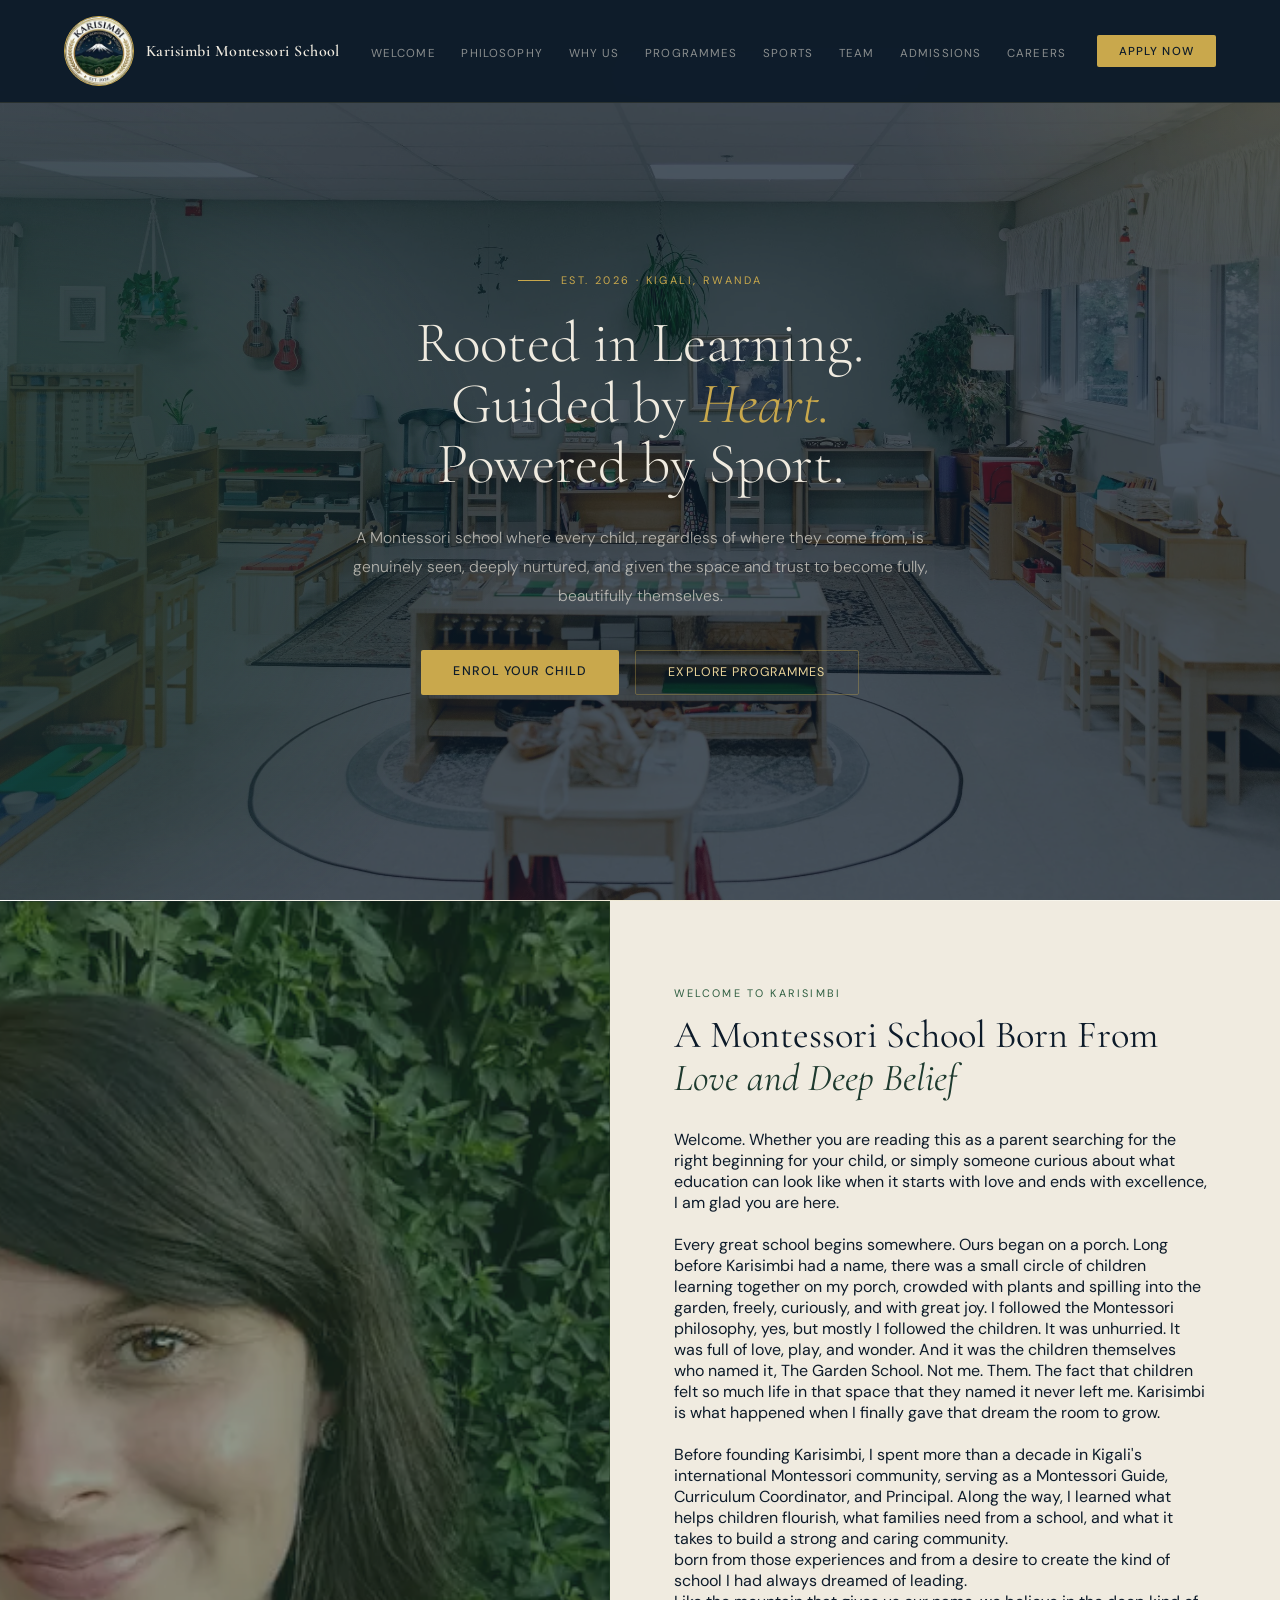
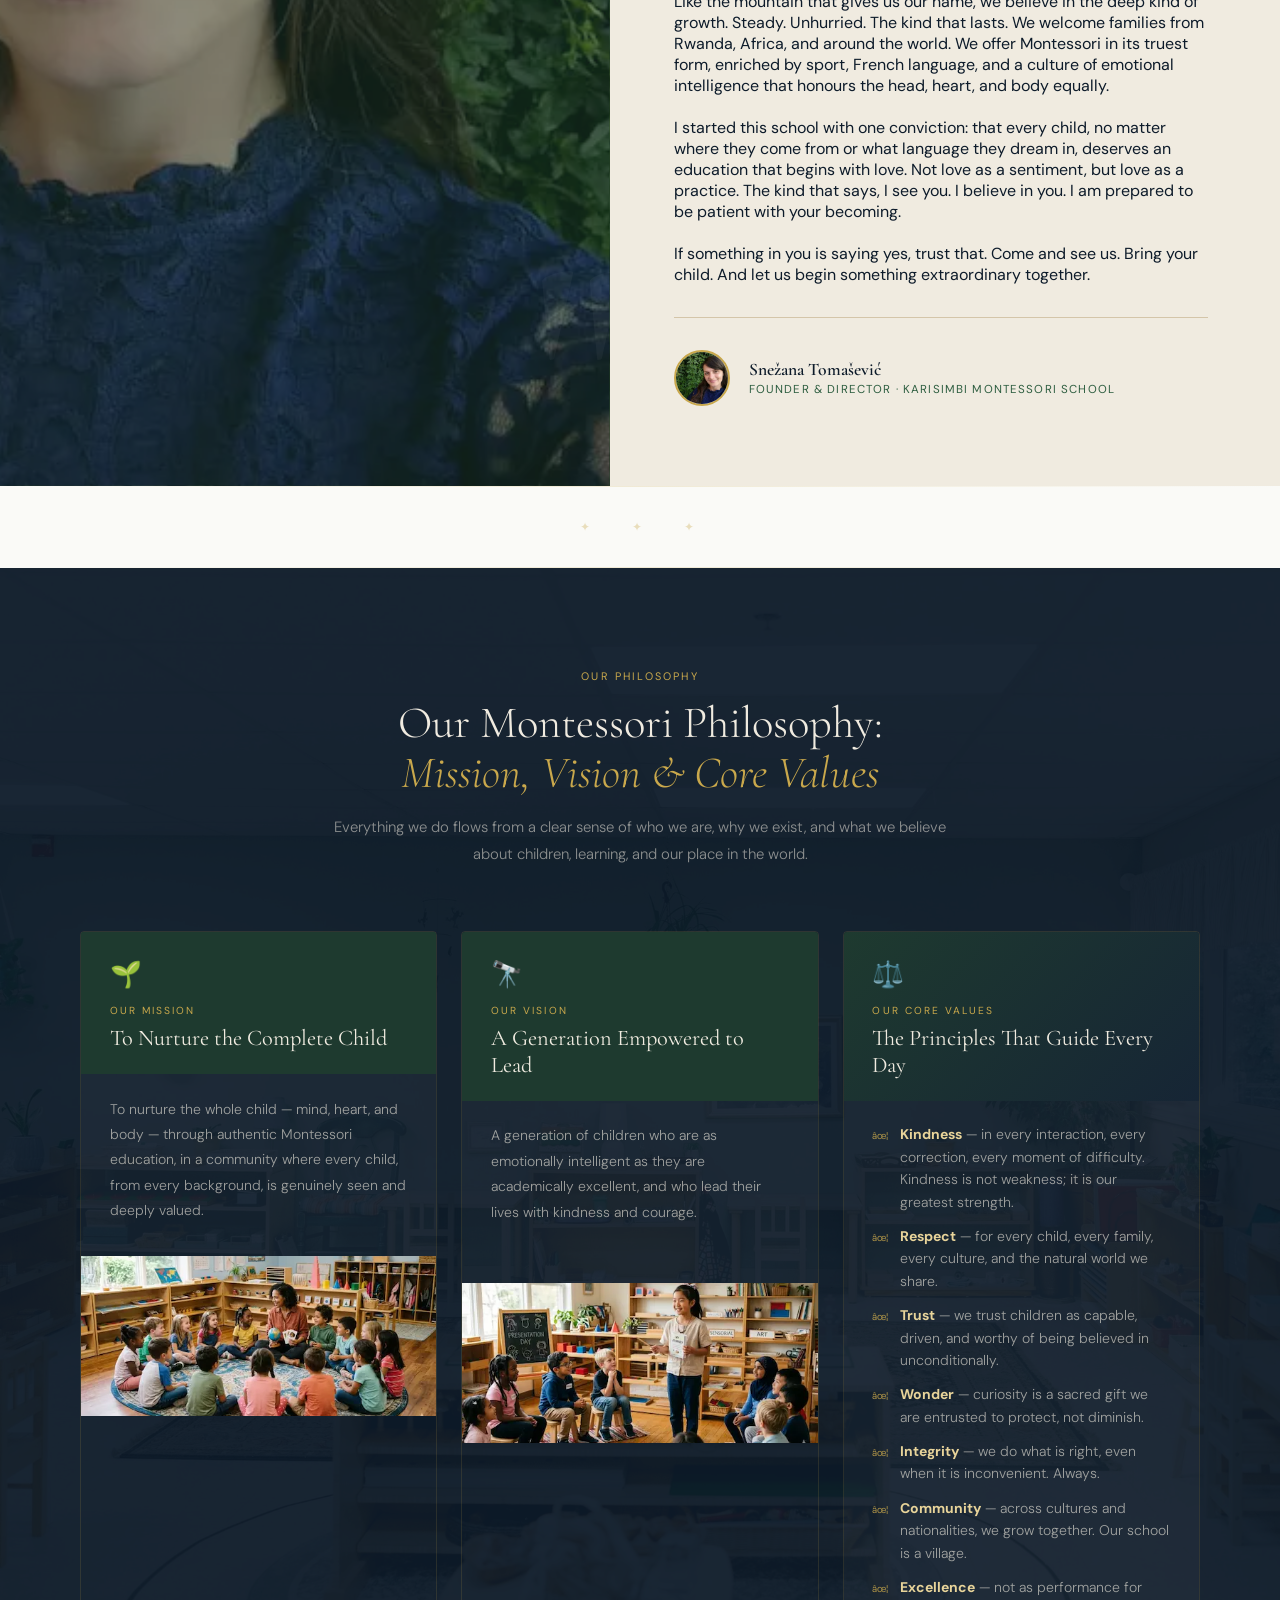
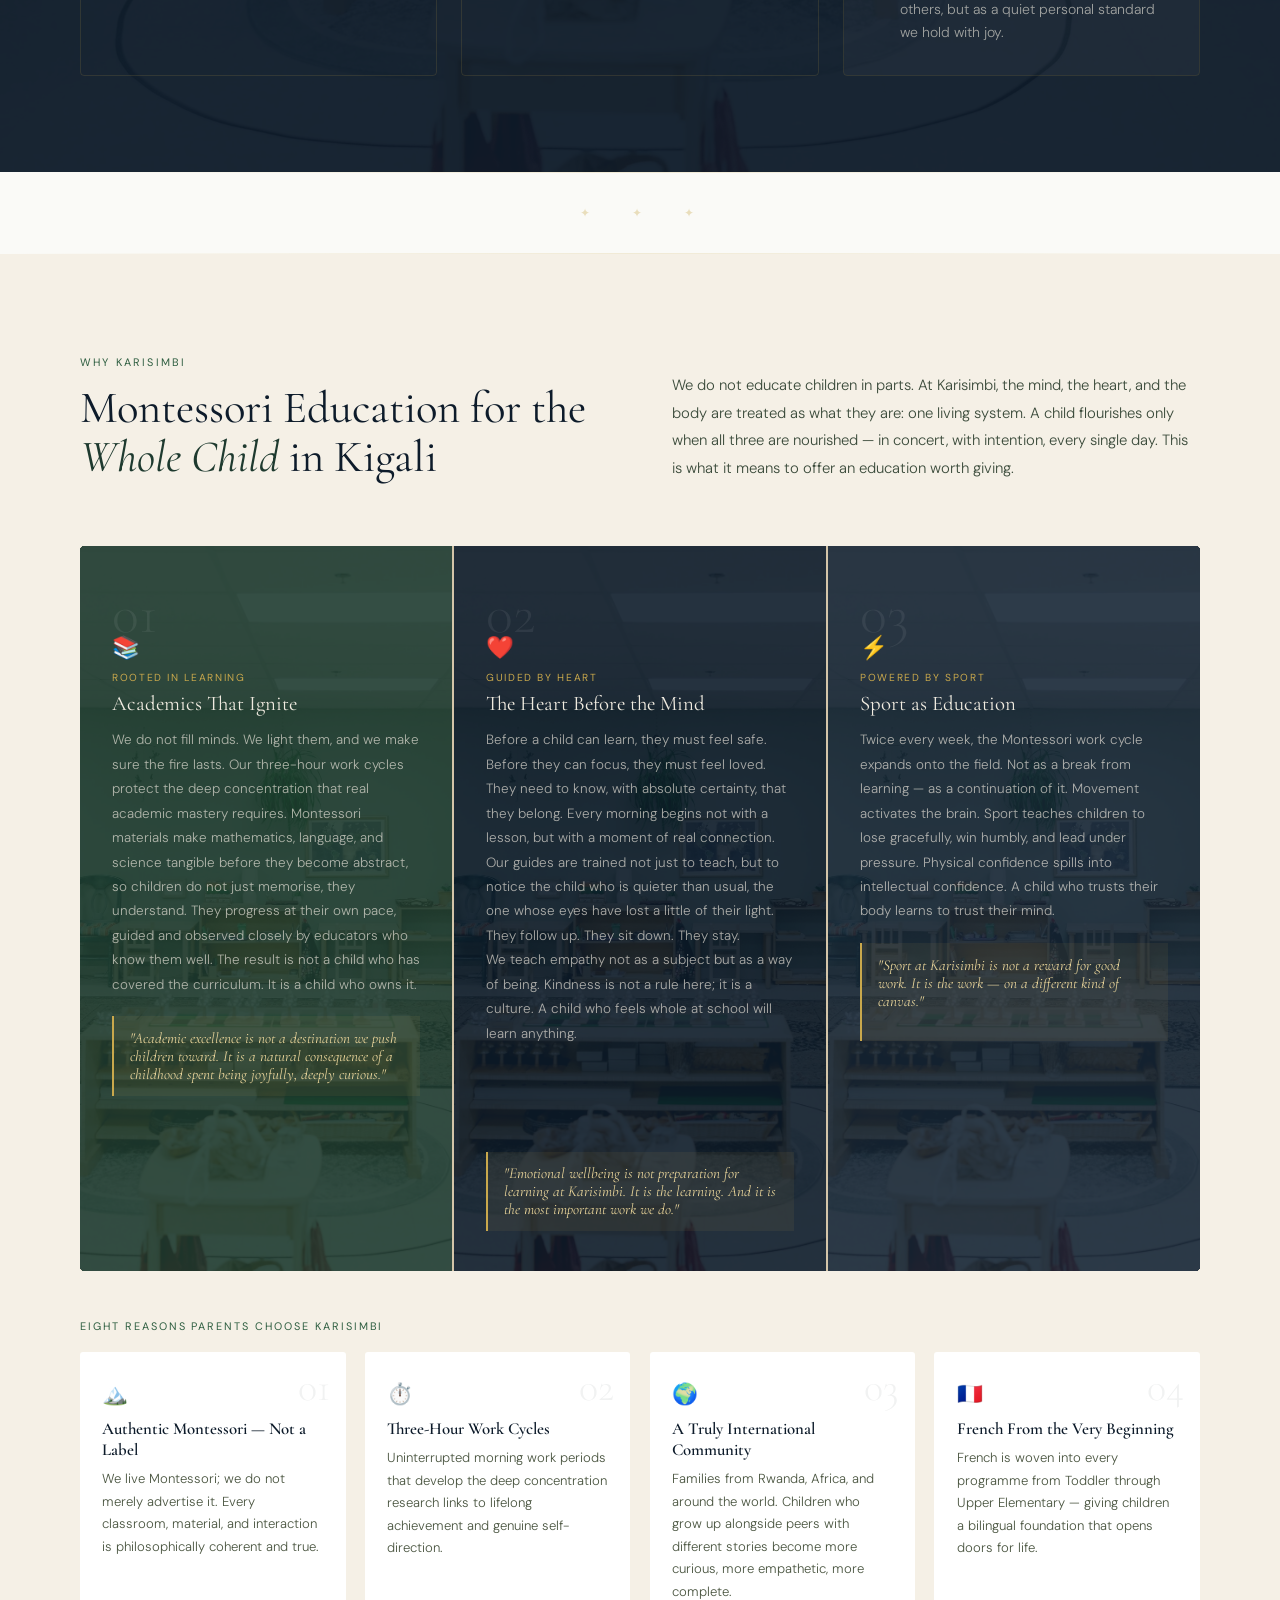
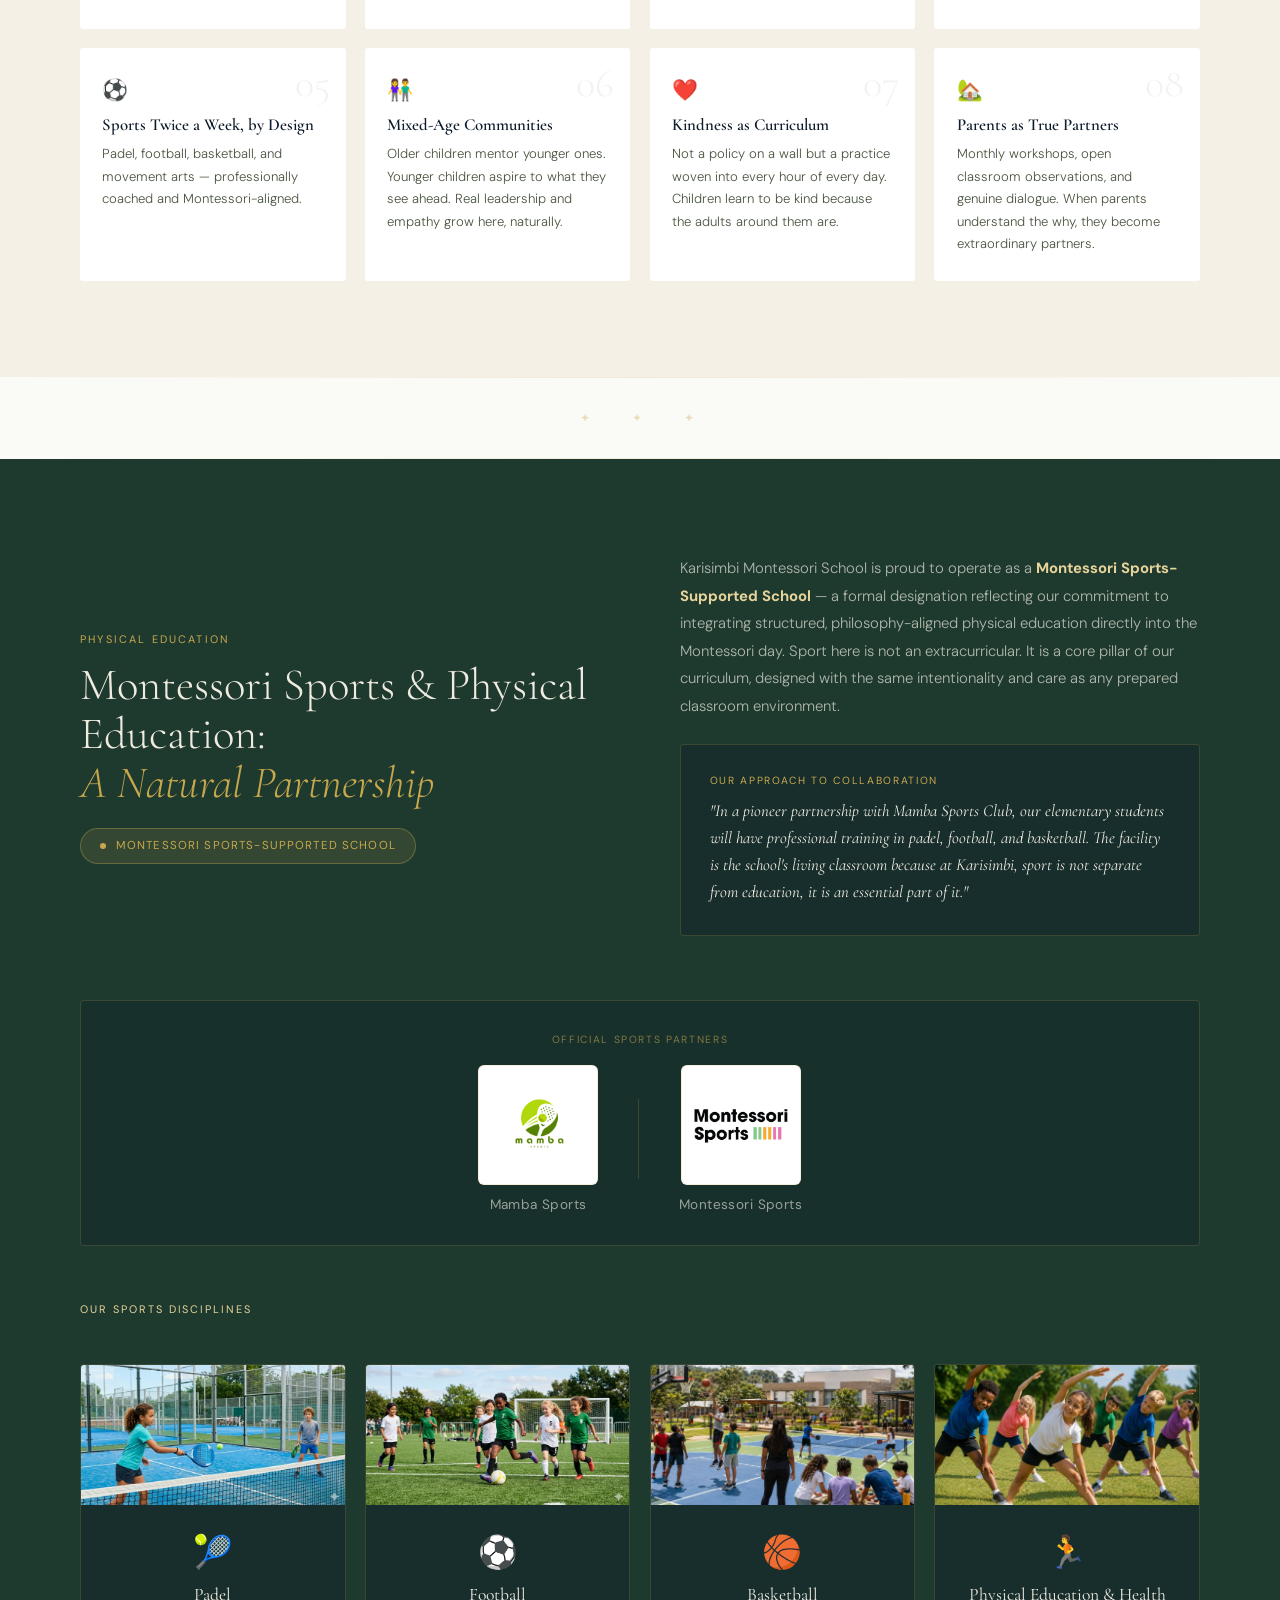
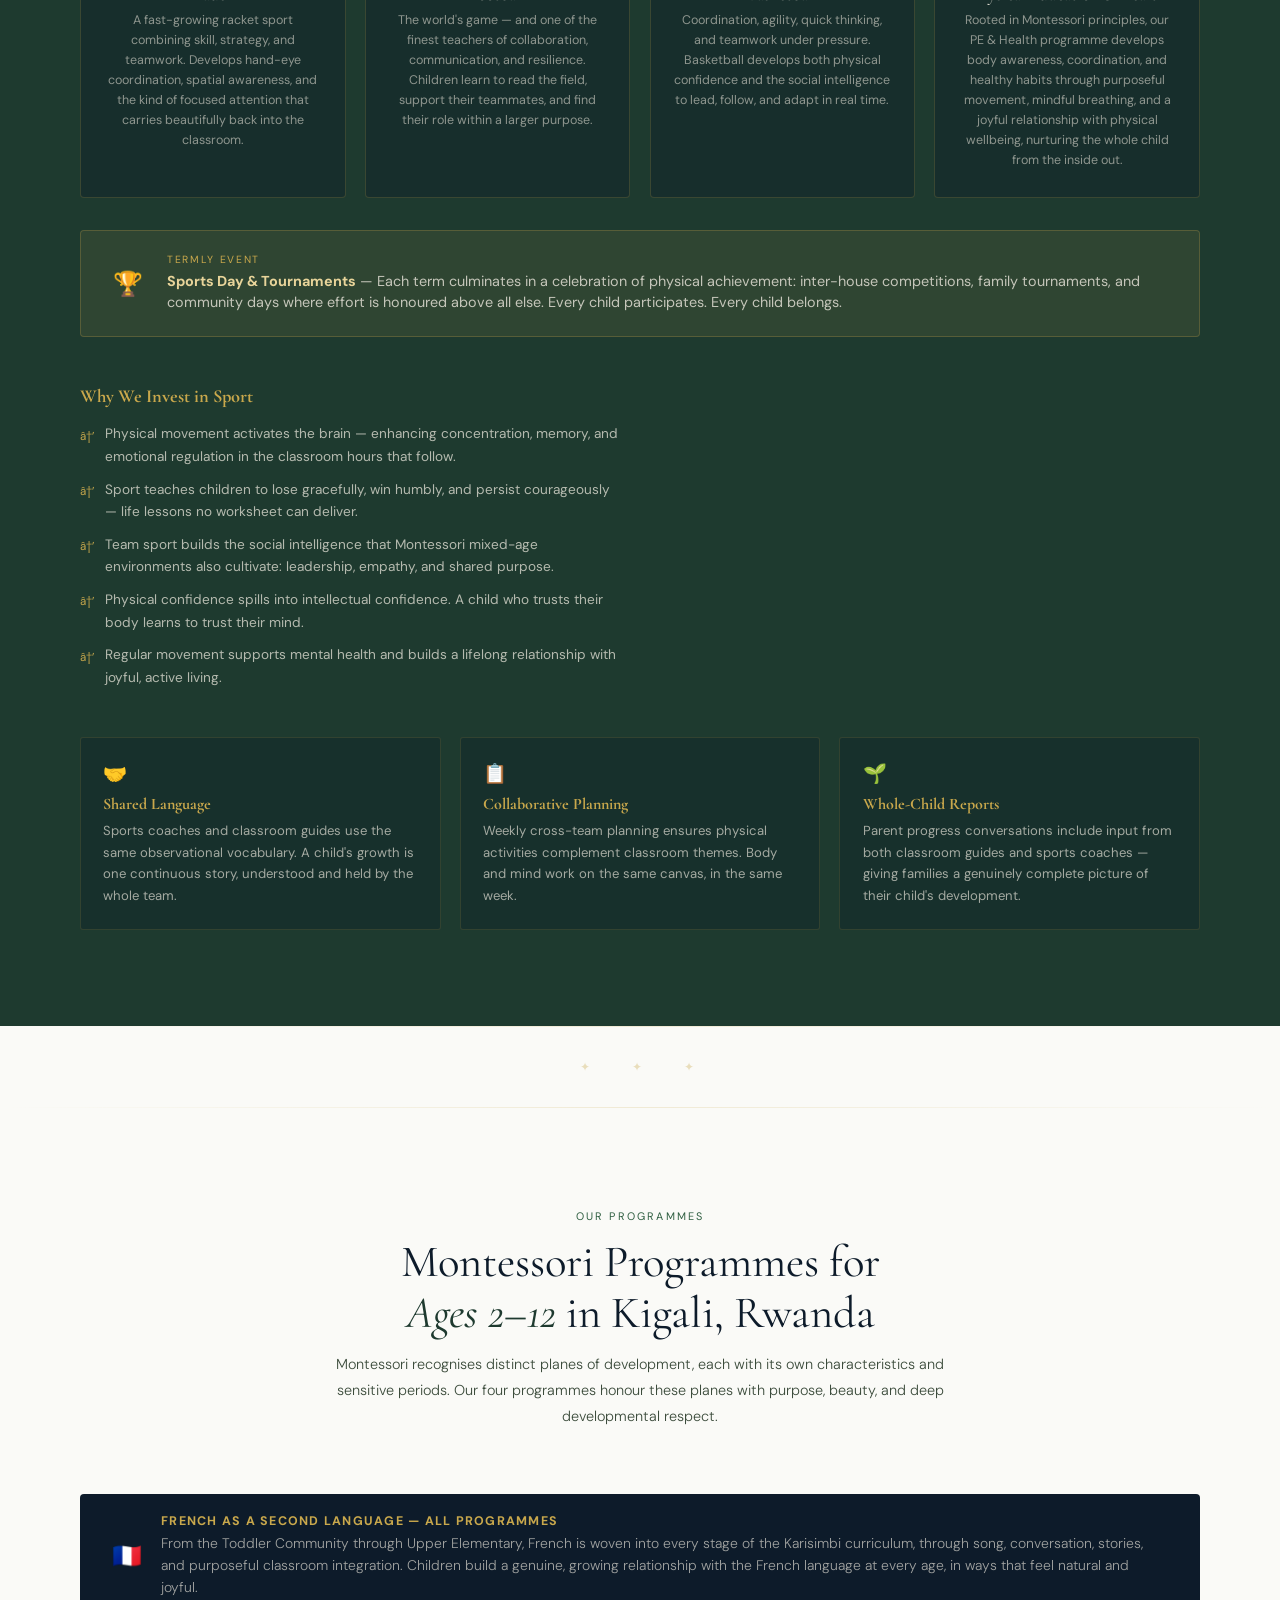
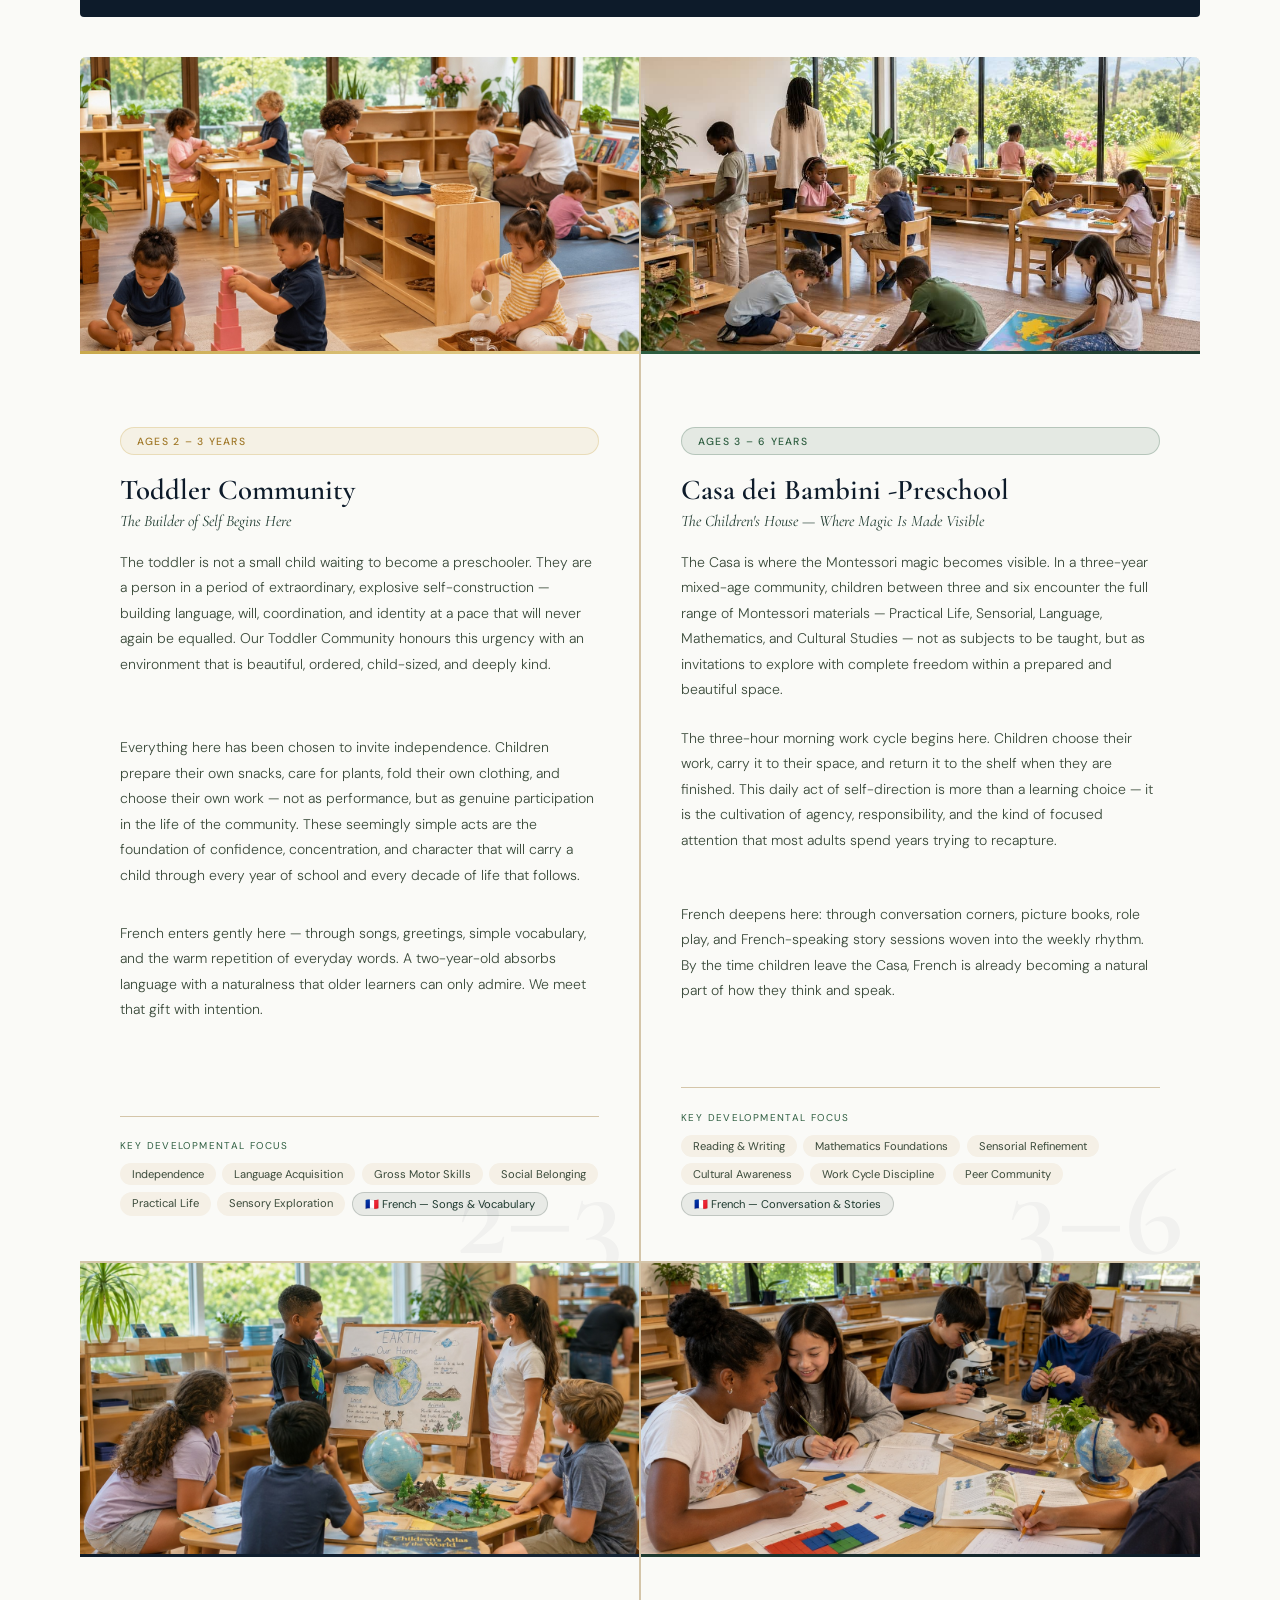
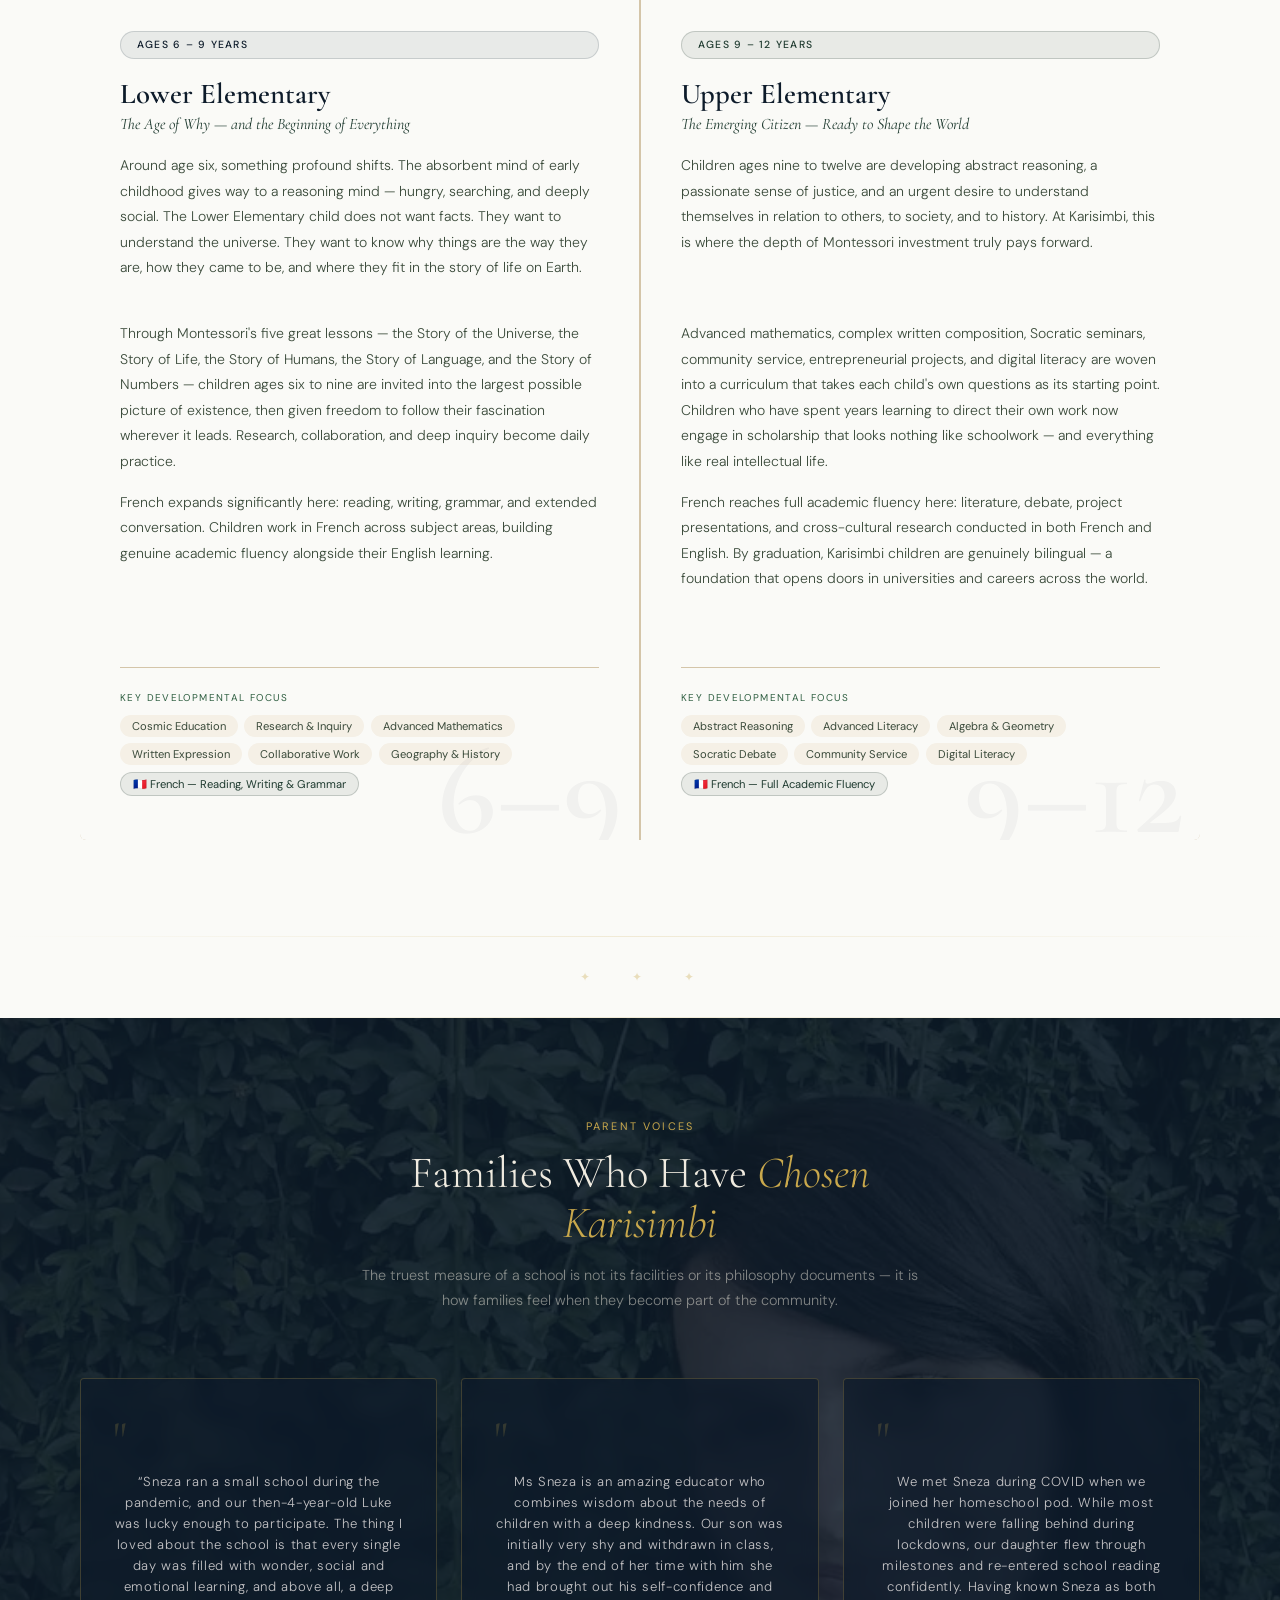
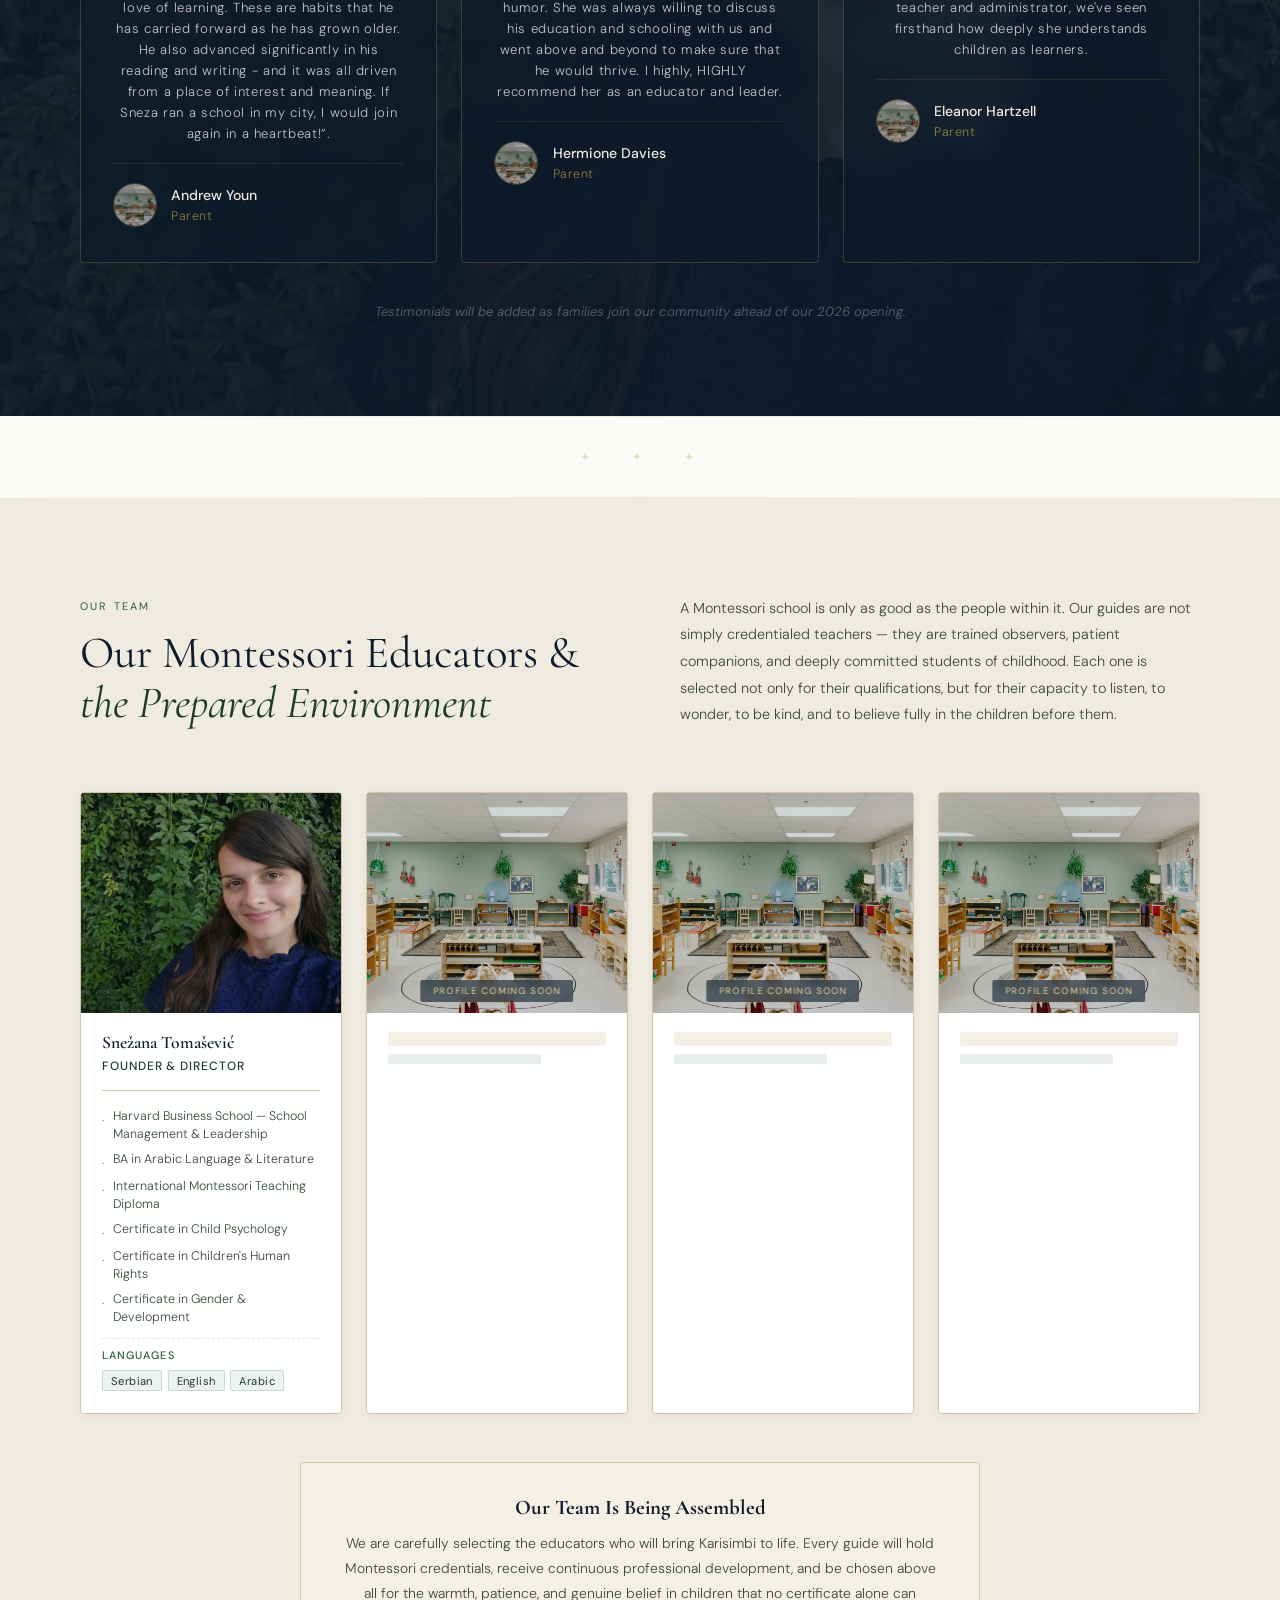
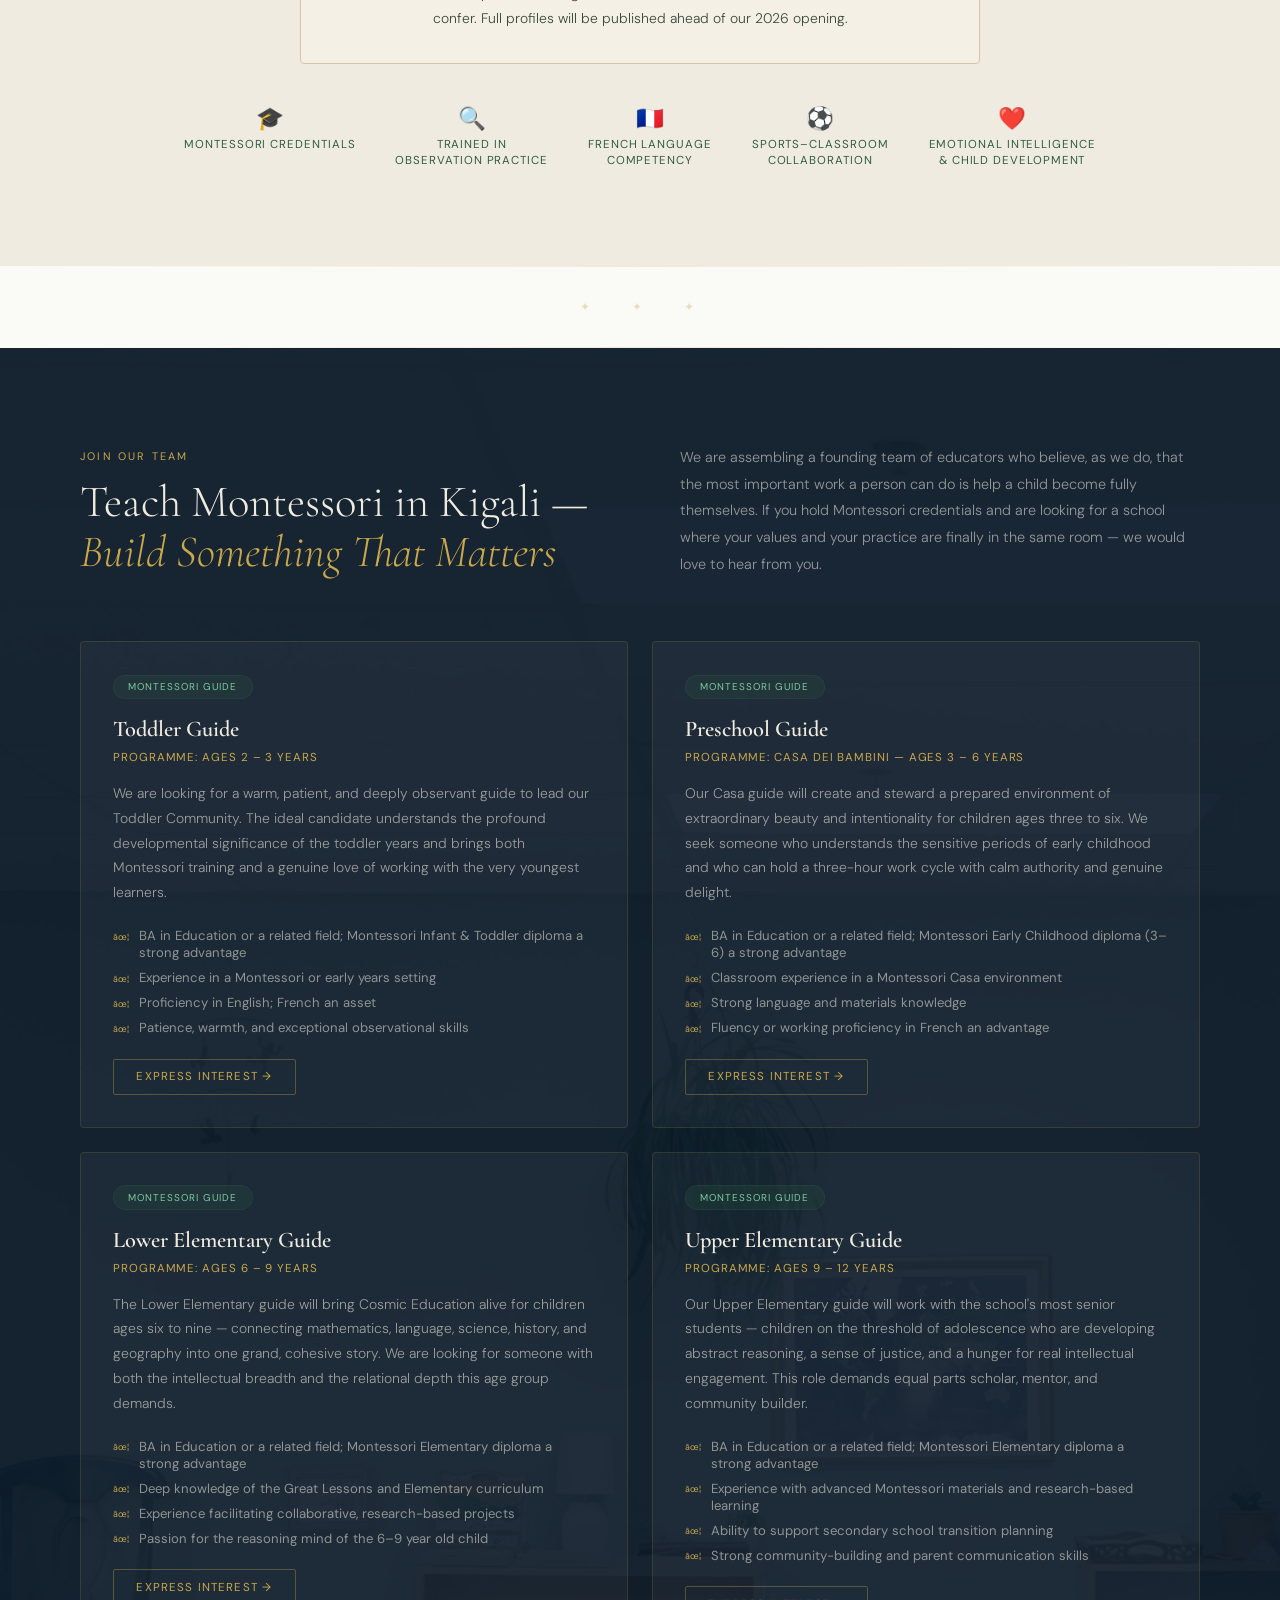
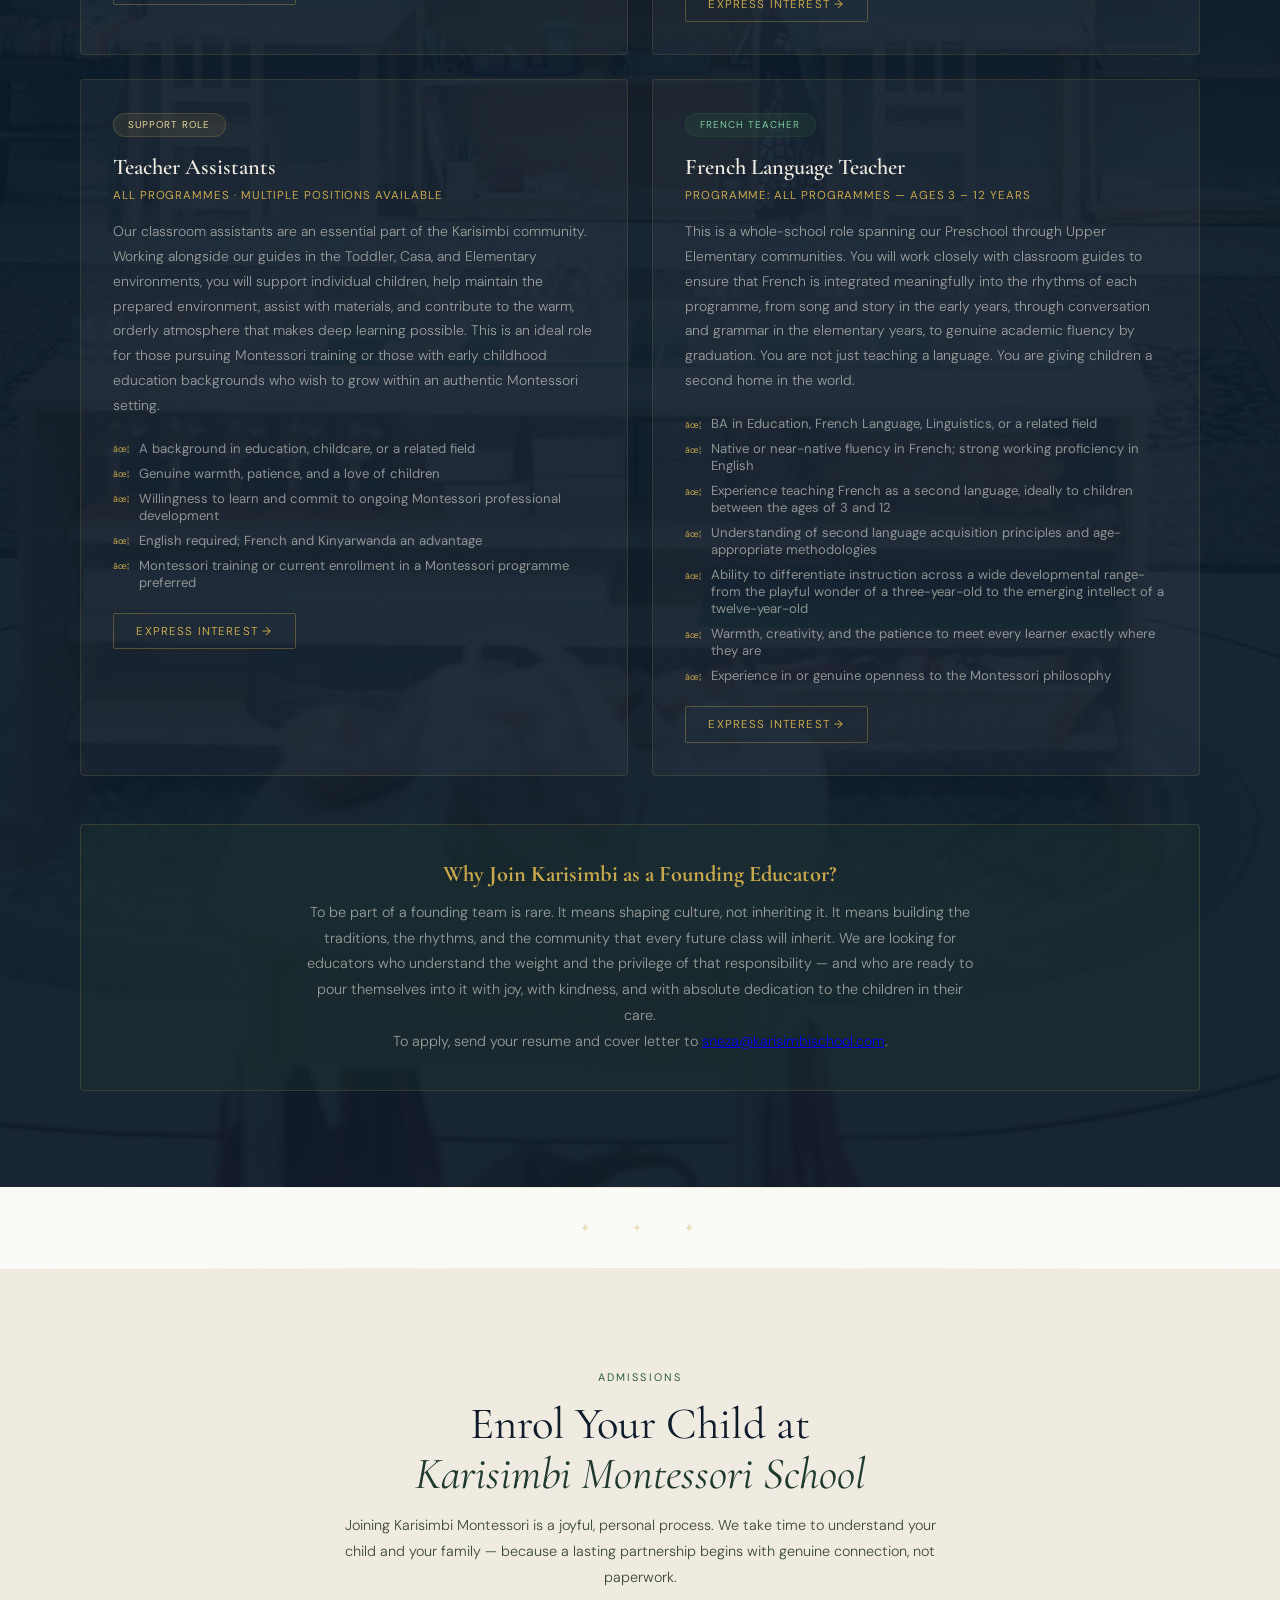
==== index.html @ 05417f42 "adding to about the founder paragraph" ====
<!DOCTYPE html>
<html lang="en">
<head>
  <meta charset="UTF-8"/>
  <meta name="viewport" content="width=device-width, initial-scale=1.0"/>

  <!-- ═══════════════════════════════════════
       PRIMARY SEO META TAGS
  ═══════════════════════════════════════ -->
  <title>Karisimbi Montessori School — Kigali, Rwanda | Ages 2–12</title>
  <meta name="description" content="Karisimbi Montessori School in Kigali, Rwanda offers authentic Montessori education for children ages 2–12. Bilingual English & French, integrated sports, and a nurturing international community. Opening 2026."/>
  <meta name="keywords" content="Montessori school Kigali, international school Rwanda, bilingual school Kigali, Montessori Rwanda, preschool Kigali, elementary school Kigali, French school Rwanda"/>
  <meta name="robots" content="index, follow"/>
  <meta name="author" content="Karisimbi Montessori School"/>
  <link rel="canonical" href="https://www.karisimbischool.com/"/>

  <!-- ═══════════════════════════════════════
       OPEN GRAPH — Social Sharing (Facebook, WhatsApp, LinkedIn)
  ═══════════════════════════════════════ -->
  <meta property="og:type" content="website"/>
  <meta property="og:site_name" content="Karisimbi Montessori School"/>
  <meta property="og:title" content="Karisimbi Montessori School — Kigali, Rwanda"/>
  <meta property="og:description" content="Authentic Montessori education for children ages 2–12 in Kigali, Rwanda. Bilingual English & French, integrated sports programme, and a warm international community. Opening 2026."/>
  <meta property="og:image" content="https://www.karisimbischool.com/assets/images/Logo.webp"/>
  <meta property="og:url" content="https://www.karisimbischool.com/"/>
  <meta property="og:locale" content="en_US"/>

  <!-- ═══════════════════════════════════════
       TWITTER / X CARD
  ═══════════════════════════════════════ -->
  <meta name="twitter:card" content="summary_large_image"/>
  <meta name="twitter:title" content="Karisimbi Montessori School — Kigali, Rwanda"/>
  <meta name="twitter:description" content="Authentic Montessori education for children ages 2–12 in Kigali, Rwanda. Bilingual English & French, integrated sports, international community. Opening 2026."/>
  <meta name="twitter:image" content="assets/images/Logo.webp"/>

  <!-- ═══════════════════════════════════════
       FAVICON
  ═══════════════════════════════════════ -->
  <link rel="icon" type="image/jpeg" href="assets/images/Logo.webp"/>
  <link rel="apple-touch-icon" href="assets/images/Logo.webp"/>

  <!-- ═══════════════════════════════════════
       GOOGLE FONTS — Non-blocking load
       media="print" + onload swap trick prevents
       the font request from blocking first render
  ═══════════════════════════════════════ -->
  <link rel="preconnect" href="https://fonts.googleapis.com"/>
  <link rel="preconnect" href="https://fonts.gstatic.com" crossorigin/>
  <link rel="preload" href="https://fonts.googleapis.com/css2?family=Cormorant+Garamond:ital,wght@0,300;0,400;0,600;1,300;1,400;1,600&family=DM+Sans:ital,wght@0,300;0,400;0,500;1,300&display=swap" as="style" onload="this.onload=null;this.rel='stylesheet'"/>
  <noscript>
    <link href="https://fonts.googleapis.com/css2?family=Cormorant+Garamond:ital,wght@0,300;0,400;0,600;1,300;1,400;1,600&family=DM+Sans:ital,wght@0,300;0,400;0,500;1,300&display=swap" rel="stylesheet"/>
  </noscript>

  <!-- ═══════════════════════════════════════
       CSS — Single bundled file (one request)
  ═══════════════════════════════════════ -->
  <link rel="stylesheet" href="css/style.css"/>

  <!-- ═══════════════════════════════════════
       STRUCTURED DATA — Schema.org JSON-LD
       Helps Google understand what this site is
       and unlocks rich results / Knowledge Panel
  ═══════════════════════════════════════ -->
  <script type="application/ld+json">
  {
    "@context": "https://schema.org",
    "@graph": [

      {
        "@type": "EducationalOrganization",
        "@id": "https://www.karisimbischool.com/#school",
        "name": "Karisimbi Montessori School",
        "alternateName": "Karisimbi Montessori",
        "url": "https://www.karisimbischool.com/",
        "logo": "https://www.karisimbischool.com/assets/images/Logo.webp",
        "image": "https://www.karisimbischool.com/assets/images/Logo.webp",
        "description": "Karisimbi Montessori School is an authentic Montessori school in Kigali, Rwanda, offering bilingual English and French education for children ages 2 to 12. Our curriculum integrates structured sports, emotional intelligence, and Montessori philosophy to nurture the whole child.",
        "foundingDate": "2026",
        "email": "admin@karisimbischool.com",
        "telephone": "+250780005531",
        "address": {
          "@type": "PostalAddress",
          "streetAddress": "KG 5 Ave, Number 45 Kacyiru",
          "addressLocality": "Kigali",
          "addressCountry": "RW"
        },
        "geo": {
          "@type": "GeoCoordinates",
          "latitude": "-1.9455",
          "longitude": "30.0879"
        },
        "areaServed": [
          "Kigali",
          "Rwanda",
          "Africa"
        ],
        "hasOfferCatalog": {
          "@type": "OfferCatalog",
          "name": "Montessori Programmes",
          "itemListElement": [
            {
              "@type": "Course",
              "name": "Toddler Community",
              "description": "Montessori programme for children ages 2 to 3 years, focusing on independence, language acquisition, and practical life skills.",
              "educationalLevel": "Early Childhood"
            },
            {
              "@type": "Course",
              "name": "Casa dei Bambini — Preschool",
              "description": "Montessori Casa programme for children ages 3 to 6 years, covering practical life, sensorial, language, mathematics, and cultural studies.",
              "educationalLevel": "Preschool"
            },
            {
              "@type": "Course",
              "name": "Lower Elementary",
              "description": "Montessori elementary programme for children ages 6 to 9 years, featuring Cosmic Education, research, and collaborative inquiry.",
              "educationalLevel": "Primary"
            },
            {
              "@type": "Course",
              "name": "Upper Elementary",
              "description": "Montessori upper elementary programme for children ages 9 to 12 years, developing abstract reasoning, advanced literacy, and community leadership.",
              "educationalLevel": "Primary"
            }
          ]
        },
        "sameAs": []
      },

      {
        "@type": "LocalBusiness",
        "@id": "https://www.karisimbischool.com/#localbusiness",
        "name": "Karisimbi Montessori School",
        "url": "https://www.karisimbischool.com/",
        "image": "https://www.karisimbischool.com/assets/images/Logo.webp",
        "logo": "https://www.karisimbischool.com/assets/images/Logo.webp",
        "description": "Authentic Montessori school in Kigali, Rwanda for children ages 2–12. Bilingual English and French education with integrated sports. Opening 2026.",
        "telephone": "+250780005531",
        "email": "admin@karisimbischool.com",
        "address": {
          "@type": "PostalAddress",
          "streetAddress": "KG 5 Ave, Number 45 Kacyiru",
          "addressLocality": "Kigali",
          "addressCountry": "RW"
        },
        "geo": {
          "@type": "GeoCoordinates",
          "latitude": "-1.9455",
          "longitude": "30.0879"
        },
        "openingHoursSpecification": [
          {
            "@type": "OpeningHoursSpecification",
            "dayOfWeek": ["Monday","Tuesday","Wednesday","Thursday","Friday"],
            "opens": "08:00",
            "closes": "17:00"
          }
        ],
        "priceRange": "$$",
        "currenciesAccepted": "RWF, USD",
        "paymentAccepted": "Bank Transfer",
        "founder": {
          "@type": "Person",
          "name": "Snežana Tomašević",
          "jobTitle": "Founder & Director",
          "alumniOf": "Harvard Business School"
        }
      },

      {
        "@type": "WebSite",
        "@id": "https://www.karisimbischool.com/#website",
        "url": "https://www.karisimbischool.com/",
        "name": "Karisimbi Montessori School",
        "description": "Official website of Karisimbi Montessori School, Kigali, Rwanda.",
        "publisher": {
          "@id": "https://www.karisimbischool.com/#school"
        },
        "inLanguage": "en"
      }

    ]
  }
  </script>
</head>
<body>

<!-- ══════════════════════════
     NAVIGATION
══════════════════════════ -->
<nav>
  <a href="#welcome" class="nav-logo">
   <div class="nav-emblem">
  <img src="assets/images/Logo.webp" alt="Karisimbi Montessori School logo — Kigali, Rwanda" fetchpriority="high">
</div>
    <span class="nav-name">Karisimbi Montessori School</span>
  </a>  <button class="nav-hamburger" aria-label="Toggle menu">
    <span></span>
    <span></span>
    <span></span>
  </button>
  <ul class="nav-links">
    <li><a href="#welcome">Welcome</a></li>
    <li><a href="#philosophy">Philosophy</a></li>
    <li><a href="#why">Why Us</a></li>
     <li><a href="#programmes">Programmes</a></li>
    <li><a href="#sports">Sports</a></li>
    <li><a href="#team">Team</a></li>
    <li><a href="#admissions">Admissions</a></li>
    <li><a href="#careers">Careers</a></li>
  </ul>
  <a href="mailto:admin@karisimbischool.com"class="nav-apply">Apply Now</a>
</nav>


<!-- ══════════════════════════
     SECTION 1 — HERO
══════════════════════════ -->
<section id="welcome">
  <div class="hero-bg-img"></div>
  <div class="hero-left">
    <div class="hero-eyebrow">Est. 2026 · Kigali, Rwanda</div>
    <h1 class="hero-title">
      Rooted in Learning.<br/>
      Guided by <em>Heart.</em><br/>
      Powered by Sport.
      <span class="seo-hidden">— Montessori School in Kigali, Rwanda</span>
    </h1>
    <p class="hero-intro">
      A Montessori school where every child, regardless of where they come from, is genuinely seen, deeply nurtured, and given the space and trust to become fully, beautifully themselves.
    </p>
    <div class="hero-ctas">
      <a href="#admissions" class="btn-primary">Enrol Your Child</a>
      <a href="#programmes" class="btn-ghost">Explore Programmes</a>
    </div>
  </div>
  <!-- <div class="hero-right">
    <div class="founder-card">
      <div class="founder-label">A Message from Our Founder & Director</div>
      <p class="founder-message">
        "I have sat with this dream for a long time. Not just a school — but a sanctuary. A place where a child walks through the door and, before a single lesson begins, already feels that they matter. That is where it all starts. Not with curricula or credentials, but with the simple, radical act of being seen. Karisimbi is my answer to every child who deserves more than ordinary."
      </p>
      <div class="founder-sig">
        <div class="sig-circle">
         <img src="assets/images/sample.webp" alt="Founder Photo"/>
        </div>
        <div>
          <div class="sig-name">[Your Name]</div>
          <div class="sig-role">Founder & Director · Karisimbi Montessori School</div>
        </div>
      </div>
    </div>
    <div class="hero-stats">
      <div class="stat-block">
        <span class="stat-num">2–12</span>
        <span class="stat-lbl">Ages Served</span>
      </div>
      <div class="stat-block">
        <span class="stat-num">2×</span>
        <span class="stat-lbl">Weekly Sports</span>
      </div>
      <div class="stat-block">
        <span class="stat-num">8:1</span>
        <span class="stat-lbl">Child–Teacher</span>
      </div>
    </div>
  </div> -->
</section>

<div class="gold-line"></div>

<!-- ══════════════════════════
     FOUNDER FULL MESSAGE
══════════════════════════ -->
<section id="founder-full">
  <div class="ff-aside">
    <div class="ff-aside-bg"></div>
    <!-- <blockquote>
      "A child is not a problem to be solved or a vessel to be filled. They are a <em>whole person</em> — already magnificent — asking only to be trusted with the space to grow."
    </blockquote>
    <cite>— Founder, Karisimbi Montessori School</cite> -->
  </div>
  <div class="ff-main">
    <span class="section-tag">Welcome to Karisimbi</span>
    <h2 class="ff-title">A Montessori School Born From<br/><em>Love and Deep Belief</em></h2>
    <div class="ff-body">
    Welcome. Whether you are reading this as a parent searching for the right beginning for your child, or simply someone curious about what education can look like when it starts with love and ends with excellence, I am glad you are here.<br>
    <br>

Every great school begins somewhere. Ours began on a porch. Long before Karisimbi had a name, there was a small circle of children learning together on my porch, crowded with plants and spilling into the garden, freely, curiously, and with great joy. I followed the Montessori philosophy, yes, but mostly I followed the children. It was unhurried. It was full of love, play, and wonder. And it was the children themselves who named it,  The Garden School. Not me. Them. The fact that children felt so much life in that space that they named it never left me. Karisimbi is what happened when I finally gave that dream the room to grow.<br>
<br>
Before founding Karisimbi, I spent more than a decade in Kigali's international Montessori community, serving as a Montessori Guide, Curriculum Coordinator, and Principal. Along the way, I learned what helps children flourish, what families need from a school, and what it takes to build a strong and caring community.<br>
born from those experiences and from a desire to create the kind of school I had always dreamed of leading.<br>
Like the mountain that gives us our name, we believe in the deep kind of growth. Steady. Unhurried. The kind that lasts. We welcome families from Rwanda, Africa, and around the world. We offer Montessori in its truest form, enriched by sport, French language, and a culture of emotional intelligence that honours the head, heart, and body equally.<br>
<br>
I started this school with one conviction: that every child, no matter where they come from or what language they dream in, deserves an education that begins with love. Not love as a sentiment, but love as a practice. The kind that says, I see you. I believe in you. I am prepared to be patient with your becoming.<br>
<br>


If something in you is saying yes, trust that. Come and see us. Bring your child. And let us begin something extraordinary together.
    </div>
    <div class="ff-signature">
      <div class="ff-sig-avatar">
        <img src="assets/images/founder.webp" alt="Snežana Tomašević, Founder and Director of Karisimbi Montessori School, Kigali" loading="lazy"/>
      </div>
      <div>
        <div class="ff-sig-name">Snežana Tomašević</div>
        <div class="ff-sig-title">Founder & Director · Karisimbi Montessori School</div>
      </div>
    </div>
  </div>
</section>

<div class="gold-line"></div>
<div class="divider-ornament">✦ &nbsp;&nbsp; ✦ &nbsp;&nbsp; ✦</div>
<div class="gold-line"></div>


<!-- ══════════════════════════
     SECTION 2 — PHILOSOPHY
══════════════════════════ -->
<section id="philosophy">
  <div class="phil-bg-img"></div>
  <div class="phil-header">
    <span class="section-tag" style="color:var(--gold)">Our Philosophy</span>
    <h2>Our Montessori Philosophy:<br/><em>Mission, Vision &amp; Core Values</em></h2>
    <p>Everything we do flows from a clear sense of who we are, why we exist, and what we believe about children, learning, and our place in the world.</p>
  </div>
  <div class="phil-grid">

    <div class="phil-card mission">
      <!-- <div class="phil-card-img">
        <img src="assets/images/sample.webp" alt="Mission Image"/>
      </div> -->
      <div class="phil-card-header">
        <div class="pc-icon">🌱</div>
        <div class="pc-label">Our Mission</div>
        <h3 class="pc-title">To Nurture the Complete Child</h3>
      </div>
      <div class="phil-card-body">
        <p>To nurture the whole child — mind, heart, and body — through authentic Montessori education, in a community where every child, from every background, is genuinely seen and deeply valued.</p>
      </div>
        <div class="phil-card-img">
        <img src="assets/images/ourmission.webp" alt="Karisimbi Montessori School mission — nurturing the whole child in Kigali, Rwanda" loading="lazy"/>
      </div>
    </div>

    <div class="phil-card vision">
      <!-- <div class="phil-card-img">
        <img src="assets/images/sample.webp" alt="Vision Image"/>
      </div> -->
      <div class="phil-card-header">
        <div class="pc-icon">🔭</div>
        <div class="pc-label">Our Vision</div>
        <h3 class="pc-title">A Generation Empowered to Lead</h3>
      </div>
      <div class="phil-card-body">
        <p>A generation of children who are as emotionally intelligent as they are academically excellent, and who lead their lives with kindness and courage.<br> <br> </p>
      </div>
        <div class="phil-card-img">
        <img src="assets/images/ourvision.webp" alt="Karisimbi Montessori School vision — a generation of emotionally intelligent, academically excellent children" loading="lazy"/>
      </div>
    </div>

    <div class="phil-card values">
      <!-- <div class="phil-card-img">
        <img src="assets/images/sample.webp" alt="Values Image"/>
      </div> -->
      <div class="phil-card-header">
        <div class="pc-icon">⚖️</div>
        <div class="pc-label">Our Core Values</div>
        <h3 class="pc-title">The Principles That Guide Every Day</h3>
      </div>
      <div class="phil-card-body">
        <ul class="values-list">
          <li><div><strong>Kindness</strong> — in every interaction, every correction, every moment of difficulty. Kindness is not weakness; it is our greatest strength.</div></li>
          <li><div><strong>Respect</strong> — for every child, every family, every culture, and the natural world we share.</div></li>
          <li><div><strong>Trust</strong> — we trust children as capable, driven, and worthy of being believed in unconditionally.</div></li>
          <li><div><strong>Wonder</strong> — curiosity is a sacred gift we are entrusted to protect, not diminish.</div></li>
          <li><div><strong>Integrity</strong> — we do what is right, even when it is inconvenient. Always.</div></li>
          <li><div><strong>Community</strong> — across cultures and nationalities, we grow together. Our school is a village.</div></li>
          <li><div><strong>Excellence</strong> — not as performance for others, but as a quiet personal standard we hold with joy.</div></li>
        </ul>
      </div>
    </div>

  </div>
</section>

<div class="gold-line"></div>
<div class="divider-ornament">✦ &nbsp;&nbsp; ✦ &nbsp;&nbsp; ✦</div>
<div class="gold-line"></div>


<!-- ══════════════════════════
     SECTION 3 — WHY KARISIMBI
     ORDER: Rooted in Learning →
     Guided by Heart → Powered by Sport
══════════════════════════ -->
<section id="why">
  <div class="why-header">
    <div>
      <span class="section-tag" style="color:var(--forest2)">Why Karisimbi</span>
      <h2 class="why-title">Montessori Education for the<br/><em>Whole Child</em> in Kigali</h2>
    </div>
    <p style="font-size:.93rem; line-height:1.85; color:var(--text-md); font-weight:300">We do not educate children in parts. At Karisimbi, the mind, the heart, and the body are treated as what they are: one living system. A child flourishes only when all three are nourished — in concert, with intention, every single day. This is what it means to offer an education worth giving.</p>
  </div>

  <div class="why-pillars">

    <!-- PILLAR 1: ROOTED IN LEARNING (Mind) -->
    <div class="pillar-panel mind">
      <div class="pillar-bg-img"></div>
      <div class="pp-num">01</div>
      <div class="pp-icon">📚</div>
      <div class="pp-label">Rooted in Learning</div>
      <h3 class="pp-title">Academics That Ignite</h3>
      <p class="pp-body">We do not fill minds. We light them, and we make sure the fire lasts. Our three-hour work cycles protect the deep concentration that real academic mastery requires. Montessori materials make mathematics, language, and science tangible before they become abstract, so children do not just memorise, they understand. They progress at their own pace, guided and observed closely by educators who know them well. The result is not a child who has covered the curriculum. It is a child who owns it.</p>
      <div class="pp-statement">"Academic excellence is not a destination we push children toward. It is a natural consequence of a childhood spent being joyfully, deeply curious."</div>
    </div>

    <!-- PILLAR 2: GUIDED BY HEART (Emotional) -->
    <div class="pillar-panel heart">
      <div class="pillar-bg-img"></div>
      <div class="pp-num">02</div>
      <div class="pp-icon">❤️</div>
      <div class="pp-label">Guided by Heart</div>
      <h3 class="pp-title">The Heart Before the Mind</h3>
      <p class="pp-body"Before a child can learn, they must feel safe. Before they can focus, they must feel loved. They need to know, with absolute certainty, that they belong. Every morning begins not with a lesson, but with a moment of real connection. Our guides are trained not just to teach, but to notice the child who is quieter than usual, the one whose eyes have lost a little of their light. They follow up. They sit down. They stay.</p>
      <p class="pp-body" style="margin-top:.8rem">Before a child can learn, they must feel safe. Before they can focus, they must feel loved. They need to know, with absolute certainty, that they belong. Every morning begins not with a lesson, but with a moment of real connection. Our guides are trained not just to teach, but to notice the child who is quieter than usual, the one whose eyes have lost a little of their light. They follow up. They sit down. They stay.<br>We teach empathy not as a subject but as a way of being. Kindness is not a rule here; it is a culture. A child who feels whole at school will learn anything.</p>
      <p class="pp-body" style="margin-top:.8rem"><br><br><br></p>
      <div class="pp-statement">"Emotional wellbeing is not preparation for learning at Karisimbi. It is the learning. And it is the most important work we do."</div>
    </div>

    <!-- PILLAR 3: POWERED BY SPORT (Body) -->
    <div class="pillar-panel body-p">
      <div class="pillar-bg-img"></div>
      <div class="pp-num">03</div>
      <div class="pp-icon">⚡</div>
      <div class="pp-label">Powered by Sport</div>
      <h3 class="pp-title">Sport as Education</h3>
      <p class="pp-body">Twice every week, the Montessori work cycle expands onto the field. Not as a break from learning — as a continuation of it. Movement activates the brain. Sport teaches children to lose gracefully, win humbly, and lead under pressure. Physical confidence spills into intellectual confidence. A child who trusts their body learns to trust their mind.</p>
      <div class="pp-statement">"Sport at Karisimbi is not a reward for good work. It is the work — on a different kind of canvas."<br> <br></div>
    </div>
  </div>

  <div style="margin-top:3rem">
    <div class="reasons-label">Eight Reasons Parents Choose Karisimbi</div>
    <div class="reasons-grid">
      <div class="reason-tile"><div class="rt-n">01</div><div class="rt-icon">🏔️</div><h4 class="rt-title">Authentic Montessori — Not a Label</h4><p class="rt-body">We live Montessori; we do not merely advertise it. Every classroom, material, and interaction is philosophically coherent and true.</p></div>
      <div class="reason-tile"><div class="rt-n">02</div><div class="rt-icon">⏱️</div><h4 class="rt-title">Three-Hour Work Cycles</h4><p class="rt-body">Uninterrupted morning work periods that develop the deep concentration research links to lifelong achievement and genuine self-direction.</p></div>
      <div class="reason-tile"><div class="rt-n">03</div><div class="rt-icon">🌍</div><h4 class="rt-title">A Truly International Community</h4><p class="rt-body">Families from Rwanda, Africa, and around the world. Children who grow up alongside peers with different stories become more curious, more empathetic, more complete.</p></div>
      <div class="reason-tile"><div class="rt-n">04</div><div class="rt-icon">🇫🇷</div><h4 class="rt-title">French From the Very Beginning</h4><p class="rt-body">French is woven into every programme from Toddler through Upper Elementary — giving children a bilingual foundation that opens doors for life.</p></div>
      <div class="reason-tile"><div class="rt-n">05</div><div class="rt-icon">⚽</div><h4 class="rt-title">Sports Twice a Week, by Design</h4><p class="rt-body">Padel, football, basketball, and movement arts — professionally coached and Montessori-aligned. </p></div>
      <div class="reason-tile"><div class="rt-n">06</div><div class="rt-icon">👫</div><h4 class="rt-title">Mixed-Age Communities</h4><p class="rt-body">Older children mentor younger ones. Younger children aspire to what they see ahead. Real leadership and empathy grow here, naturally.</p></div>
      <div class="reason-tile"><div class="rt-n">07</div><div class="rt-icon">❤️</div><h4 class="rt-title">Kindness as Curriculum</h4><p class="rt-body">Not a policy on a wall but a practice woven into every hour of every day. Children learn to be kind because the adults around them are.</p></div>
      <div class="reason-tile"><div class="rt-n">08</div><div class="rt-icon">🏡</div><h4 class="rt-title">Parents as True Partners</h4><p class="rt-body">Monthly workshops, open classroom observations, and genuine dialogue. When parents understand the why, they become extraordinary partners.</p></div>
    </div>
  </div>
</section>

<div class="gold-line"></div>
<div class="divider-ornament">✦ &nbsp;&nbsp; ✦ &nbsp;&nbsp; ✦</div>
<div class="gold-line"></div>


<!-- ══════════════════════════
     SECTION 4 — MONTESSORI SPORTS
══════════════════════════ -->
<section id="sports">
  <div class="sports-header">
    <div>
      <span class="section-tag" style="color:var(--gold)">Physical Education</span>
      <h2 class="sports-title">Montessori Sports &amp; Physical Education:<br/><em>A Natural Partnership</em></h2>
      <div class="sports-badge">
        <div class="sb-dot"></div>
        <span class="sb-text">Montessori Sports-Supported School</span>
      </div>
    </div>
    <div>
      <p class="sports-intro">Karisimbi Montessori School is proud to operate as a <strong style="color:var(--gold-lt)">Montessori Sports-Supported School</strong> — a formal designation reflecting our commitment to integrating structured, philosophy-aligned physical education directly into the Montessori day. Sport here is not an extracurricular. It is a core pillar of our curriculum, designed with the same intentionality and care as any prepared classroom environment.</p>
      <div class="sports-collab-box">
        <div class="scb-label">Our Approach to Collaboration</div>
        <p class="scb-text">"In a pioneer partnership with Mamba Sports Club, our elementary students will have professional training in padel, football, and basketball. The facility is the school's living classroom because at Karisimbi, sport is not separate from education, it is an essential part of it."</p>
      </div>
    </div>
  </div>

  <!-- Sports Partners -->
  <div class="sports-partners">
    <div class="sp-label">Official Sports Partners</div>
    <div class="sp-logos">
      <div class="sp-logo-card">
        <div class="sp-logo-img">
          <img src="assets/icons/mambalogo.png" alt="Mamba Sports Club logo — official sports partner of Karisimbi Montessori School"/>
        </div>
        <div class="sp-logo-name">Mamba Sports</div>
      </div>
      <div class="sp-divider"></div>
      <div class="sp-logo-card">
        <div class="sp-logo-img">
          <img src="assets/icons/sportlogo.png" alt="Montessori Sports logo — official sports partner of Karisimbi Montessori School"/>
        </div>
        <div class="sp-logo-name">Montessori Sports</div>
      </div>
    </div>
  </div>

  <!-- Sports disciplines -->
  <div style="margin-bottom:1rem">
    <div class="reasons-label" style="color:var(--gold-lt)">Our Sports Disciplines</div>
  </div>
  <div class="sports-disciplines">
    <div class="sport-card">
      <div class="sport-card-img">
        <img src="assets/images/padel.jpeg" alt="Children playing padel at Karisimbi Montessori School, Kigali — part of the integrated sports programme"/>
      </div>
      <div class="sport-card-content">
        <div class="sport-icon">🎾</div>
        <div class="sport-name">Padel</div>
        <p class="sport-desc">A fast-growing racket sport combining skill, strategy, and teamwork. Develops hand-eye coordination, spatial awareness, and the kind of focused attention that carries beautifully back into the classroom.</p>
      </div>
    </div>
    <div class="sport-card">
      <div class="sport-card-img">
        <img src="assets/images/football.jpeg" alt="Children playing football at Karisimbi Montessori School — building teamwork, resilience, and physical confidence"/>
      </div>
      <div class="sport-card-content">
        <div class="sport-icon">⚽</div>
        <div class="sport-name">Football</div>
        <p class="sport-desc">The world's game — and one of the finest teachers of collaboration, communication, and resilience. Children learn to read the field, support their teammates, and find their role within a larger purpose.</p>
      </div>
    </div>
    <div class="sport-card">
      <div class="sport-card-img">
        <img src="assets/images/Basketball.jpeg" alt="Children playing basketball at Karisimbi Montessori School — developing coordination, agility, and social intelligence"/>
      </div>
      <div class="sport-card-content">
        <div class="sport-icon">🏀</div>
        <div class="sport-name">Basketball</div>
        <p class="sport-desc">Coordination, agility, quick thinking, and teamwork under pressure. Basketball develops both physical confidence and the social intelligence to lead, follow, and adapt in real time.</p>
      </div>
    </div>
    <div class="sport-card">
      <div class="sport-card-img">
        <img src="assets/images/physicaleducation.jpeg" alt="Montessori physical education and health class at Karisimbi School — purposeful movement and body awareness for children"/>
      </div>
      <div class="sport-card-content">
        <div class="sport-icon">🏃</div>
        <div class="sport-name">Physical Education & Health</div>
        <p class="sport-desc">Rooted in Montessori principles, our PE & Health programme develops body awareness, coordination, and healthy habits through purposeful movement, mindful breathing, and a joyful relationship with physical wellbeing, nurturing the whole child from the inside out.</p>
      </div>
    </div>
  </div>

  <!-- Termly event -->
  <div class="sports-event-bar">
    <div class="seb-icon">🏆</div>
    <div>
      <div class="seb-label">Termly Event</div>
      <p class="seb-text"><strong style="color:var(--gold-lt)">Sports Day & Tournaments</strong> — Each term culminates in a celebration of physical achievement: inter-house competitions, family tournaments, and community days where effort is honoured above all else. Every child participates. Every child belongs.</p>
    </div>
  </div>

  <!-- Content columns -->
  <div class="sports-content-cols" style="margin-top:3rem">
    <div class="sports-col">
      <h4>Why We Invest in Sport</h4>
      <ul class="sports-list">
        <li>Physical movement activates the brain — enhancing concentration, memory, and emotional regulation in the classroom hours that follow.</li>
        <li>Sport teaches children to lose gracefully, win humbly, and persist courageously — life lessons no worksheet can deliver.</li>
        <li>Team sport builds the social intelligence that Montessori mixed-age environments also cultivate: leadership, empathy, and shared purpose.</li>
        <li>Physical confidence spills into intellectual confidence. A child who trusts their body learns to trust their mind.</li>
        <li>Regular movement supports mental health and builds a lifelong relationship with joyful, active living.</li>
      </ul>
    </div>
    <!-- <div class="sports-col">
      <h4>The Montessori–Sport Alignment</h4>
      <ul class="sports-list">
        <li><strong style="color:var(--gold-lt)">Effort over outcome</strong> — We celebrate growth and perseverance, mirroring Montessori's emphasis on process over product.</li>
        <li><strong style="color:var(--gold-lt)">Intrinsic motivation</strong> — Children set personal athletic goals and track their own progress, just as they do in the classroom.</li>
        <li><strong style="color:var(--gold-lt)">Mixed-age teams</strong> — Older children lead and mentor. Younger children aspire. The field becomes an extension of the classroom community.</li>
        <li><strong style="color:var(--gold-lt)">Freedom within structure</strong> — Coaches give children room to discover and problem-solve within clear, safe frameworks.</li>
        <li><strong style="color:var(--gold-lt)">Whole-child lens</strong> — Coaches observe emotional and social development alongside physical progress, sharing insights with classroom guides weekly.</li>
      </ul>
    </div> -->
  </div>

  <div class="msc-row">
    <div class="msc-card"><div class="msc-icon">🤝</div><h5 class="msc-title">Shared Language</h5><p class="msc-text">Sports coaches and classroom guides use the same observational vocabulary. A child's growth is one continuous story, understood and held by the whole team.</p></div>
    <div class="msc-card"><div class="msc-icon">📋</div><h5 class="msc-title">Collaborative Planning</h5><p class="msc-text">Weekly cross-team planning ensures physical activities complement classroom themes. Body and mind work on the same canvas, in the same week.</p></div>
    <div class="msc-card"><div class="msc-icon">🌱</div><h5 class="msc-title">Whole-Child Reports</h5><p class="msc-text">Parent progress conversations include input from both classroom guides and sports coaches — giving families a genuinely complete picture of their child's development.</p></div>
  </div>
</section>

<div class="gold-line"></div>
<div class="divider-ornament">✦ &nbsp;&nbsp; ✦ &nbsp;&nbsp; ✦</div>
<div class="gold-line"></div>


<!-- ══════════════════════════
     SECTION 5 — PROGRAMMES
══════════════════════════ -->
<section id="programmes">
  <div class="prog-header">
    <span class="section-tag" style="color:var(--forest2)">Our Programmes</span>
    <h2>Montessori Programmes for<br/><em>Ages 2–12</em> in Kigali, Rwanda</h2>
    <p>Montessori recognises distinct planes of development, each with its own characteristics and sensitive periods. Our four programmes honour these planes with purpose, beauty, and deep developmental respect.</p>
  </div>

  <!-- French language banner -->
  <div class="french-banner">
    <div class="fb-flag">🇫🇷</div>
    <div class="fb-text">
      <strong>French as a Second Language — All Programmes</strong>
      <span>From the Toddler Community through Upper Elementary, French is woven into every stage of the Karisimbi curriculum,  through song, conversation, stories, and purposeful classroom integration. Children build a genuine, growing relationship with the French language at every age, in ways that feel natural and joyful.</span>
    </div>
  </div>

  <div class="programme-grid">

    <!-- TODDLER -->
    <div class="prog-card">
      <div class="prog-card-header-img">
        <img src="assets/images/Todllers.jpeg" alt="Toddler Community programme at Karisimbi Montessori School — children ages 2 to 3 in Kigali, Rwanda"/>
      </div>
      <div class="prog-accent-bar"></div>
      <div class="prog-card-inner">
        <div class="prog-age-badge">Ages 2 – 3 Years</div>
        <h3 class="prog-name">Toddler Community</h3>
        <p class="prog-tagline">The Builder of Self Begins Here</p>
        <p class="prog-desc">The toddler is not a small child waiting to become a preschooler. They are a person in a period of extraordinary, explosive self-construction — building language, will, coordination, and identity at a pace that will never again be equalled. Our Toddler Community honours this urgency with an environment that is beautiful, ordered, child-sized, and deeply kind.</p>
        <p class="prog-desc" style="margin-top:.8rem">Everything here has been chosen to invite independence. Children prepare their own snacks, care for plants, fold their own clothing, and choose their own work — not as performance, but as genuine participation in the life of the community. These seemingly simple acts are the foundation of confidence, concentration, and character that will carry a child through every year of school and every decade of life that follows.</p>
        <p class="prog-desc" style="margin-top:.8rem">French enters gently here — through songs, greetings, simple vocabulary, and the warm repetition of everyday words. A two-year-old absorbs language with a naturalness that older learners can only admire. We meet that gift with intention.</p>
        <div class="prog-focus">
          <div class="prog-focus-label">Key Developmental Focus</div>
          <div class="prog-tags">
            <span class="prog-tag">Independence</span>
            <span class="prog-tag">Language Acquisition</span>
            <span class="prog-tag">Gross Motor Skills</span>
            <span class="prog-tag">Social Belonging</span>
            <span class="prog-tag">Practical Life</span>
            <span class="prog-tag">Sensory Exploration</span>
            <span class="prog-tag french">🇫🇷 French — Songs & Vocabulary</span>
          </div>
        </div>
      </div>
      <div class="prog-bg-num">2–3</div>
    </div>

    <!-- PRESCHOOL / CASA -->
    <div class="prog-card">
      <div class="prog-card-header-img">
        <img src="assets/images/preschool.jpeg" alt="Casa dei Bambini preschool programme at Karisimbi Montessori School — children ages 3 to 6 in Kigali, Rwanda"/>
      </div>
      <div class="prog-accent-bar"></div>
      <div class="prog-card-inner">
        <div class="prog-age-badge">Ages 3 – 6 Years</div>
        <h3 class="prog-name">Casa dei Bambini -Preschool</h3>
        <p class="prog-tagline">The Children's House — Where Magic Is Made Visible</p>
        <p class="prog-desc">The Casa is where the Montessori magic becomes visible. In a three-year mixed-age community, children between three and six encounter the full range of Montessori materials — Practical Life, Sensorial, Language, Mathematics, and Cultural Studies — not as subjects to be taught, but as invitations to explore with complete freedom within a prepared and beautiful space.</p>
        <p class="prog-desc" style="margin-top:.8rem">The three-hour morning work cycle begins here. Children choose their work, carry it to their space, and return it to the shelf when they are finished. This daily act of self-direction is more than a learning choice — it is the cultivation of agency, responsibility, and the kind of focused attention that most adults spend years trying to recapture.</p>
        <p class="prog-desc" style="margin-top:.8rem">French deepens here: through conversation corners, picture books, role play, and French-speaking story sessions woven into the weekly rhythm. By the time children leave the Casa, French is already becoming a natural part of how they think and speak.</p>
        <div class="prog-focus">
          <div class="prog-focus-label">Key Developmental Focus</div>
          <div class="prog-tags">
            <span class="prog-tag">Reading & Writing</span>
            <span class="prog-tag">Mathematics Foundations</span>
            <span class="prog-tag">Sensorial Refinement</span>
            <span class="prog-tag">Cultural Awareness</span>
            <span class="prog-tag">Work Cycle Discipline</span>
            <span class="prog-tag">Peer Community</span>
            <span class="prog-tag french">🇫🇷 French — Conversation & Stories</span>
          </div>
        </div>
      </div>
      <div class="prog-bg-num">3–6</div>
    </div>

    <!-- LOWER ELEMENTARY -->
    <div class="prog-card">
      <div class="prog-card-header-img">
        <img src="assets/images/lowerelementry.jpeg" alt="Lower Elementary Montessori programme at Karisimbi School — children ages 6 to 9 engaged in Cosmic Education, Kigali"/>
      </div>
      <div class="prog-accent-bar"></div>
      <div class="prog-card-inner">
        <div class="prog-age-badge">Ages 6 – 9 Years</div>
        <h3 class="prog-name">Lower Elementary</h3>
        <p class="prog-tagline">The Age of Why — and the Beginning of Everything</p>
        <p class="prog-desc">Around age six, something profound shifts. The absorbent mind of early childhood gives way to a reasoning mind — hungry, searching, and deeply social. The Lower Elementary child does not want facts. They want to understand the universe. They want to know why things are the way they are, how they came to be, and where they fit in the story of life on Earth.</p>
        <p class="prog-desc" style="margin-top:.8rem">Through Montessori's five great lessons — the Story of the Universe, the Story of Life, the Story of Humans, the Story of Language, and the Story of Numbers — children ages six to nine are invited into the largest possible picture of existence, then given freedom to follow their fascination wherever it leads. Research, collaboration, and deep inquiry become daily practice.</p>
        <p class="prog-desc" style="margin-top:.8rem">French expands significantly here: reading, writing, grammar, and extended conversation. Children work in French across subject areas, building genuine academic fluency alongside their English learning.</p>
        <div class="prog-focus">
          <div class="prog-focus-label">Key Developmental Focus</div>
          <div class="prog-tags">
            <span class="prog-tag">Cosmic Education</span>
            <span class="prog-tag">Research & Inquiry</span>
            <span class="prog-tag">Advanced Mathematics</span>
            <span class="prog-tag">Written Expression</span>
            <span class="prog-tag">Collaborative Work</span>
            <span class="prog-tag">Geography & History</span>
            <span class="prog-tag french">🇫🇷 French — Reading, Writing & Grammar</span>
          </div>
        </div>
      </div>
      <div class="prog-bg-num">6–9</div>
    </div>

    <!-- UPPER ELEMENTARY -->
    <div class="prog-card">
      <div class="prog-card-header-img">
        <img src="assets/images/uperelmentry.jpeg" alt="Upper Elementary Montessori programme at Karisimbi School — children ages 9 to 12 developing advanced reasoning, Kigali"/>
      </div>
      <div class="prog-accent-bar"></div>
      <div class="prog-card-inner">
        <div class="prog-age-badge">Ages 9 – 12 Years</div>
        <h3 class="prog-name">Upper Elementary</h3>
        <p class="prog-tagline">The Emerging Citizen — Ready to Shape the World</p>
        <p class="prog-desc">Children ages nine to twelve are developing abstract reasoning, a passionate sense of justice, and an urgent desire to understand themselves in relation to others, to society, and to history. At Karisimbi, this is where the depth of Montessori investment truly pays forward.</p>
        <p class="prog-desc" style="margin-top:.8rem">Advanced mathematics, complex written composition, Socratic seminars, community service, entrepreneurial projects, and digital literacy are woven into a curriculum that takes each child's own questions as its starting point. Children who have spent years learning to direct their own work now engage in scholarship that looks nothing like schoolwork — and everything like real intellectual life.</p>
        <p class="prog-desc" style="margin-top:.8rem">French reaches full academic fluency here: literature, debate, project presentations, and cross-cultural research conducted in both French and English. By graduation, Karisimbi children are genuinely bilingual — a foundation that opens doors in universities and careers across the world.</p>
        <div class="prog-focus">
          <div class="prog-focus-label">Key Developmental Focus</div>
          <div class="prog-tags">
            <span class="prog-tag">Abstract Reasoning</span>
            <span class="prog-tag">Advanced Literacy</span>
            <span class="prog-tag">Algebra & Geometry</span>
            <span class="prog-tag">Socratic Debate</span>
            <span class="prog-tag">Community Service</span>
            <span class="prog-tag">Digital Literacy</span>
            <span class="prog-tag french">🇫🇷 French — Full Academic Fluency</span>
          </div>
        </div>
      </div>
      <div class="prog-bg-num">9–12</div>
    </div>

  </div>
</section>

<div class="gold-line"></div>
<div class="divider-ornament">✦ &nbsp;&nbsp; ✦ &nbsp;&nbsp; ✦</div>
<div class="gold-line"></div>


<!-- ══════════════════════════
     SECTION 6 — TESTIMONIALS
══════════════════════════ -->
<section id="testimonials">
  <div class="test-bg-img"></div>
  <div class="test-header">
    <span class="section-tag" style="color:var(--gold)">Parent Voices</span>
    <h2>Families Who Have <em>Chosen Karisimbi</em></h2>
    <p>The truest measure of a school is not its facilities or its philosophy documents — it is how families feel when they become part of the community.</p>
  </div>
  <div class="test-grid">

    <div class="test-card">
      <div class="test-quote-icon">"</div>
      <div class="test-body"><p class="test-placeholder">“Sneza ran a small school during the pandemic, and our then-4-year-old Luke was lucky enough to participate. The thing I loved about the school is that every single day was filled with wonder, social and emotional learning, and above all, a deep love of learning. These are habits that he has carried forward as he has grown older. He also advanced significantly in his reading and writing - and it was all driven from a place of interest and meaning. If Sneza ran a school in my city, I would join again in a heartbeat!”.</p></div>
      <div class="test-divider"></div>
      <div class="test-author">
        <div class="test-avatar"><img src="assets/images/sample.webp" alt="Andrew Youn, Karisimbi Montessori School parent"/></div>
        <div>
          <div class="test-name-placeholder">Andrew Youn</div>
          <div class="test-role-placeholder">Parent</div>
        </div>
      </div>
    </div>

    <div class="test-card">
      <div class="test-quote-icon">"</div>
      <div class="test-body"><p class="test-placeholder">Ms Sneza is an amazing educator who combines wisdom about the needs of children with a deep kindness. Our son was initially very shy and withdrawn in class, and by the end of her time with him she had brought out his self-confidence and humor. She was always willing to discuss his education and schooling with us and went above and beyond to make sure that he would thrive. I highly, HIGHLY recommend her as an educator and leader.</p></div>
      <div class="test-divider"></div>
      <div class="test-author">
        <div class="test-avatar"><img src="assets/images/sample.webp" alt="Hermione Davies, Karisimbi Montessori School parent"/></div>
        <div>
          <div class="test-name-placeholder">Hermione Davies</div>
          <div class="test-role-placeholder">Parent</div>
        </div>
      </div>
    </div>

    <div class="test-card">
      <div class="test-quote-icon">"</div>
      <div class="test-body"><p class="test-placeholder">We met Sneza during COVID when we joined her homeschool pod. While most children were falling behind during lockdowns, our daughter flew through milestones and re-entered school reading confidently. Having known Sneza as both teacher and administrator, we've seen firsthand how deeply she understands children as learners.</p></div>
      <div class="test-divider"></div>
      <div class="test-author">
        <div class="test-avatar"><img src="assets/images/sample.webp" alt="Eleanor Hartzell, Karisimbi Montessori School parent"/></div>
        <div>
          <div class="test-name-placeholder">Eleanor Hartzell</div>
          <div class="test-role-placeholder">Parent</div>
        </div>
      </div>
    </div>

  </div>
  <p class="test-note">Testimonials will be added as families join our community ahead of our 2026 opening.</p>
</section>

<div class="gold-line"></div>
<div class="divider-ornament">✦ &nbsp;&nbsp; ✦ &nbsp;&nbsp; ✦</div>
<div class="gold-line"></div>


<!-- ══════════════════════════
     SECTION 7 — OUR TEAM
══════════════════════════ -->
<section id="team">
  <div class="team-header">
    <div>
      <span class="section-tag" style="color:var(--forest2)">Our Team</span>
      <h2 class="team-title">Our Montessori Educators &amp;<br/><em>the Prepared Environment</em></h2>
    </div>
    <p class="team-intro">A Montessori school is only as good as the people within it. Our guides are not simply credentialed teachers — they are trained observers, patient companions, and deeply committed students of childhood. Each one is selected not only for their qualifications, but for their capacity to listen, to wonder, to be kind, and to believe fully in the children before them.</p>
  </div>

  <div class="team-placeholder-grid">

    <!-- Founder card -->
    <div class="team-card">
      <div class="team-avatar">
        <img src="assets/images/founder.webp" alt="Snežana Tomašević — Founder and Director, Karisimbi Montessori School, Kigali, Rwanda"/>
      </div>
      <div class="team-info">
        <div class="team-name-ph">Snežana Tomašević</div>
        <div class="team-role-ph">Founder &amp; Director</div>
        <div class="team-quals">
          <div class="tq-item"><span class="tq-icon">.</span><span>Harvard Business School — School Management &amp; Leadership</span></div>
          <div class="tq-item"><span class="tq-icon">.</span><span>BA in Arabic Language &amp; Literature</span></div>
          <div class="tq-item"><span class="tq-icon">.</span><span>International Montessori Teaching Diploma</span></div>
          <div class="tq-item"><span class="tq-icon">.</span><span>Certificate in Child Psychology</span></div>
          <div class="tq-item"><span class="tq-icon">.</span><span>Certificate in Children's Human Rights</span></div>
          <div class="tq-item"><span class="tq-icon">.</span><span>Certificate in Gender &amp; Development</span></div>
          <div class="tq-langs"><span class="tq-lang-label">Languages</span><span class="tq-lang-tags"><span>Serbian</span><span>English</span><span>Arabic</span></span></div>
        </div>
      </div>
    </div>

    <!-- Placeholder cards -->
    <div class="team-card">
      <div class="team-avatar">
        <img src="assets/images/sample.webp" alt="Team Member"/>
        <span class="team-avatar-icon">👤</span>
        <span class="team-coming-soon">Profile Coming Soon</span>
      </div>
      <div class="team-info">
        <div class="team-name-ph"></div>
        <div class="team-role-ph"></div>
      </div>
    </div>
    <div class="team-card">
      <div class="team-avatar">
        <img src="assets/images/sample.webp" alt="Team Member"/>
        <span class="team-avatar-icon">👤</span>
        <span class="team-coming-soon">Profile Coming Soon</span>
      </div>
      <div class="team-info">
        <div class="team-name-ph"></div>
        <div class="team-role-ph"></div>
      </div>
    </div>
    <div class="team-card">
      <div class="team-avatar">
        <img src="assets/images/sample.webp" alt="Team Member"/>
        <span class="team-avatar-icon">👤</span>
        <span class="team-coming-soon">Profile Coming Soon</span>
      </div>
      <div class="team-info">
        <div class="team-name-ph"></div>
        <div class="team-role-ph"></div>
      </div>
    </div>

  </div>

  <div class="team-note">
    <h4>Our Team Is Being Assembled</h4>
    <p>We are carefully selecting the educators who will bring Karisimbi to life. Every guide will hold Montessori credentials, receive continuous professional development, and be chosen above all for the warmth, patience, and genuine belief in children that no certificate alone can confer. Full profiles will be published ahead of our 2026 opening.</p>
  </div>

  <div class="team-credentials">
    <div class="cred-item"><div class="cred-icon">🎓</div><div class="cred-text">Montessori Credentials</div></div>
    <div class="cred-item"><div class="cred-icon">🔍</div><div class="cred-text">Trained in<br/>Observation Practice</div></div>
    <div class="cred-item"><div class="cred-icon">🇫🇷</div><div class="cred-text">French Language<br/>Competency</div></div>
    <div class="cred-item"><div class="cred-icon">⚽</div><div class="cred-text">Sports–Classroom<br/>Collaboration</div></div>
    <div class="cred-item"><div class="cred-icon">❤️</div><div class="cred-text">Emotional Intelligence<br/>& Child Development</div></div>
  </div>
</section>

<div class="gold-line"></div>
<div class="divider-ornament">✦ &nbsp;&nbsp; ✦ &nbsp;&nbsp; ✦</div>
<div class="gold-line"></div>


<!-- ══════════════════════════
     SECTION 8 — CAREERS
══════════════════════════ -->
<section id="careers">
  <div class="careers-bg-img"></div>
  <div class="careers-header">
    <div>
      <span class="section-tag" style="color:var(--gold)">Join Our Team</span>
      <h2 class="careers-title">Teach Montessori in Kigali —<br/><em>Build Something That Matters</em></h2>
    </div>
    <p class="careers-intro">We are assembling a founding team of educators who believe, as we do, that the most important work a person can do is help a child become fully themselves. If you hold Montessori credentials and are looking for a school where your values and your practice are finally in the same room — we would love to hear from you.</p>
  </div>

  <div class="jobs-grid">

    <div class="job-card">
      <div class="job-badge guide">Montessori Guide</div>
      <h3 class="job-title">Toddler Guide</h3>
      <div class="job-age">Programme: Ages 2 – 3 Years</div>
      <p class="job-desc">We are looking for a warm, patient, and deeply observant guide to lead our Toddler Community. The ideal candidate understands the profound developmental significance of the toddler years and brings both Montessori training and a genuine love of working with the very youngest learners.</p>
      <ul class="job-requirements">
        <li>BA in Education or a related field; Montessori Infant & Toddler diploma a strong advantage</li>
        <li>Experience in a Montessori or early years setting</li>
        <li>Proficiency in English; French an asset</li>
        <li>Patience, warmth, and exceptional observational skills</li>
      </ul>
      <a href="mailto:sneza@karisimbischool.com" class="job-apply-btn">Express Interest →</a>
    </div>
    
    <div class="job-card">
      <div class="job-badge guide">Montessori Guide</div>
      <h3 class="job-title">Preschool Guide</h3>
      <div class="job-age">Programme: Casa dei Bambini — Ages 3 – 6 Years</div>
      <p class="job-desc">Our Casa guide will create and steward a prepared environment of extraordinary beauty and intentionality for children ages three to six. We seek someone who understands the sensitive periods of early childhood and who can hold a three-hour work cycle with calm authority and genuine delight.</p>
      <ul class="job-requirements">
        <li>BA in Education or a related field; Montessori Early Childhood diploma (3–6) a strong advantage</li>
        <li>Classroom experience in a Montessori Casa environment</li>
        <li>Strong language and materials knowledge</li>
        <li>Fluency or working proficiency in French an advantage</li>
      </ul>
     <a href="mailto:sneza@karisimbischool.com" class="job-apply-btn">Express Interest →</a>
    </div>

    <div class="job-card">
      <div class="job-badge guide">Montessori Guide</div>
      <h3 class="job-title">Lower Elementary Guide</h3>
      <div class="job-age">Programme: Ages 6 – 9 Years</div>
      <p class="job-desc">The Lower Elementary guide will bring Cosmic Education alive for children ages six to nine — connecting mathematics, language, science, history, and geography into one grand, cohesive story. We are looking for someone with both the intellectual breadth and the relational depth this age group demands.</p>
      <ul class="job-requirements">
        <li>BA in Education or a related field; Montessori Elementary diploma a strong advantage</li>
        <li>Deep knowledge of the Great Lessons and Elementary curriculum</li>
        <li>Experience facilitating collaborative, research-based projects</li>
        <li>Passion for the reasoning mind of the 6–9 year old child</li>
      </ul>
      <a href="mailto:sneza@karisimbischool.com" class="job-apply-btn">Express Interest →</a>
    </div>

    <div class="job-card">
      <div class="job-badge guide">Montessori Guide</div>
      <h3 class="job-title">Upper Elementary Guide</h3>
      <div class="job-age">Programme: Ages 9 – 12 Years</div>
      <p class="job-desc">Our Upper Elementary guide will work with the school's most senior students — children on the threshold of adolescence who are developing abstract reasoning, a sense of justice, and a hunger for real intellectual engagement. This role demands equal parts scholar, mentor, and community builder.</p>
      <ul class="job-requirements">
        <li>BA in Education or a related field; Montessori Elementary diploma a strong advantage</li>
        <li>Experience with advanced Montessori materials and research-based learning</li>
        <li>Ability to support secondary school transition planning</li>
        <li>Strong community-building and parent communication skills</li>
      </ul>
      <a href="mailto:sneza@karisimbischool.com" class="job-apply-btn">Express Interest →</a>
    </div>

    <div class="job-card">
      <div class="job-badge assist">Support Role</div>
      <h3 class="job-title">Teacher Assistants</h3>
      <div class="job-age">All Programmes · Multiple Positions Available</div>
      <p class="job-desc">Our classroom assistants are an essential part of the Karisimbi community. Working alongside our guides in the Toddler, Casa, and Elementary environments, you will support individual children, help maintain the prepared environment, assist with materials, and contribute to the warm, orderly atmosphere that makes deep learning possible. This is an ideal role for those pursuing Montessori training or those with early childhood education backgrounds who wish to grow within an authentic Montessori setting.</p>
      <ul class="job-requirements">
        <li>A background in education, childcare, or a related field</li>
        <li>Genuine warmth, patience, and a love of children</li>
        <li>Willingness to learn and commit to ongoing Montessori professional development</li>
        <li>English required; French and Kinyarwanda an advantage</li>
        <li>Montessori training or current enrollment in a Montessori programme preferred</li>
      </ul>
      <a href="mailto:sneza@karisimbischool.com" class="job-apply-btn">Express Interest →</a>
    </div>
    
     <div class="job-card">
      <div class="job-badge guide">French Teacher</div>
      <h3 class="job-title">French Language Teacher</h3>
      <div class="job-age">Programme: All Programmes — Ages 3 – 12 Years</div>
      <p class="job-desc">This is a whole-school role spanning our Preschool through Upper Elementary communities. You will work closely with classroom guides to ensure that French is integrated meaningfully into the rhythms of each programme, from song and story in the early years, through conversation and grammar in the elementary years, to genuine academic fluency by graduation. You are not just teaching a language. You are giving children a second home in the world.</p>
      <ul class="job-requirements">
        <li>BA in Education, French Language, Linguistics, or a related field</li>
        <li>Native or near-native fluency in French; strong working proficiency in English</li>
        <li>Experience teaching French as a second language, ideally to children between the ages of 3 and 12</li>
        <li>Understanding of second language acquisition principles and age-appropriate methodologies</li>
         <li>Ability to differentiate instruction across a wide developmental range- from the playful wonder of a three-year-old to the emerging intellect of a twelve-year-old</li>
        <li>Warmth, creativity, and the patience to meet every learner exactly where they are</li>
        <li>Experience in or genuine openness to the Montessori philosophy</li>
     
      </ul>
      <a href="mailto:sneza@karisimbischool.com" class="job-apply-btn">Express Interest →</a>
    </div>

  </div>

  <div class="careers-ethos">
    <h4>Why Join Karisimbi as a Founding Educator?</h4>
    <p>To be part of a founding team is rare. It means shaping culture, not inheriting it. It means building the traditions, the rhythms, and the community that every future class will inherit. We are looking for educators who understand the weight and the privilege of that responsibility — and who are ready to pour themselves into it with joy, with kindness, and with absolute dedication to the children in their care.<br/>
    To apply, send your resume and cover letter to <a href="mailto:sneza@karisimbischool.com">sneza@karisimbischool.com</a>.
    </p>
  </div>
</section>

<div class="gold-line"></div>
<div class="divider-ornament">✦ &nbsp;&nbsp; ✦ &nbsp;&nbsp; ✦</div>
<div class="gold-line"></div>


<!-- ══════════════════════════
     SECTION 9 — ADMISSIONS
══════════════════════════ -->
<section id="admissions">
  <div class="adm-header">
    <span class="section-tag" style="color:var(--forest2)">Admissions</span>
    <h2>Enrol Your Child at<br/><em>Karisimbi Montessori School</em></h2>
    <p>Joining Karisimbi Montessori is a joyful, personal process. We take time to understand your child and your family — because a lasting partnership begins with genuine connection, not paperwork.</p>
  </div>

  <div class="adm-layout">
    <div class="adm-steps">
      <div class="adm-step">
        <div class="step-dot">1</div>
        <div class="step-body">
          <h4>Enquire & Connect</h4>
          <p>Submit an enquiry or call us. We will reach out within 48 hours for an initial conversation — to answer your questions and begin understanding your child and your family's values.</p>
        </div>
      </div>
      <div class="adm-step">
        <div class="step-dot">2</div>
        <div class="step-body">
          <h4>School Tour & Parent Meeting</h4>
          <p>Visit our campus, experience our prepared environments, and meet your child's prospective guide. This is your space to ask everything. There are no wrong questions here.</p>
        </div>
      </div>
      <div class="adm-step">
        <div class="step-dot">3</div>
        <div class="step-body">
          <h4>Child Visit Day</h4>
          <p>Your child spends a morning in the classroom while you wait in our parent lounge. Our educators observe and interact gently — learning what no form can tell them about how your child comes alive in a Montessori environment.</p>
        </div>
      </div>
      <div class="adm-step">
        <div class="step-dot">4</div>
        <div class="step-body">
          <h4>Enrolment Offer</h4>
          <p>Where a good fit is confirmed, we extend a formal offer. Enrolment is completed simply and clearly. We guide you through every next step with warmth — this is supposed to feel exciting.</p>
        </div>
      </div>
      <div class="adm-step">
        <div class="step-dot">5</div>
        <div class="step-body">
          <h4>Family Orientation</h4>
          <p>Before the first day, new families attend our Orientation covering Montessori philosophy, school rhythms, and time to connect with other incoming families. Your child's first day is celebrated, not rushed.</p>
        </div>
      </div>
      <div class="adm-step">
        <div class="step-dot">6</div>
        <div class="step-body">
          <h4>First Day & Ongoing Partnership</h4>
          <p>Welcome to the Karisimbi community. From this day forward you are not a parent on the outside of your child's education — you are an essential part of it, always.</p>
        </div>
      </div>
    </div>

    <div class="adm-info">
      <div class="adm-info-header"><h3>Admissions at a Glance</h3></div>
      <div class="adm-info-body">
        <div class="info-row"><span class="info-lbl">Programmes</span><span class="info-val">Ages 2 – 12 Years</span></div>
        <div class="info-row"><span class="info-lbl">School Hours</span><span class="info-val">7:30 AM – 3:30 PM</span></div>
        <div class="info-row"><span class="info-lbl">Extended Care</span><span class="info-val">Until 5:00 PM Available</span></div>
        <!-- <div class="info-row"><span class="info-lbl">Sports Days</span><span class="info-val">Tuesday & Thursday</span></div> -->
        <!-- <div class="info-row"><span class="info-lbl">Sports Offered</span><span class="info-val">Padel · Football · Basketball</span></div> -->
        <div class="info-row"><span class="info-lbl">Languages</span><span class="info-val">English + French</span></div>
        <div class="info-row"><span class="info-lbl">Class Size</span><span class="info-val">Maximum 24 Children</span></div>
        <!-- <div class="info-row"><span class="info-lbl">Child : Teacher</span><span class="info-val">8 : 1 Ratio</span></div> -->
        <div class="info-row"><span class="info-lbl">Academic Year</span><span class="info-val">3 Terms · 38 Weeks</span></div>
        <div class="info-row"><span class="info-lbl">Intake</span><span class="info-val">Rolling — Subject to Availability</span></div>
        <div class="info-row"><span class="info-lbl">Opening Year</span><span class="info-val">2026</span></div>
      </div>
      <div class="adm-cta-block">
       <a href="mailto:admin@karisimbischool.com" style="text-decoration: none;">
  <button class="btn-full">Apply for Enrolment →</button>
</a>
<a href="assets/images/tuitionfees.pdf" target="_blank" style="text-decoration: none;">
  <button class="btn-full outline">Tuition Fee</button>
</a>
        
        <div class="adm-image-box">
          <img src="assets/images/Logo.webp" alt="Karisimbi Montessori School — admissions open for 2026, Kigali, Rwanda"/>
        </div>
        <address class="adm-contact">
          <a href="mailto:admin@karisimbischool.com">admin@karisimbischool.com</a><br/>
          <a href="tel:+250780005531">+250 78 000 5531</a><br/>
          KG 5 Ave, Number 45 Kacyiru, Kigali, Rwanda<br/>
        </address>
      </div>
    </div>
  </div>
</section>


<!-- ══════════════════════════
     FOOTER
══════════════════════════ -->
<footer>
  <div class="footer-bg-img"></div>
  <div class="footer-top">
    <div>
      <div class="footer-logo-row">
        <div class="footer-emblem">K</div>
        <span class="footer-name">Karisimbi Montessori School</span>
      </div>
      <p class="footer-tagline">
        Named for Africa's enduring peak. Built for every child's highest potential.<br/>
        Rooted in Learning. Guided by Heart. Powered by Sport.<br/><br/>
        Est. 2026 · Kigali, Rwanda · International Community
      </p>
    </div>
    <div class="footer-col">
      <h5>Our School</h5>
      <ul>
        <li><a href="#welcome">Welcome</a></li>
        <li><a href="#philosophy">Mission & Values</a></li>
        <li><a href="#why">Why Karisimbi</a></li>
        <li><a href="#sports">Montessori Sports</a></li>
        <li><a href="#testimonials">Parent Voices</a></li>
      </ul>
    </div>
    <div class="footer-col">
      <h5>Programmes</h5>
      <ul>
        <li><a href="#programmes">Toddler Community (2–3)</a></li>
        <li><a href="#programmes">Casa dei Bambini (3–6)</a></li>
        <li><a href="#programmes">Lower Elementary (6–9)</a></li>
        <li><a href="#programmes">Upper Elementary (9–12)</a></li>
      </ul>
    </div>
    <div class="footer-col">
      <h5>Join Us</h5>
      <ul>
        <li><a href="#admissions">Apply for Enrolment</a></li>
        <li><a href="#careers">Careers</a></li>
        <li><a href="#team">Our Team</a></li>
      </ul>
      <br/>   
      <h5>Contact</h5>
      <address class="footer-contact">
        KG 5 Ave, Number 45 Kacyiru, Kigali, Rwanda<br/>
        <a href="mailto:admin@karisimbischool.com">admin@karisimbischool.com</a><br/>
        <a href="tel:+250780005531">+250 78 000 5531</a>
      </address>
    </div>
  </div>
  <div class="footer-bottom">
    <p>© 2026 Karisimbi Montessori School. All rights reserved.</p>
    <span class="footer-mark">✦ Rooted in Learning · Guided by Heart · Powered by Sport ✦</span>
  </div>
</footer>

  <script src="js/main.js" defer></script>
</body>
</html>
---- css/style.css ----
﻿/* â•â• BASE STYLES â•â• */
*, *::before, *::after { box-sizing: border-box; margin: 0; padding: 0; }

html { scroll-behavior: smooth; }

body { font-family: 'DM Sans', sans-serif; background: var(--cream); color: var(--navy); overflow-x: hidden; }

/* â•â• ANIMATIONS â•â• */
@keyframes fadeUp { from { opacity: 0; transform: translateY(20px); } to { opacity: 1; transform: translateY(0); } }

.hero-left > * { animation: fadeUp .75s ease both; }

.hero-eyebrow { animation-delay: .1s; }

.hero-title   { animation-delay: .22s; }

.hero-intro   { animation-delay: .34s; }

.hero-ctas    { animation-delay: .46s; }

/* â•â• SEO UTILITY â•â•
   Visually hidden but readable by search engines and screen readers.
   Used for keyword-enriched text that doesn't disrupt visual design. */
.seo-hidden {
  position: absolute;
  width: 1px;
  height: 1px;
  padding: 0;
  margin: -1px;
  overflow: hidden;
  clip: rect(0, 0, 0, 0);
  white-space: nowrap;
  border: 0;
}


/* bundel.css*/
/* â•â•â•â•â•â•â•â•â•â•â•â•â•â•â•â•â•â•â•â•â•â•â•â•â•â•â•â•â•â•â•â•â•â•â•â•â•â•â•â•â•â•
   KARISIMBI MONTESSORI SCHOOL â€” CSS BUNDLE
   Single file replaces 16 separate requests.
   Order: variables â†’ base â†’ layout â†’ components â†’ responsive
â•â•â•â•â•â•â•â•â•â•â•â•â•â•â•â•â•â•â•â•â•â•â•â•â•â•â•â•â•â•â•â•â•â•â•â•â•â•â•â•â•â• */

/* â•â• GLOBAL VARIABLES â•â• */
:root {
  --navy:    #0D1B2A;
  --navy2:   #162535;
  --forest:  #1E3A2F;
  --forest2: #2E5E40;
  --gold:    #C9A84C;
  --gold-lt: #E8D49A;
  --parch:   #F0EBE0;
  --cream:   #FAFAF7;
  --mist:    #F5F0E6;
  --sand:    #D4C5A9;
  --ink:     #0a1520;
  --moon:    #8AADCC;
  --text-md: #3a4a3a;
}

/* â•â• BASE STYLES â•â• */
*, *::before, *::after { box-sizing: border-box; margin: 0; padding: 0; }

html { scroll-behavior: smooth; }

body { font-family: 'DM Sans', sans-serif; background: var(--cream); color: var(--navy); overflow-x: hidden; }

/* â•â• ANIMATIONS â•â• */
@keyframes fadeUp { from { opacity: 0; transform: translateY(20px); } to { opacity: 1; transform: translateY(0); } }

.hero-left > * { animation: fadeUp .75s ease both; }
.hero-eyebrow { animation-delay: .1s; }
.hero-title   { animation-delay: .22s; }
.hero-intro   { animation-delay: .34s; }
.hero-ctas    { animation-delay: .46s; }

/* â•â• SEO UTILITY â•â• */
.seo-hidden {
  position: absolute; width: 1px; height: 1px; padding: 0;
  margin: -1px; overflow: hidden; clip: rect(0, 0, 0, 0);
  white-space: nowrap; border: 0;
}

/* â•â• NAVIGATION â•â• */
nav {
  position: fixed; top: 0; left: 0; right: 0; z-index: 200;
  display: flex; align-items: center; justify-content: space-between;
  padding: 1rem 4rem;
  background: rgba(13,27,42,0.97);
  backdrop-filter: blur(16px);
  border-bottom: 1px solid rgba(201,168,76,0.15);
}

.nav-logo { display: flex; align-items: center; gap: .75rem; text-decoration: none; }

.nav-emblem {
  width: 70px; height: 70px; border-radius: 50%;
  border: 1.5px solid var(--gold);
  display: flex; align-items: center; justify-content: center;
  overflow: hidden;
}

.nav-emblem img { width: 100%; height: 100%; object-fit: cover; }

.nav-name { font-family: 'Cormorant Garamond', serif; font-size: 1rem; font-weight: 600; color: var(--parch); letter-spacing: .03em; }

.nav-hamburger {
  display: none; flex-direction: column; justify-content: center;
  align-items: center; gap: 5px; width: 38px; height: 38px;
  border-radius: 50%; border: 1.5px solid var(--gold);
  background: transparent; cursor: pointer; transition: all .25s; z-index: 201;
}
.nav-hamburger:hover { background: rgba(201,168,76,0.1); }
.nav-hamburger span { display: block; width: 18px; height: 1.5px; background: var(--gold); transition: all .3s; }
.nav-hamburger.active span:nth-child(1) { transform: translateY(6.5px) rotate(45deg); }
.nav-hamburger.active span:nth-child(2) { opacity: 0; }
.nav-hamburger.active span:nth-child(3) { transform: translateY(-6.5px) rotate(-45deg); }

.nav-links { display: flex; gap: 1.6rem; list-style: none; }
.nav-links a { font-size: .72rem; letter-spacing: .1em; text-transform: uppercase; color: rgba(240,235,224,0.55); text-decoration: none; transition: color .25s; }
.nav-links a:hover { color: var(--gold); }

.nav-apply { background: var(--gold); color: var(--navy); padding: .55rem 1.4rem; border: none; border-radius: 2px; font-family: 'DM Sans', sans-serif; font-size: .72rem; letter-spacing: .09em; text-transform: uppercase; font-weight: 500; cursor: pointer; transition: opacity .2s; text-decoration: none; }
.nav-apply:hover { opacity: .85; }

@media (max-width: 1100px) {
  nav { padding: 1rem 2rem; }
  .nav-hamburger { display: flex; }
  .nav-links {
    position: fixed; top: 68px; left: 0; right: 0;
    flex-direction: column; background: rgba(13,27,42,0.98);
    backdrop-filter: blur(16px); padding: 2rem; gap: 1.5rem;
    transform: translateX(-100%); transition: transform .35s ease;
    border-bottom: 1px solid rgba(201,168,76,0.15); z-index: 199;
  }
  .nav-links.active { transform: translateX(0) !important; display: flex !important; }
  .nav-links li { padding: .5rem 0; border-bottom: 1px solid rgba(201,168,76,0.1); }
  .nav-links li:last-child { border-bottom: none; }
  .nav-links a { font-size: .9rem; }
  .nav-apply { display: none; }
}

/* â•â• FOOTER â•â• */
footer { background: var(--ink); padding: 4.5rem 5rem 2.5rem; position: relative; overflow: hidden; }
.footer-bg-img { position: absolute; inset: 0; background-image: url('../assets/images/sample.webp'); background-size: cover; background-position: center; opacity: 0.03; z-index: 0; }
.footer-top, .footer-bottom { position: relative; z-index: 1; }
.footer-top { display: grid; grid-template-columns: 1.5fr 1fr 1fr 1fr; gap: 3rem; margin-bottom: 3rem; }
.footer-logo-row { display: flex; align-items: center; gap: .75rem; margin-bottom: .8rem; }
.footer-emblem { width: 36px; height: 36px; border-radius: 50%; border: 1.5px solid var(--gold); display: flex; align-items: center; justify-content: center; font-family: 'Cormorant Garamond', serif; font-size: .9rem; color: var(--gold); }
.footer-name { font-family: 'Cormorant Garamond', serif; font-size: 1rem; color: var(--parch); }
.footer-tagline { font-size: .82rem; line-height: 1.75; color: rgba(240,235,224,0.38); font-weight: 300; }
.footer-col h5 { font-size: .64rem; letter-spacing: .18em; text-transform: uppercase; color: var(--gold); margin-bottom: .9rem; }
.footer-col ul { list-style: none; display: flex; flex-direction: column; gap: .5rem; }
.footer-col ul a { font-size: .84rem; color: rgba(240,235,224,0.45); text-decoration: none; transition: color .2s; }
.footer-col ul a:hover { color: var(--parch); }
.footer-contact { font-size: .83rem; line-height: 1.85; color: rgba(240,235,224,0.4); font-weight: 300; font-style: normal; }
.footer-contact a { color: rgba(240,235,224,0.4); text-decoration: none; transition: color .2s; }
.footer-contact a:hover { color: var(--parch); }
.footer-bottom { border-top: 1px solid rgba(255,255,255,0.06); padding-top: 1.5rem; display: flex; justify-content: space-between; align-items: center; }
.footer-bottom p { font-size: .74rem; color: rgba(240,235,224,0.22); }
.footer-mark { font-family: 'Cormorant Garamond', serif; font-size: .82rem; color: rgba(201,168,76,0.4); letter-spacing: .06em; }

/* â•â• SHARED â•â• */
.section-tag { display: inline-block; font-size: .68rem; letter-spacing: .2em; text-transform: uppercase; margin-bottom: .9rem; }
/* .section-tag::before { content: 'âœ¦ '; } */
.divider-ornament { text-align: center; padding: 2rem 0; font-size: .75rem; letter-spacing: .5em; color: rgba(201,168,76,0.35); }
.gold-line { height: 1px; background: linear-gradient(to right, transparent, var(--gold), transparent); opacity: .2; }

/* â•â• HERO â•â• */
#welcome { min-height: 100vh; background: var(--navy); display: grid; grid-template-columns: 1fr; padding-top: 68px; position: relative; overflow: hidden; place-items: center; }
.hero-bg-img { position: absolute; inset: 0; background-image: url('../assets/images/sample.webp'); background-size: cover; background-position: center; opacity: 0.25; z-index: 0; }
#welcome::before { content: ''; position: absolute; inset: 0; background: radial-gradient(ellipse 60% 80% at 0% 60%, rgba(30,58,47,0.7) 0%, transparent 65%), radial-gradient(ellipse 50% 50% at 100% 10%, rgba(201,168,76,0.15) 0%, transparent 60%); z-index: 1; }
.hero-left { display: flex; flex-direction: column; justify-content: center; align-items: center; text-align: center; padding: 5rem 2rem; position: relative; z-index: 1; }
.hero-eyebrow { font-size: .68rem; letter-spacing: .22em; text-transform: uppercase; color: var(--gold); margin-bottom: 1.6rem; display: flex; align-items: center; justify-content: center; gap: .7rem; }
.hero-eyebrow::before { content: ''; width: 32px; height: 1px; background: var(--gold); }
.hero-title { font-family: 'Cormorant Garamond', serif; font-size: clamp(2.8rem, 4.5vw, 4.5rem); font-weight: 300; line-height: 1.05; color: var(--parch); margin-bottom: 1.8rem; }
.hero-title em { font-style: italic; color: var(--gold); }
.hero-intro { font-size: .98rem; line-height: 1.85; font-weight: 300; color: rgba(240,235,224,0.68); max-width: 600px; margin-bottom: 2.5rem; }
.hero-ctas { display: flex; gap: 1rem; justify-content: center; }
.btn-primary { background: var(--gold); color: var(--navy); padding: .82rem 2rem; border: none; border-radius: 2px; font-family: 'DM Sans', sans-serif; font-size: .78rem; letter-spacing: .09em; text-transform: uppercase; font-weight: 500; cursor: pointer; transition: opacity .2s; text-decoration: none; display: inline-block; }
.btn-primary:hover { opacity: .85; }
.btn-ghost { background: transparent; color: var(--gold-lt); padding: .82rem 2rem; border: 1px solid rgba(201,168,76,.35); border-radius: 2px; font-family: 'DM Sans', sans-serif; font-size: .78rem; letter-spacing: .09em; text-transform: uppercase; cursor: pointer; transition: border-color .2s; text-decoration: none; display: inline-block; }
.btn-ghost:hover { border-color: var(--gold); }
.hero-right { position: relative; z-index: 1; display: none; flex-direction: column; justify-content: flex-end; padding: 3rem; }
.founder-card { background: rgba(255,255,255,0.04); border: 1px solid rgba(201,168,76,0.2); border-radius: 4px; padding: 2.2rem 2rem; backdrop-filter: blur(8px); margin-bottom: 1.5rem; }
.founder-label { font-size: .65rem; letter-spacing: .2em; text-transform: uppercase; color: var(--gold); margin-bottom: 1rem; }
.founder-message { font-family: 'Cormorant Garamond', serif; font-size: 1.15rem; font-style: italic; font-weight: 300; color: var(--parch); line-height: 1.7; }
.founder-sig { margin-top: 1.4rem; display: flex; align-items: center; gap: .9rem; }
.sig-circle { width: 46px; height: 46px; border-radius: 50%; background: var(--forest); border: 2px solid var(--gold); display: flex; align-items: center; justify-content: center; font-family: 'Cormorant Garamond', serif; font-size: 1rem; font-weight: 600; color: var(--gold); flex-shrink: 0; overflow: hidden; }
.sig-circle img { width: 100%; height: 100%; object-fit: cover; }
.sig-name { font-family: 'Cormorant Garamond', serif; font-size: .95rem; font-weight: 600; color: var(--parch); }
.sig-role { font-size: .68rem; letter-spacing: .1em; text-transform: uppercase; color: rgba(201,168,76,0.7); }
.hero-stats { display: grid; grid-template-columns: repeat(3, 1fr); gap: 1px; background: rgba(201,168,76,0.15); border-radius: 3px; overflow: hidden; }
.stat-block { background: rgba(13,27,42,0.7); padding: 1.2rem 1rem; text-align: center; backdrop-filter: blur(8px); }
.stat-num { font-family: 'Cormorant Garamond', serif; font-size: 1.8rem; font-weight: 600; color: var(--gold); display: block; }
.stat-lbl { font-size: .62rem; letter-spacing: .1em; text-transform: uppercase; color: rgba(240,235,224,0.5); }

/* â•â• FOUNDER FULL â•â• */
#founder-full { background: var(--parch); display: grid; grid-template-columns: 1fr 1.1fr; }
.ff-aside { background: var(--forest); padding: 5rem 3.5rem; display: flex; flex-direction: column; justify-content: center; position: relative; overflow: hidden; }
.ff-aside-bg { position: absolute; inset: 0; background-image: url('../assets/images/founder.webp'); background-size: cover; background-position: right; opacity: 0.50; z-index: 0; }
.ff-aside::after { content: '"'; position: absolute; right: -1rem; bottom: -3rem; font-family: 'Cormorant Garamond', serif; font-size: 20rem; font-weight: 600; color: rgba(255,255,255,0.04); line-height: 1; z-index: 1; }
.ff-aside blockquote { font-family: 'Cormorant Garamond', serif; font-size: 1.5rem; font-style: italic; font-weight: 300; color: var(--parch); line-height: 1.55; position: relative; z-index: 2; margin-bottom: 1.5rem; }
.ff-aside blockquote em { color: var(--gold); font-style: normal; }
.ff-aside cite { font-size: .72rem; letter-spacing: .12em; text-transform: uppercase; color: rgba(201,168,76,0.7); position: relative; z-index: 2; }
.ff-main { padding: 5rem 4.5rem 5rem 4rem; }
.ff-main .section-tag { color: var(--forest2); }
.ff-title { font-family: 'Cormorant Garamond', serif; font-size: clamp(2rem, 3vw, 2.8rem); font-weight: 400; line-height: 1.12; color: var(--navy); margin-bottom: 1.8rem; }
.ff-title em { font-style: italic; color: var(--forest); }
.ff-body p { font-size: .95rem; line-height: 1.9; font-weight: 300; color: var(--text-md); margin-bottom: 1.1rem; }
.ff-body p:last-child { margin-bottom: 0; }
.ff-signature { margin-top: 2rem; padding-top: 2rem; border-top: 1px solid var(--sand); display: flex; align-items: center; gap: 1.2rem; }
.ff-sig-avatar { width: 56px; height: 56px; border-radius: 50%; background: var(--navy); border: 2px solid var(--gold); display: flex; align-items: center; justify-content: center; font-family: 'Cormorant Garamond', serif; font-size: 1.1rem; font-weight: 600; color: var(--gold); flex-shrink: 0; overflow: hidden; }
.ff-sig-avatar img { width: 100%; height: 100%; object-fit: cover; }
.ff-sig-name { font-family: 'Cormorant Garamond', serif; font-size: 1.1rem; font-weight: 600; color: var(--navy); }
.ff-sig-title { font-size: .72rem; letter-spacing: .1em; text-transform: uppercase; color: var(--forest2); margin-top: .1rem; }

/* â•â• PHILOSOPHY â•â• */
#philosophy { background: var(--navy); padding: 6rem 5rem; position: relative; overflow: hidden; }
.phil-bg-img { position: absolute; inset: 0; background-image: url('../assets/images/sample.webp'); background-size: cover; background-position: center; opacity: 0.05; z-index: 0; }
.phil-header, .phil-grid { position: relative; z-index: 1; }
.phil-header { text-align: center; max-width: 640px; margin: 0 auto 4rem; }
.phil-header h2 { font-family: 'Cormorant Garamond', serif; font-size: clamp(2rem, 3.5vw, 3rem); font-weight: 300; color: var(--parch); line-height: 1.12; }
.phil-header h2 em { font-style: italic; color: var(--gold); }
.phil-header p { font-size: .93rem; line-height: 1.8; color: rgba(240,235,224,0.55); margin-top: 1rem; font-weight: 300; }
.phil-grid { display: grid; grid-template-columns: 1fr 1fr 1fr; gap: 1.5rem; }
.phil-card { border-radius: 4px; overflow: hidden; border: 1px solid rgba(201,168,76,0.15); transition: border-color .3s; display: flex; flex-direction: column; }
.phil-card:hover { border-color: rgba(201,168,76,0.4); }
.phil-card-img { height: 160px; overflow: hidden; position: relative; }
.phil-card-img img { width: 100%; height: 100%; object-fit: cover; transition: transform .6s cubic-bezier(0.165, 0.84, 0.44, 1); }
.phil-card:hover .phil-card-img img { transform: scale(1.08); }
.phil-card-header { padding: 1.6rem 1.8rem 1.4rem; position: relative; }
.pc-icon { font-size: 1.6rem; margin-bottom: .8rem; }
.pc-label { font-size: .64rem; letter-spacing: .2em; text-transform: uppercase; color: var(--gold); margin-bottom: .5rem; }
.pc-title { font-family: 'Cormorant Garamond', serif; font-size: 1.4rem; font-weight: 400; color: var(--parch); line-height: 1.2; }
.phil-card-body { padding: 1.4rem 1.8rem 2rem; background: rgba(255,255,255,0.03); }
.phil-card-body p { font-size: .875rem; line-height: 1.82; color: rgba(240,235,224,0.62); font-weight: 300; }
.phil-card.mission .phil-card-header { background: var(--forest); }
.phil-card.vision  .phil-card-header { background: var(--forest); }
.phil-card.values  .phil-card-header { background: linear-gradient(135deg, var(--forest) 0%, var(--navy2) 100%); }
.values-list { list-style: none; display: flex; flex-direction: column; gap: .75rem; }
.values-list li { display: flex; gap: .75rem; align-items: flex-start; font-size: .875rem; line-height: 1.6; color: rgba(240,235,224,0.62); font-weight: 300; }
.values-list li::before { content: 'âœ¦'; color: var(--gold); flex-shrink: 0; font-size: .6rem; margin-top: .3rem; }
.values-list li strong { color: var(--gold-lt); }

/* â•â• WHY â•â• */
#why { background: var(--mist); padding: 6rem 5rem; }
.why-header { display: grid; grid-template-columns: 1fr 1fr; gap: 4rem; align-items: end; margin-bottom: 4rem; }
.why-title { font-family: 'Cormorant Garamond', serif; font-size: clamp(2rem, 3.5vw, 3.2rem); font-weight: 400; color: var(--navy); line-height: 1.1; }
.why-title em { font-style: italic; color: var(--forest); }
.why-pillars { display: grid; grid-template-columns: 1fr 1fr 1fr; gap: 2px; margin-bottom: 3rem; background: var(--sand); border-radius: 4px; overflow: hidden; }
.pillar-panel { padding: 2.5rem 2rem; position: relative; overflow: hidden; z-index: 1; }
.pillar-bg-img { position: absolute; inset: 0; background-image: url('../assets/images/sample.webp'); background-size: cover; background-position: center; opacity: 0.1; z-index: -1; transition: opacity .4s, transform .6s cubic-bezier(0.165, 0.84, 0.44, 1); }
.pillar-panel:hover .pillar-bg-img { opacity: 0.18; transform: scale(1.08); }
.pillar-panel.heart  { background: var(--navy); }
.pillar-panel.mind   { background: var(--forest); }
.pillar-panel.body-p { background: var(--navy2); }
.pp-num { font-family: 'Cormorant Garamond', serif; font-size: 3.5rem; font-weight: 300; line-height: 1; color: rgba(255,255,255,0.07); margin-bottom: -.6rem; }
.pp-icon { font-size: 1.4rem; margin-bottom: .6rem; }
.pp-label { font-size: .64rem; letter-spacing: .16em; text-transform: uppercase; color: var(--gold); margin-bottom: .4rem; }
.pp-title { font-family: 'Cormorant Garamond', serif; font-size: 1.3rem; color: var(--parch); font-weight: 400; margin-bottom: .8rem; }
.pp-body { font-size: .84rem; line-height: 1.82; color: rgba(240,235,224,0.68); font-weight: 300; }
.pp-statement { margin-top: 1.2rem; padding: .8rem 1rem; background: rgba(201,168,76,0.08); border-left: 2px solid var(--gold); font-family: 'Cormorant Garamond', serif; font-size: .95rem; font-style: italic; color: var(--gold-lt); }
.reasons-label { font-size: .68rem; letter-spacing: .18em; text-transform: uppercase; color: var(--forest2); margin-bottom: 1.2rem; }
.reasons-grid { display: grid; grid-template-columns: repeat(4, 1fr); gap: 1.2rem; }
.reason-tile { background: white; border-radius: 3px; padding: 1.6rem 1.4rem; border-top: 2px solid transparent; transition: border-color .3s, transform .25s, box-shadow .25s; position: relative; }
.reason-tile:hover { transform: translateY(-3px); box-shadow: 0 10px 28px rgba(13,27,42,0.08); }
.reason-tile:nth-child(odd):hover  { border-color: var(--gold); }
.reason-tile:nth-child(even):hover { border-color: var(--forest2); }
.rt-n { font-family: 'Cormorant Garamond', serif; font-size: 2.5rem; font-weight: 300; line-height: 1; color: rgba(13,27,42,0.06); position: absolute; top: .8rem; right: 1rem; }
.rt-icon { font-size: 1.3rem; margin-bottom: .7rem; }
.rt-title { font-family: 'Cormorant Garamond', serif; font-size: 1.05rem; font-weight: 600; color: var(--navy); margin-bottom: .5rem; line-height: 1.25; }
.rt-body { font-size: .82rem; line-height: 1.72; color: #4a5540; font-weight: 300; }

/* â•â• SPORTS â•â• */
#sports { background: var(--forest); padding: 6rem 5rem; }
.sports-header { display: grid; grid-template-columns: 1fr 1fr; gap: 5rem; margin-bottom: 4rem; align-items: center; }
.sports-title { font-family: 'Cormorant Garamond', serif; font-size: clamp(2rem, 3.5vw, 3.2rem); font-weight: 300; color: var(--parch); line-height: 1.1; }
.sports-title em { font-style: italic; color: var(--gold); }
.sports-badge { display: inline-flex; align-items: center; gap: .6rem; background: rgba(201,168,76,0.12); border: 1px solid rgba(201,168,76,0.35); padding: .6rem 1.2rem; border-radius: 100px; margin-top: 1.2rem; }
.sb-dot { width: 6px; height: 6px; border-radius: 50%; background: var(--gold); }
.sb-text { font-size: .72rem; letter-spacing: .1em; text-transform: uppercase; color: var(--gold); }
.sports-intro { font-size: .93rem; line-height: 1.85; color: rgba(240,235,224,0.7); font-weight: 300; }
.sports-collab-box { background: rgba(13,27,42,0.35); border: 1px solid rgba(201,168,76,0.2); border-radius: 4px; padding: 1.8rem; margin-top: 1.5rem; }
.scb-label { font-size: .65rem; letter-spacing: .16em; text-transform: uppercase; color: var(--gold); margin-bottom: .7rem; }
.scb-text { font-family: 'Cormorant Garamond', serif; font-size: 1.05rem; font-style: italic; color: var(--parch); line-height: 1.6; }
.sports-content-cols { display: grid; grid-template-columns: 1fr 1fr; gap: 2rem; }
.sports-col h4 { font-family: 'Cormorant Garamond', serif; font-size: 1.15rem; color: var(--gold); margin-bottom: 1rem; }
.sports-list { list-style: none; display: flex; flex-direction: column; gap: .65rem; }
.sports-list li { font-size: .85rem; line-height: 1.65; color: rgba(240,235,224,0.72); display: flex; gap: .7rem; align-items: flex-start; }
.sports-list li::before { content: 'â†’'; color: var(--gold); flex-shrink: 0; font-size: .72rem; margin-top: .2rem; }
.sports-disciplines { display: grid; grid-template-columns: repeat(4, 1fr); gap: 1.2rem; margin-top: 3rem; }
.sport-card { background: rgba(13,27,42,0.35); border: 1px solid rgba(201,168,76,0.2); border-radius: 4px; padding: 0; text-align: center; transition: background .3s, border-color .3s; overflow: hidden; display: flex; flex-direction: column; }
.sport-card:hover { background: rgba(201,168,76,0.1); border-color: rgba(201,168,76,0.4); }
.sport-card-img { height: 140px; overflow: hidden; }
.sport-card-img img { width: 100%; height: 100%; object-fit: cover; transition: transform .6s cubic-bezier(0.165, 0.84, 0.44, 1); }
.sport-card:hover .sport-card-img img { transform: scale(1.1); }
.sport-card-content { padding: 1.6rem 1.4rem; }
.sport-icon { font-size: 2rem; margin-bottom: .7rem; }
.sport-name { font-family: 'Cormorant Garamond', serif; font-size: 1.1rem; color: var(--parch); margin-bottom: .4rem; }
.sport-desc { font-size: .78rem; line-height: 1.6; color: rgba(240,235,224,0.55); }
.sports-event-bar { margin-top: 2rem; background: rgba(201,168,76,0.1); border: 1px solid rgba(201,168,76,0.25); border-radius: 4px; padding: 1.4rem 2rem; display: flex; align-items: center; gap: 1.5rem; }
.seb-icon { font-size: 1.5rem; flex-shrink: 0; }
.seb-label { font-size: .65rem; letter-spacing: .16em; text-transform: uppercase; color: var(--gold); margin-bottom: .3rem; }
.seb-text { font-size: .9rem; color: rgba(240,235,224,0.78); line-height: 1.5; }
.msc-row { display: grid; grid-template-columns: 1fr 1fr 1fr; gap: 1.2rem; margin-top: 3rem; }
.msc-card { background: rgba(13,27,42,0.3); border: 1px solid rgba(201,168,76,0.15); border-radius: 3px; padding: 1.4rem; }
.msc-icon { font-size: 1.2rem; margin-bottom: .5rem; }
.msc-title { font-family: 'Cormorant Garamond', serif; font-size: 1rem; color: var(--gold); margin-bottom: .4rem; }
.msc-text { font-size: .82rem; line-height: 1.65; color: rgba(240,235,224,0.65); }
.sports-partners { display: flex; flex-direction: column; align-items: center; justify-content: center; gap: 1.2rem; margin-bottom: 3.5rem; padding: 2rem; background: rgba(13,27,42,0.3); border: 1px solid rgba(201,168,76,0.2); border-radius: 4px; }
.sp-label { font-size: .65rem; letter-spacing: .16em; text-transform: uppercase; color: rgba(201,168,76,0.6); white-space: nowrap; text-align: center; }
.sp-logos { display: flex; flex-direction: row; align-items: center; justify-content: center; gap: 2.5rem; }
.sp-logo-card { display: flex; flex-direction: column; align-items: center; justify-content: center; gap: .7rem; transition: opacity .3s; }
.sp-logo-card:hover { opacity: .85; }
.sp-logo-img { width: 120px; height: 120px; border-radius: 6px; background: #ffffff; border: 1px solid rgba(201,168,76,0.2); display: flex; align-items: center; justify-content: center; overflow: hidden; flex-shrink: 0; }
.sp-logo-img img { width: 100%; height: 100%; object-fit: contain; padding: 12px; filter: none; opacity: 1; transition: opacity .3s; }
.sp-logo-name { font-family: 'DM Sans', sans-serif; font-size: .85rem; font-weight: 400; color: rgba(240,235,224,0.6); letter-spacing: .03em; text-align: center; }
.sp-divider { width: 1px; height: 80px; background: rgba(201,168,76,0.2); flex-shrink: 0; align-self: center; }

/* -- PROGRAMMES -- */
#programmes { background: var(--cream); padding: 6rem 5rem; }
.prog-header { text-align: center; max-width: 640px; margin: 0 auto 4rem; }
.prog-header h2 { font-family: 'Cormorant Garamond', serif; font-size: clamp(2rem, 3.5vw, 3rem); font-weight: 400; color: var(--navy); line-height: 1.12; }
.prog-header h2 em { font-style: italic; color: var(--forest); }
.prog-header p { font-size: .9rem; line-height: 1.8; color: var(--text-md); margin-top: .9rem; font-weight: 300; }
.french-banner { display: flex; align-items: center; gap: 1.2rem; background: var(--navy); border-radius: 4px; padding: 1.2rem 2rem; margin-bottom: 2.5rem; }
.fb-flag { font-size: 1.5rem; flex-shrink: 0; }
.fb-text strong { font-size: .78rem; letter-spacing: .1em; text-transform: uppercase; color: var(--gold); display: block; margin-bottom: .2rem; }
.fb-text span { font-size: .87rem; color: rgba(240,235,224,0.65); font-weight: 300; line-height: 1.5; }
.programme-grid { display: grid; grid-template-columns: 1fr 1fr; gap: 2px; background: var(--sand); border-radius: 6px; overflow: hidden; }
.prog-card { background: var(--cream); position: relative; overflow: hidden; display: flex; flex-direction: column; }
.prog-card-header-img { height: 400px; overflow: hidden; position: relative; }
.prog-card-header-img img { width: 100%; height: 100%; object-fit: cover; transition: transform .8s cubic-bezier(0.165, 0.84, 0.44, 1); }
.prog-card:hover .prog-card-header-img img { transform: scale(1.08); }
.prog-card-inner { padding: 2.8rem 2.5rem; height: 100%; display: flex; flex-direction: column; }
.prog-accent-bar { height: 4px; width: 100%; }
.prog-card:nth-child(1) .prog-accent-bar { background: linear-gradient(to right, var(--gold), var(--gold-lt)); }
.prog-card:nth-child(2) .prog-accent-bar { background: linear-gradient(to right, var(--forest2), var(--forest)); }
.prog-card:nth-child(3) .prog-accent-bar { background: linear-gradient(to right, var(--navy), var(--navy2)); }
.prog-card:nth-child(4) .prog-accent-bar { background: linear-gradient(to right, var(--forest), var(--navy)); }
.prog-age-badge { display: inline-flex; align-items: center; gap: .5rem; padding: .4rem 1rem; border-radius: 100px; font-size: .65rem; letter-spacing: .12em; text-transform: uppercase; font-weight: 500; margin-bottom: 1.2rem; margin-top: 1.8rem; }
.prog-card:nth-child(1) .prog-age-badge { background: rgba(201,168,76,0.1); color: #a07828; border: 1px solid rgba(201,168,76,0.3); }
.prog-card:nth-child(2) .prog-age-badge { background: rgba(46,94,64,0.1); color: var(--forest2); border: 1px solid rgba(46,94,64,0.25); }
.prog-card:nth-child(3) .prog-age-badge { background: rgba(13,27,42,0.07); color: var(--navy); border: 1px solid rgba(13,27,42,0.15); }
.prog-card:nth-child(4) .prog-age-badge { background: rgba(30,58,47,0.08); color: var(--forest); border: 1px solid rgba(30,58,47,0.2); }
.prog-name { font-family: 'Cormorant Garamond', serif; font-size: 1.8rem; font-weight: 600; color: var(--navy); line-height: 1.1; margin-bottom: .3rem; }
.prog-tagline { font-family: 'Cormorant Garamond', serif; font-size: 1rem; font-style: italic; color: var(--forest); margin-bottom: 1.2rem; }
.prog-desc { font-size: .875rem; line-height: 1.82; color: var(--text-md); font-weight: 300; flex: 1; }
.prog-focus { margin-top: 1.4rem; padding-top: 1.4rem; border-top: 1px solid var(--sand); }
.prog-focus-label { font-size: .62rem; letter-spacing: .14em; text-transform: uppercase; color: var(--forest2); margin-bottom: .7rem; }
.prog-tags { display: flex; flex-wrap: wrap; gap: .4rem; }
.prog-tag { padding: .25rem .75rem; background: var(--mist); border-radius: 100px; font-size: .7rem; color: var(--text-md); }
.prog-tag.french { background: rgba(30,58,47,0.08); color: var(--forest); border: 1px solid rgba(30,58,47,0.2); }
.prog-bg-num { position: absolute; bottom: -1rem; right: 1rem; font-family: 'Cormorant Garamond', serif; font-size: 8rem; font-weight: 600; line-height: 1; color: rgba(13,27,42,0.04); pointer-events: none; }

/* â•â• PROGRAMMES â•â• */
#programmes { background: var(--cream); padding: 6rem 5rem; }
.prog-header { text-align: center; max-width: 640px; margin: 0 auto 4rem; }
.prog-header h2 { font-family: 'Cormorant Garamond', serif; font-size: clamp(2rem, 3.5vw, 3rem); font-weight: 400; color: var(--navy); line-height: 1.12; }
.prog-header h2 em { font-style: italic; color: var(--forest); }
.prog-header p { font-size: .9rem; line-height: 1.8; color: var(--text-md); margin-top: .9rem; font-weight: 300; }
.french-banner { display: flex; align-items: center; gap: 1.2rem; background: var(--navy); border-radius: 4px; padding: 1.2rem 2rem; margin-bottom: 2.5rem; }
.fb-flag { font-size: 1.5rem; flex-shrink: 0; }
.fb-text strong { font-size: .78rem; letter-spacing: .1em; text-transform: uppercase; color: var(--gold); display: block; margin-bottom: .2rem; }
.fb-text span { font-size: .87rem; color: rgba(240,235,224,0.65); font-weight: 300; line-height: 1.5; }
.programme-grid { display: grid; grid-template-columns: 1fr 1fr; gap: 2px; background: var(--sand); border-radius: 6px; overflow: hidden; }
.prog-card { background: var(--cream); position: relative; overflow: hidden; display: flex; flex-direction: column; }
.prog-card-header-img { height: 400px; overflow: hidden; position: relative; }
.prog-card-header-img img { width: 100%; height: 100%; object-fit: cover; transition: transform .8s cubic-bezier(0.165, 0.84, 0.44, 1); }
.prog-card:hover .prog-card-header-img img { transform: scale(1.08); }
.prog-card-inner { padding: 2.8rem 2.5rem; height: 100%; display: flex; flex-direction: column; }
.prog-accent-bar { height: 4px; width: 100%; }
.prog-card:nth-child(1) .prog-accent-bar { background: linear-gradient(to right, var(--gold), var(--gold-lt)); }
.prog-card:nth-child(2) .prog-accent-bar { background: linear-gradient(to right, var(--forest2), var(--forest)); }
.prog-card:nth-child(3) .prog-accent-bar { background: linear-gradient(to right, var(--navy), var(--navy2)); }
.prog-card:nth-child(4) .prog-accent-bar { background: linear-gradient(to right, var(--forest), var(--navy)); }
.prog-age-badge { display: inline-flex; align-items: center; gap: .5rem; padding: .4rem 1rem; border-radius: 100px; font-size: .65rem; letter-spacing: .12em; text-transform: uppercase; font-weight: 500; margin-bottom: 1.2rem; margin-top: 1.8rem; }
.prog-card:nth-child(1) .prog-age-badge { background: rgba(201,168,76,0.1); color: #a07828; border: 1px solid rgba(201,168,76,0.3); }
.prog-card:nth-child(2) .prog-age-badge { background: rgba(46,94,64,0.1); color: var(--forest2); border: 1px solid rgba(46,94,64,0.25); }
.prog-card:nth-child(3) .prog-age-badge { background: rgba(13,27,42,0.07); color: var(--navy); border: 1px solid rgba(13,27,42,0.15); }
.prog-card:nth-child(4) .prog-age-badge { background: rgba(30,58,47,0.08); color: var(--forest); border: 1px solid rgba(30,58,47,0.2); }
.prog-name { font-family: 'Cormorant Garamond', serif; font-size: 1.8rem; font-weight: 600; color: var(--navy); line-height: 1.1; margin-bottom: .3rem; }
.prog-tagline { font-family: 'Cormorant Garamond', serif; font-size: 1rem; font-style: italic; color: var(--forest); margin-bottom: 1.2rem; }
.prog-desc { font-size: .875rem; line-height: 1.82; color: var(--text-md); font-weight: 300; flex: 1; }
.prog-focus { margin-top: 1.4rem; padding-top: 1.4rem; border-top: 1px solid var(--sand); }
.prog-focus-label { font-size: .62rem; letter-spacing: .14em; text-transform: uppercase; color: var(--forest2); margin-bottom: .7rem; }
.prog-tags { display: flex; flex-wrap: wrap; gap: .4rem; }
.prog-tag { padding: .25rem .75rem; background: var(--mist); border-radius: 100px; font-size: .7rem; color: var(--text-md); }
.prog-tag.french { background: rgba(30,58,47,0.08); color: var(--forest); border: 1px solid rgba(30,58,47,0.2); }
.prog-bg-num { position: absolute; bottom: -1rem; right: 1rem; font-family: 'Cormorant Garamond', serif; font-size: 8rem; font-weight: 600; line-height: 1; color: rgba(13,27,42,0.04); pointer-events: none; }

/* main.css*/
@import 'variables.css';
@import 'base.css';
@import 'layout/nav.css';
@import 'layout/footer.css';
@import 'components/shared.css';
@import 'components/hero.css';
@import 'components/founder.css';
@import 'components/philosophy.css';
@import 'components/why.css';
@import 'components/sports.css';
@import 'components/programmes.css';
@import 'components/testimonials.css';
@import 'components/team.css';
@import 'components/careers.css';
@import 'components/admissions.css';
@import 'responsive.css';

/* responsive.css*/
/* â•â•â•â•â•â•â•â•â•â•â•â•â•â•â•â•â•â•â•â•â•â•â•â•â•â•â•â•â•â•â•â•â•â•â•â•â•â•â•â•â•â•
   RESPONSIVE â€” Mobile-first breakpoints
   1100px â†’ tablet landscape / small desktop
    768px â†’ tablet portrait
    480px â†’ phone
â•â•â•â•â•â•â•â•â•â•â•â•â•â•â•â•â•â•â•â•â•â•â•â•â•â•â•â•â•â•â•â•â•â•â•â•â•â•â•â•â•â• */

/* â”€â”€â”€â”€â”€â”€â”€â”€â”€â”€â”€â”€â”€â”€â”€â”€â”€â”€â”€â”€â”€â”€â”€â”€â”€â”€â”€â”€â”€â”€â”€â”€â”€â”€â”€â”€â”€â”€â”€â”€â”€
   1100px â€” Tablet landscape
â”€â”€â”€â”€â”€â”€â”€â”€â”€â”€â”€â”€â”€â”€â”€â”€â”€â”€â”€â”€â”€â”€â”€â”€â”€â”€â”€â”€â”€â”€â”€â”€â”€â”€â”€â”€â”€â”€â”€â”€â”€ */
@media (max-width: 1100px) {

  /* â”€â”€ Sections: reduce side padding â”€â”€ */
  #philosophy, #why, #sports, #programmes,
  #testimonials, #team, #careers, #admissions,
  footer { padding-left: 2.5rem; padding-right: 2.5rem; }

  /* â”€â”€ Founder â”€â”€ */
  #founder-full { grid-template-columns: 1fr; }
  .ff-aside { min-height: 340px; padding: 3.5rem 2.5rem; }
  .ff-main  { padding: 3.5rem 2.5rem; }

  /* â”€â”€ Hero â”€â”€ */
  #welcome { padding-left: 1.5rem; padding-right: 1.5rem; }

  /* â”€â”€ Philosophy â”€â”€ */
  .phil-grid { grid-template-columns: 1fr 1fr; }

  /* â”€â”€ Why â”€â”€ */
  .why-header { grid-template-columns: 1fr; gap: 1.5rem; }
  .why-pillars { grid-template-columns: 1fr; gap: 0; }
  .reasons-grid { grid-template-columns: 1fr 1fr; }

  /* â”€â”€ Sports â”€â”€ */
  .sports-header { grid-template-columns: 1fr; gap: 2rem; }
  .sports-disciplines { grid-template-columns: 1fr 1fr; }
  .sports-content-cols { grid-template-columns: 1fr; }
  .msc-row { grid-template-columns: 1fr 1fr; }

  /* â”€â”€ Programmes â”€â”€ */
  .programme-grid { grid-template-columns: 1fr; }

  /* â”€â”€ Testimonials â”€â”€ */
  .test-grid { grid-template-columns: 1fr 1fr; }

  /* â”€â”€ Team â”€â”€ */
  .team-header { grid-template-columns: 1fr; gap: 1.5rem; }
  .team-placeholder-grid { grid-template-columns: 1fr 1fr; }

  /* â”€â”€ Admissions â”€â”€ */
  .adm-layout { grid-template-columns: 1fr; }
  .adm-info { position: static; }

  /* â”€â”€ Careers â”€â”€ */
  .careers-header { grid-template-columns: 1fr; gap: 1.5rem; }
  .jobs-grid { grid-template-columns: 1fr; }

  /* â”€â”€ Footer â”€â”€ */
  footer { padding-left: 2.5rem; padding-right: 2.5rem; }
  .footer-top { grid-template-columns: 1fr 1fr; gap: 2rem; }
}


/* â”€â”€â”€â”€â”€â”€â”€â”€â”€â”€â”€â”€â”€â”€â”€â”€â”€â”€â”€â”€â”€â”€â”€â”€â”€â”€â”€â”€â”€â”€â”€â”€â”€â”€â”€â”€â”€â”€â”€â”€â”€
   768px â€” Tablet portrait
â”€â”€â”€â”€â”€â”€â”€â”€â”€â”€â”€â”€â”€â”€â”€â”€â”€â”€â”€â”€â”€â”€â”€â”€â”€â”€â”€â”€â”€â”€â”€â”€â”€â”€â”€â”€â”€â”€â”€â”€â”€ */
@media (max-width: 768px) {

  /* â”€â”€ Sections: tighter padding â”€â”€ */
  #philosophy, #why, #sports, #programmes,
  #testimonials, #team, #careers, #admissions,
  footer { padding-left: 1.5rem; padding-right: 1.5rem; }

  #philosophy, #why, #sports, #programmes,
  #testimonials, #team, #careers, #admissions { padding-top: 4rem; padding-bottom: 4rem; }

  /* â”€â”€ Founder â”€â”€ */
  .ff-aside { min-height: 260px; padding: 2.5rem 1.5rem; }
  .ff-main  { padding: 2.5rem 1.5rem; }

  /* â”€â”€ Philosophy â”€â”€ */
  .phil-grid { grid-template-columns: 1fr; }

  /* â”€â”€ Why â”€â”€ */
  .reasons-grid { grid-template-columns: 1fr 1fr; }

  /* â”€â”€ Sports â”€â”€ */
  .sports-disciplines { grid-template-columns: 1fr 1fr; }
  .msc-row { grid-template-columns: 1fr; }
  .sports-partners { padding: 1.5rem; gap: 1rem; }
  .sp-logos { flex-direction: row; justify-content: center; flex-wrap: wrap; gap: 1.5rem; }
  .sp-divider { width: 1px; height: 60px; }

  /* â”€â”€ Testimonials â”€â”€ */
  .test-grid { grid-template-columns: 1fr; }

  /* â”€â”€ Team â”€â”€ */
  .team-placeholder-grid { grid-template-columns: 1fr 1fr; }

  /* â”€â”€ Admissions â”€â”€ */

  /* â”€â”€ Footer â”€â”€ */
  footer { padding: 3rem 1.5rem 2rem; }
  .footer-top { grid-template-columns: 1fr 1fr; gap: 2rem; }
  .footer-bottom { flex-direction: column; gap: .8rem; text-align: center; }
}


/* â”€â”€â”€â”€â”€â”€â”€â”€â”€â”€â”€â”€â”€â”€â”€â”€â”€â”€â”€â”€â”€â”€â”€â”€â”€â”€â”€â”€â”€â”€â”€â”€â”€â”€â”€â”€â”€â”€â”€â”€â”€
   480px â€” Phone
â”€â”€â”€â”€â”€â”€â”€â”€â”€â”€â”€â”€â”€â”€â”€â”€â”€â”€â”€â”€â”€â”€â”€â”€â”€â”€â”€â”€â”€â”€â”€â”€â”€â”€â”€â”€â”€â”€â”€â”€â”€ */
@media (max-width: 480px) {

  /* â”€â”€ Sections â”€â”€ */
  #philosophy, #why, #sports, #programmes,
  #testimonials, #team, #careers, #admissions { padding-left: 1.2rem; padding-right: 1.2rem; padding-top: 3.5rem; padding-bottom: 3.5rem; }

  /* â”€â”€ Nav â”€â”€ */
  nav { padding: .75rem 1.2rem; }
  .nav-emblem { width: 48px; height: 48px; }
  .nav-name { font-size: .82rem; }

  /* â”€â”€ Hero â”€â”€ */
  #welcome { padding-left: 1.2rem; padding-right: 1.2rem; }
  .hero-left { padding: 4rem 0 3rem; }
  .hero-title { font-size: clamp(2.2rem, 9vw, 3rem); }
  .hero-intro { font-size: .88rem; }
  .hero-ctas { flex-direction: column; align-items: center; gap: .75rem; }
  .btn-primary, .btn-ghost { width: 100%; text-align: center; }

  /* â”€â”€ Founder â”€â”€ */
  .ff-aside { min-height: 220px; }
  .ff-title { font-size: clamp(1.7rem, 7vw, 2.2rem); }
  .ff-body { font-size: .88rem; }

  /* â”€â”€ Philosophy â”€â”€ */
  #philosophy { padding-left: 1.2rem; padding-right: 1.2rem; }
  .phil-grid { grid-template-columns: 1fr; }
  .phil-header h2 { font-size: clamp(1.8rem, 7vw, 2.5rem); }

  /* â”€â”€ Why â”€â”€ */
  #why { padding-left: 1.2rem; padding-right: 1.2rem; }
  .why-title { font-size: clamp(1.8rem, 7vw, 2.5rem); }
  .reasons-grid { grid-template-columns: 1fr; }
  .pillar-panel { padding: 2rem 1.4rem; }

  /* â”€â”€ Sports â”€â”€ */
  #sports { padding-left: 1.2rem; padding-right: 1.2rem; }
  .sports-title { font-size: clamp(1.8rem, 7vw, 2.5rem); }
  .sports-disciplines { grid-template-columns: 1fr; }
  .sports-partners { padding: 1.2rem; gap: .8rem; }
  .sp-logos { flex-direction: row; justify-content: center; gap: 1.5rem; flex-wrap: wrap; }
  .sp-logo-img { width: 90px; height: 90px; }
  .sp-logo-card { flex-direction: column; align-items: center; text-align: center; }
  .sp-divider { width: 40px; height: 1px; align-self: center; }
  .sports-event-bar { flex-direction: column; gap: .8rem; text-align: center; }
  .msc-row { grid-template-columns: 1fr; }

  /* â”€â”€ Programmes â”€â”€ */
  #programmes { padding-left: 1.2rem; padding-right: 1.2rem; }
  .programme-grid { grid-template-columns: 1fr; }
  .french-banner { flex-direction: column; gap: .8rem; text-align: center; }
  .prog-tags { justify-content: center; }

  /* â”€â”€ Testimonials â”€â”€ */
  #testimonials { padding-left: 1.2rem; padding-right: 1.2rem; }
  .test-grid { grid-template-columns: 1fr; }

  /* â”€â”€ Team â”€â”€ */
  #team { padding-left: 1.2rem; padding-right: 1.2rem; }
  .team-placeholder-grid { grid-template-columns: 1fr; }
  .team-credentials { gap: 1.2rem; }

  /* â”€â”€ Admissions â”€â”€ */
  #admissions { padding-left: 1.2rem; padding-right: 1.2rem; }
  .adm-layout { grid-template-columns: 1fr; }
  .adm-info-body { padding: 1rem 1.2rem; }
  .adm-cta-block { padding: 1rem 1.2rem 1.5rem; }
  .info-row { flex-direction: column; align-items: flex-start; gap: .2rem; }

  /* â”€â”€ Careers â”€â”€ */
  #careers { padding-left: 1.2rem; padding-right: 1.2rem; }
  .jobs-grid { grid-template-columns: 1fr; }

  /* â”€â”€ Footer â”€â”€ */
  footer { padding: 3rem 1.2rem 2rem; }
  .footer-top { grid-template-columns: 1fr; gap: 2rem; }
  .footer-bottom { flex-direction: column; gap: .8rem; text-align: center; }
}

/* variables.css */
/* â•â• GLOBAL VARIABLES â•â• */
:root {
  --navy:    #0D1B2A;
  --navy2:   #162535;
  --forest:  #1E3A2F;
  --forest2: #2E5E40;
  --gold:    #C9A84C;
  --gold-lt: #E8D49A;
  --parch:   #F0EBE0;
  --cream:   #FAFAF7;
  --mist:    #F5F0E6;
  --sand:    #D4C5A9;
  --ink:     #0a1520;
  --moon:    #8AADCC;
  --text-md: #3a4a3a;
}

/*footer.css*/
/* â•â• FOOTER â•â• */
footer { background: var(--ink); padding: 4.5rem 5rem 2.5rem; position: relative; overflow: hidden; }

.footer-bg-img { position: absolute; inset: 0; background-image: url('../assets/images/sample.webp'); background-size: cover; background-position: center; opacity: 0.03; z-index: 0; }

.footer-top, .footer-bottom { position: relative; z-index: 1; }

.footer-top { display: grid; grid-template-columns: 1.5fr 1fr 1fr 1fr; gap: 3rem; margin-bottom: 3rem; }

.footer-logo-row { display: flex; align-items: center; gap: .75rem; margin-bottom: .8rem; }

.footer-emblem { width: 36px; height: 36px; border-radius: 50%; border: 1.5px solid var(--gold); display: flex; align-items: center; justify-content: center; font-family: 'Cormorant Garamond', serif; font-size: .9rem; color: var(--gold); }

.footer-name { font-family: 'Cormorant Garamond', serif; font-size: 1rem; color: var(--parch); }

.footer-tagline { font-size: .82rem; line-height: 1.75; color: rgba(240,235,224,0.38); font-weight: 300; }

.footer-col h5 { font-size: .64rem; letter-spacing: .18em; text-transform: uppercase; color: var(--gold); margin-bottom: .9rem; }

.footer-col ul { list-style: none; display: flex; flex-direction: column; gap: .5rem; }

.footer-col ul a { font-size: .84rem; color: rgba(240,235,224,0.45); text-decoration: none; transition: color .2s; }

.footer-col ul a:hover { color: var(--parch); }

.footer-contact { font-size: .83rem; line-height: 1.85; color: rgba(240,235,224,0.4); font-weight: 300; font-style: normal; }

.footer-contact a { color: rgba(240,235,224,0.4); text-decoration: none; transition: color .2s; }

.footer-contact a:hover { color: var(--parch); }

.footer-bottom { border-top: 1px solid rgba(255,255,255,0.06); padding-top: 1.5rem; display: flex; justify-content: space-between; align-items: center; }

.footer-bottom p { font-size: .74rem; color: rgba(240,235,224,0.22); }

.footer-mark { font-family: 'Cormorant Garamond', serif; font-size: .82rem; color: rgba(201,168,76,0.4); letter-spacing: .06em; }

/* nav.css/
/* â•â• NAVIGATION â•â• */
nav {
  position: fixed; top: 0; left: 0; right: 0; z-index: 200;
  display: flex; align-items: center; justify-content: space-between;
  padding: 1rem 4rem;
  background: rgba(13,27,42,0.97);
  backdrop-filter: blur(16px);
  border-bottom: 1px solid rgba(201,168,76,0.15);
}

.nav-logo { display: flex; align-items: center; gap: .75rem; text-decoration: none; }

.nav-emblem {
  width: 70px;
  height: 70px;
  border-radius: 50%;
  border: 1.5px solid var(--gold);
  display: flex;
  align-items: center;
  justify-content: center;
  overflow: hidden; /* This ensures the image stays inside the circle */
}

.nav-emblem img {
  width: 100%;
  height: 100%;
  object-fit: cover; /* This scales the logo to fill the circle without stretching */
}

.nav-name { font-family: 'Cormorant Garamond', serif; font-size: 1rem; font-weight: 600; color: var(--parch); letter-spacing: .03em; }

.nav-hamburger {
  display: none;
  flex-direction: column;
  justify-content: center;
  align-items: center;
  gap: 5px;
  width: 38px;
  height: 38px;
  border-radius: 50%;
  border: 1.5px solid var(--gold);
  background: transparent;
  cursor: pointer;
  transition: all .25s;
  z-index: 201;
}

.nav-hamburger:hover {
  background: rgba(201,168,76,0.1);
}

.nav-hamburger span {
  display: block;
  width: 18px;
  height: 1.5px;
  background: var(--gold);
  transition: all .3s;
}

.nav-hamburger.active span:nth-child(1) {
  transform: translateY(6.5px) rotate(45deg);
}

.nav-hamburger.active span:nth-child(2) {
  opacity: 0;
}

.nav-hamburger.active span:nth-child(3) {
  transform: translateY(-6.5px) rotate(-45deg);
}

.nav-links { display: flex; gap: 1.6rem; list-style: none; }

.nav-links a { font-size: .72rem; letter-spacing: .1em; text-transform: uppercase; color: rgba(240,235,224,0.55); text-decoration: none; transition: color .25s; }

.nav-links a:hover { color: var(--gold); }

.nav-apply { background: var(--gold); color: var(--navy); padding: .55rem 1.4rem; border: none; border-radius: 2px; font-family: 'DM Sans', sans-serif; font-size: .72rem; letter-spacing: .09em; text-transform: uppercase; font-weight: 500; cursor: pointer; transition: opacity .2s; text-decoration: none; }

.nav-apply:hover { opacity: .85; }

/* â•â• RESPONSIVE NAVIGATION â•â• */
@media (max-width: 1100px) {
  nav { padding: 1rem 2rem; }
  
  .nav-hamburger { display: flex; }
  
  .nav-links {
    position: fixed;
    top: 68px;
    left: 0;
    right: 0;
    flex-direction: column;
    background: rgba(13,27,42,0.98);
    backdrop-filter: blur(16px);
    padding: 2rem;
    gap: 1.5rem;
    transform: translateX(-100%);
    transition: transform .35s ease;
    border-bottom: 1px solid rgba(201,168,76,0.15);
    z-index: 199;
  }
  
  .nav-links.active {
    transform: translateX(0) !important;
    display: flex !important;
  }
  
  .nav-links li {
    padding: .5rem 0;
    border-bottom: 1px solid rgba(201,168,76,0.1);
  }
  
  .nav-links li:last-child {
    border-bottom: none;
  }
  
  .nav-links a {
    font-size: .9rem;
  }
  
  .nav-apply {
    display: none;
  }
}

/* admission.css*/
/* â•â• ADMISSIONS â•â• */
#admissions { background: var(--parch); padding: 6rem 5rem; }

.adm-header { text-align: center; max-width: 600px; margin: 0 auto 4rem; }

.adm-header h2 { font-family: 'Cormorant Garamond', serif; font-size: clamp(2rem, 3.5vw, 3rem); font-weight: 400; color: var(--navy); line-height: 1.12; }

.adm-header h2 em { font-style: italic; color: var(--forest); }

.adm-header p { font-size: .9rem; line-height: 1.8; color: var(--text-md); margin-top: .9rem; font-weight: 300; }

.adm-layout { display: grid; grid-template-columns: 1.1fr 1fr; gap: 3.5rem; }

.adm-steps { display: flex; flex-direction: column; gap: 0; }

.adm-step { display: grid; grid-template-columns: 52px 1fr; gap: 1.4rem; position: relative; }

.adm-step:not(:last-child)::before { content: ''; position: absolute; left: 25px; top: 54px; bottom: -20px; width: 1px; background: linear-gradient(to bottom, var(--gold), transparent); opacity: .25; }

.step-dot { width: 52px; height: 52px; border-radius: 50%; border: 1.5px solid rgba(201,168,76,0.3); background: var(--cream); display: flex; align-items: center; justify-content: center; font-family: 'Cormorant Garamond', serif; font-size: 1.1rem; font-weight: 600; color: var(--gold); flex-shrink: 0; transition: background .3s, border-color .3s; }

.adm-step:hover .step-dot { background: var(--gold); color: var(--navy); border-color: var(--gold); }

.step-body { padding-bottom: 2.2rem; }

.step-body h4 { font-family: 'Cormorant Garamond', serif; font-size: 1.1rem; font-weight: 600; color: var(--navy); margin-bottom: .35rem; }

.step-body p { font-size: .87rem; line-height: 1.75; color: var(--text-md); font-weight: 300; }

.adm-info { background: var(--navy); border-radius: 4px; overflow: hidden; position: sticky; top: 88px; align-self: start; }

.adm-info-header { background: var(--forest); padding: 1.6rem 2rem; }

.adm-info-header h3 { font-family: 'Cormorant Garamond', serif; font-size: 1.3rem; color: var(--parch); font-weight: 400; }

.adm-info-body { padding: 1.4rem 2rem; }

.info-row { display: flex; justify-content: space-between; align-items: center; padding: .82rem 0; border-bottom: 1px solid rgba(255,255,255,0.06); }

.info-row:last-of-type { border-bottom: none; }

.info-lbl { font-size: .68rem; letter-spacing: .1em; text-transform: uppercase; color: rgba(240,235,224,0.4); }

.info-val { font-size: .87rem; color: var(--parch); }

.adm-cta-block { padding: 1.4rem 2rem 2rem; border-top: 1px solid rgba(201,168,76,0.15); }

.adm-image-box { margin-top: 2rem; border-radius: 4px; overflow: hidden; border: 1px solid rgba(201,168,76,0.2); display: flex; align-items: center; justify-content: center; background: white; padding: .8rem; max-width: 160px; margin-left: auto; margin-right: auto; }

.adm-image-box img { width: 100%; height: auto; object-fit: contain; display: block; }

.btn-full { width: 100%; background: var(--gold); color: var(--navy); padding: .95rem; border: none; border-radius: 2px; font-family: 'DM Sans', sans-serif; font-size: .8rem; letter-spacing: .1em; text-transform: uppercase; font-weight: 500; cursor: pointer; transition: opacity .2s; margin-bottom: .9rem; }

.btn-full:hover { opacity: .85; }

.btn-full.outline { background: transparent; color: rgba(240,235,224,0.7); border: 1px solid rgba(255,255,255,0.12); }

.btn-full.outline:hover { border-color: var(--gold); color: var(--gold); }

.adm-contact { text-align: center; margin-top: 1rem; font-size: .76rem; color: rgb(240, 235, 224); line-height: 1.7; font-style: normal; }

.adm-contact a { color: rgb(240, 235, 224); text-decoration: none; transition: opacity .2s; }

.adm-contact a:hover { opacity: .7; }

/* careers.css*/
/* â•â• CAREERS â•â• */
#careers { background: var(--navy); padding: 6rem 5rem; position: relative; overflow: hidden; }

.careers-bg-img { position: absolute; inset: 0; background-image: url('../assets/images/sample.webp'); background-size: cover; background-position: center; opacity: 0.05; z-index: 0; }

.careers-header, .jobs-grid, .careers-ethos { position: relative; z-index: 1; }

.careers-header { display: grid; grid-template-columns: 1fr 1fr; gap: 5rem; align-items: end; margin-bottom: 4rem; }

.careers-title { font-family: 'Cormorant Garamond', serif; font-size: clamp(2rem, 3.5vw, 3rem); font-weight: 300; color: var(--parch); line-height: 1.12; }

.careers-title em { font-style: italic; color: var(--gold); }

.careers-intro { font-size: .9rem; line-height: 1.85; color: rgba(240,235,224,0.58); font-weight: 300; }

.jobs-grid { display: grid; grid-template-columns: 1fr 1fr; gap: 1.5rem; }

.job-card { background: rgba(255,255,255,0.04); border: 1px solid rgba(201,168,76,0.15); border-radius: 4px; padding: 2rem; transition: background .3s, border-color .3s; }

.job-card:hover { background: rgba(201,168,76,0.06); border-color: rgba(201,168,76,0.35); }

.job-badge { display: inline-flex; align-items: center; gap: .5rem; padding: .3rem .9rem; border-radius: 100px; font-size: .62rem; letter-spacing: .1em; text-transform: uppercase; margin-bottom: 1rem; }

.job-badge.guide   { background: rgba(46,94,64,0.2); color: #7ecba0; border: 1px solid rgba(46,94,64,0.3); }

.job-badge.assist  { background: rgba(201,168,76,0.1); color: var(--gold-lt); border: 1px solid rgba(201,168,76,0.2); }

.job-title { font-family: 'Cormorant Garamond', serif; font-size: 1.4rem; font-weight: 600; color: var(--parch); margin-bottom: .5rem; }

.job-age  { font-size: .72rem; letter-spacing: .08em; text-transform: uppercase; color: var(--gold); margin-bottom: 1rem; }

.job-desc { font-size: .87rem; line-height: 1.78; color: rgba(240,235,224,0.6); font-weight: 300; margin-bottom: 1.4rem; }

.job-requirements { list-style: none; display: flex; flex-direction: column; gap: .5rem; margin-bottom: 1.4rem; }

.job-requirements li { font-size: .82rem; color: rgba(240,235,224,0.55); display: flex; gap: .6rem; align-items: flex-start; }

.job-requirements li::before { content: 'âœ¦'; color: var(--gold); flex-shrink: 0; font-size: .55rem; margin-top: .22rem; }

.job-apply-btn { display: inline-block; padding: .6rem 1.4rem; background: transparent; border: 1px solid rgba(201,168,76,0.35); border-radius: 2px; font-size: .72rem; letter-spacing: .1em; text-transform: uppercase; color: var(--gold); cursor: pointer; transition: all .25s; text-decoration: none; }

.job-apply-btn:hover { background: var(--gold); color: var(--navy); }

.careers-ethos { margin-top: 3rem; background: rgba(30,58,47,0.3); border: 1px solid rgba(201,168,76,0.18); border-radius: 4px; padding: 2.2rem 2.5rem; text-align: center; }

.careers-ethos h4 { font-family: 'Cormorant Garamond', serif; font-size: 1.4rem; color: var(--gold); margin-bottom: .8rem; }

.careers-ethos p { font-size: .9rem; line-height: 1.8; color: rgba(240,235,224,0.6); font-weight: 300; max-width: 680px; margin: 0 auto; }

/* founder.css*/

/* â•â• FOUNDER FULL â•â• */
#founder-full { background: var(--parch); display: grid; grid-template-columns: 1fr 1.1fr; }

.ff-aside { background: var(--forest); padding: 5rem 3.5rem; display: flex; flex-direction: column; justify-content: center; position: relative; overflow: hidden; }

.ff-aside-bg { position: absolute; inset: 0; background-image: url('../assets/images/founder.webp'); background-size: cover; background-position: right; opacity: 0.50; z-index: 0; }

.ff-aside::after { content: '"'; position: absolute; right: -1rem; bottom: -3rem; font-family: 'Cormorant Garamond', serif; font-size: 20rem; font-weight: 600; color: rgba(255,255,255,0.04); line-height: 1; z-index: 1; }

.ff-aside blockquote { font-family: 'Cormorant Garamond', serif; font-size: 1.5rem; font-style: italic; font-weight: 300; color: var(--parch); line-height: 1.55; position: relative; z-index: 2; margin-bottom: 1.5rem; }

.ff-aside blockquote em { color: var(--gold); font-style: normal; }

.ff-aside cite { font-size: .72rem; letter-spacing: .12em; text-transform: uppercase; color: rgba(201,168,76,0.7); position: relative; z-index: 2; }

.ff-main { padding: 5rem 4.5rem 5rem 4rem; }

.ff-main .section-tag { color: var(--forest2); }

.ff-title { font-family: 'Cormorant Garamond', serif; font-size: clamp(2rem, 3vw, 2.8rem); font-weight: 400; line-height: 1.12; color: var(--navy); margin-bottom: 1.8rem; }

.ff-title em { font-style: italic; color: var(--forest); }

.ff-body p { font-size: .95rem; line-height: 1.9; font-weight: 300; color: var(--text-md); margin-bottom: 1.1rem; }

.ff-body p:last-child { margin-bottom: 0; }

.ff-signature { margin-top: 2rem; padding-top: 2rem; border-top: 1px solid var(--sand); display: flex; align-items: center; gap: 1.2rem; }

.ff-sig-avatar { width: 56px; height: 56px; border-radius: 50%; background: var(--navy); border: 2px solid var(--gold); display: flex; align-items: center; justify-content: center; font-family: 'Cormorant Garamond', serif; font-size: 1.1rem; font-weight: 600; color: var(--gold); flex-shrink: 0; overflow: hidden; }

.ff-sig-avatar img { width: 100%; height: 100%; object-fit: cover; }

.ff-sig-name { font-family: 'Cormorant Garamond', serif; font-size: 1.1rem; font-weight: 600; color: var(--navy); }

.ff-sig-title { font-size: .72rem; letter-spacing: .1em; text-transform: uppercase; color: var(--forest2); margin-top: .1rem; }

/*hero.css*/

/* â•â• HERO â•â• */
#welcome {
  min-height: 100vh; background: var(--navy);
  display: grid; grid-template-columns: 1fr;
  padding-top: 68px; position: relative; overflow: hidden;
  place-items: center;
}

.hero-bg-img {
  position: absolute; inset: 0;
  background-image: url('../assets/images/sample.webp');
  background-size: cover;
  background-position: center;
  opacity: 0.25;
  z-index: 0;
}

#welcome::before {
  content: ''; position: absolute; inset: 0;
  background: radial-gradient(ellipse 60% 80% at 0% 60%, rgba(30,58,47,0.7) 0%, transparent 65%),
              radial-gradient(ellipse 50% 50% at 100% 10%, rgba(201,168,76,0.15) 0%, transparent 60%);
  z-index: 1;
}

.hero-left { display: flex; flex-direction: column; justify-content: center; align-items: center; text-align: center; padding: 5rem 2rem; position: relative; z-index: 1; }

.hero-eyebrow { font-size: .68rem; letter-spacing: .22em; text-transform: uppercase; color: var(--gold); margin-bottom: 1.6rem; display: flex; align-items: center; justify-content: center; gap: .7rem; }

.hero-eyebrow::before { content: ''; width: 32px; height: 1px; background: var(--gold); }

.hero-title { font-family: 'Cormorant Garamond', serif; font-size: clamp(2.8rem, 4.5vw, 4.5rem); font-weight: 300; line-height: 1.05; color: var(--parch); margin-bottom: 1.8rem; }

.hero-title em { font-style: italic; color: var(--gold); }

.hero-intro { font-size: .98rem; line-height: 1.85; font-weight: 300; color: rgba(240,235,224,0.68); max-width: 600px; margin-bottom: 2.5rem; }

.hero-ctas { display: flex; gap: 1rem; justify-content: center; }

.btn-primary { background: var(--gold); color: var(--navy); padding: .82rem 2rem; border: none; border-radius: 2px; font-family: 'DM Sans', sans-serif; font-size: .78rem; letter-spacing: .09em; text-transform: uppercase; font-weight: 500; cursor: pointer; transition: opacity .2s; text-decoration: none; display: inline-block; }

.btn-primary:hover { opacity: .85; }

.btn-ghost { background: transparent; color: var(--gold-lt); padding: .82rem 2rem; border: 1px solid rgba(201,168,76,.35); border-radius: 2px; font-family: 'DM Sans', sans-serif; font-size: .78rem; letter-spacing: .09em; text-transform: uppercase; cursor: pointer; transition: border-color .2s; text-decoration: none; display: inline-block; }

.btn-ghost:hover { border-color: var(--gold); }

.hero-right { position: relative; z-index: 1; display: none; flex-direction: column; justify-content: flex-end; padding: 3rem; }

.founder-card { background: rgba(255,255,255,0.04); border: 1px solid rgba(201,168,76,0.2); border-radius: 4px; padding: 2.2rem 2rem; backdrop-filter: blur(8px); margin-bottom: 1.5rem; }

.founder-label { font-size: .65rem; letter-spacing: .2em; text-transform: uppercase; color: var(--gold); margin-bottom: 1rem; }

.founder-message { font-family: 'Cormorant Garamond', serif; font-size: 1.15rem; font-style: italic; font-weight: 300; color: var(--parch); line-height: 1.7; }

.founder-sig { margin-top: 1.4rem; display: flex; align-items: center; gap: .9rem; }

.sig-circle { width: 46px; height: 46px; border-radius: 50%; background: var(--forest); border: 2px solid var(--gold); display: flex; align-items: center; justify-content: center; font-family: 'Cormorant Garamond', serif; font-size: 1rem; font-weight: 600; color: var(--gold); flex-shrink: 0; overflow: hidden; }

.sig-circle img { width: 100%; height: 100%; object-fit: cover; }

.sig-name { font-family: 'Cormorant Garamond', serif; font-size: .95rem; font-weight: 600; color: var(--parch); }

.sig-role { font-size: .68rem; letter-spacing: .1em; text-transform: uppercase; color: rgba(201,168,76,0.7); }

.hero-stats { display: grid; grid-template-columns: repeat(3, 1fr); gap: 1px; background: rgba(201,168,76,0.15); border-radius: 3px; overflow: hidden; }

.stat-block { background: rgba(13,27,42,0.7); padding: 1.2rem 1rem; text-align: center; backdrop-filter: blur(8px); }

.stat-num { font-family: 'Cormorant Garamond', serif; font-size: 1.8rem; font-weight: 600; color: var(--gold); display: block; }

.stat-lbl { font-size: .62rem; letter-spacing: .1em; text-transform: uppercase; color: rgba(240,235,224,0.5); }

/* philosophy.css*/

/* â•â• PHILOSOPHY â•â• */
#philosophy { background: var(--navy); padding: 6rem 5rem; position: relative; overflow: hidden; }

.phil-bg-img { position: absolute; inset: 0; background-image: url('../assets/images/sample.webp'); background-size: cover; background-position: center; opacity: 0.05; z-index: 0; }

.phil-header, .phil-grid { position: relative; z-index: 1; }

.phil-header { text-align: center; max-width: 640px; margin: 0 auto 4rem; }

.phil-header h2 { font-family: 'Cormorant Garamond', serif; font-size: clamp(2rem, 3.5vw, 3rem); font-weight: 300; color: var(--parch); line-height: 1.12; }

.phil-header h2 em { font-style: italic; color: var(--gold); }

.phil-header p { font-size: .93rem; line-height: 1.8; color: rgba(240,235,224,0.55); margin-top: 1rem; font-weight: 300; }

.phil-grid { display: grid; grid-template-columns: 1fr 1fr 1fr; gap: 1.5rem; }

.phil-card { border-radius: 4px; overflow: hidden; border: 1px solid rgba(201,168,76,0.15); transition: border-color .3s; display: flex; flex-direction: column; }

.phil-card:hover { border-color: rgba(201,168,76,0.4); }

.phil-card-img { height: 160px; overflow: hidden; position: relative; }

.phil-card-img img { width: 100%; height: 100%; object-fit: cover; transition: transform .6s cubic-bezier(0.165, 0.84, 0.44, 1); }

.phil-card:hover .phil-card-img img { transform: scale(1.08); }

.phil-card-header { padding: 1.6rem 1.8rem 1.4rem; position: relative; }

.pc-icon { font-size: 1.6rem; margin-bottom: .8rem; }

.pc-label { font-size: .64rem; letter-spacing: .2em; text-transform: uppercase; color: var(--gold); margin-bottom: .5rem; }

.pc-title { font-family: 'Cormorant Garamond', serif; font-size: 1.4rem; font-weight: 400; color: var(--parch); line-height: 1.2; }

.phil-card-body { padding: 1.4rem 1.8rem 2rem; background: rgba(255,255,255,0.03); }

.phil-card-body p { font-size: .875rem; line-height: 1.82; color: rgba(240,235,224,0.62); font-weight: 300; }

.phil-card.mission .phil-card-header { background: var(--forest); }

.phil-card.vision  .phil-card-header { background: var(--forest); }

.phil-card.values  .phil-card-header { background: linear-gradient(135deg, var(--forest) 0%, var(--navy2) 100%); }

.values-list { list-style: none; display: flex; flex-direction: column; gap: .75rem; }

.values-list li { display: flex; gap: .75rem; align-items: flex-start; font-size: .875rem; line-height: 1.6; color: rgba(240,235,224,0.62); font-weight: 300; }

.values-list li::before { content: 'âœ¦'; color: var(--gold); flex-shrink: 0; font-size: .6rem; margin-top: .3rem; }

.values-list li strong { color: var(--gold-lt); }

/* programmes.css*/
/* â•â• PROGRAMMES â•â• */
#programmes { background: var(--cream); padding: 6rem 5rem; }

.prog-header { text-align: center; max-width: 640px; margin: 0 auto 4rem; }

.prog-header h2 { font-family: 'Cormorant Garamond', serif; font-size: clamp(2rem, 3.5vw, 3rem); font-weight: 400; color: var(--navy); line-height: 1.12; }

.prog-header h2 em { font-style: italic; color: var(--forest); }

.prog-header p { font-size: .9rem; line-height: 1.8; color: var(--text-md); margin-top: .9rem; font-weight: 300; }

.french-banner { display: flex; align-items: center; gap: 1.2rem; background: var(--navy); border-radius: 4px; padding: 1.2rem 2rem; margin-bottom: 2.5rem; }

.fb-flag { font-size: 1.5rem; flex-shrink: 0; }

.fb-text strong { font-size: .78rem; letter-spacing: .1em; text-transform: uppercase; color: var(--gold); display: block; margin-bottom: .2rem; }

.fb-text span { font-size: .87rem; color: rgba(240,235,224,0.65); font-weight: 300; line-height: 1.5; }

.programme-grid { display: grid; grid-template-columns: 1fr 1fr; gap: 2px; background: var(--sand); border-radius: 6px; overflow: hidden; }

.prog-card { background: var(--cream); position: relative; overflow: hidden; display: flex; flex-direction: column; }

.prog-card-header-img { height: 400px; overflow: hidden; position: relative; }

.prog-card-header-img img { width: 100%; height: 100%; object-fit: cover; transition: transform .8s cubic-bezier(0.165, 0.84, 0.44, 1); }

.prog-card:hover .prog-card-header-img img { transform: scale(1.08); }

.prog-card-inner { padding: 2.8rem 2.5rem; height: 100%; display: flex; flex-direction: column; }

.prog-accent-bar { height: 4px; width: 100%; }

.prog-card:nth-child(1) .prog-accent-bar { background: linear-gradient(to right, var(--gold), var(--gold-lt)); }

.prog-card:nth-child(2) .prog-accent-bar { background: linear-gradient(to right, var(--forest2), var(--forest)); }

.prog-card:nth-child(3) .prog-accent-bar { background: linear-gradient(to right, var(--navy), var(--navy2)); }

.prog-card:nth-child(4) .prog-accent-bar { background: linear-gradient(to right, var(--forest), var(--navy)); }

.prog-age-badge { display: inline-flex; align-items: center; gap: .5rem; padding: .4rem 1rem; border-radius: 100px; font-size: .65rem; letter-spacing: .12em; text-transform: uppercase; font-weight: 500; margin-bottom: 1.2rem; margin-top: 1.8rem; }

.prog-card:nth-child(1) .prog-age-badge { background: rgba(201,168,76,0.1); color: #a07828; border: 1px solid rgba(201,168,76,0.3); }

.prog-card:nth-child(2) .prog-age-badge { background: rgba(46,94,64,0.1); color: var(--forest2); border: 1px solid rgba(46,94,64,0.25); }

.prog-card:nth-child(3) .prog-age-badge { background: rgba(13,27,42,0.07); color: var(--navy); border: 1px solid rgba(13,27,42,0.15); }

.prog-card:nth-child(4) .prog-age-badge { background: rgba(30,58,47,0.08); color: var(--forest); border: 1px solid rgba(30,58,47,0.2); }

.prog-name { font-family: 'Cormorant Garamond', serif; font-size: 1.8rem; font-weight: 600; color: var(--navy); line-height: 1.1; margin-bottom: .3rem; }

.prog-tagline { font-family: 'Cormorant Garamond', serif; font-size: 1rem; font-style: italic; color: var(--forest); margin-bottom: 1.2rem; }

.prog-desc { font-size: .875rem; line-height: 1.82; color: var(--text-md); font-weight: 300; flex: 1; }

.prog-focus { margin-top: 1.4rem; padding-top: 1.4rem; border-top: 1px solid var(--sand); }

.prog-focus-label { font-size: .62rem; letter-spacing: .14em; text-transform: uppercase; color: var(--forest2); margin-bottom: .7rem; }

.prog-tags { display: flex; flex-wrap: wrap; gap: .4rem; }

.prog-tag { padding: .25rem .75rem; background: var(--mist); border-radius: 100px; font-size: .7rem; color: var(--text-md); }

.prog-tag.french { background: rgba(30,58,47,0.08); color: var(--forest); border: 1px solid rgba(30,58,47,0.2); }

.prog-bg-num { position: absolute; bottom: -1rem; right: 1rem; font-family: 'Cormorant Garamond', serif; font-size: 8rem; font-weight: 600; line-height: 1; color: rgba(13,27,42,0.04); pointer-events: none; }

/* shared.css*/

/* â•â• SHARED â•â• */
.section-tag { display: inline-block; font-size: .68rem; letter-spacing: .2em; text-transform: uppercase; margin-bottom: .9rem; }

/* .section-tag::before { content: 'âœ¦ '; } */

.divider-ornament { text-align: center; padding: 2rem 0; font-size: .75rem; letter-spacing: .5em; color: rgba(201,168,76,0.35); }

.gold-line { height: 1px; background: linear-gradient(to right, transparent, var(--gold), transparent); opacity: .2; }

/* sports.css8/
/* â•â• SPORTS â•â• */
#sports { background: var(--forest); padding: 6rem 5rem; }

.sports-header { display: grid; grid-template-columns: 1fr 1fr; gap: 5rem; margin-bottom: 4rem; align-items: center; }

.sports-title { font-family: 'Cormorant Garamond', serif; font-size: clamp(2rem, 3.5vw, 3.2rem); font-weight: 300; color: var(--parch); line-height: 1.1; }

.sports-title em { font-style: italic; color: var(--gold); }

.sports-badge { display: inline-flex; align-items: center; gap: .6rem; background: rgba(201,168,76,0.12); border: 1px solid rgba(201,168,76,0.35); padding: .6rem 1.2rem; border-radius: 100px; margin-top: 1.2rem; }

.sb-dot { width: 6px; height: 6px; border-radius: 50%; background: var(--gold); }

.sb-text { font-size: .72rem; letter-spacing: .1em; text-transform: uppercase; color: var(--gold); }

.sports-intro { font-size: .93rem; line-height: 1.85; color: rgba(240,235,224,0.7); font-weight: 300; }

.sports-collab-box { background: rgba(13,27,42,0.35); border: 1px solid rgba(201,168,76,0.2); border-radius: 4px; padding: 1.8rem; margin-top: 1.5rem; }

.scb-label { font-size: .65rem; letter-spacing: .16em; text-transform: uppercase; color: var(--gold); margin-bottom: .7rem; }

.scb-text { font-family: 'Cormorant Garamond', serif; font-size: 1.05rem; font-style: italic; color: var(--parch); line-height: 1.6; }

.sports-content-cols { display: grid; grid-template-columns: 1fr 1fr; gap: 2rem; }

.sports-col h4 { font-family: 'Cormorant Garamond', serif; font-size: 1.15rem; color: var(--gold); margin-bottom: 1rem; }

.sports-list { list-style: none; display: flex; flex-direction: column; gap: .65rem; }

.sports-list li { font-size: .85rem; line-height: 1.65; color: rgba(240,235,224,0.72); display: flex; gap: .7rem; align-items: flex-start; }

.sports-list li::before { content: 'â†’'; color: var(--gold); flex-shrink: 0; font-size: .72rem; margin-top: .2rem; }

.sports-disciplines { display: grid; grid-template-columns: repeat(4, 1fr); gap: 1.2rem; margin-top: 3rem; }

.sport-card { background: rgba(13,27,42,0.35); border: 1px solid rgba(201,168,76,0.2); border-radius: 4px; padding: 0; text-align: center; transition: background .3s, border-color .3s; overflow: hidden; display: flex; flex-direction: column; }

.sport-card:hover { background: rgba(201,168,76,0.1); border-color: rgba(201,168,76,0.4); }

.sport-card-img { height: 140px; overflow: hidden; }

.sport-card-img img { width: 100%; height: 100%; object-fit: cover; transition: transform .6s cubic-bezier(0.165, 0.84, 0.44, 1); }

.sport-card:hover .sport-card-img img { transform: scale(1.1); }

.sport-card-content { padding: 1.6rem 1.4rem; }

.sport-icon { font-size: 2rem; margin-bottom: .7rem; }

.sport-name { font-family: 'Cormorant Garamond', serif; font-size: 1.1rem; color: var(--parch); margin-bottom: .4rem; }

.sport-desc { font-size: .78rem; line-height: 1.6; color: rgba(240,235,224,0.55); }

.sports-event-bar { margin-top: 2rem; background: rgba(201,168,76,0.1); border: 1px solid rgba(201,168,76,0.25); border-radius: 4px; padding: 1.4rem 2rem; display: flex; align-items: center; gap: 1.5rem; }

.seb-icon { font-size: 1.5rem; flex-shrink: 0; }

.seb-label { font-size: .65rem; letter-spacing: .16em; text-transform: uppercase; color: var(--gold); margin-bottom: .3rem; }

.seb-text { font-size: .9rem; color: rgba(240,235,224,0.78); line-height: 1.5; }

.msc-row { display: grid; grid-template-columns: 1fr 1fr 1fr; gap: 1.2rem; margin-top: 3rem; }

.msc-card { background: rgba(13,27,42,0.3); border: 1px solid rgba(201,168,76,0.15); border-radius: 3px; padding: 1.4rem; }

.msc-icon { font-size: 1.2rem; margin-bottom: .5rem; }

.msc-title { font-family: 'Cormorant Garamond', serif; font-size: 1rem; color: var(--gold); margin-bottom: .4rem; }

.msc-text { font-size: .82rem; line-height: 1.65; color: rgba(240,235,224,0.65); }

/* â”€â”€ Sports Partners â”€â”€ */
.sports-partners {
  display: flex;
  flex-direction: column;
  align-items: center;
  justify-content: center;
  gap: 1.2rem;
  margin-bottom: 3.5rem;
  padding: 2rem;
  background: rgba(13,27,42,0.3);
  border: 1px solid rgba(201,168,76,0.2);
  border-radius: 4px;
}

.sp-label {
  font-size: .65rem;
  letter-spacing: .16em;
  text-transform: uppercase;
  color: rgba(201,168,76,0.6);
  white-space: nowrap;
  text-align: center;
}

.sp-logos {
  display: flex;
  flex-direction: row;
  align-items: center;
  justify-content: center;
  gap: 2.5rem;
}

.sp-logo-card {
  display: flex;
  flex-direction: column;
  align-items: center;
  justify-content: center;
  gap: .7rem;
  transition: opacity .3s;
}

.sp-logo-card:hover { opacity: .85; }

.sp-logo-img {
  width: 120px;
  height: 120px;
  border-radius: 6px;
  background: #ffffff;
  border: 1px solid rgba(201,168,76,0.2);
  display: flex;
  align-items: center;
  justify-content: center;
  overflow: hidden;
  flex-shrink: 0;
}

.sp-logo-img img {
  width: 100%;
  height: 100%;
  object-fit: contain;
  padding: 12px;
  filter: none;
  opacity: 1;
  transition: opacity .3s;
}

.sp-logo-card:hover .sp-logo-img img { opacity: 1; }

.sp-logo-name {
  font-family: 'DM Sans', sans-serif;
  font-size: .85rem;
  font-weight: 400;
  color: rgba(240,235,224,0.6);
  letter-spacing: .03em;
  text-align: center;
}

.sp-divider {
  width: 1px;
  height: 80px;
  background: rgba(201,168,76,0.2);
  flex-shrink: 0;
  align-self: center;
}


/* teams.css*/

/* â•â• TEAM â•â• */
#team { background: var(--parch); padding: 6rem 5rem; }

.team-header { display: grid; grid-template-columns: 1fr 1fr; gap: 5rem; margin-bottom: 4rem; align-items: end; }

.team-title { font-family: 'Cormorant Garamond', serif; font-size: clamp(2rem, 3.5vw, 3rem); font-weight: 400; color: var(--navy); line-height: 1.12; }

.team-title em { font-style: italic; color: var(--forest); }

.team-intro { font-size: .9rem; line-height: 1.85; color: var(--text-md); font-weight: 300; }

.team-placeholder-grid { display: grid; grid-template-columns: repeat(4, 1fr); gap: 1.5rem; }

.team-card { background: white; border-radius: 4px; overflow: hidden; border: 1px solid var(--sand); transition: border-color .3s; box-shadow: 0 2px 12px rgba(13,27,42,0.05); }

.team-card:hover { border-color: var(--gold); }

.team-avatar { height: 220px; background: linear-gradient(135deg, var(--forest) 0%, var(--navy2) 100%); display: flex; align-items: center; justify-content: center; position: relative; overflow: hidden; }

.team-avatar img { width: 100%; height: 100%; object-fit: cover; opacity: 0.8; transition: transform .6s cubic-bezier(0.165, 0.84, 0.44, 1), opacity .4s; }

.team-card:hover .team-avatar img { transform: scale(1.08); opacity: 1; }

.team-avatar-icon { font-size: 2.5rem; opacity: .2; position: absolute; z-index: 1; }

.team-coming-soon { position: absolute; bottom: .7rem; left: 50%; transform: translateX(-50%); font-size: .58rem; letter-spacing: .14em; text-transform: uppercase; color: var(--gold-lt); white-space: nowrap; z-index: 2; background: rgba(13,27,42,0.6); padding: .3rem .8rem; border-radius: 2px; backdrop-filter: blur(4px); }

.team-info { padding: 1.2rem 1.3rem 1.4rem; }

.team-name-ph {
  font-family: 'Cormorant Garamond', serif;
  font-size: 1.1rem;
  font-weight: 600;
  color: var(--navy);
  line-height: 1.2;
  margin-bottom: .3rem;
}

.team-name-ph:empty {
  height: 14px;
  background: var(--mist);
  border-radius: 2px;
  margin-bottom: .5rem;
  font-size: 0;
}

.team-role-ph {
  font-family: 'DM Sans', sans-serif;
  font-size: .75rem;
  font-weight: 500;
  letter-spacing: .08em;
  text-transform: uppercase;
  color: var(--forest);
  margin-bottom: 0;
}

.team-role-ph:empty {
  height: 10px;
  width: 70%;
  background: rgba(46,94,64,0.1);
  border-radius: 2px;
  font-size: 0;
}

/* â”€â”€ Qualifications â”€â”€ */
.team-quals {
  margin-top: 1rem;
  padding-top: 1rem;
  border-top: 1px solid var(--sand);
  display: flex;
  flex-direction: column;
  gap: .45rem;
}

.tq-item {
  display: flex;
  align-items: flex-start;
  gap: .55rem;
  font-family: 'DM Sans', sans-serif;
  font-size: .78rem;
  font-weight: 300;
  color: var(--text-md);
  line-height: 1.45;
}

.tq-icon {
  font-size: .8rem;
  flex-shrink: 0;
  margin-top: .05rem;
  opacity: .75;
}

.tq-langs {
  display: flex;
  align-items: center;
  gap: .5rem;
  margin-top: .3rem;
  padding-top: .55rem;
  border-top: 1px dashed rgba(46,94,64,0.15);
  flex-wrap: wrap;
}

.tq-lang-label {
  font-family: 'DM Sans', sans-serif;
  font-size: .68rem;
  letter-spacing: .1em;
  text-transform: uppercase;
  color: var(--forest2);
  font-weight: 500;
}

.tq-lang-tags {
  display: flex;
  gap: .35rem;
  flex-wrap: wrap;
}

.tq-lang-tags span {
  font-family: 'DM Sans', sans-serif;
  font-size: .7rem;
  font-weight: 400;
  color: var(--forest);
  background: rgba(46,94,64,0.08);
  border: 1px solid rgba(46,94,64,0.18);
  border-radius: 2px;
  padding: .15rem .5rem;
  letter-spacing: .04em;
}

.team-note { margin-top: 3rem; text-align: center; padding: 2rem 2.5rem; background: var(--mist); border: 1px solid var(--sand); border-radius: 4px; max-width: 680px; margin-left: auto; margin-right: auto; }

.team-note h4 { font-family: 'Cormorant Garamond', serif; font-size: 1.3rem; color: var(--navy); margin-bottom: .7rem; }

.team-note p { font-size: .87rem; line-height: 1.78; color: var(--text-md); font-weight: 300; }

.team-credentials { display: flex; justify-content: center; gap: 2.5rem; margin-top: 2.5rem; flex-wrap: wrap; }

.cred-item { text-align: center; }

.cred-icon { font-size: 1.4rem; margin-bottom: .3rem; }

.cred-text { font-size: .72rem; letter-spacing: .08em; text-transform: uppercase; color: var(--forest2); line-height: 1.4; }

/* testimonials.css*/
/* â•â• TESTIMONIALS â•â• */
#testimonials { background: var(--navy); padding: 6rem 5rem; position: relative; overflow: hidden; }

.test-bg-img { position: absolute; inset: 0; background-image: url('../assets/images/founder.webp'); background-size: cover; background-position: center; opacity: 0.15; z-index: 0; filter: grayscale(40%); }

.test-header, .test-grid, .test-note { position: relative; z-index: 1; }

.test-header { text-align: center; max-width: 580px; margin: 0 auto 4rem; }

.test-header h2 { font-family: 'Cormorant Garamond', serif; font-size: clamp(2rem, 3.5vw, 3rem); font-weight: 300; color: var(--parch); line-height: 1.12; }

.test-header h2 em { font-style: italic; color: var(--gold); }

.test-header p { font-size: .9rem; line-height: 1.8; color: rgba(240,235,224,0.5); margin-top: .9rem; font-weight: 300; }

.test-grid { display: grid; grid-template-columns: repeat(3, 1fr); gap: 1.5rem; }

.test-card { background: rgba(13, 27, 42, 0.7); border: 1px solid rgba(201,168,76,0.25); border-radius: 4px; padding: 2.2rem 2rem; position: relative; transition: border-color .3s, transform .3s; backdrop-filter: blur(8px); }

.test-card:hover { border-color: rgba(201,168,76,0.45); transform: translateY(-5px); }

.test-quote-icon { font-family: 'Cormorant Garamond', serif; font-size: 3rem; color: rgba(201,168,76,0.2); line-height: 1; margin-bottom: .5rem; }

.test-body { font-family: 'Cormorant Garamond', serif; font-size: 1.05rem; font-style: italic; font-weight: 300; color: rgba(240,235,224,0.75); line-height: 1.7; min-height: 100px; display: flex; align-items: center; justify-content: center; }

.test-placeholder { text-align: center; color: rgba(231, 227, 227, 0.838); font-size: .82rem; letter-spacing: .05em; line-height: 1.6; font-style: normal; font-family: 'DM Sans', sans-serif; }

.test-divider { height: 1px; background: rgba(201,168,76,0.12); margin: 1.2rem 0; }

.test-author { display: flex; align-items: center; gap: .9rem; }

.test-avatar { width: 44px; height: 44px; border-radius: 50%; background: rgba(201,168,76,0.08); border: 1px solid rgba(201,168,76,0.2); display: flex; align-items: center; justify-content: center; font-size: 1rem; color: rgba(201,168,76,0.4); flex-shrink: 0; overflow: hidden; }

.test-avatar img { width: 100%; height: 100%; object-fit: cover; opacity: 0.6; }

.test-card:hover .test-avatar img { opacity: 0.9; }

.test-name-placeholder {
  font-family: 'DM Sans', sans-serif;
  font-size: .88rem;
  font-weight: 500;
  color: var(--parch);
  line-height: 1.3;
  margin-bottom: .25rem;
}

.test-name-placeholder:empty {
  height: 11px;
  width: 100px;
  background: rgba(121, 57, 8, 0.07);
  border-radius: 2px;
  margin-bottom: .35rem;
}

.test-role-placeholder {
  font-family: 'DM Sans', sans-serif;
  font-size: .78rem;
  font-weight: 300;
  color: rgba(201,168,76,0.7);
  letter-spacing: .04em;
  line-height: 1.3;
}

.test-role-placeholder:empty {
  height: 9px;
  width: 70px;
  background: rgba(201,168,76,0.08);
  border-radius: 2px;
}

.test-note { text-align: center; margin-top: 2.5rem; font-size: .82rem; color: rgba(240,235,224,0.3); font-style: italic; }

/*why.css*/
/* â•â• WHY â•â• */
#why { background: var(--mist); padding: 6rem 5rem; }

.why-header { display: grid; grid-template-columns: 1fr 1fr; gap: 4rem; align-items: end; margin-bottom: 4rem; }

.why-title { font-family: 'Cormorant Garamond', serif; font-size: clamp(2rem, 3.5vw, 3.2rem); font-weight: 400; color: var(--navy); line-height: 1.1; }

.why-title em { font-style: italic; color: var(--forest); }

.why-pillars { display: grid; grid-template-columns: 1fr 1fr 1fr; gap: 2px; margin-bottom: 3rem; background: var(--sand); border-radius: 4px; overflow: hidden; }

.pillar-panel { padding: 2.5rem 2rem; position: relative; overflow: hidden; z-index: 1; }

.pillar-bg-img { position: absolute; inset: 0; background-image: url('../assets/images/sample.webp'); background-size: cover; background-position: center; opacity: 0.1; z-index: -1; transition: opacity .4s, transform .6s cubic-bezier(0.165, 0.84, 0.44, 1); }

.pillar-panel:hover .pillar-bg-img { opacity: 0.18; transform: scale(1.08); }

.pillar-panel.heart  { background: var(--navy); }

.pillar-panel.mind   { background: var(--forest); }

.pillar-panel.body-p { background: var(--navy2); }

.pp-num { font-family: 'Cormorant Garamond', serif; font-size: 3.5rem; font-weight: 300; line-height: 1; color: rgba(255,255,255,0.07); margin-bottom: -.6rem; }

.pp-icon { font-size: 1.4rem; margin-bottom: .6rem; }

.pp-label { font-size: .64rem; letter-spacing: .16em; text-transform: uppercase; color: var(--gold); margin-bottom: .4rem; }

.pp-title { font-family: 'Cormorant Garamond', serif; font-size: 1.3rem; color: var(--parch); font-weight: 400; margin-bottom: .8rem; }

.pp-body { font-size: .84rem; line-height: 1.82; color: rgba(240,235,224,0.68); font-weight: 300; }

.pp-statement { margin-top: 1.2rem; padding: .8rem 1rem; background: rgba(201,168,76,0.08); border-left: 2px solid var(--gold); font-family: 'Cormorant Garamond', serif; font-size: .95rem; font-style: italic; color: var(--gold-lt); }

.reasons-label { font-size: .68rem; letter-spacing: .18em; text-transform: uppercase; color: var(--forest2); margin-bottom: 1.2rem; }

.reasons-grid { display: grid; grid-template-columns: repeat(4, 1fr); gap: 1.2rem; }

.reason-tile { background: white; border-radius: 3px; padding: 1.6rem 1.4rem; border-top: 2px solid transparent; transition: border-color .3s, transform .25s, box-shadow .25s; position: relative; }

.reason-tile:hover { transform: translateY(-3px); box-shadow: 0 10px 28px rgba(13,27,42,0.08); }

.reason-tile:nth-child(odd):hover  { border-color: var(--gold); }

.reason-tile:nth-child(even):hover { border-color: var(--forest2); }

.rt-n { font-family: 'Cormorant Garamond', serif; font-size: 2.5rem; font-weight: 300; line-height: 1; color: rgba(13,27,42,0.06); position: absolute; top: .8rem; right: 1rem; }

.rt-icon { font-size: 1.3rem; margin-bottom: .7rem; }

.rt-title { font-family: 'Cormorant Garamond', serif; font-size: 1.05rem; font-weight: 600; color: var(--navy); margin-bottom: .5rem; line-height: 1.25; }

.rt-body { font-size: .82rem; line-height: 1.72; color: #4a5540; font-weight: 300; }



/* ══════════════════════════════════════════
   RESPONSIVE — Mobile-first breakpoints
   1100px → tablet landscape / small desktop
    768px → tablet portrait
    480px → phone
══════════════════════════════════════════ */

/* ─────────────────────────────────────────
   1100px — Tablet landscape
───────────────────────────────────────── */
@media (max-width: 1100px) {

  #philosophy, #why, #sports, #programmes,
  #testimonials, #team, #careers, #admissions,
  footer { padding-left: 2.5rem; padding-right: 2.5rem; }

  #founder-full { grid-template-columns: 1fr; }
  .ff-aside { min-height: 340px; padding: 3.5rem 2.5rem; }
  .ff-main  { padding: 3.5rem 2.5rem; }

  #welcome { padding-left: 1.5rem; padding-right: 1.5rem; }

  .phil-grid { grid-template-columns: 1fr 1fr; }

  .why-header { grid-template-columns: 1fr; gap: 1.5rem; }
  .why-pillars { grid-template-columns: 1fr; gap: 0; }
  .reasons-grid { grid-template-columns: 1fr 1fr; }

  .sports-header { grid-template-columns: 1fr; gap: 2rem; }
  .sports-disciplines { grid-template-columns: 1fr 1fr; }
  .sports-content-cols { grid-template-columns: 1fr; }
  .msc-row { grid-template-columns: 1fr 1fr; }

  .programme-grid { grid-template-columns: 1fr; }

  .test-grid { grid-template-columns: 1fr 1fr; }

  .team-header { grid-template-columns: 1fr; gap: 1.5rem; }
  .team-placeholder-grid { grid-template-columns: 1fr 1fr; }

  .adm-layout { grid-template-columns: 1fr; }
  .adm-info { position: static; }

  .careers-header { grid-template-columns: 1fr; gap: 1.5rem; }
  .jobs-grid { grid-template-columns: 1fr; }

  footer { padding-left: 2.5rem; padding-right: 2.5rem; }
  .footer-top { grid-template-columns: 1fr 1fr; gap: 2rem; }
}


/* ─────────────────────────────────────────
   768px — Tablet portrait
───────────────────────────────────────── */
@media (max-width: 768px) {

  #philosophy, #why, #sports, #programmes,
  #testimonials, #team, #careers, #admissions,
  footer { padding-left: 1.5rem; padding-right: 1.5rem; }

  #philosophy, #why, #sports, #programmes,
  #testimonials, #team, #careers, #admissions { padding-top: 4rem; padding-bottom: 4rem; }

  .ff-aside { min-height: 260px; padding: 2.5rem 1.5rem; }
  .ff-main  { padding: 2.5rem 1.5rem; }

  .phil-grid { grid-template-columns: 1fr; }

  .reasons-grid { grid-template-columns: 1fr 1fr; }

  .sports-disciplines { grid-template-columns: 1fr 1fr; }
  .msc-row { grid-template-columns: 1fr; }
  .sports-partners { padding: 1.5rem; gap: 1rem; }
  .sp-logos { flex-direction: row; justify-content: center; flex-wrap: wrap; gap: 1.5rem; }
  .sp-divider { width: 1px; height: 60px; }

  .test-grid { grid-template-columns: 1fr; }

  .team-placeholder-grid { grid-template-columns: 1fr 1fr; }

  footer { padding: 3rem 1.5rem 2rem; }
  .footer-top { grid-template-columns: 1fr 1fr; gap: 2rem; }
  .footer-bottom { flex-direction: column; gap: .8rem; text-align: center; }
}


/* ─────────────────────────────────────────
   480px — Phone
───────────────────────────────────────── */
@media (max-width: 480px) {

  #philosophy, #why, #sports, #programmes,
  #testimonials, #team, #careers, #admissions { padding-left: 1.2rem; padding-right: 1.2rem; padding-top: 3.5rem; padding-bottom: 3.5rem; }

  nav { padding: .75rem 1.2rem; }
  .nav-emblem { width: 48px; height: 48px; }
  .nav-name { font-size: .82rem; }

  #welcome { padding-left: 1.2rem; padding-right: 1.2rem; }
  .hero-left { padding: 4rem 0 3rem; }
  .hero-title { font-size: clamp(2.2rem, 9vw, 3rem); }
  .hero-intro { font-size: .88rem; }
  .hero-ctas { flex-direction: column; align-items: center; gap: .75rem; }
  .btn-primary, .btn-ghost { width: 100%; text-align: center; }

  .ff-aside { min-height: 220px; }
  .ff-title { font-size: clamp(1.7rem, 7vw, 2.2rem); }
  .ff-body { font-size: .88rem; }

  #philosophy { padding-left: 1.2rem; padding-right: 1.2rem; }
  .phil-grid { grid-template-columns: 1fr; }
  .phil-header h2 { font-size: clamp(1.8rem, 7vw, 2.5rem); }

  #why { padding-left: 1.2rem; padding-right: 1.2rem; }
  .why-title { font-size: clamp(1.8rem, 7vw, 2.5rem); }
  .reasons-grid { grid-template-columns: 1fr; }
  .pillar-panel { padding: 2rem 1.4rem; }

  #sports { padding-left: 1.2rem; padding-right: 1.2rem; }
  .sports-title { font-size: clamp(1.8rem, 7vw, 2.5rem); }
  .sports-disciplines { grid-template-columns: 1fr; }
  .sports-partners { padding: 1.2rem; gap: .8rem; }
  .sp-logos { flex-direction: row; justify-content: center; gap: 1.5rem; flex-wrap: wrap; }
  .sp-logo-img { width: 90px; height: 90px; }
  .sp-logo-card { flex-direction: column; align-items: center; text-align: center; }
  .sp-divider { width: 40px; height: 1px; align-self: center; }
  .sports-event-bar { flex-direction: column; gap: .8rem; text-align: center; }
  .msc-row { grid-template-columns: 1fr; }

  #programmes { padding-left: 1.2rem; padding-right: 1.2rem; }
  .programme-grid { grid-template-columns: 1fr; }
  .french-banner { flex-direction: column; gap: .8rem; text-align: center; }
  .prog-tags { justify-content: center; }

  #testimonials { padding-left: 1.2rem; padding-right: 1.2rem; }
  .test-grid { grid-template-columns: 1fr; }

  #team { padding-left: 1.2rem; padding-right: 1.2rem; }
  .team-placeholder-grid { grid-template-columns: 1fr; }
  .team-credentials { gap: 1.2rem; }

  #admissions { padding-left: 1.2rem; padding-right: 1.2rem; }
  .adm-layout { grid-template-columns: 1fr; }
  .adm-info-body { padding: 1rem 1.2rem; }
  .adm-cta-block { padding: 1rem 1.2rem 1.5rem; }
  .info-row { flex-direction: column; align-items: flex-start; gap: .2rem; }

  #careers { padding-left: 1.2rem; padding-right: 1.2rem; }
  .jobs-grid { grid-template-columns: 1fr; }

  footer { padding: 3rem 1.2rem 2rem; }
  .footer-top { grid-template-columns: 1fr; gap: 2rem; }
  .footer-bottom { flex-direction: column; gap: .8rem; text-align: center; }
}
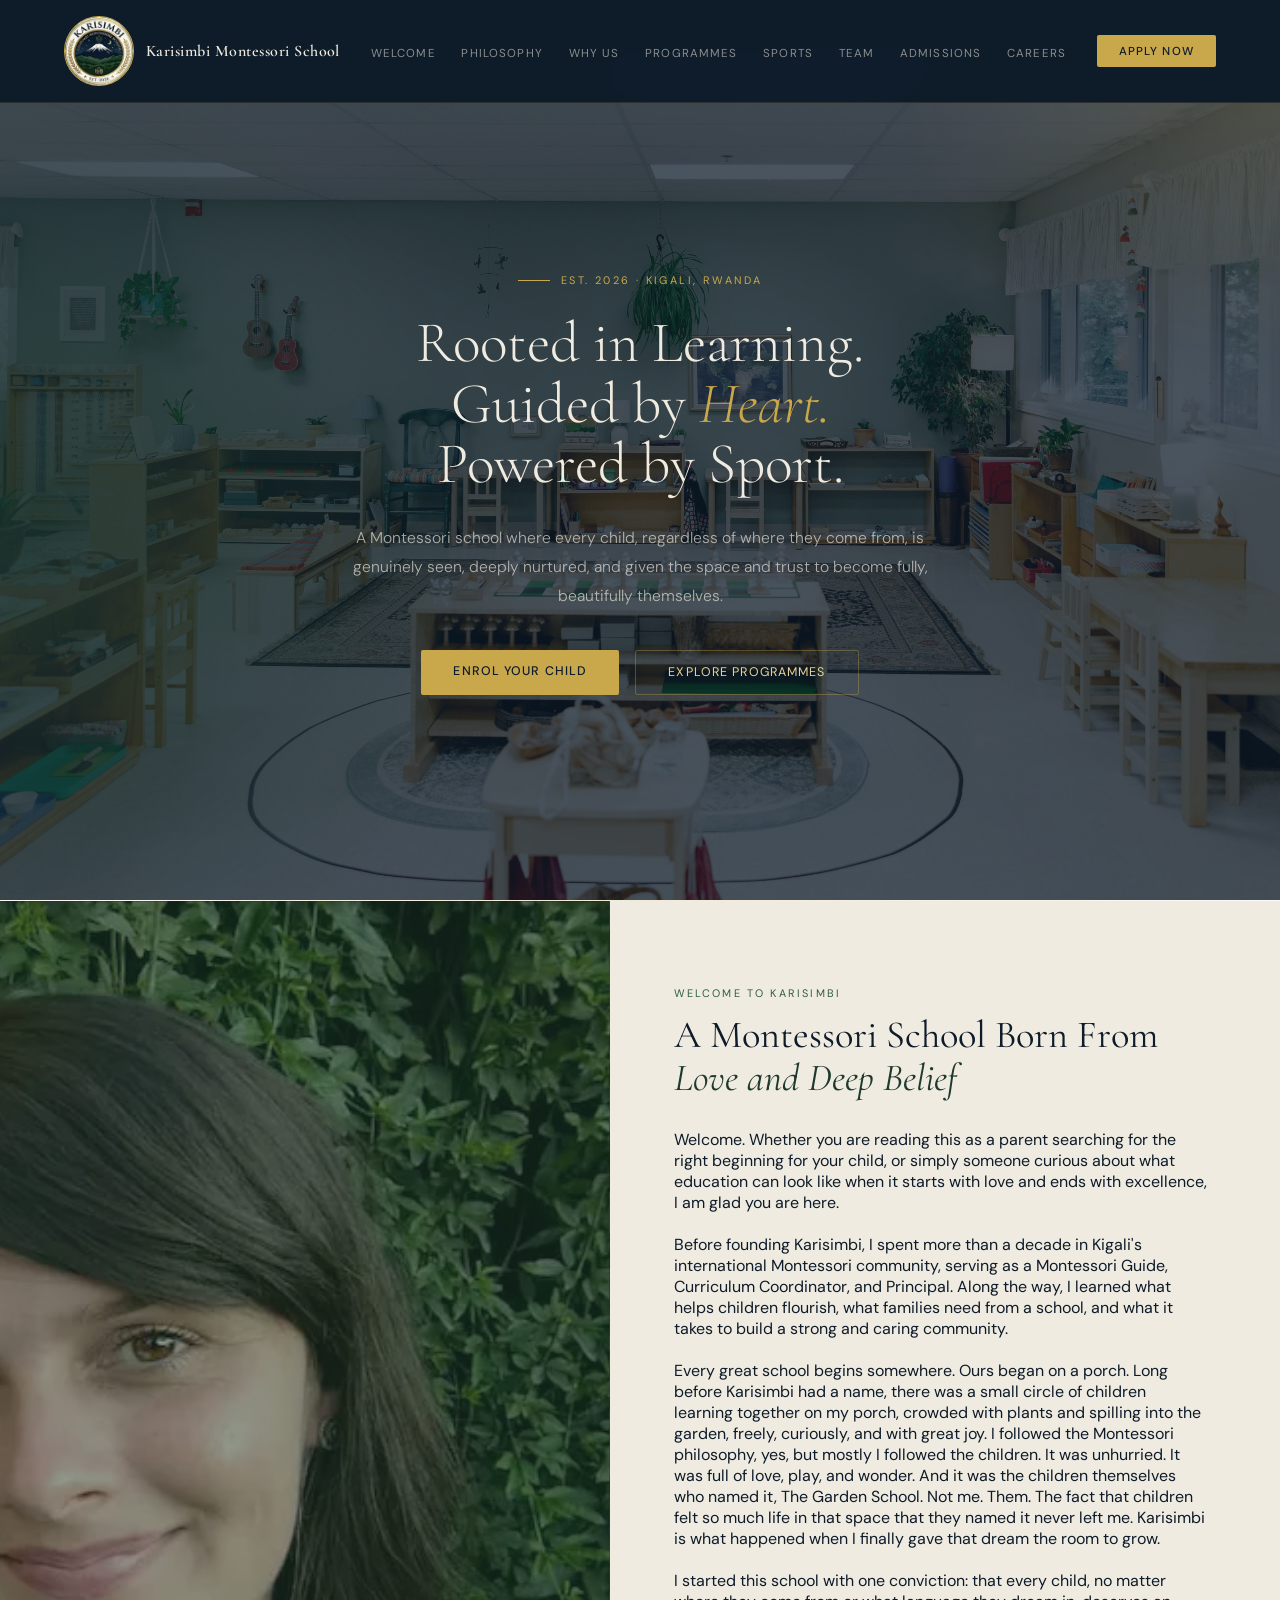
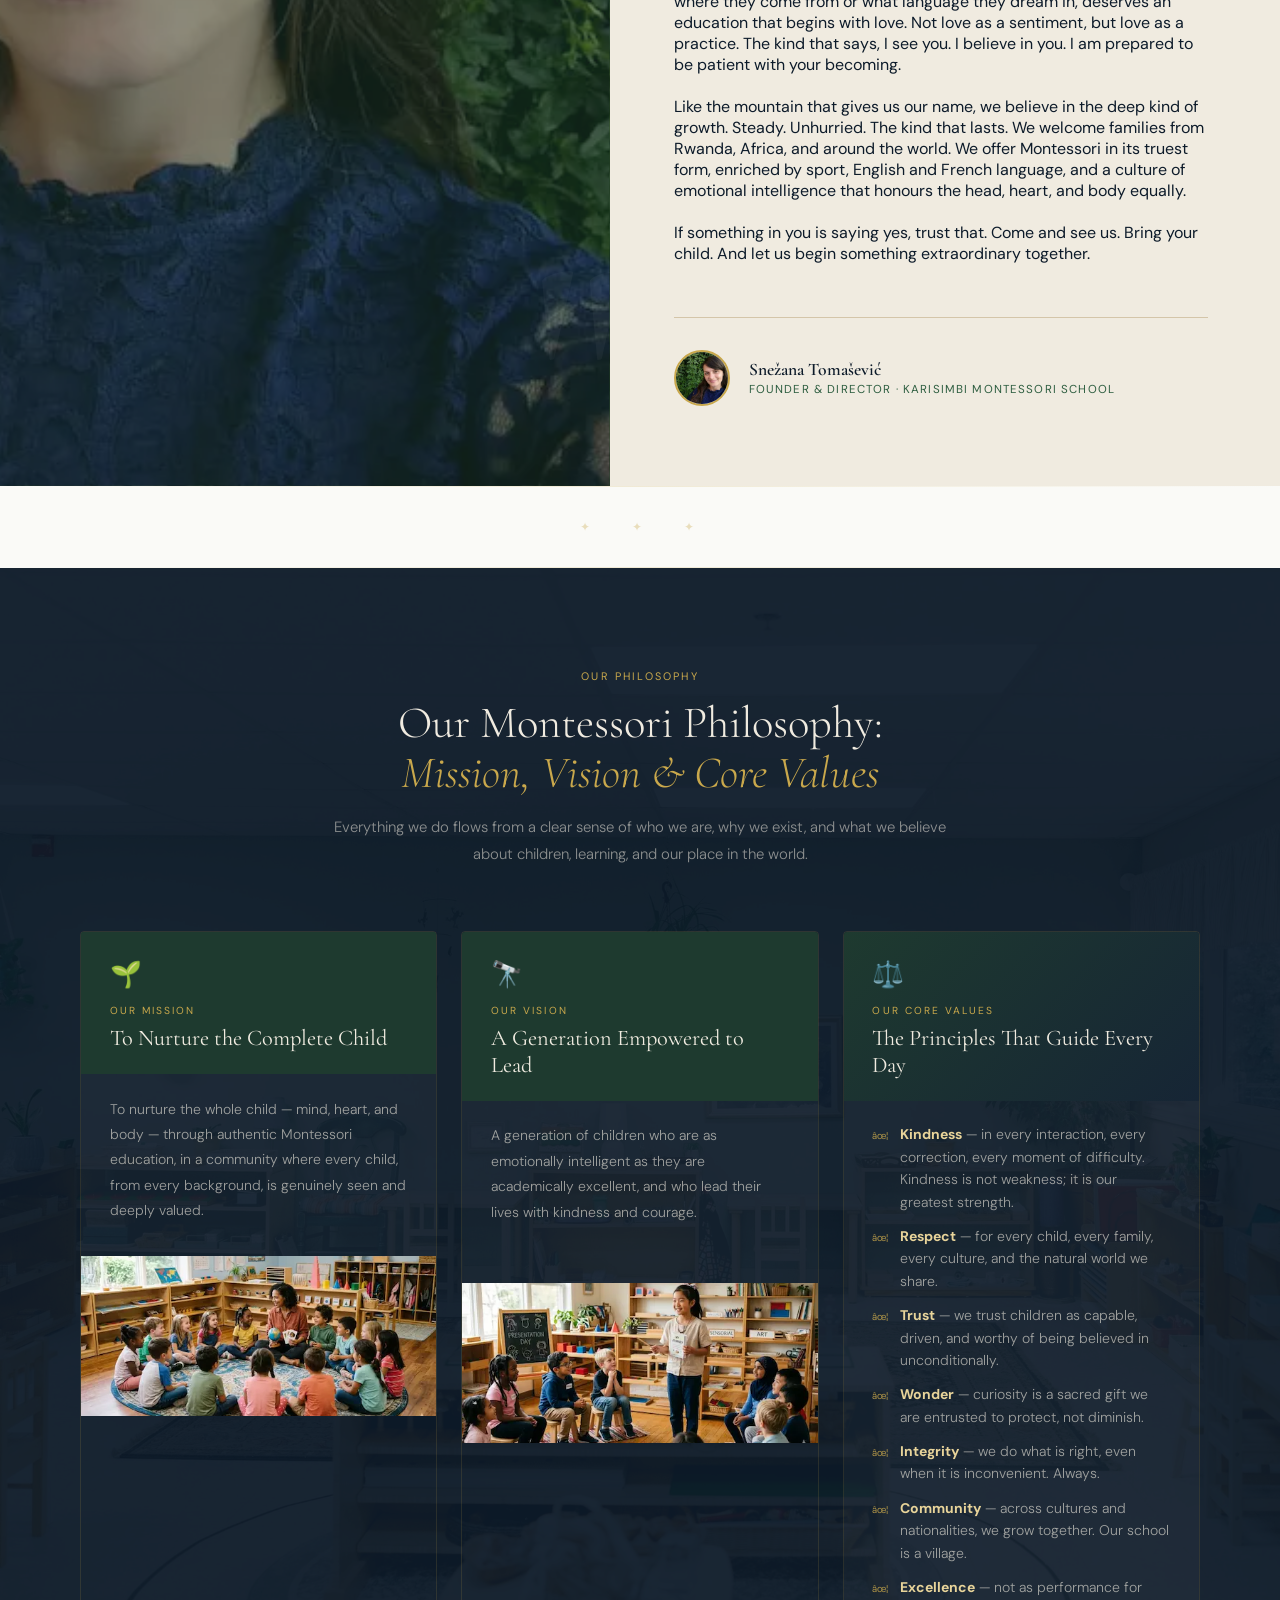
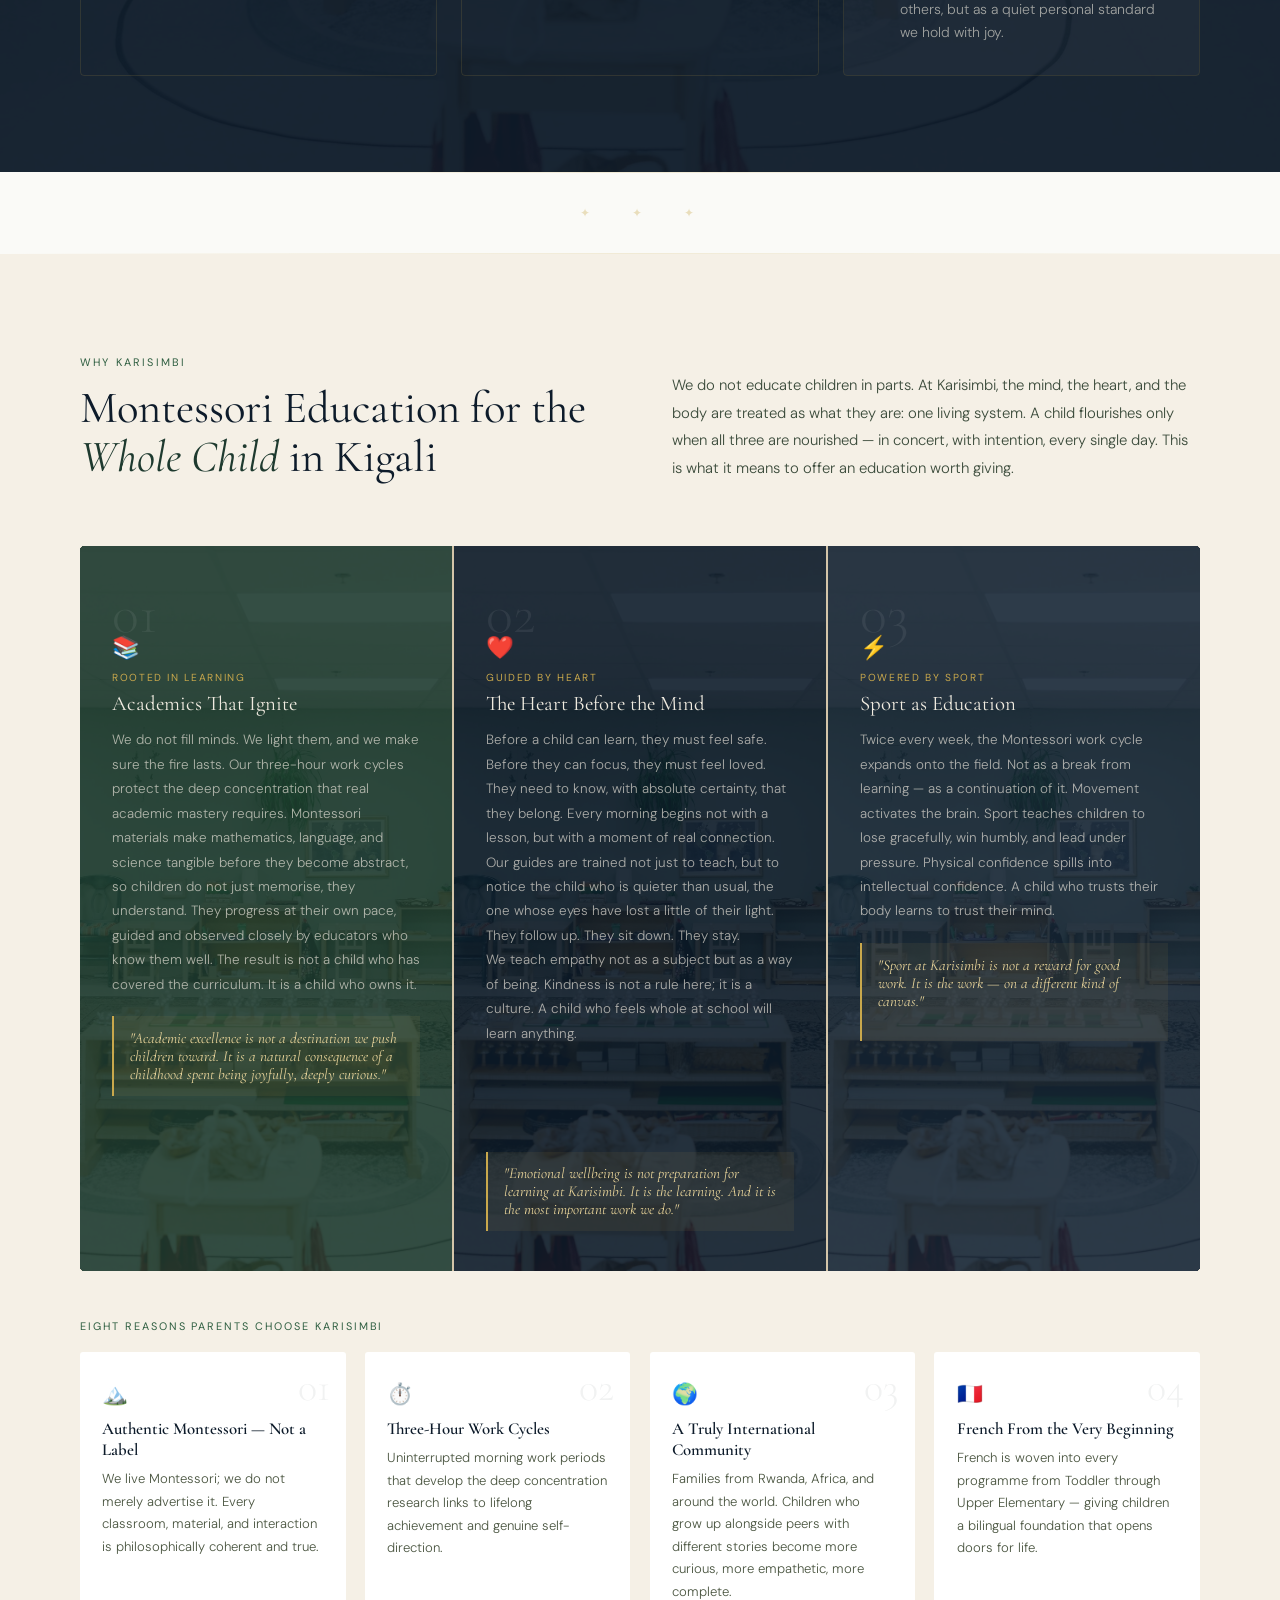
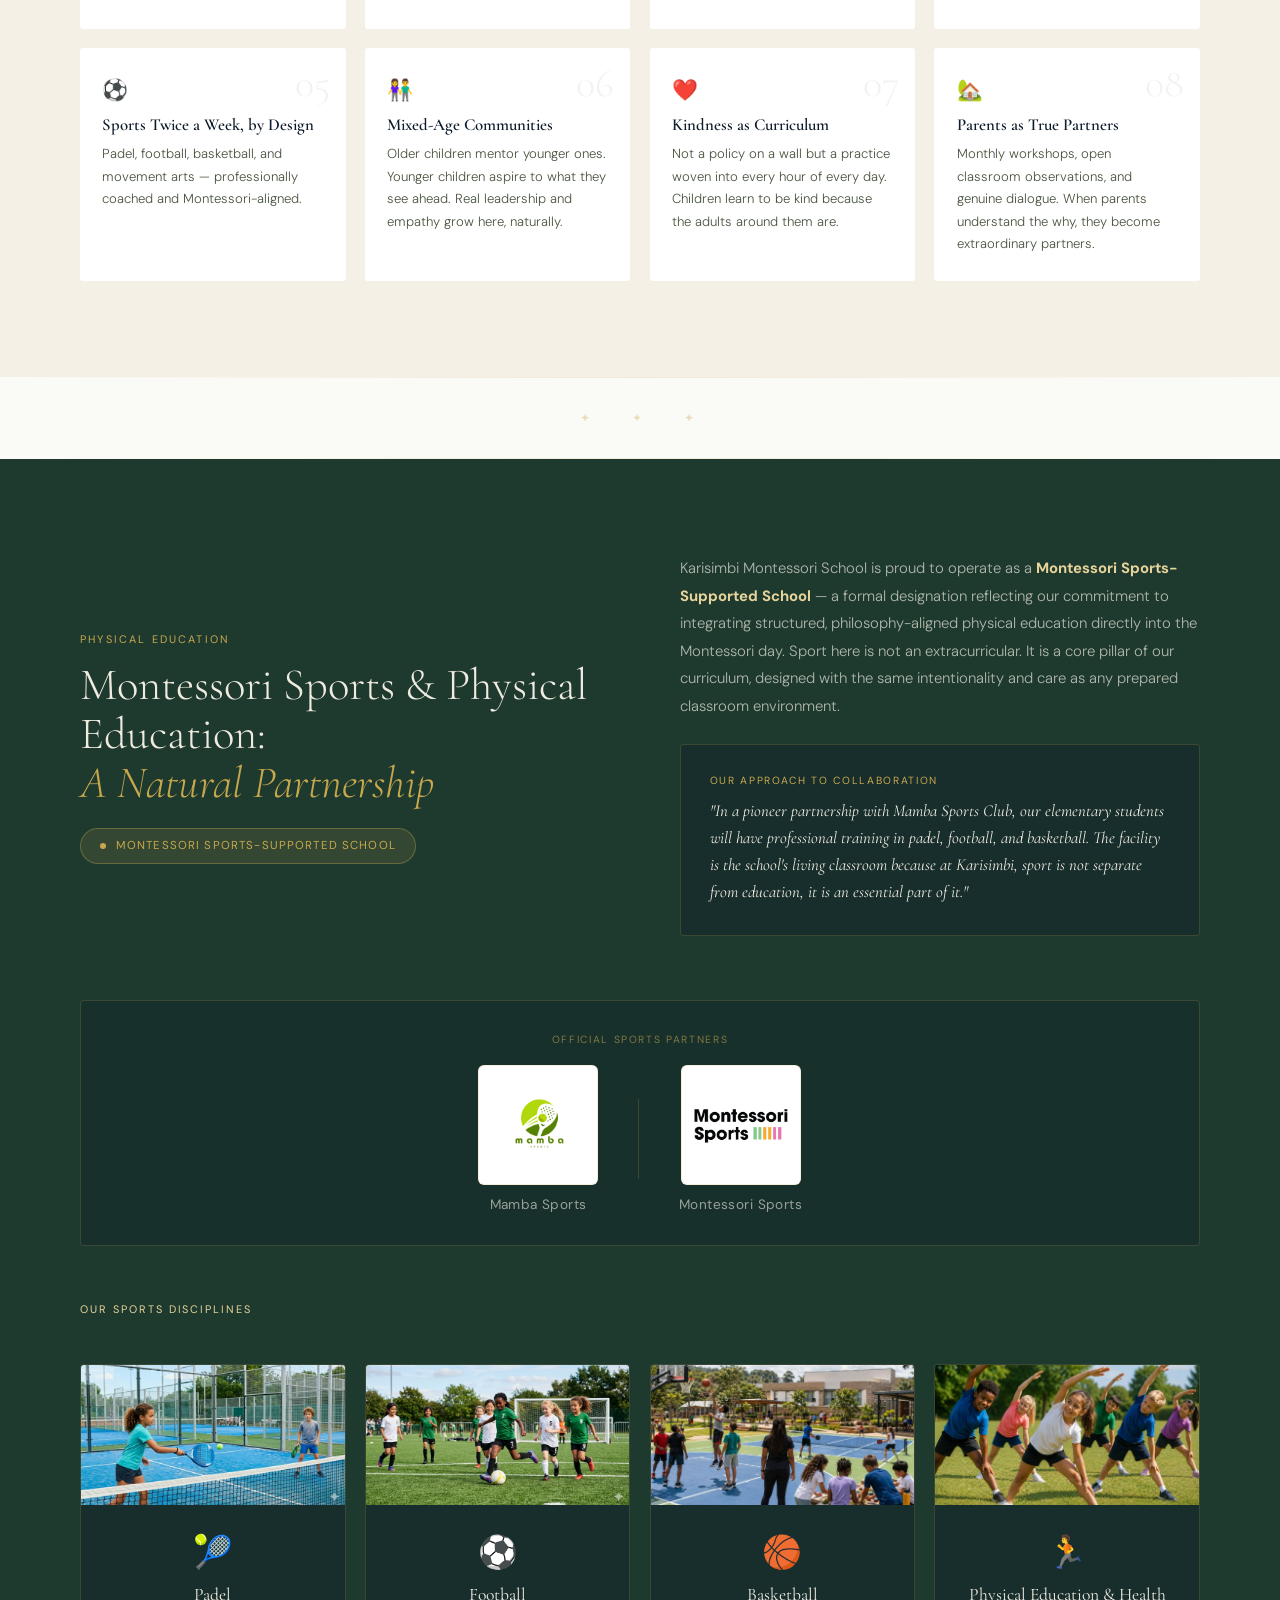
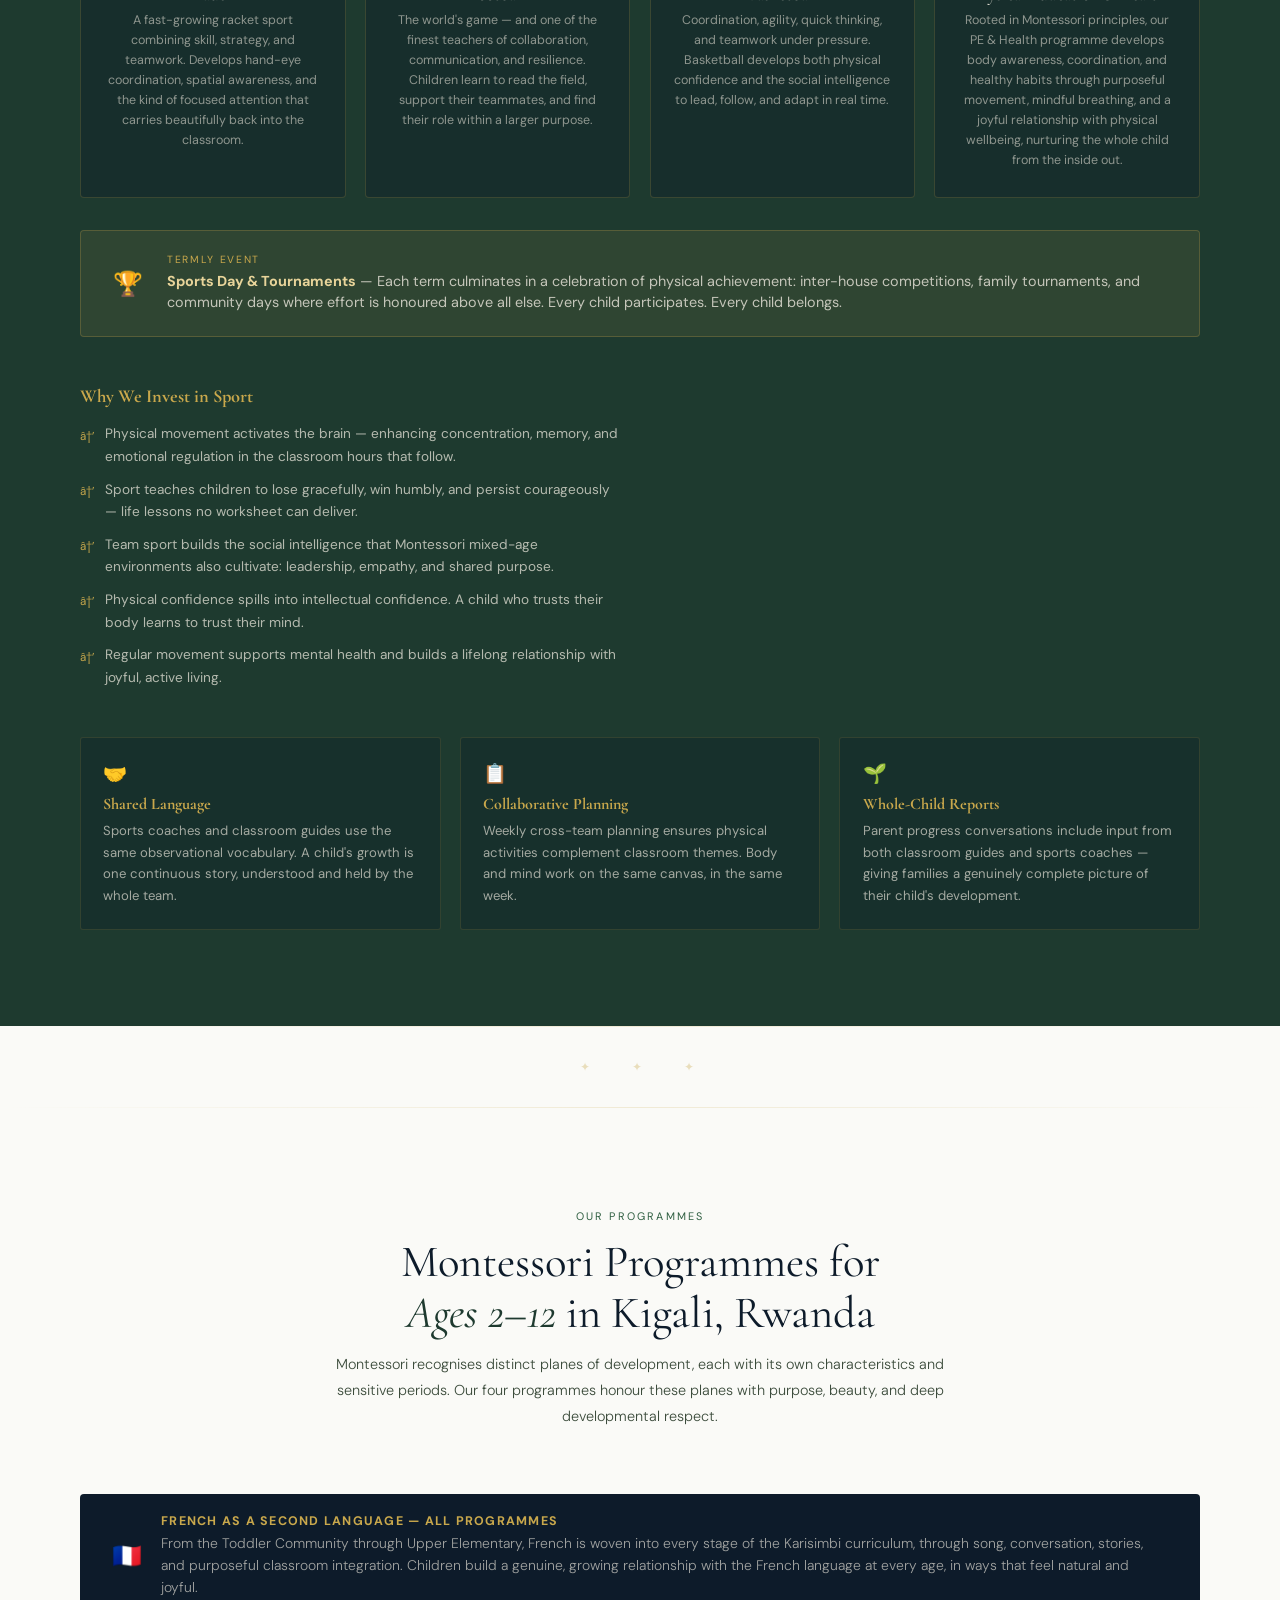
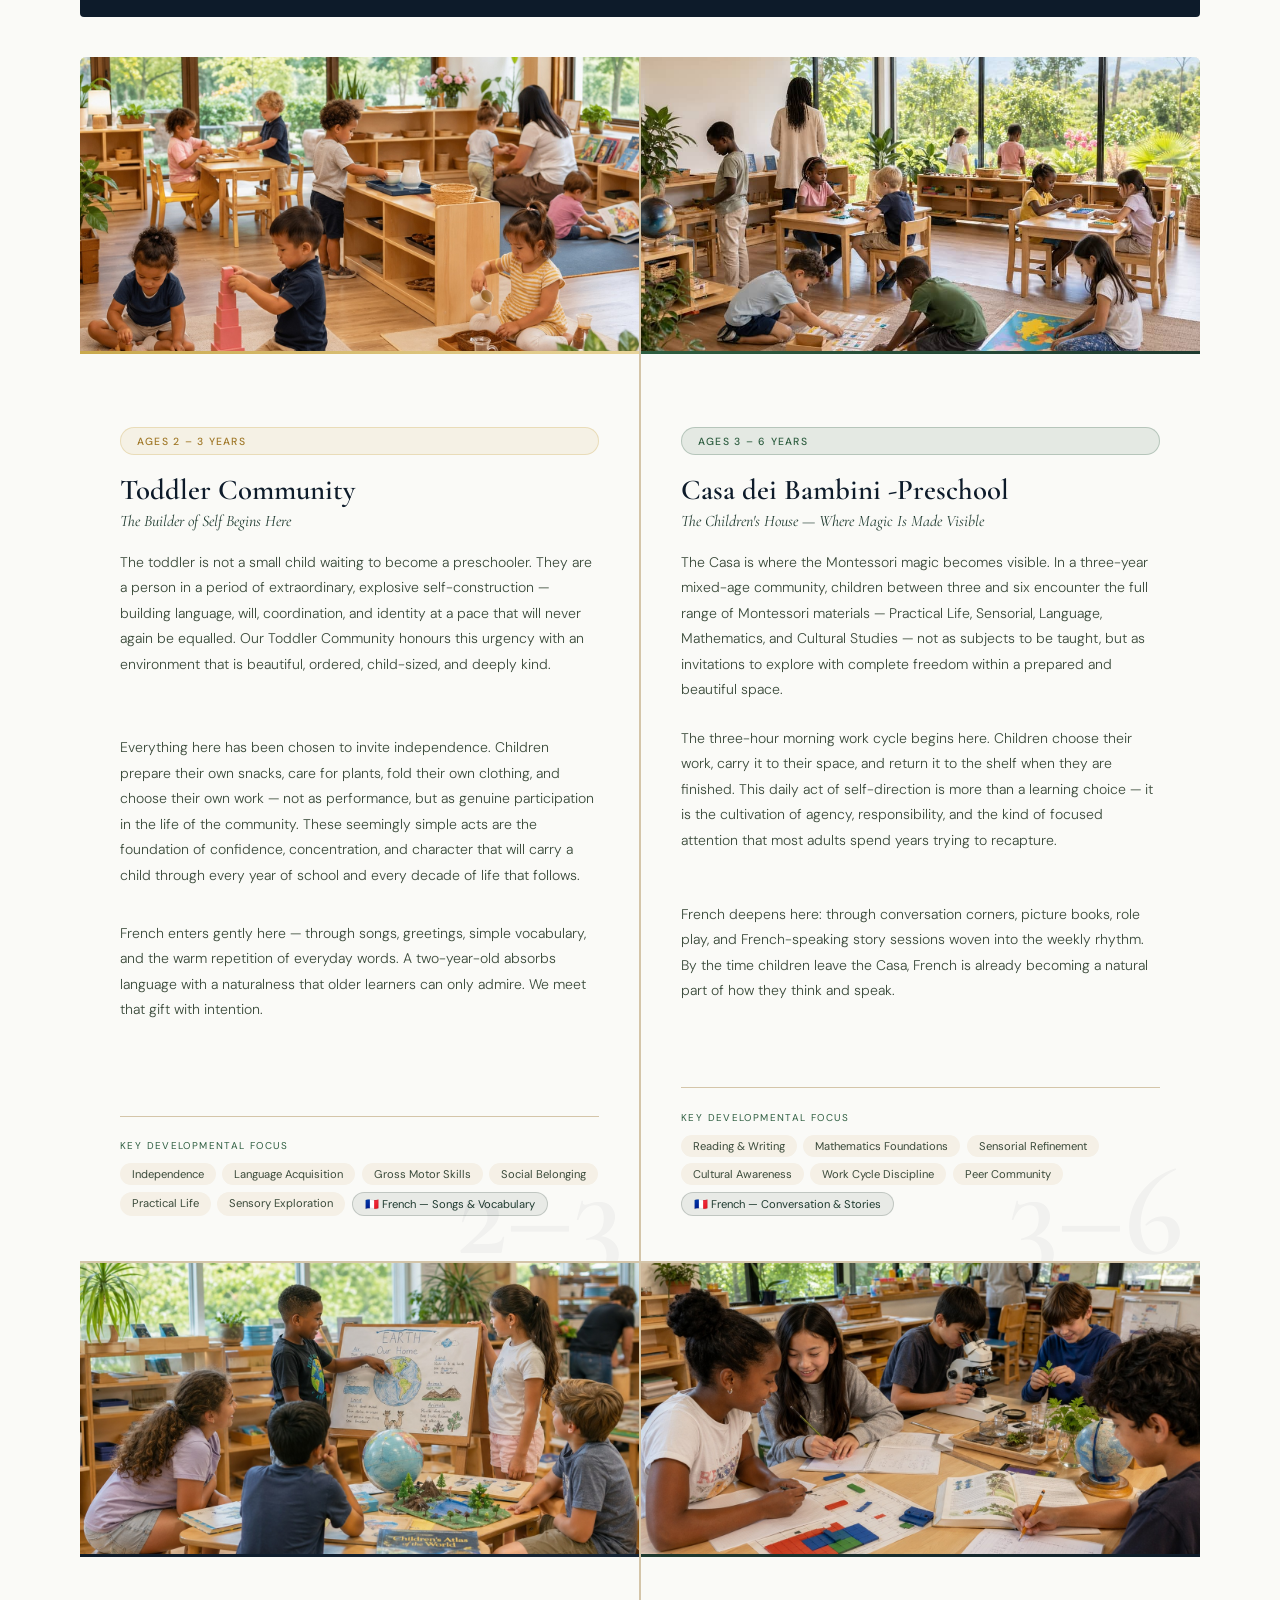
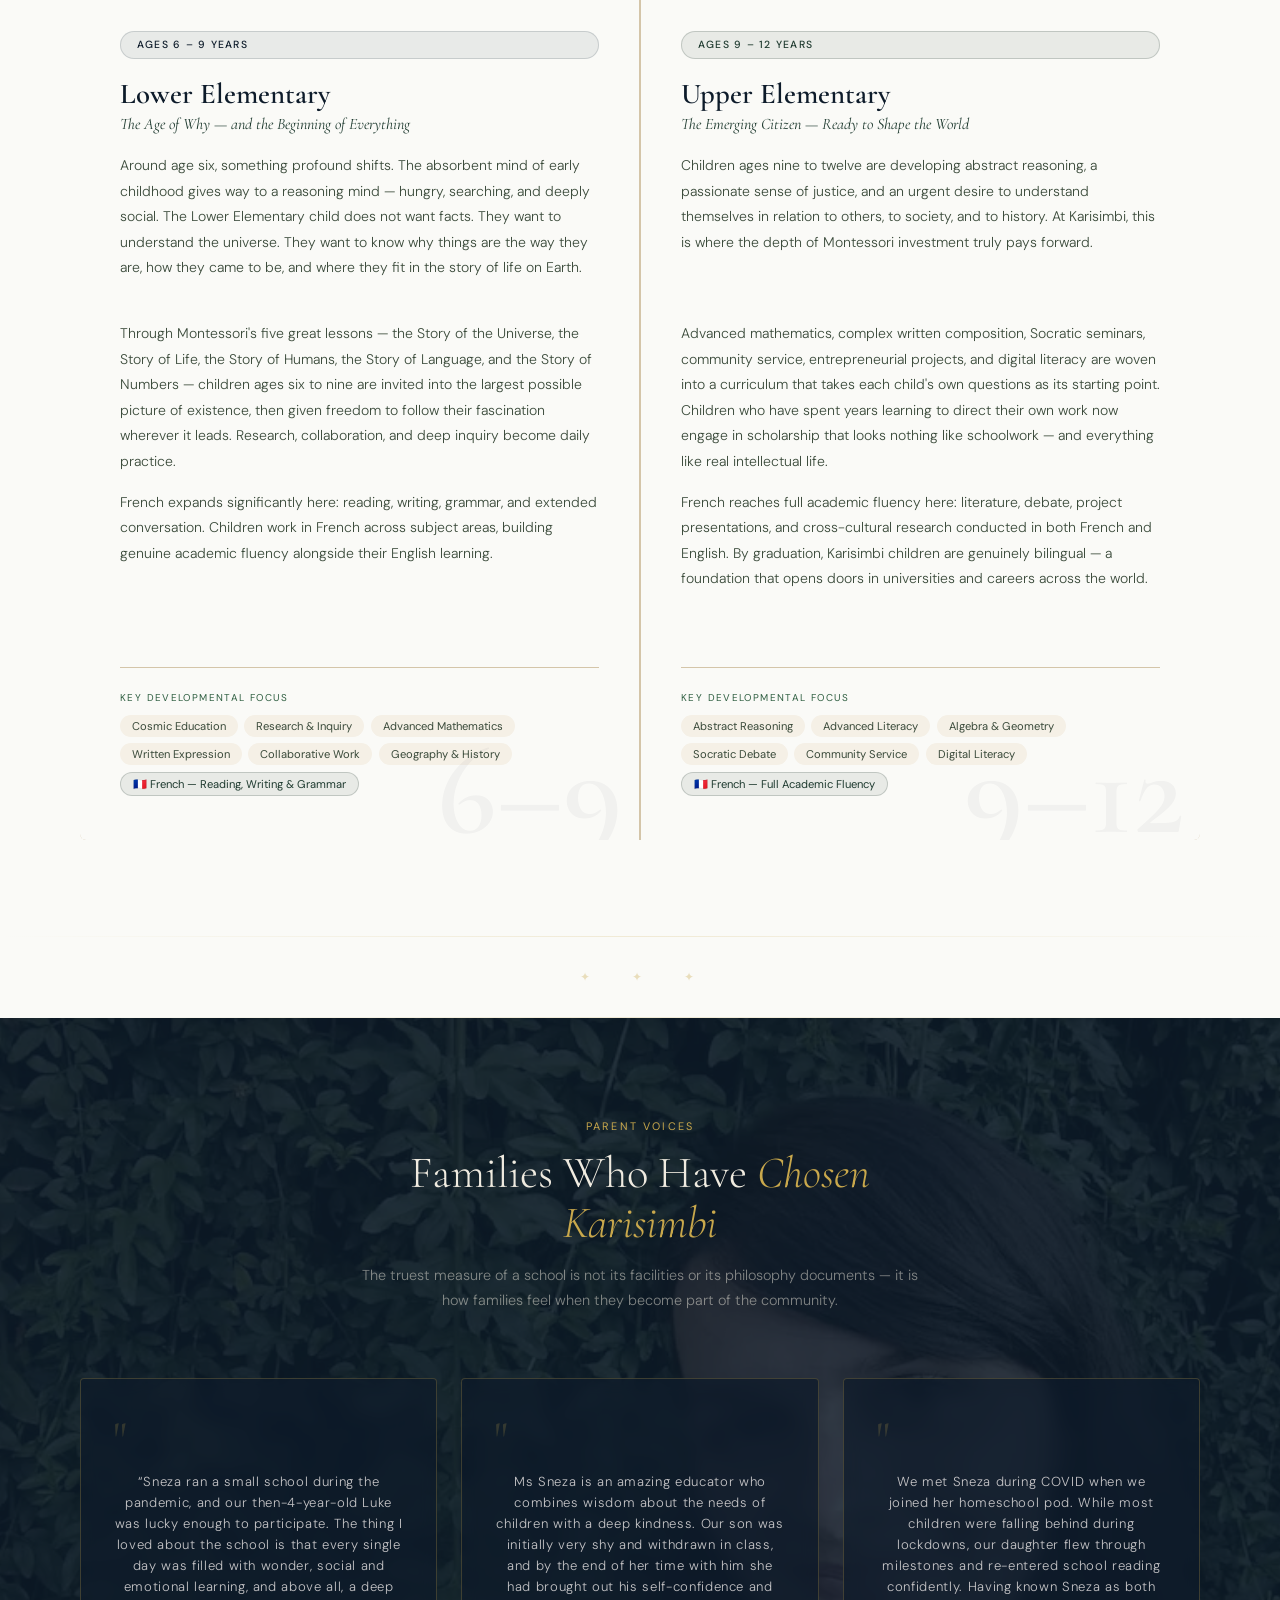
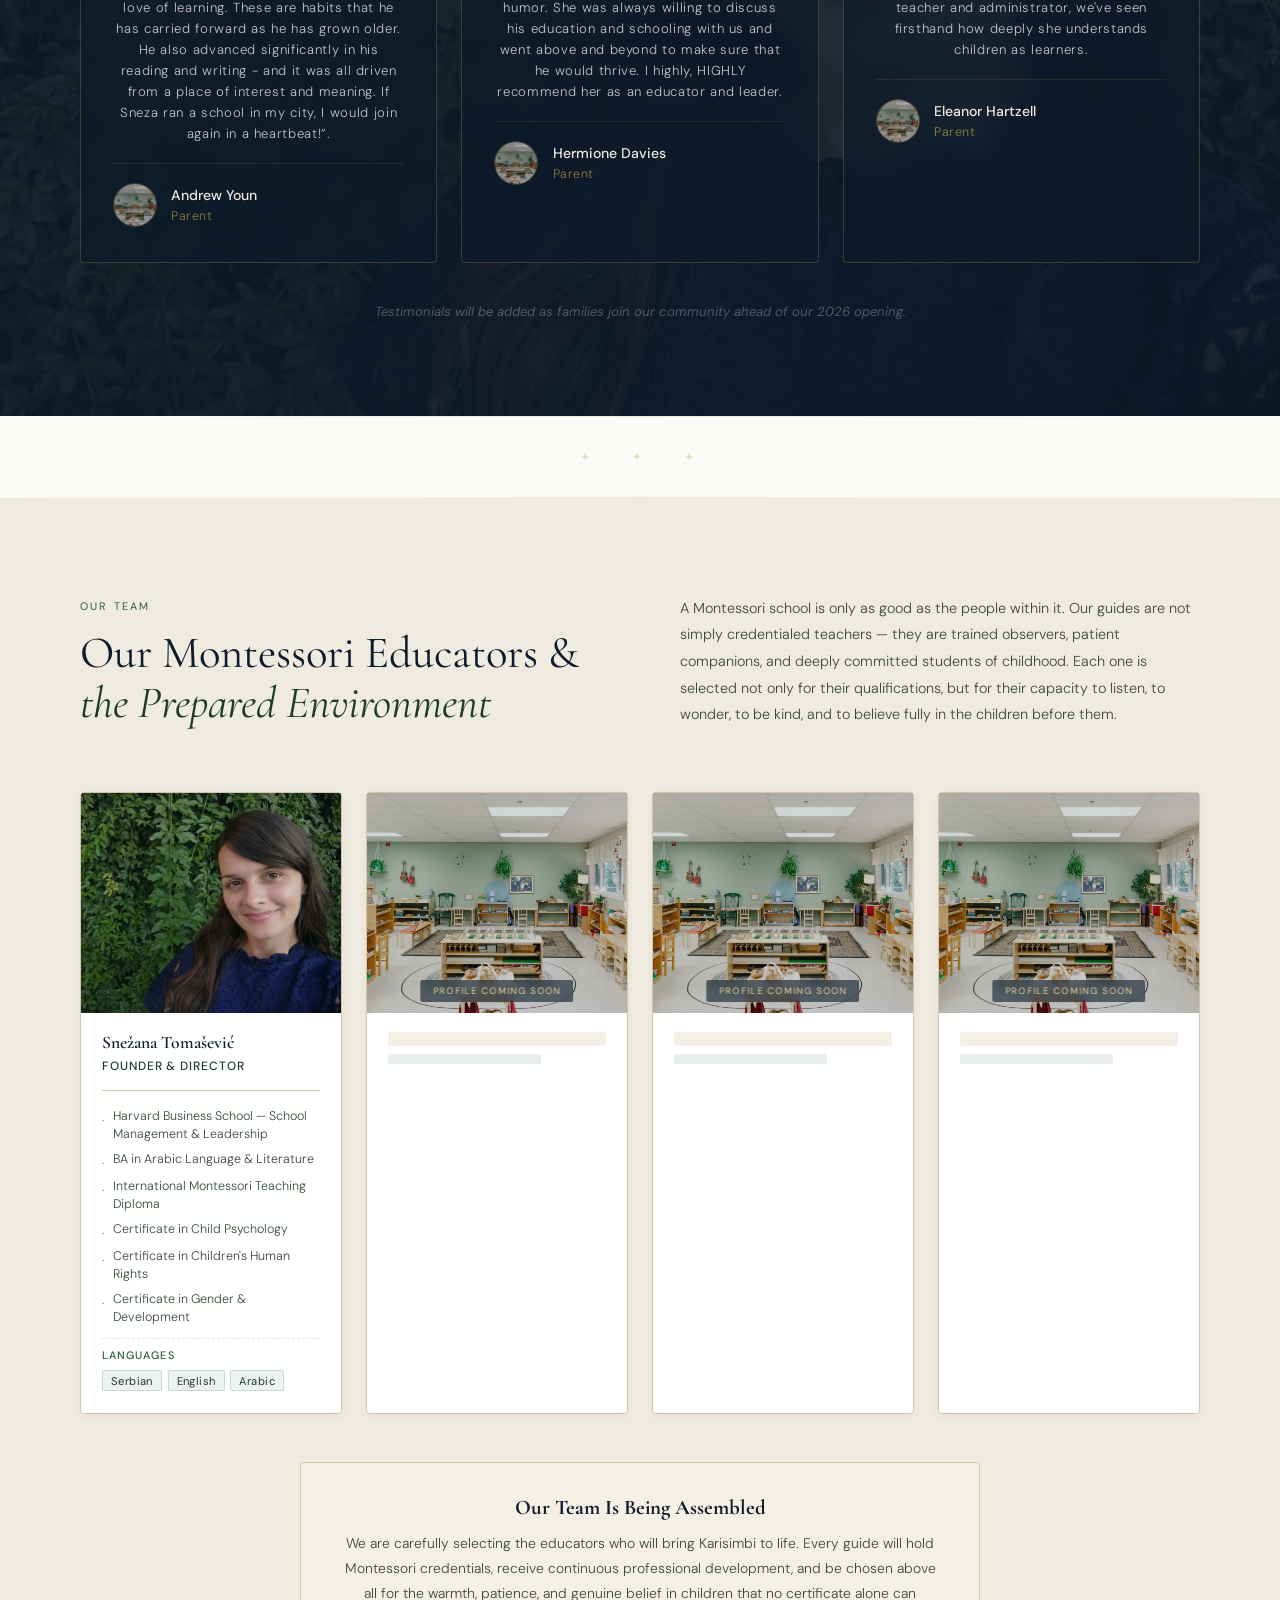
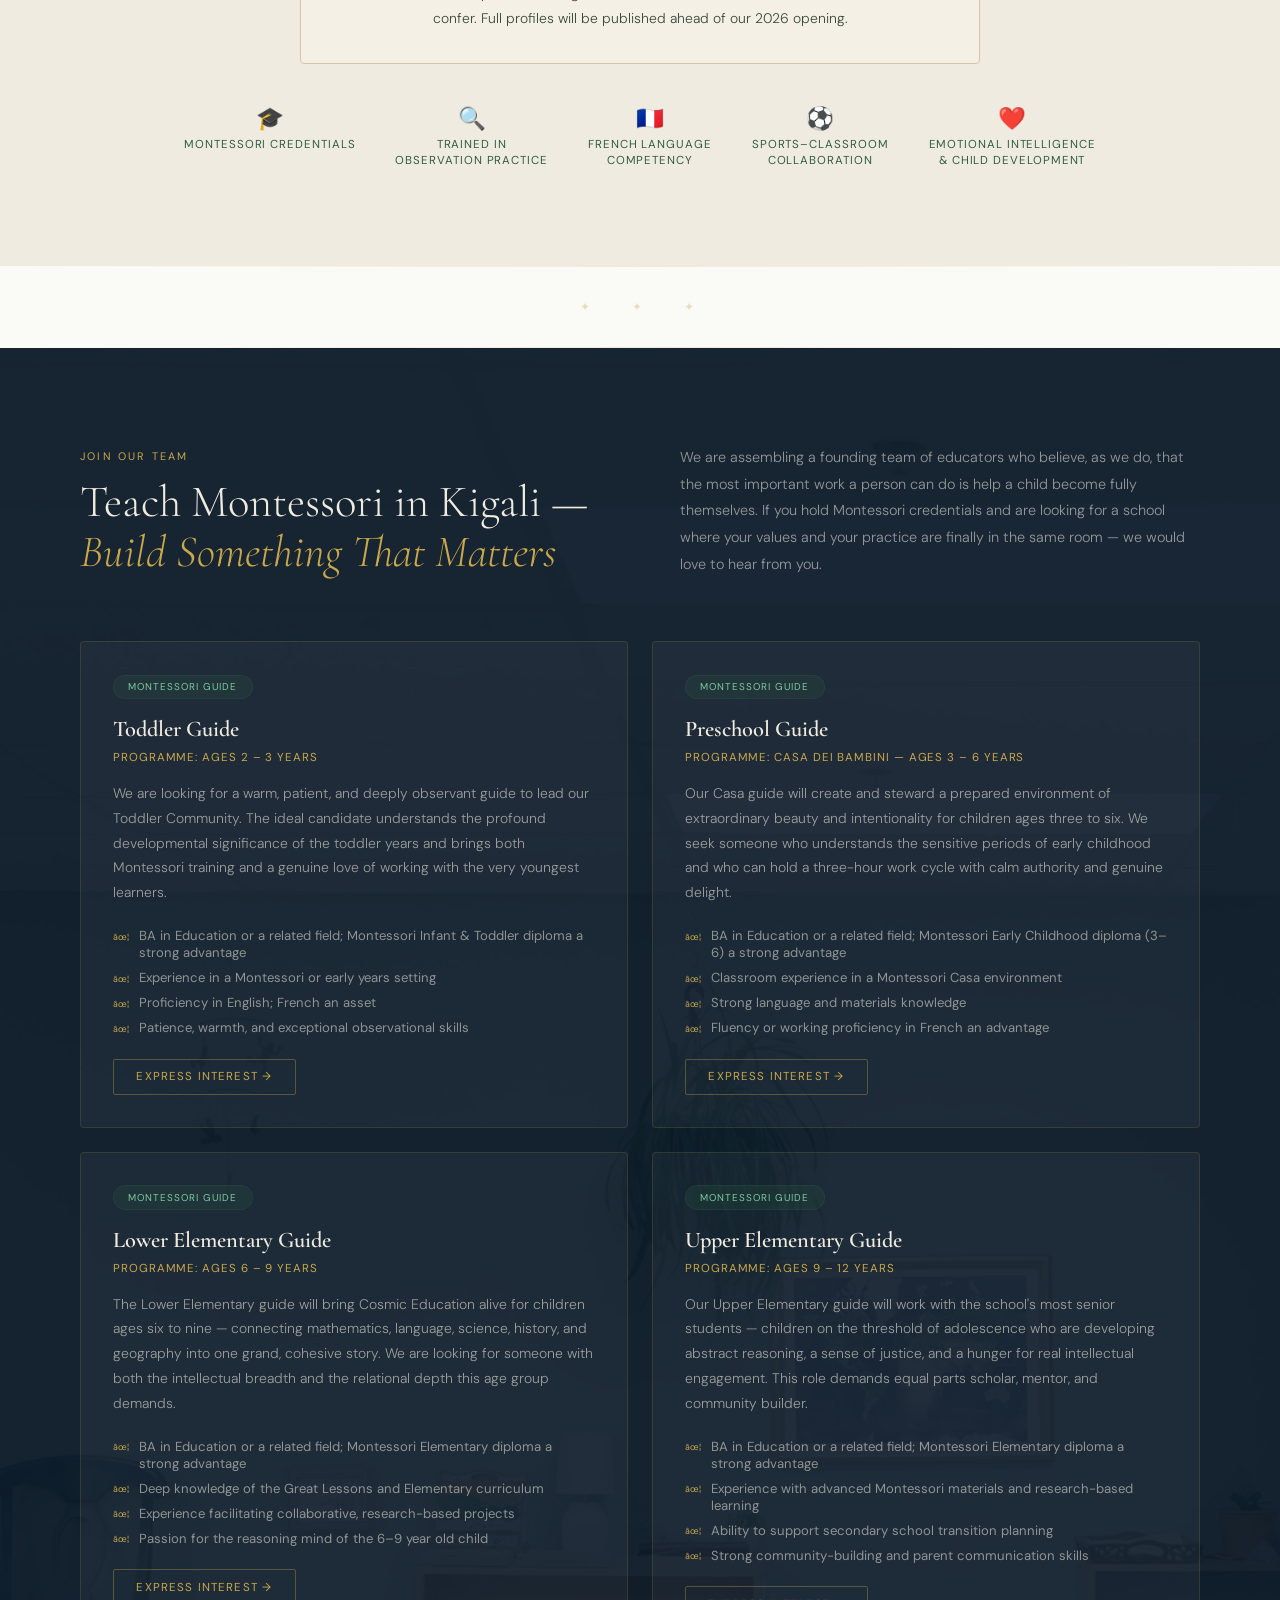
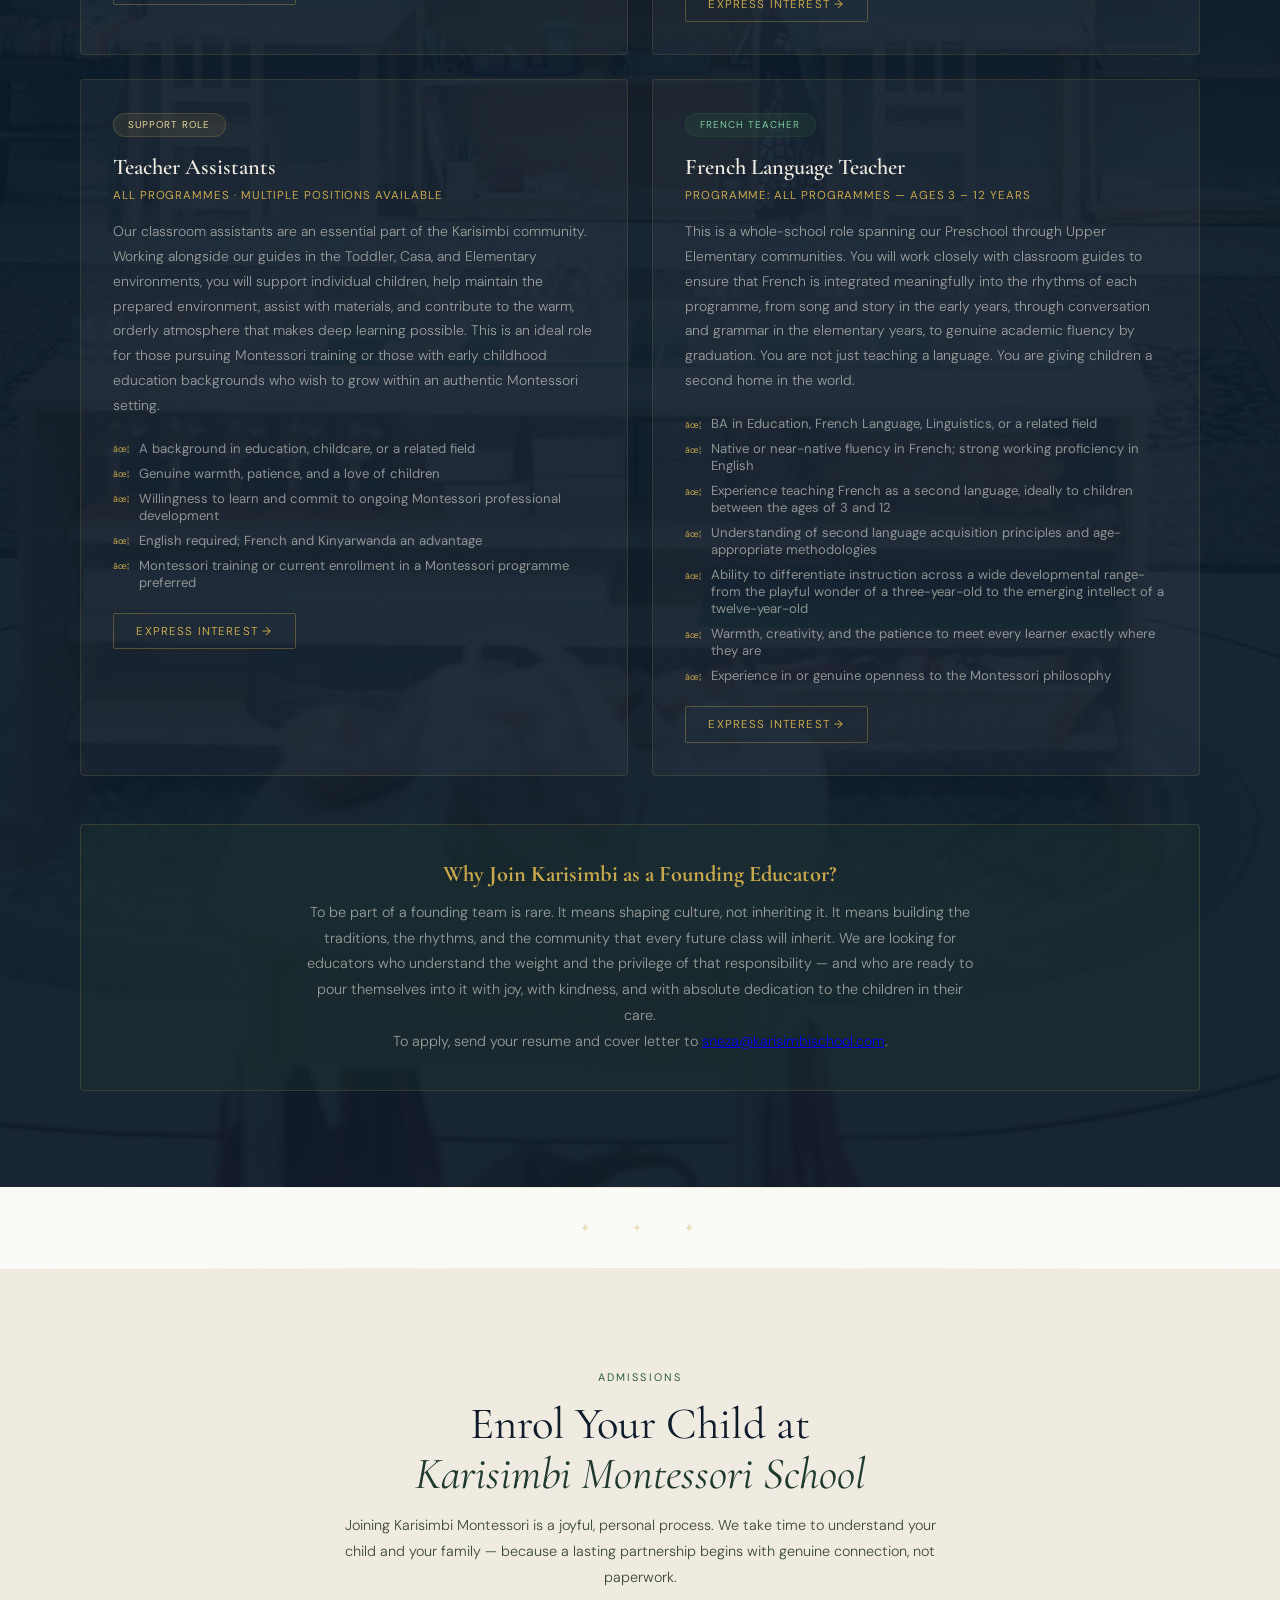
==== commit 3ddd2776: "adding to about the founder paragraph" ====
--- a/index.html
+++ b/index.html
@@ -284,20 +284,23 @@
     <span class="section-tag">Welcome to Karisimbi</span>
     <h2 class="ff-title">A Montessori School Born From<br/><em>Love and Deep Belief</em></h2>
     <div class="ff-body">
-    Welcome. Whether you are reading this as a parent searching for the right beginning for your child, or simply someone curious about what education can look like when it starts with love and ends with excellence, I am glad you are here.<br>
+  Welcome. Whether you are reading this as a parent searching for the right beginning for your child, or simply someone curious about what education can look like when it starts with love and ends with excellence, I am glad you are here.<br>
     <br>
 
-Every great school begins somewhere. Ours began on a porch. Long before Karisimbi had a name, there was a small circle of children learning together on my porch, crowded with plants and spilling into the garden, freely, curiously, and with great joy. I followed the Montessori philosophy, yes, but mostly I followed the children. It was unhurried. It was full of love, play, and wonder. And it was the children themselves who named it,  The Garden School. Not me. Them. The fact that children felt so much life in that space that they named it never left me. Karisimbi is what happened when I finally gave that dream the room to grow.<br>
+
+Before founding Karisimbi, I spent more than a decade in Kigali's international Montessori community, serving as a Montessori Guide, Curriculum Coordinator, and Principal. Along the way, I learned what helps children flourish, what families need from a school, and what it takes to build a strong and caring community.<br>
 <br>
-Before founding Karisimbi, I spent more than a decade in Kigali's international Montessori community, serving as a Montessori Guide, Curriculum Coordinator, and Principal. Along the way, I learned what helps children flourish, what families need from a school, and what it takes to build a strong and caring community.<br>
-born from those experiences and from a desire to create the kind of school I had always dreamed of leading.<br>
-Like the mountain that gives us our name, we believe in the deep kind of growth. Steady. Unhurried. The kind that lasts. We welcome families from Rwanda, Africa, and around the world. We offer Montessori in its truest form, enriched by sport, French language, and a culture of emotional intelligence that honours the head, heart, and body equally.<br>
+
+Every great school begins somewhere. Ours began on a porch. Long before Karisimbi had a name, there was a small circle of children learning together on my porch, crowded with plants and spilling into the garden, freely, curiously, and with great joy. I followed the Montessori philosophy, yes, but mostly I followed the children. It was unhurried. It was full of love, play, and wonder. And it was the children themselves who named it, The Garden School. Not me. Them. The fact that children felt so much life in that space that they named it never left me. Karisimbi is what happened when I finally gave that dream the room to grow.<br>
+
+
+<br>I started this school with one conviction: that every child, no matter where they come from or what language they dream in, deserves an education that begins with love. Not love as a sentiment, but love as a practice. The kind that says, I see you. I believe in you. I am prepared to be patient with your becoming.<br>
 <br>
-I started this school with one conviction: that every child, no matter where they come from or what language they dream in, deserves an education that begins with love. Not love as a sentiment, but love as a practice. The kind that says, I see you. I believe in you. I am prepared to be patient with your becoming.<br>
+Like the mountain that gives us our name, we believe in the deep kind of growth. Steady. Unhurried. The kind that lasts. We welcome families from Rwanda, Africa, and around the world. We offer Montessori in its truest form, enriched by sport, English and French language, and a culture of emotional intelligence that honours the head, heart, and body equally.<br>
 <br>
 
-
-If something in you is saying yes, trust that. Come and see us. Bring your child. And let us begin something extraordinary together.
+If something in you is saying yes, trust that. Come and see us. Bring your child. And let us begin something extraordinary together.<br>
+<br>
     </div>
     <div class="ff-signature">
       <div class="ff-sig-avatar">
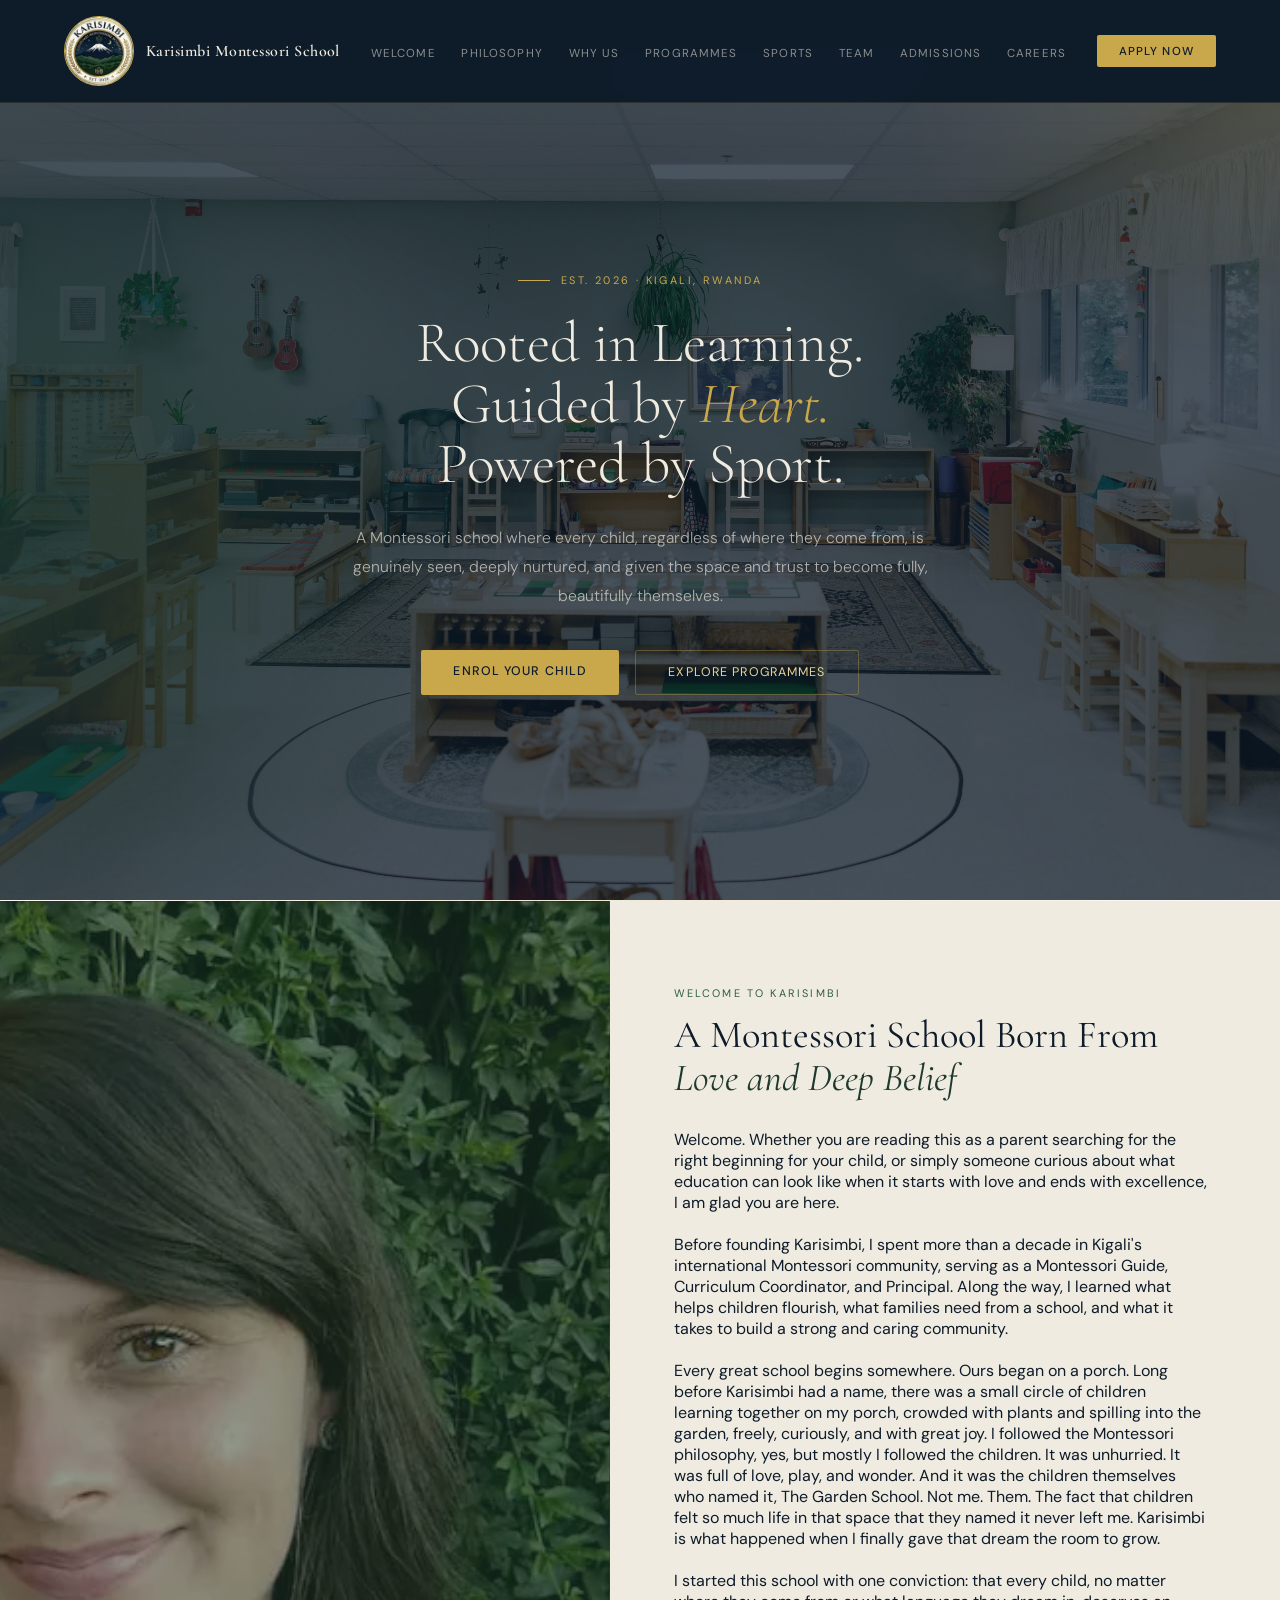
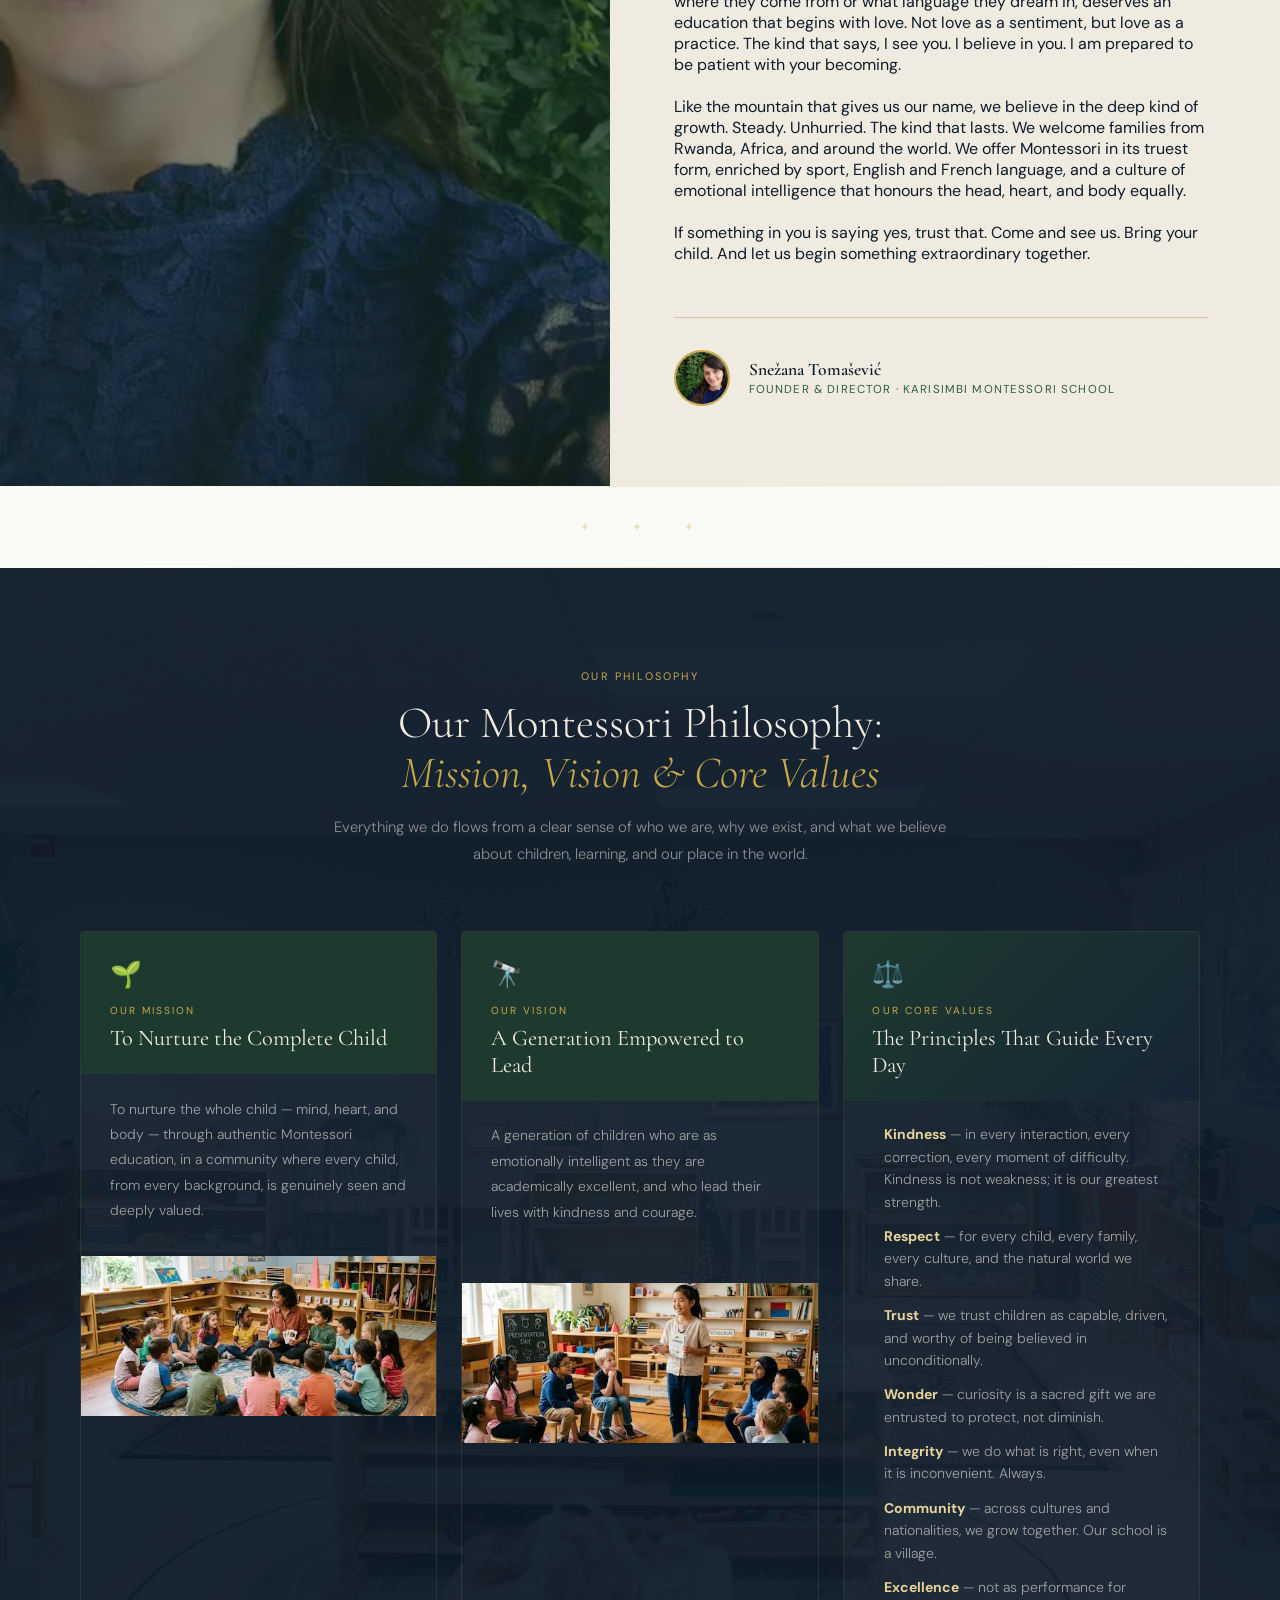
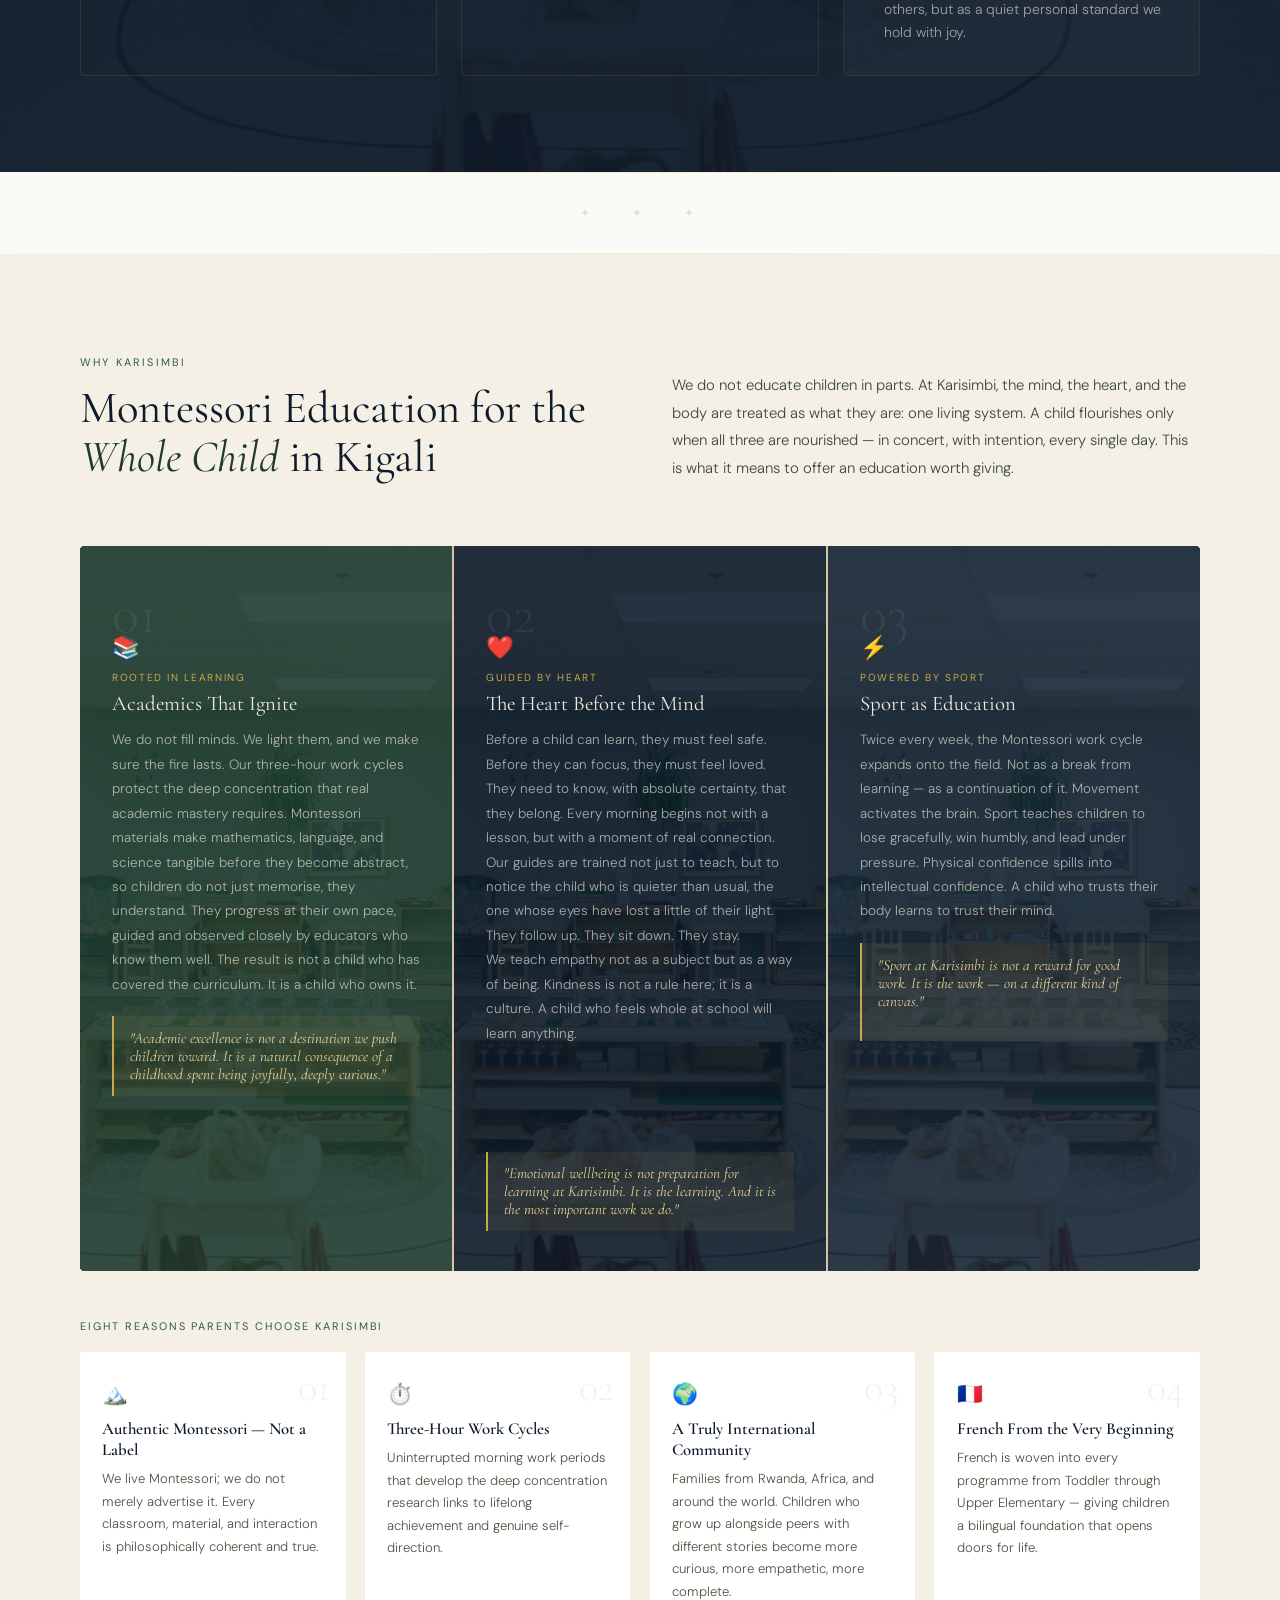
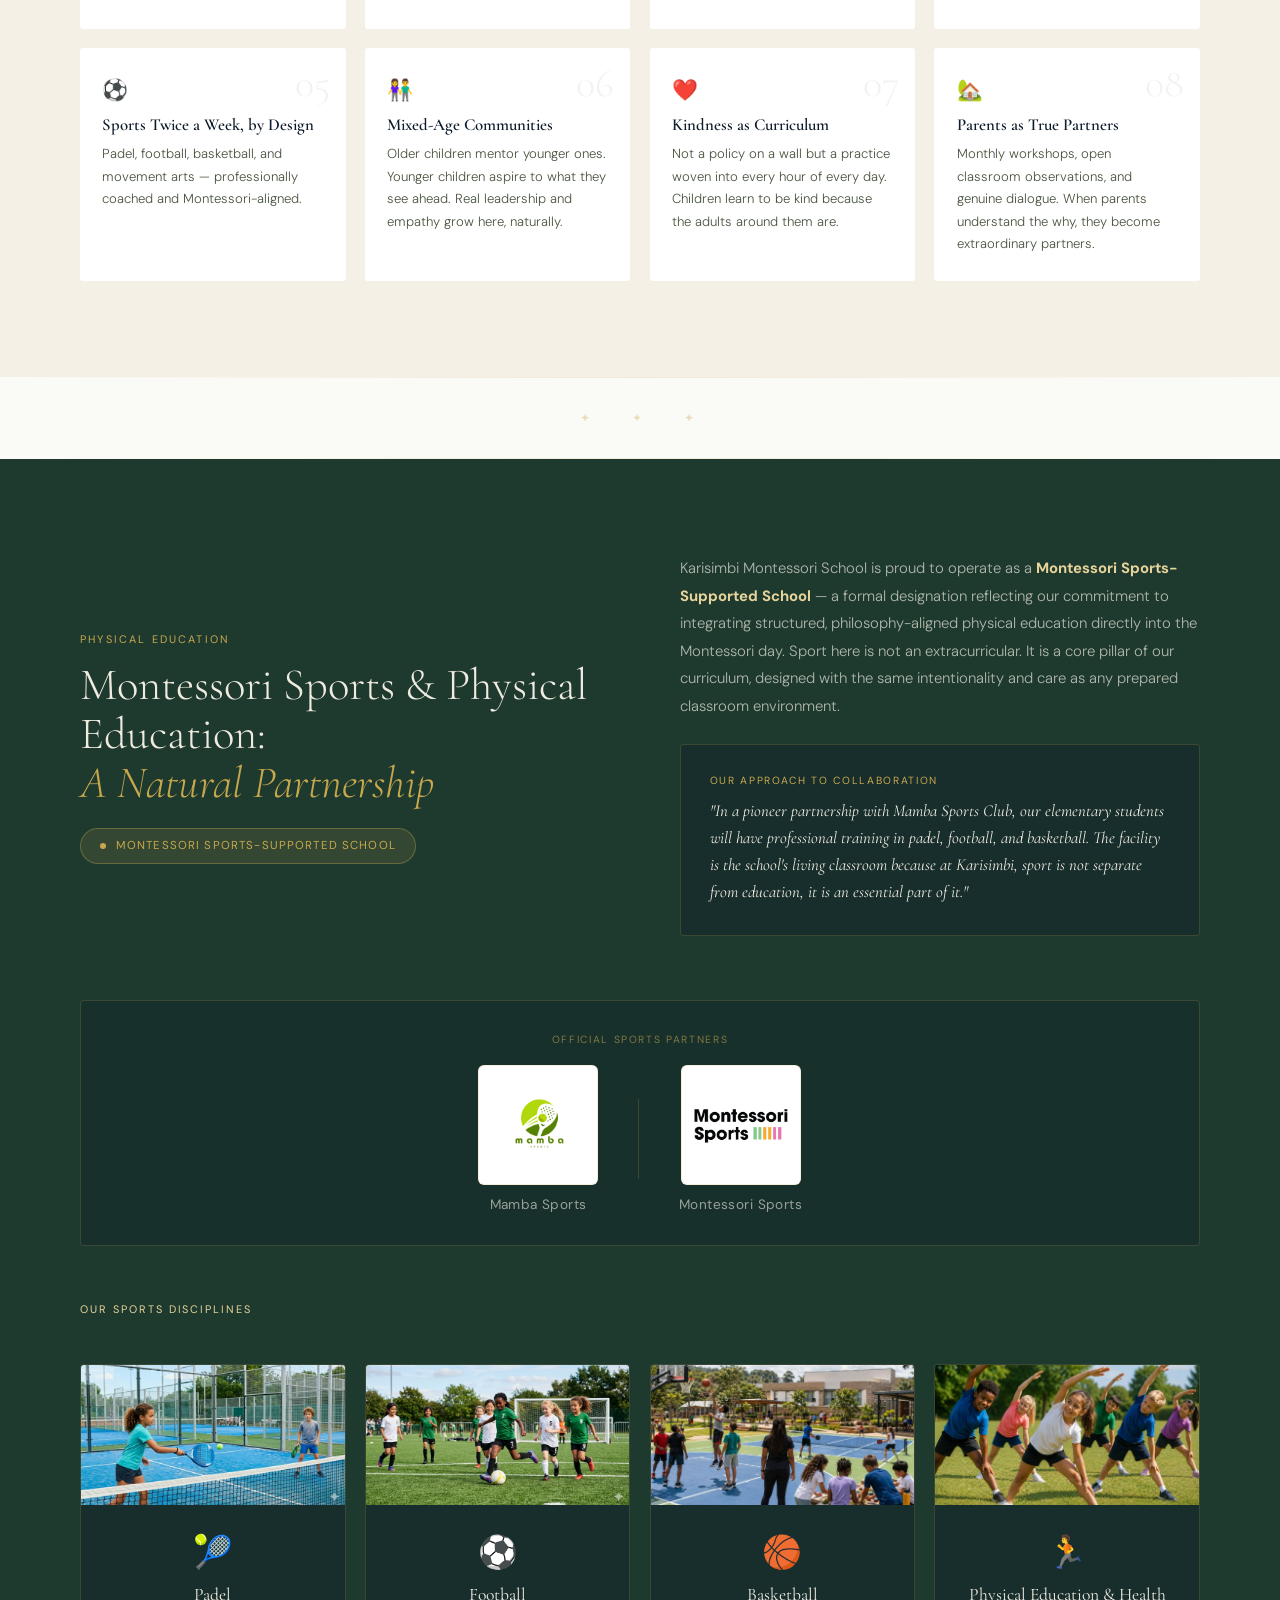
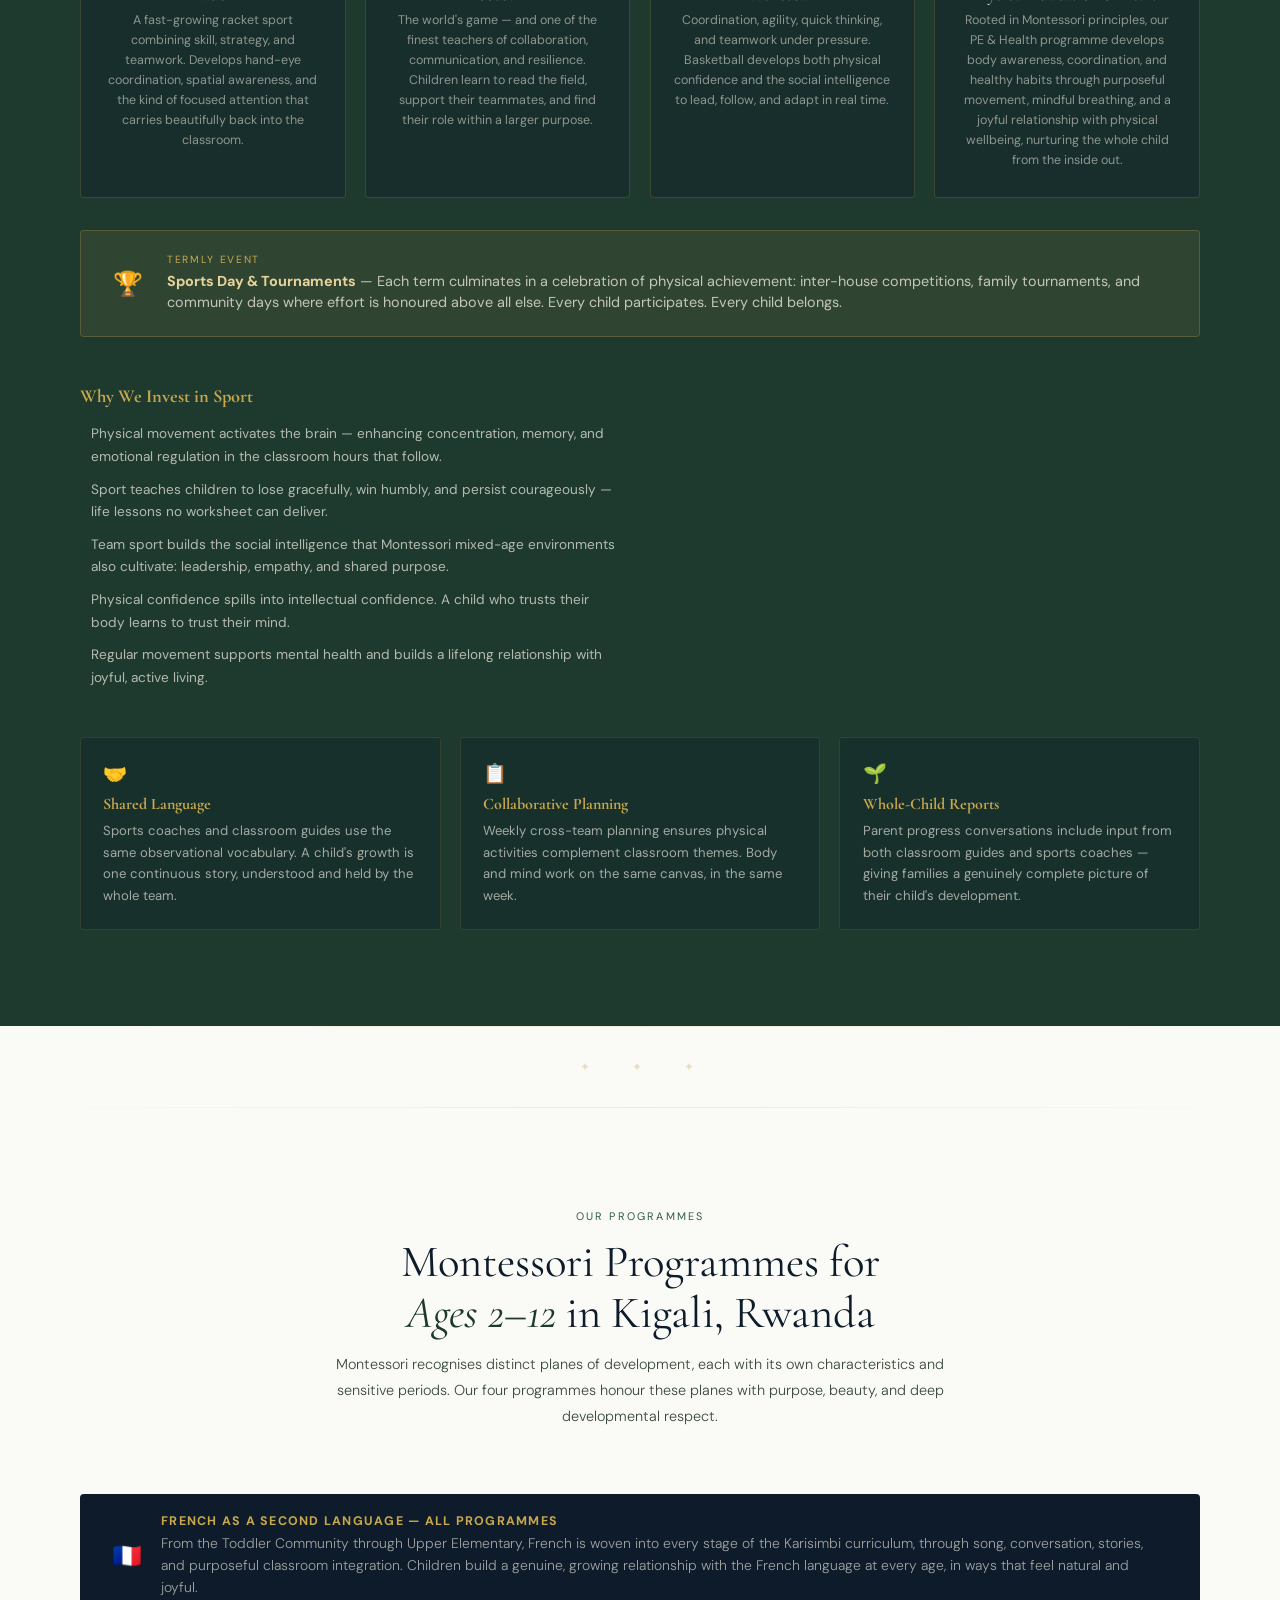
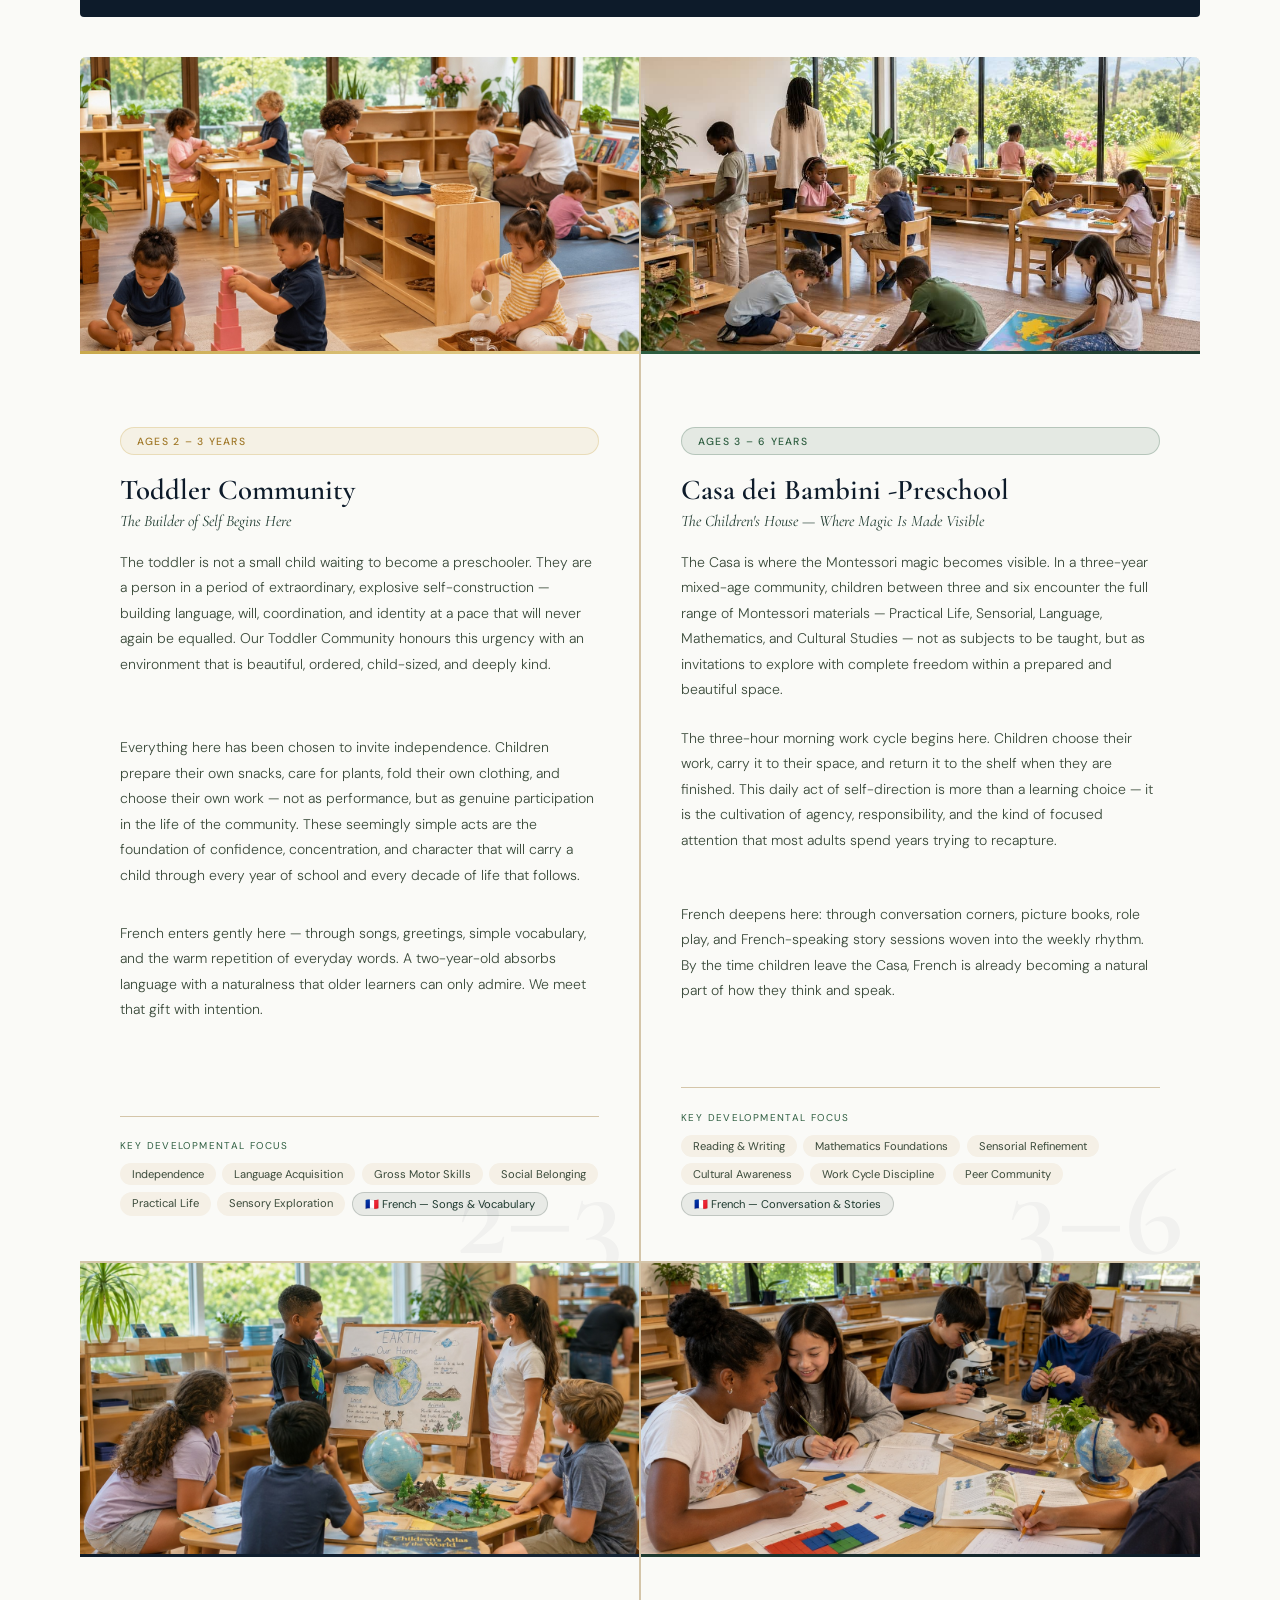
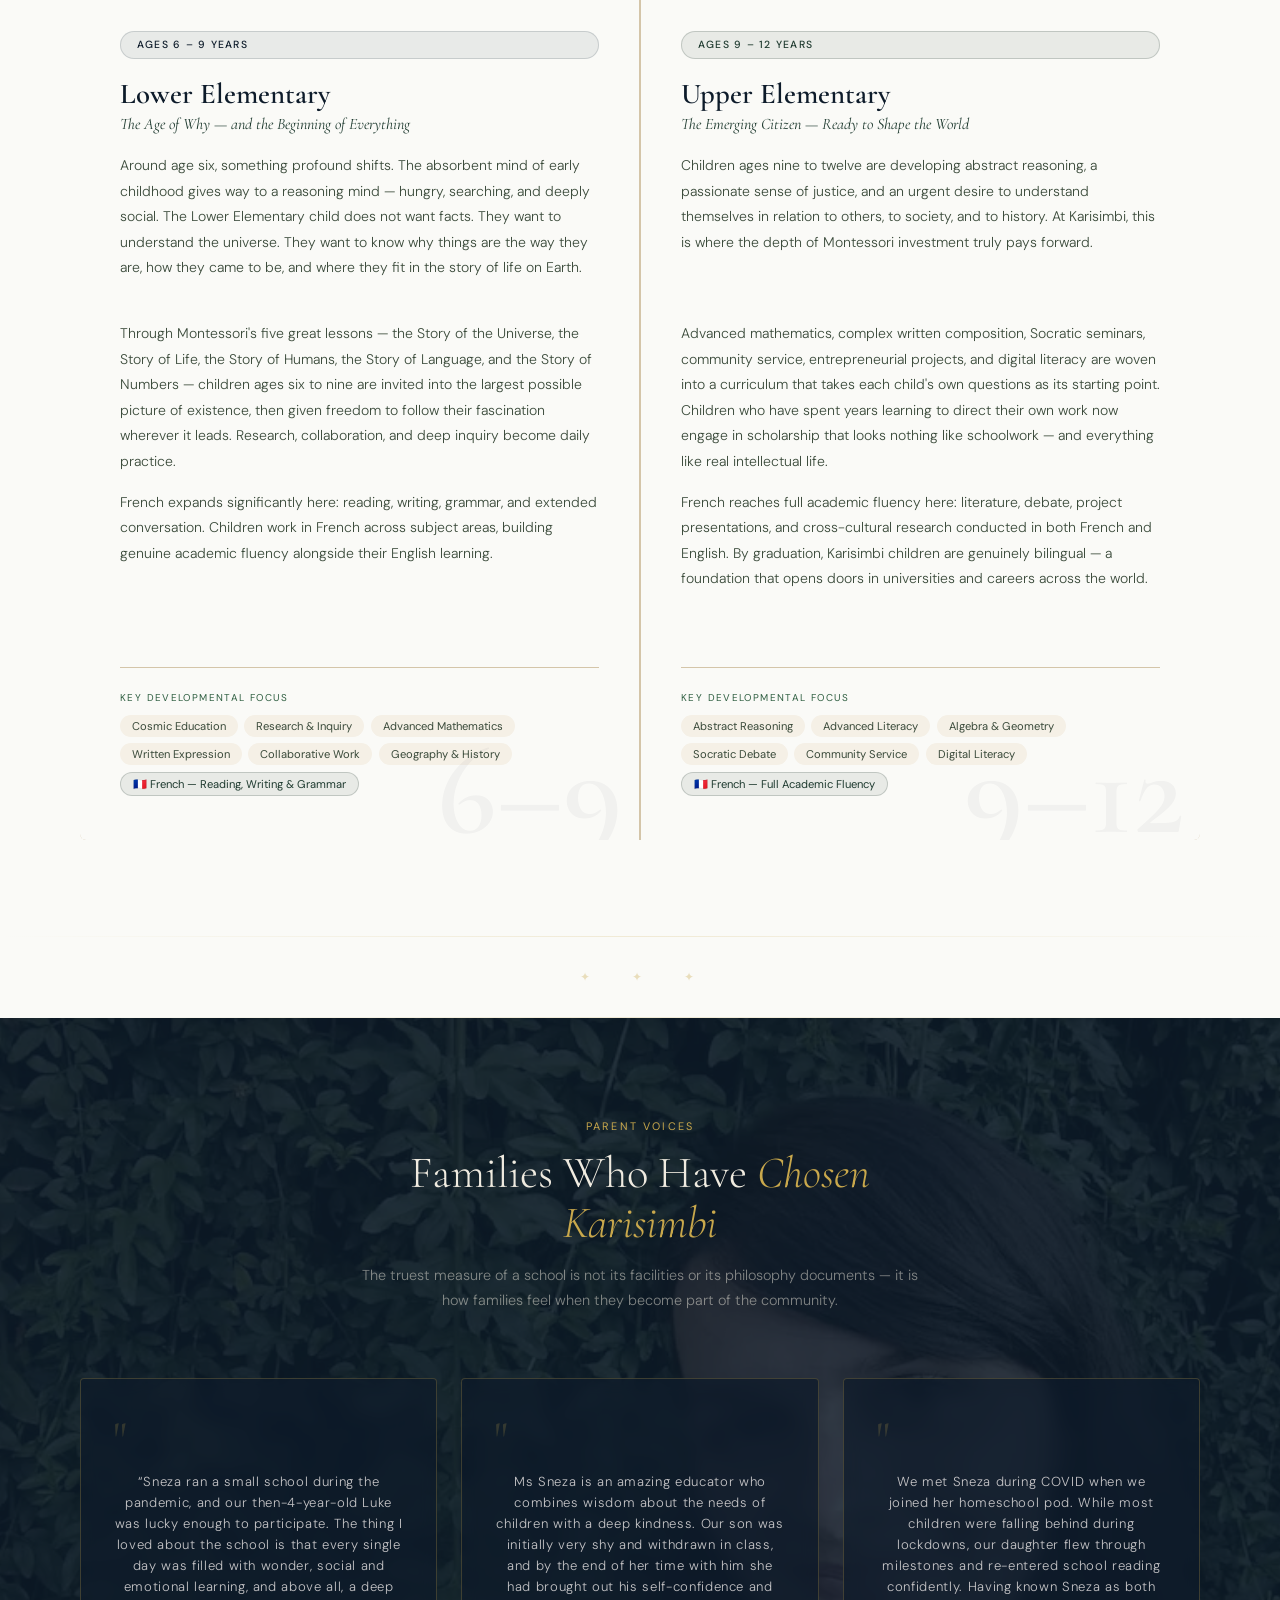
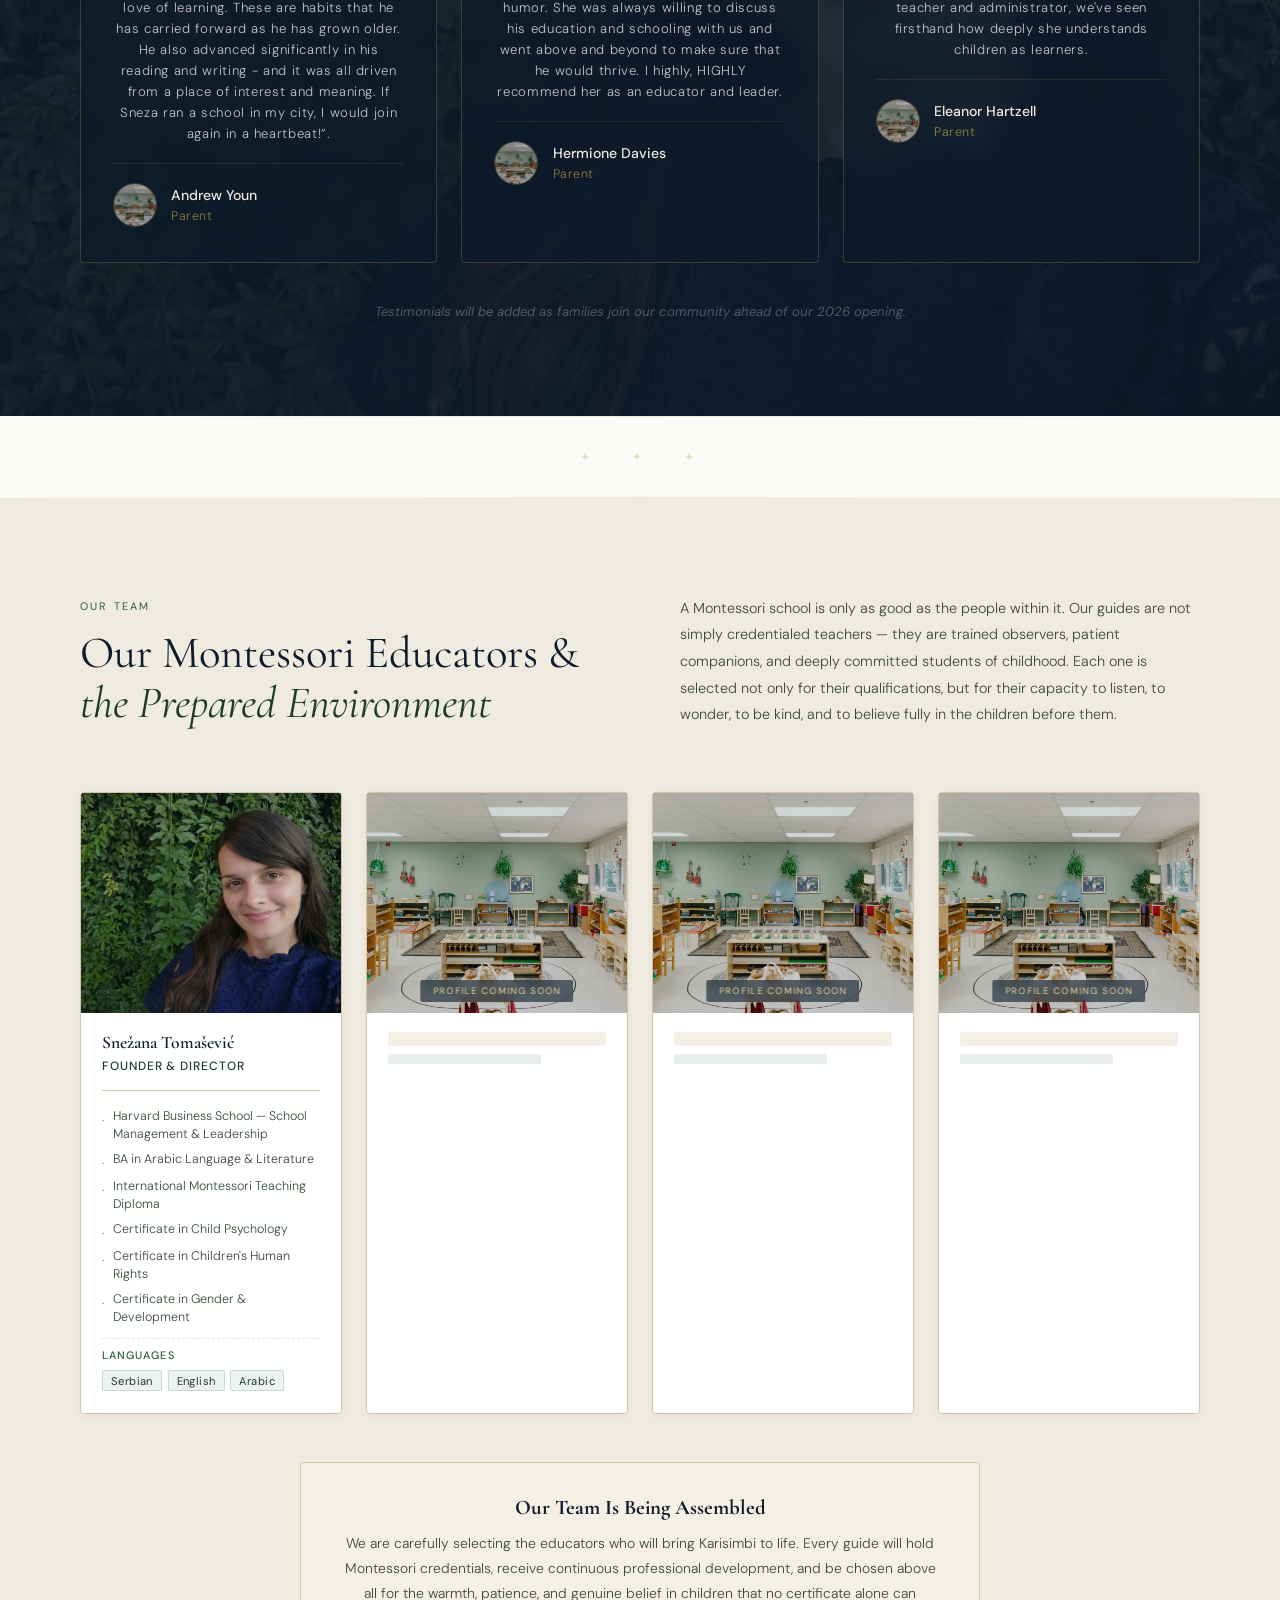
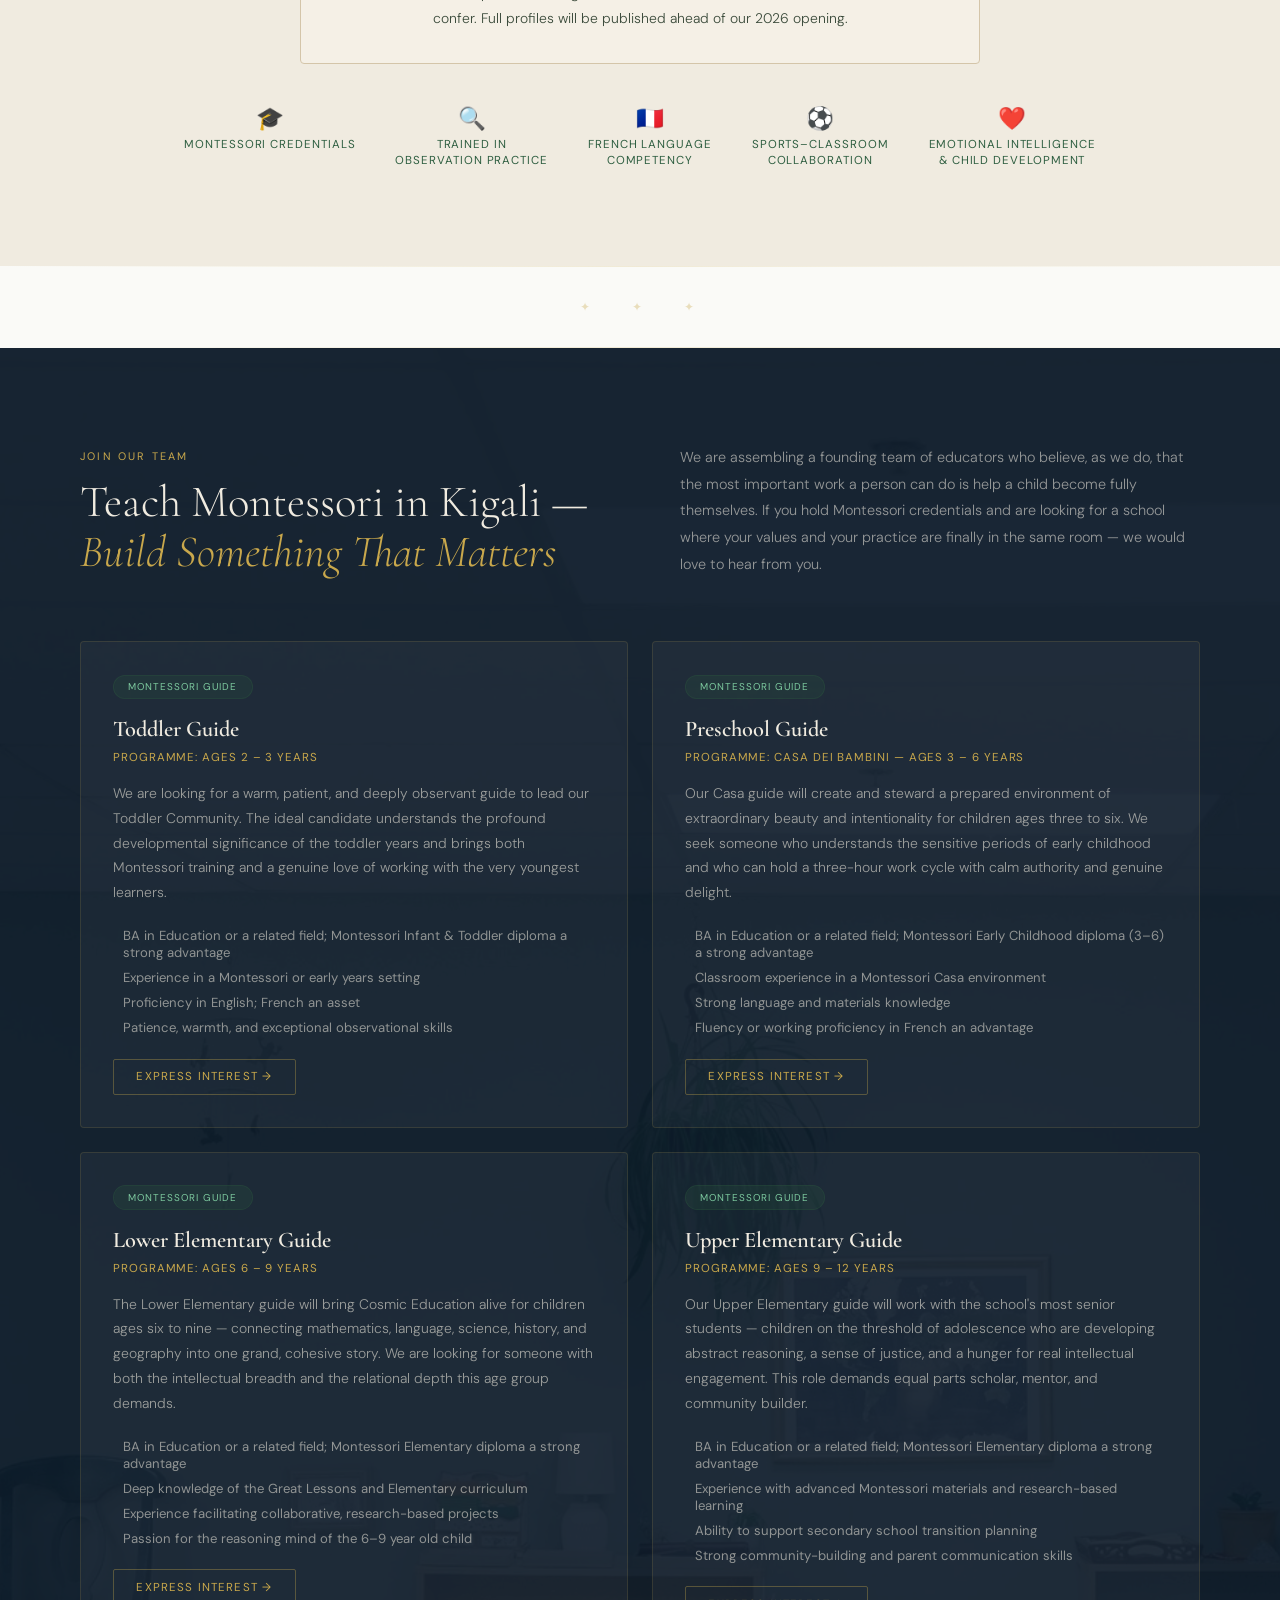
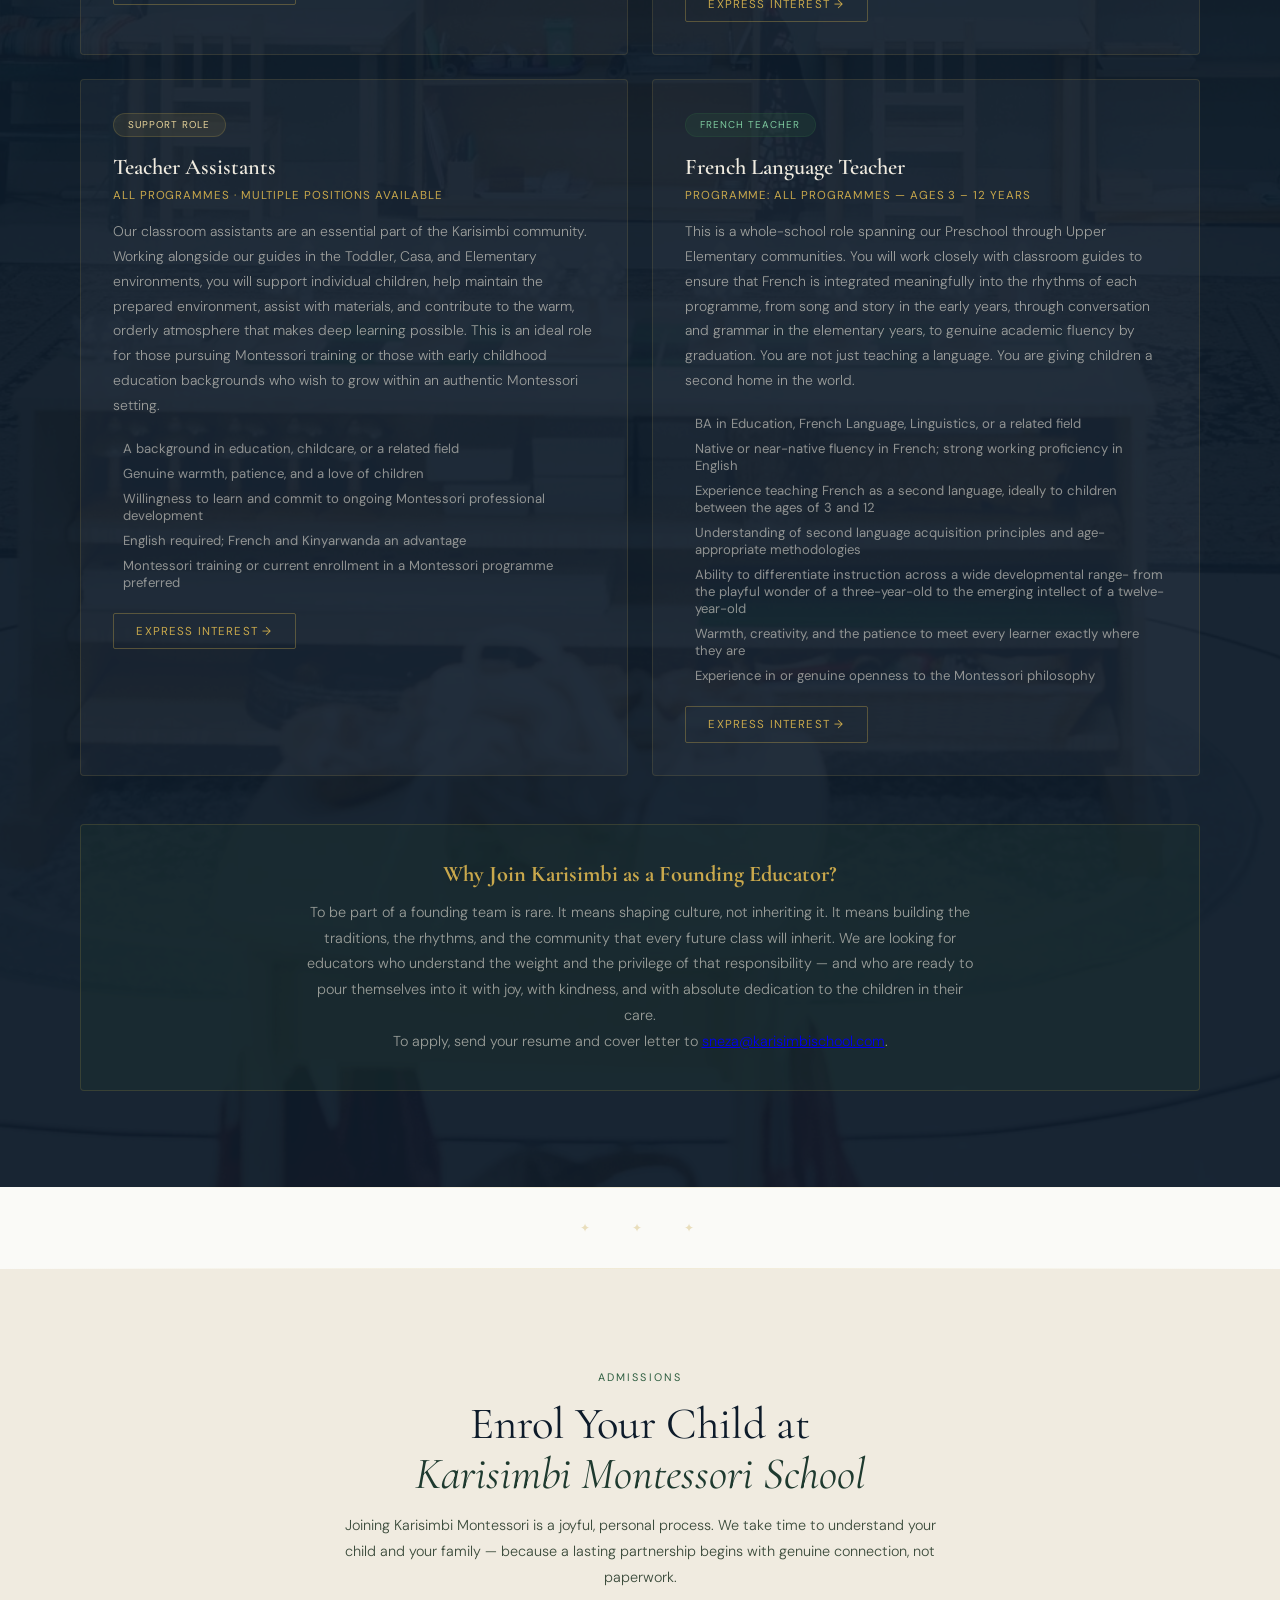
==== commit 2e1425f9: "adding applicationl form" ====
--- a/index.html
+++ b/index.html
@@ -1089,9 +1089,14 @@
       <div class="adm-cta-block">
        <a href="mailto:admin@karisimbischool.com" style="text-decoration: none;">
   <button class="btn-full">Apply for Enrolment →</button>
+  
 </a>
 <a href="assets/images/tuitionfees.pdf" target="_blank" style="text-decoration: none;">
   <button class="btn-full outline">Tuition Fee</button>
+</a>
+     <a href="https://www.transparentclassroom.com/s/7796/online_applications/new?locale=en&naked=true" style="text-decoration: none;" target="_blank">
+  <button class="btn-full">Application Form →</button>
+  
 </a>
         
         <div class="adm-image-box">
--- a/css/style.css
+++ b/css/style.css
@@ -240,7 +240,7 @@
 .phil-card.values  .phil-card-header { background: linear-gradient(135deg, var(--forest) 0%, var(--navy2) 100%); }
 .values-list { list-style: none; display: flex; flex-direction: column; gap: .75rem; }
 .values-list li { display: flex; gap: .75rem; align-items: flex-start; font-size: .875rem; line-height: 1.6; color: rgba(240,235,224,0.62); font-weight: 300; }
-.values-list li::before { content: 'âœ¦'; color: var(--gold); flex-shrink: 0; font-size: .6rem; margin-top: .3rem; }
+.values-list li::before { content: ''; color: var(--gold); flex-shrink: 0; font-size: .6rem; margin-top: .3rem; }
 .values-list li strong { color: var(--gold-lt); }
 
 /* â•â• WHY â•â• */
@@ -288,7 +288,7 @@
 .sports-col h4 { font-family: 'Cormorant Garamond', serif; font-size: 1.15rem; color: var(--gold); margin-bottom: 1rem; }
 .sports-list { list-style: none; display: flex; flex-direction: column; gap: .65rem; }
 .sports-list li { font-size: .85rem; line-height: 1.65; color: rgba(240,235,224,0.72); display: flex; gap: .7rem; align-items: flex-start; }
-.sports-list li::before { content: 'â†’'; color: var(--gold); flex-shrink: 0; font-size: .72rem; margin-top: .2rem; }
+.sports-list li::before { content: ''; color: var(--gold); flex-shrink: 0; font-size: .72rem; margin-top: .2rem; }
 .sports-disciplines { display: grid; grid-template-columns: repeat(4, 1fr); gap: 1.2rem; margin-top: 3rem; }
 .sport-card { background: rgba(13,27,42,0.35); border: 1px solid rgba(201,168,76,0.2); border-radius: 4px; padding: 0; text-align: center; transition: background .3s, border-color .3s; overflow: hidden; display: flex; flex-direction: column; }
 .sport-card:hover { background: rgba(201,168,76,0.1); border-color: rgba(201,168,76,0.4); }
@@ -886,7 +886,7 @@
 
 .job-requirements li { font-size: .82rem; color: rgba(240,235,224,0.55); display: flex; gap: .6rem; align-items: flex-start; }
 
-.job-requirements li::before { content: 'âœ¦'; color: var(--gold); flex-shrink: 0; font-size: .55rem; margin-top: .22rem; }
+.job-requirements li::before { content: ''; color: var(--gold); flex-shrink: 0; font-size: .55rem; margin-top: .22rem; }
 
 .job-apply-btn { display: inline-block; padding: .6rem 1.4rem; background: transparent; border: 1px solid rgba(201,168,76,0.35); border-radius: 2px; font-size: .72rem; letter-spacing: .1em; text-transform: uppercase; color: var(--gold); cursor: pointer; transition: all .25s; text-decoration: none; }
 
@@ -1062,7 +1062,7 @@
 
 .values-list li { display: flex; gap: .75rem; align-items: flex-start; font-size: .875rem; line-height: 1.6; color: rgba(240,235,224,0.62); font-weight: 300; }
 
-.values-list li::before { content: 'âœ¦'; color: var(--gold); flex-shrink: 0; font-size: .6rem; margin-top: .3rem; }
+.values-list li::before { content: ''; color: var(--gold); flex-shrink: 0; font-size: .6rem; margin-top: .3rem; }
 
 .values-list li strong { color: var(--gold-lt); }
 
@@ -1179,7 +1179,7 @@
 
 .sports-list li { font-size: .85rem; line-height: 1.65; color: rgba(240,235,224,0.72); display: flex; gap: .7rem; align-items: flex-start; }
 
-.sports-list li::before { content: 'â†’'; color: var(--gold); flex-shrink: 0; font-size: .72rem; margin-top: .2rem; }
+
 
 .sports-disciplines { display: grid; grid-template-columns: repeat(4, 1fr); gap: 1.2rem; margin-top: 3rem; }
 
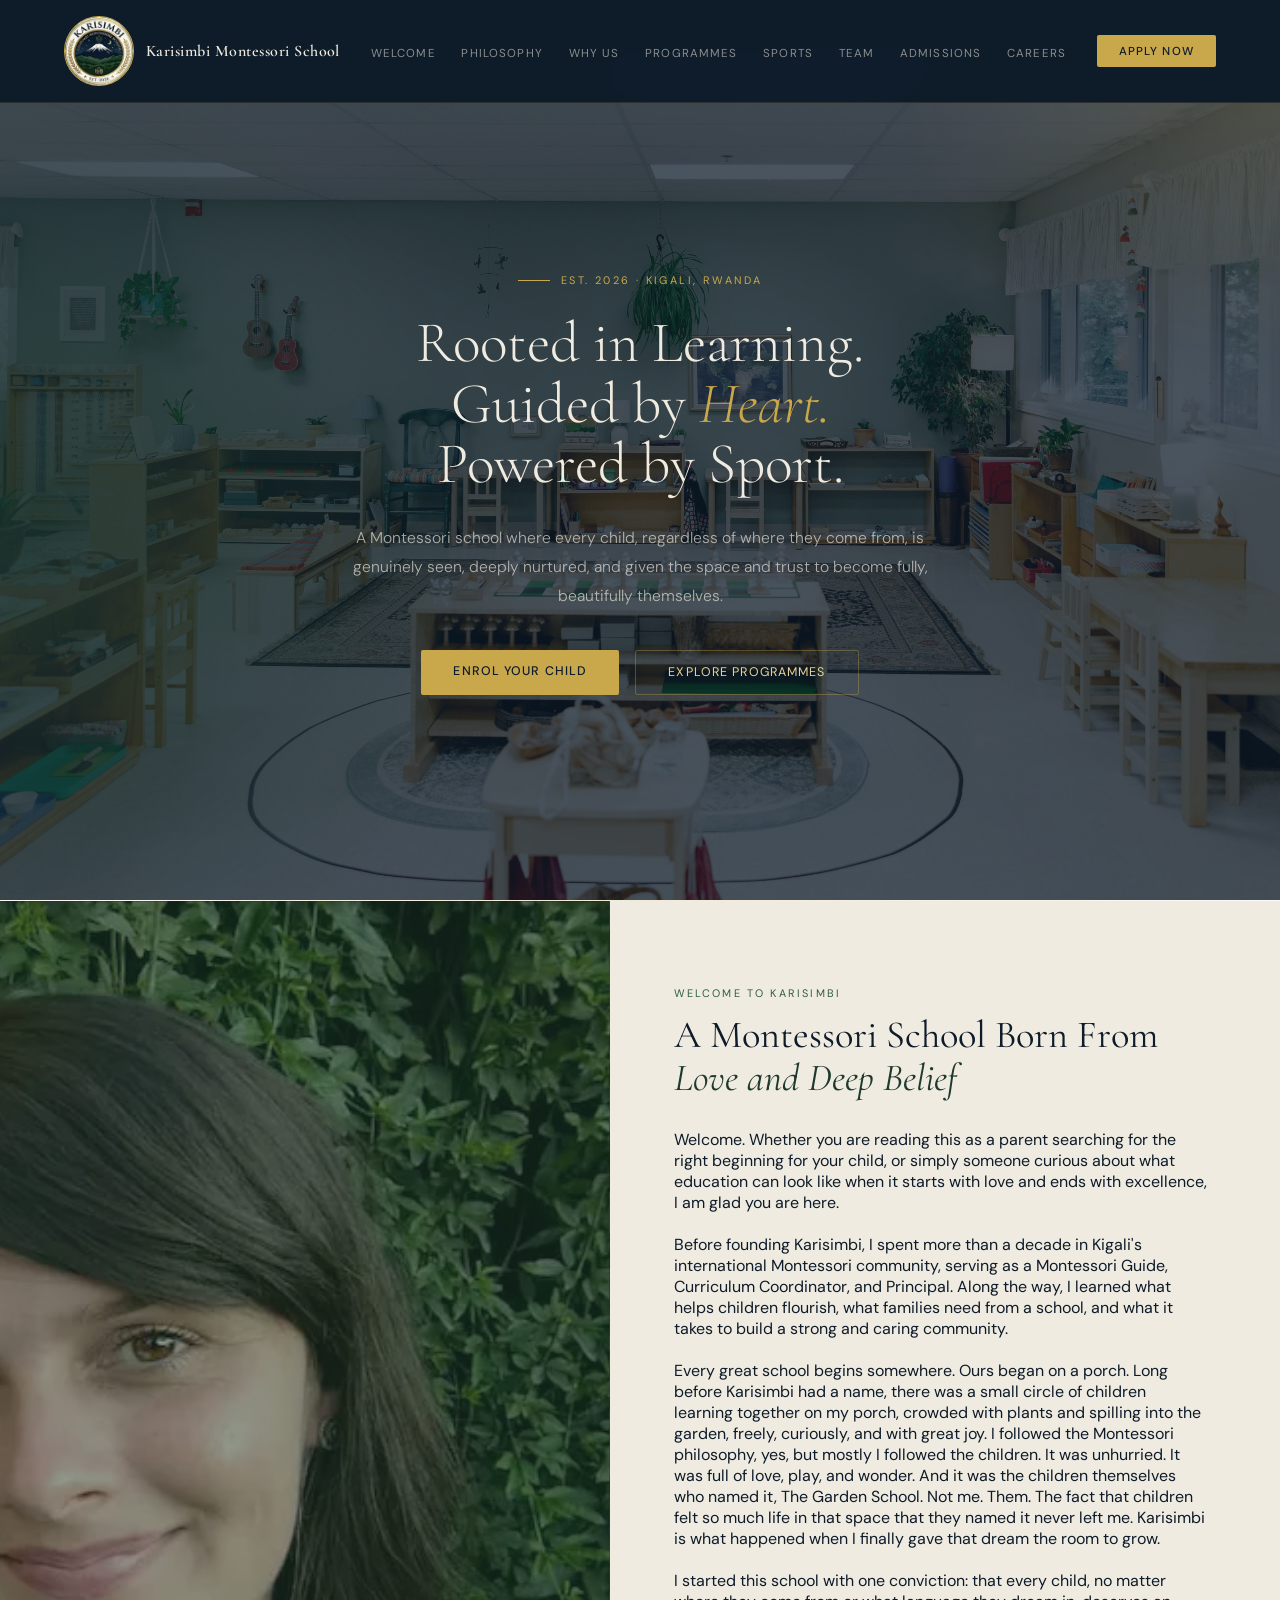
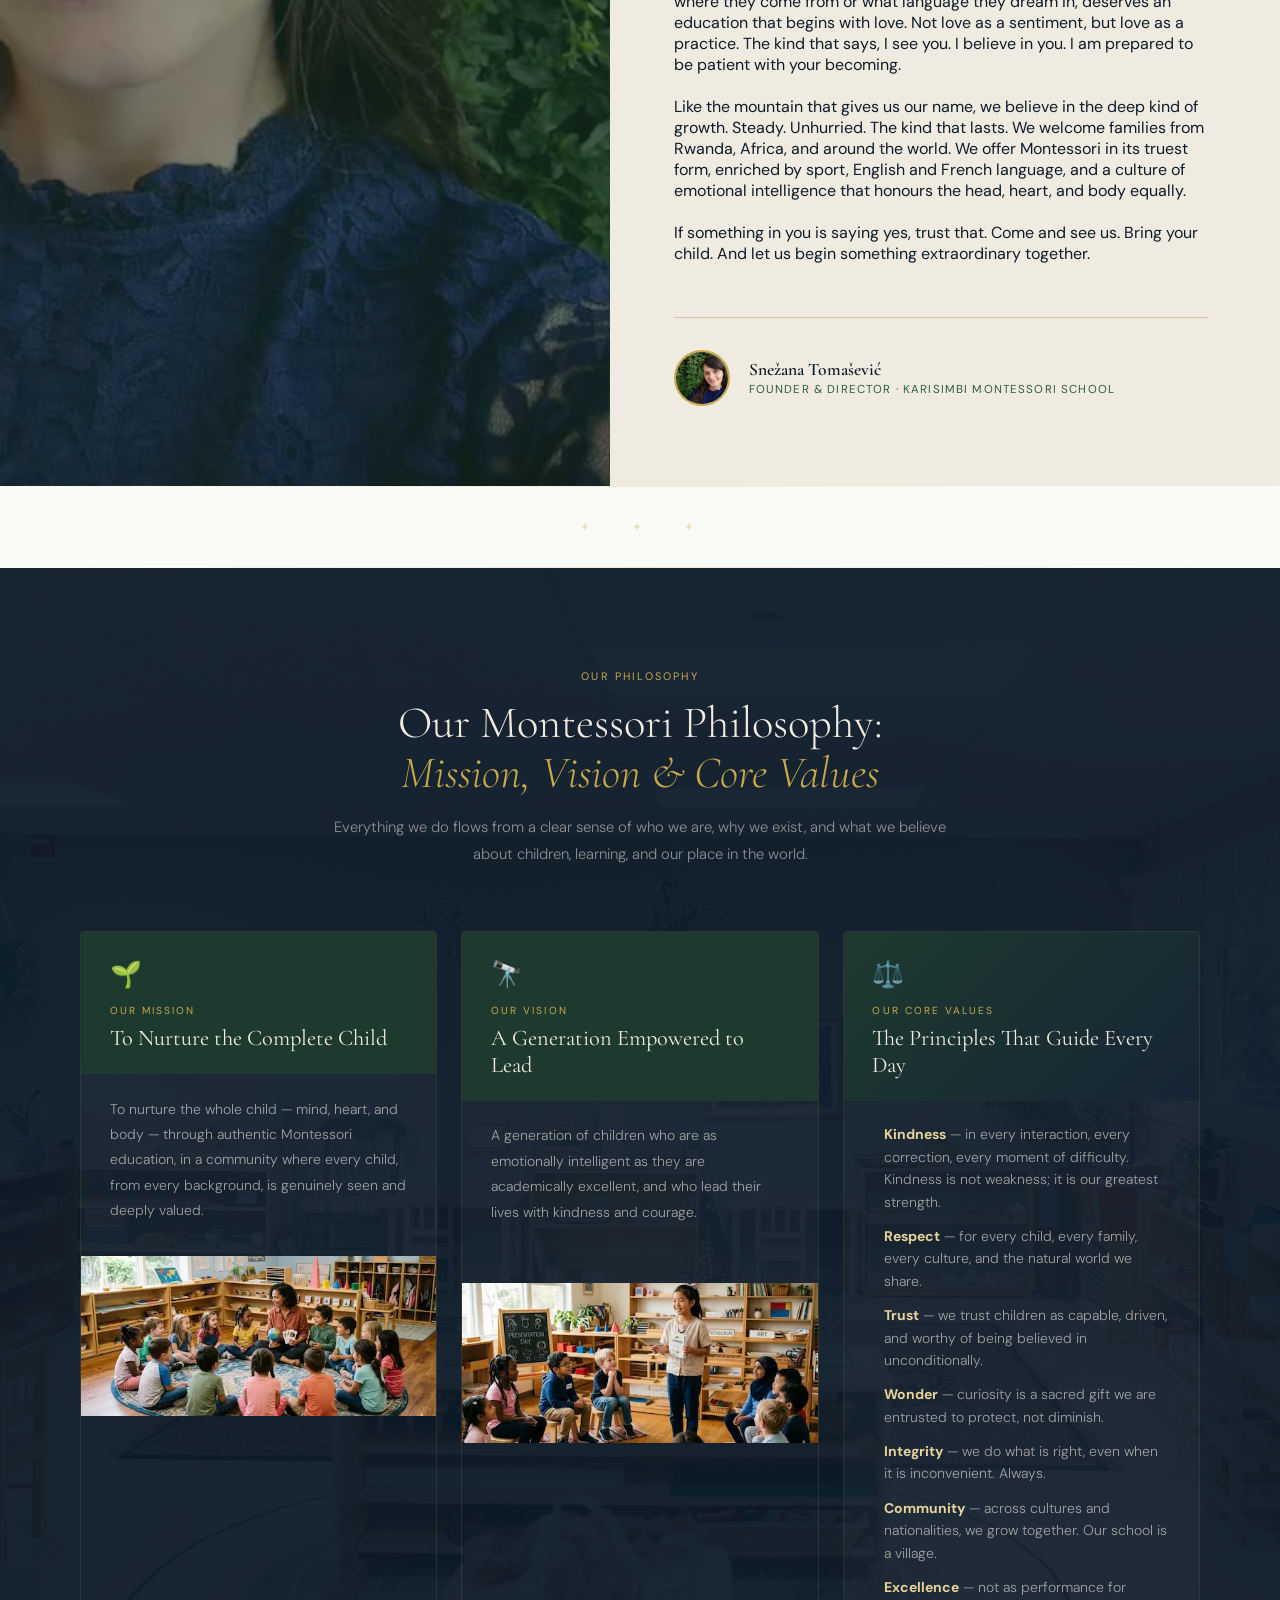
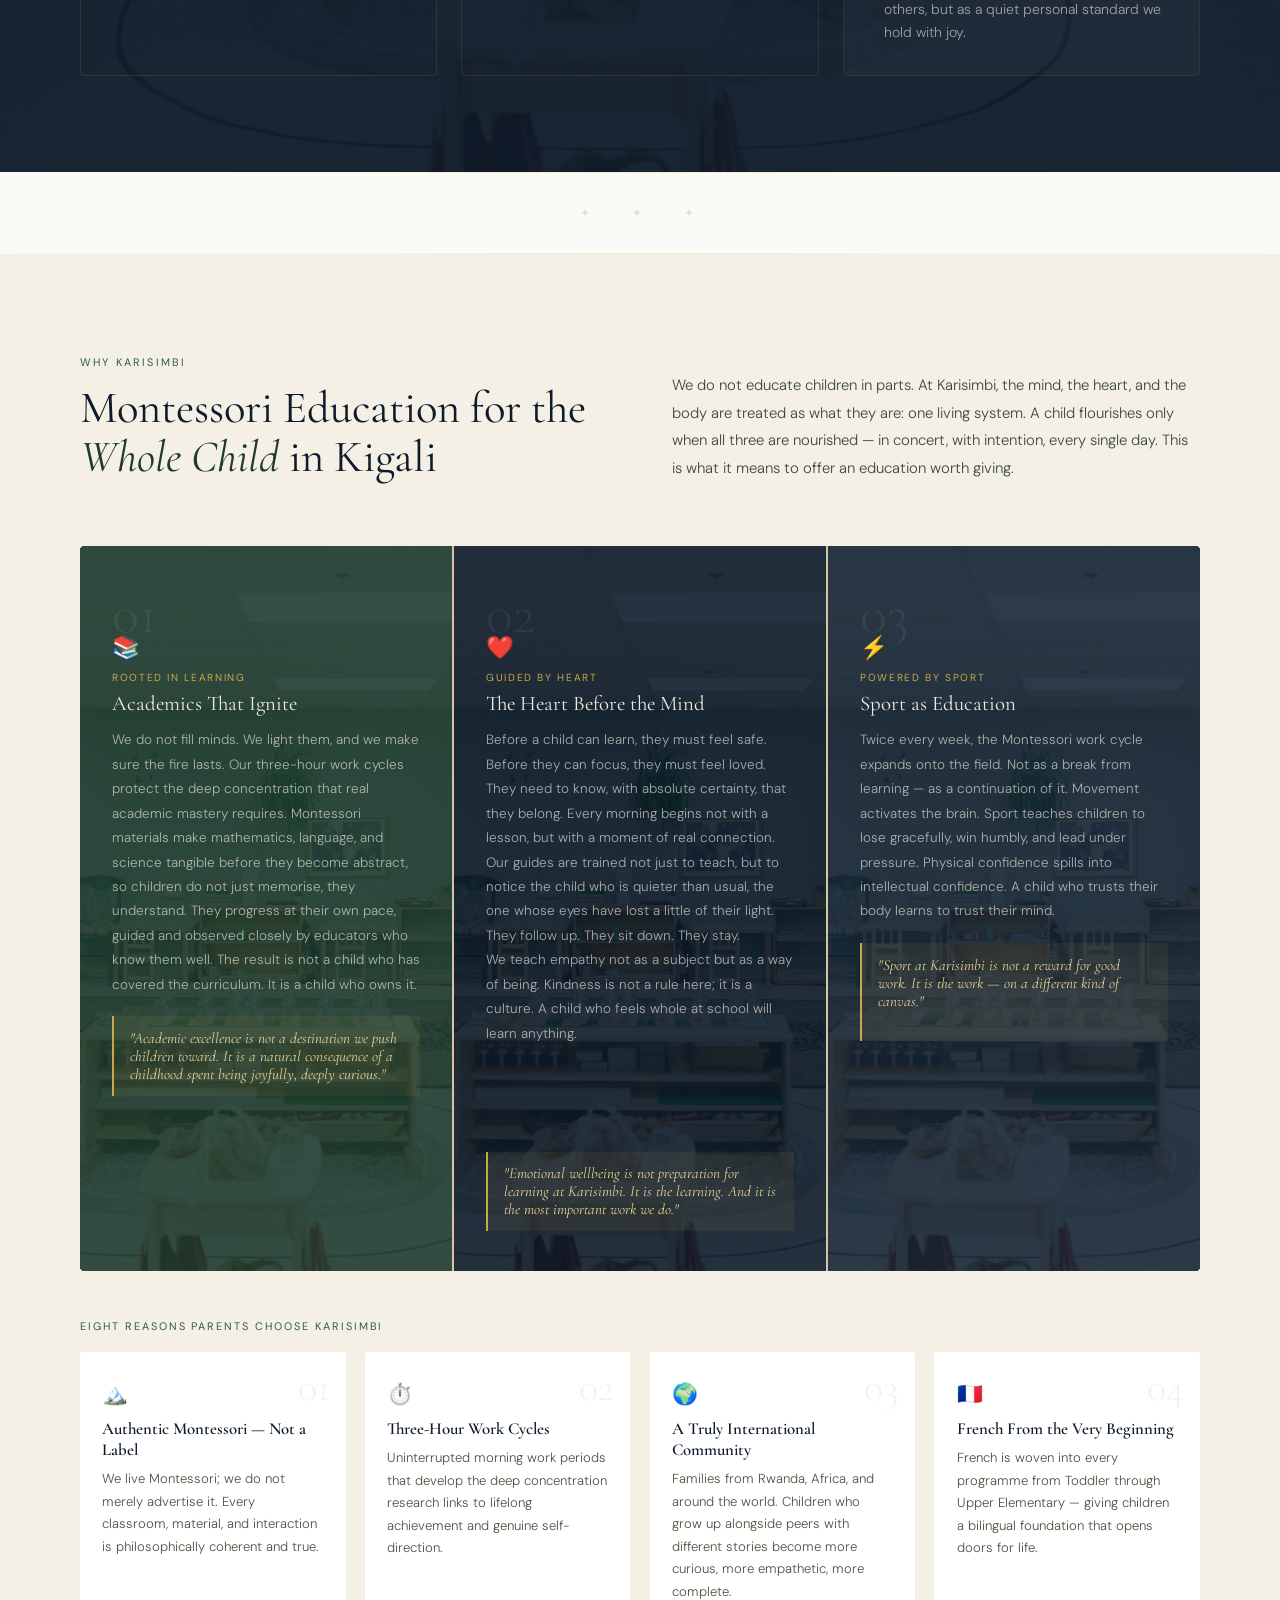
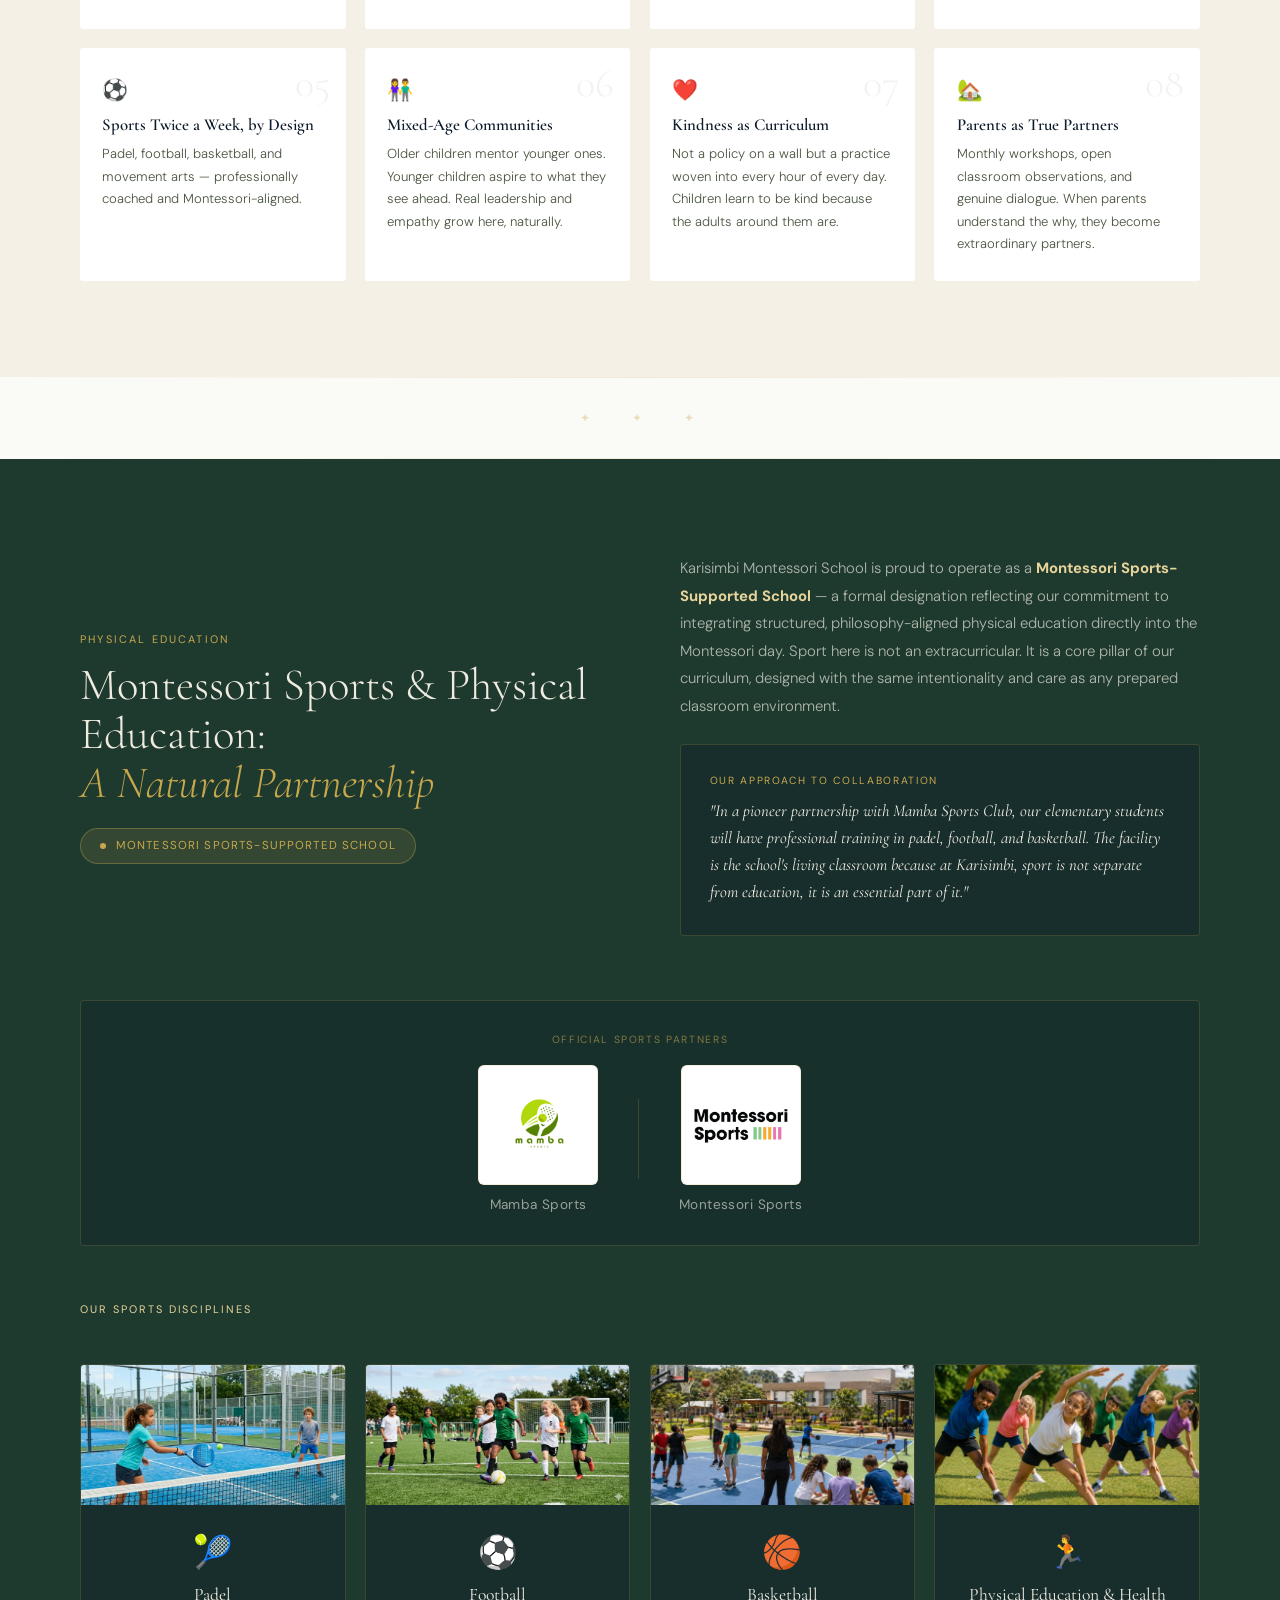
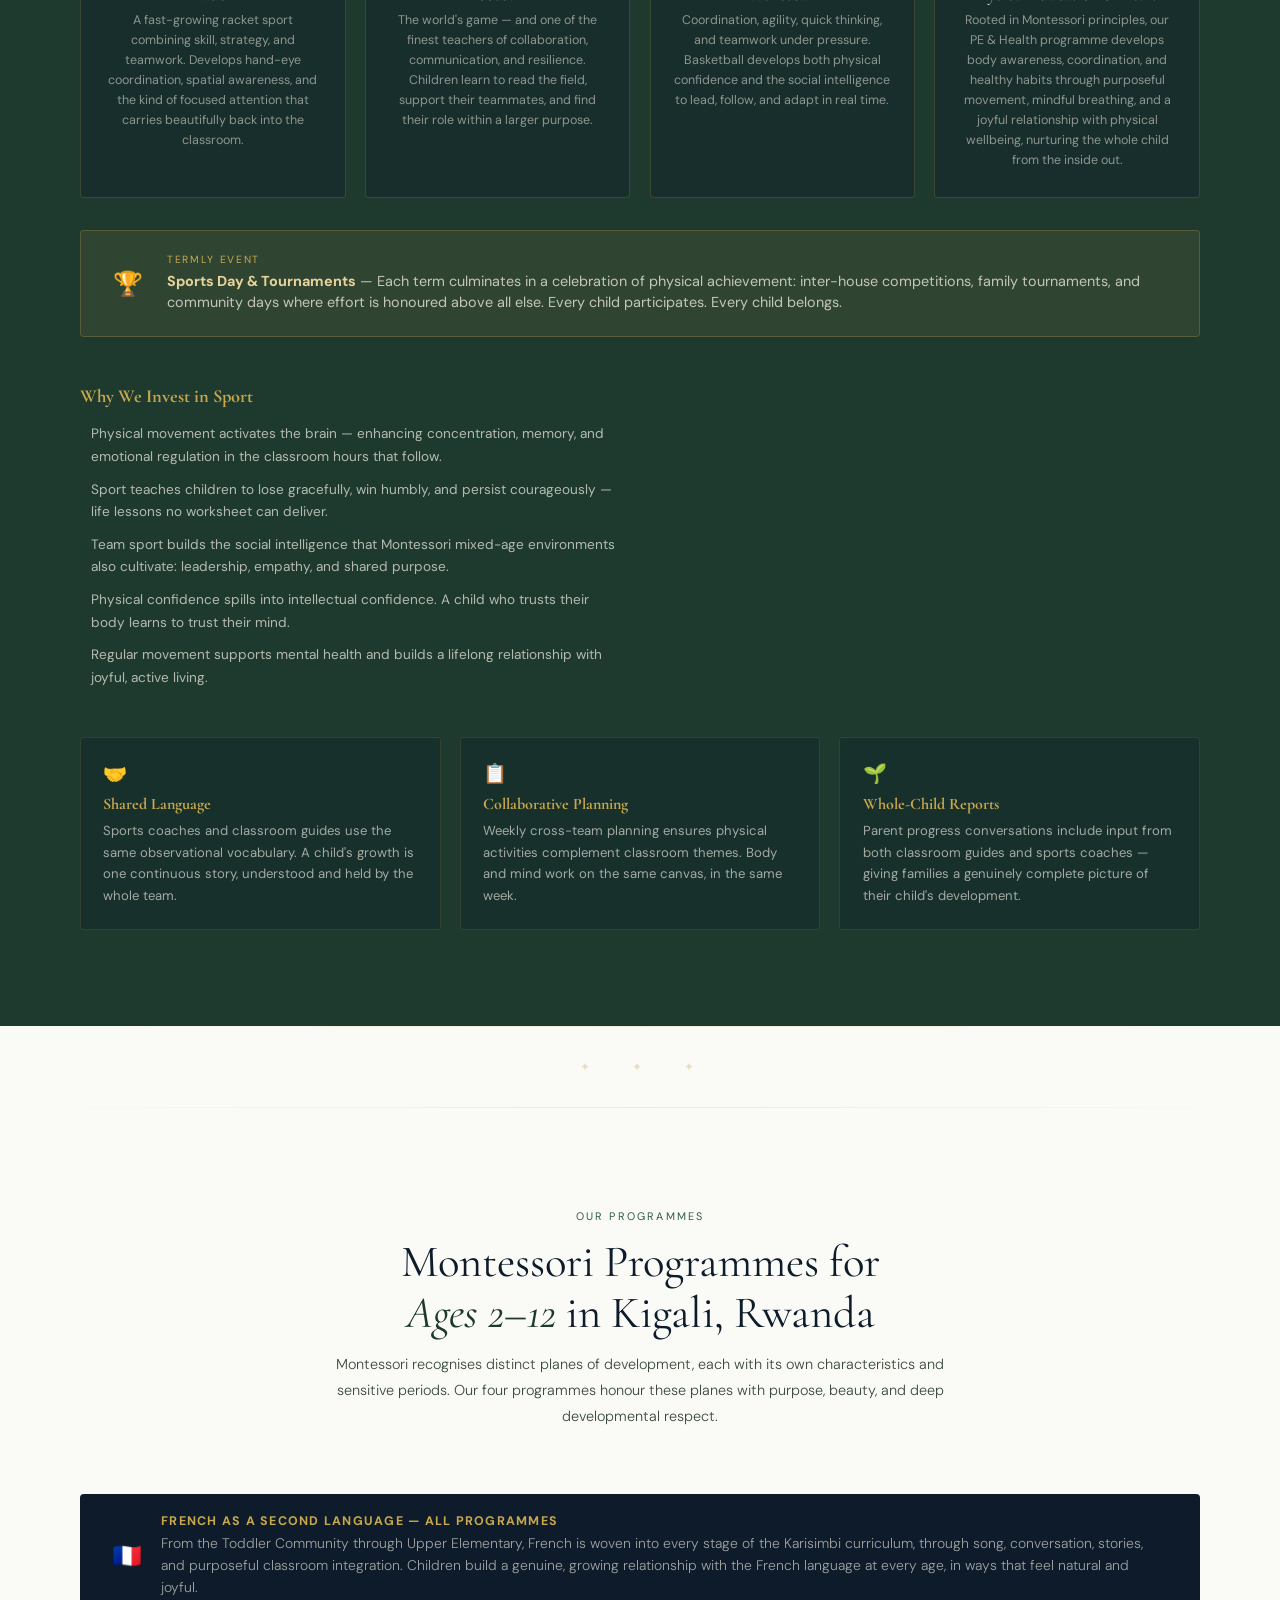
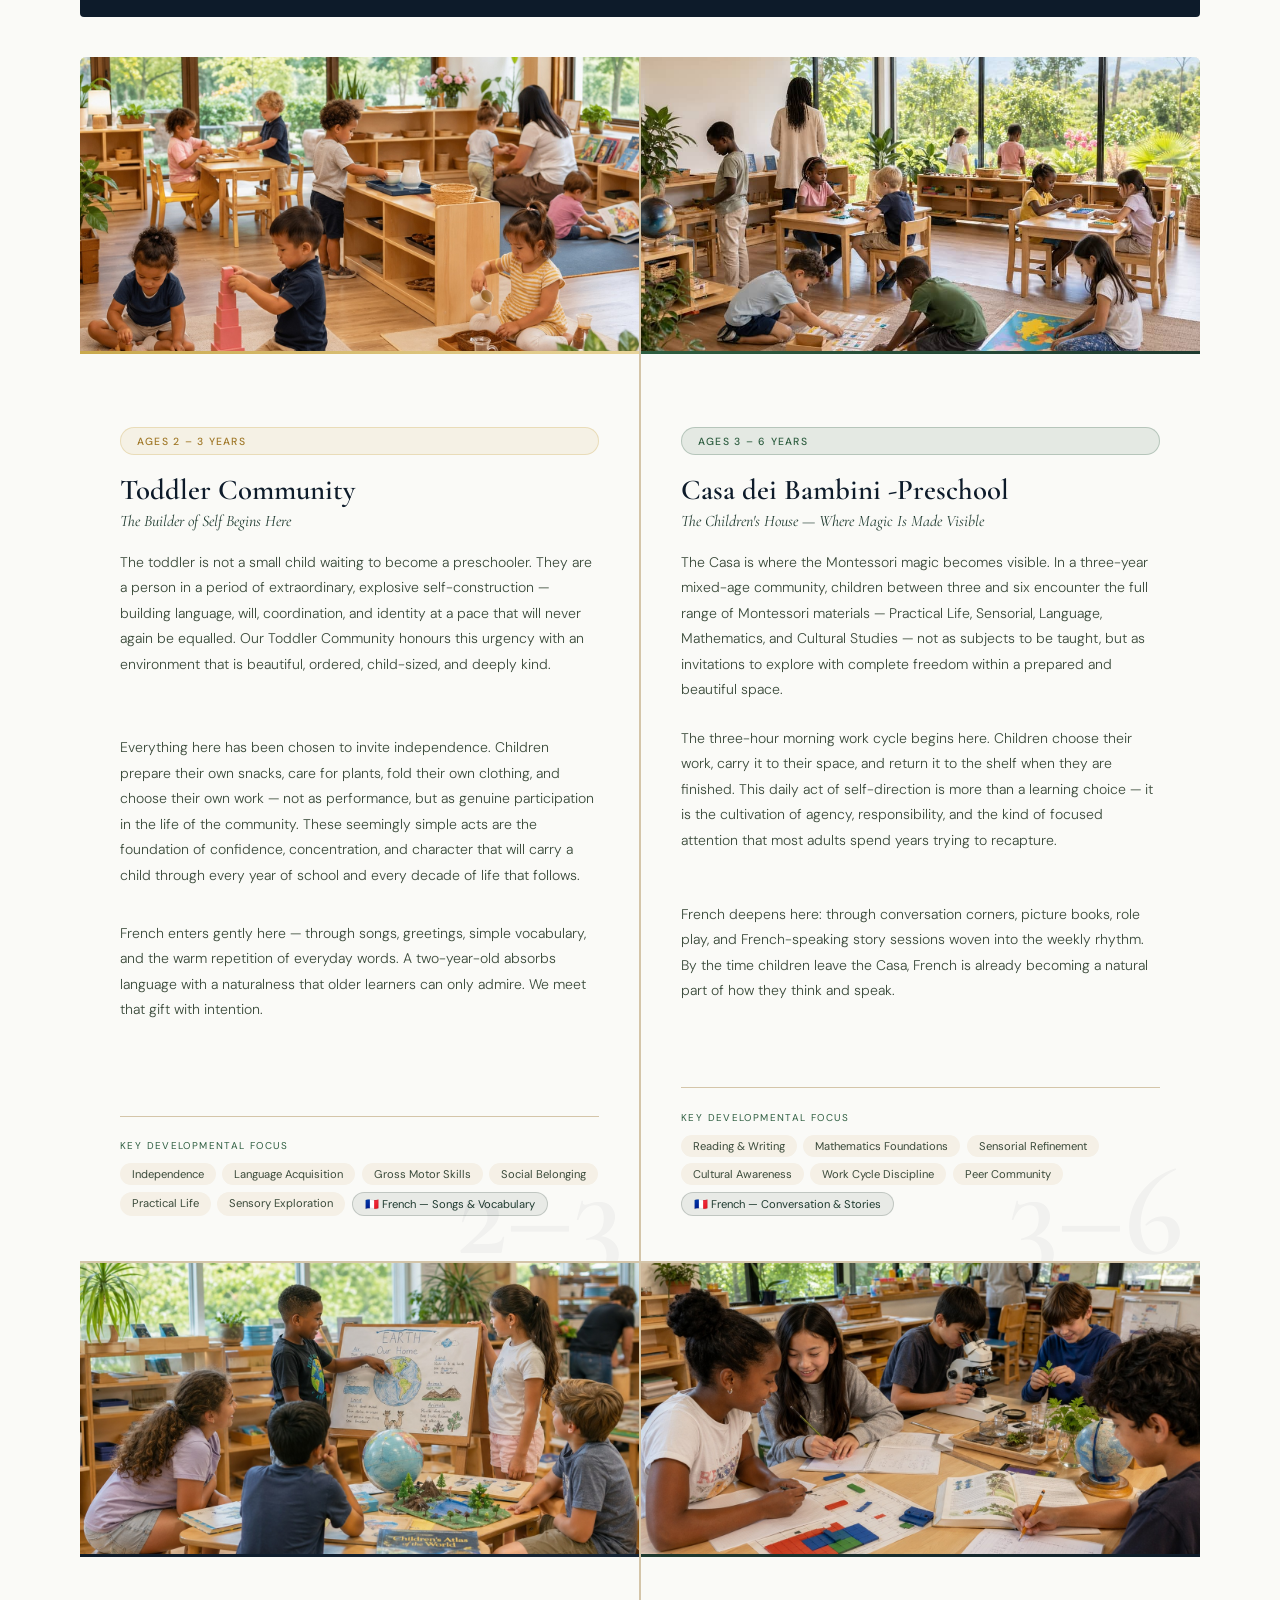
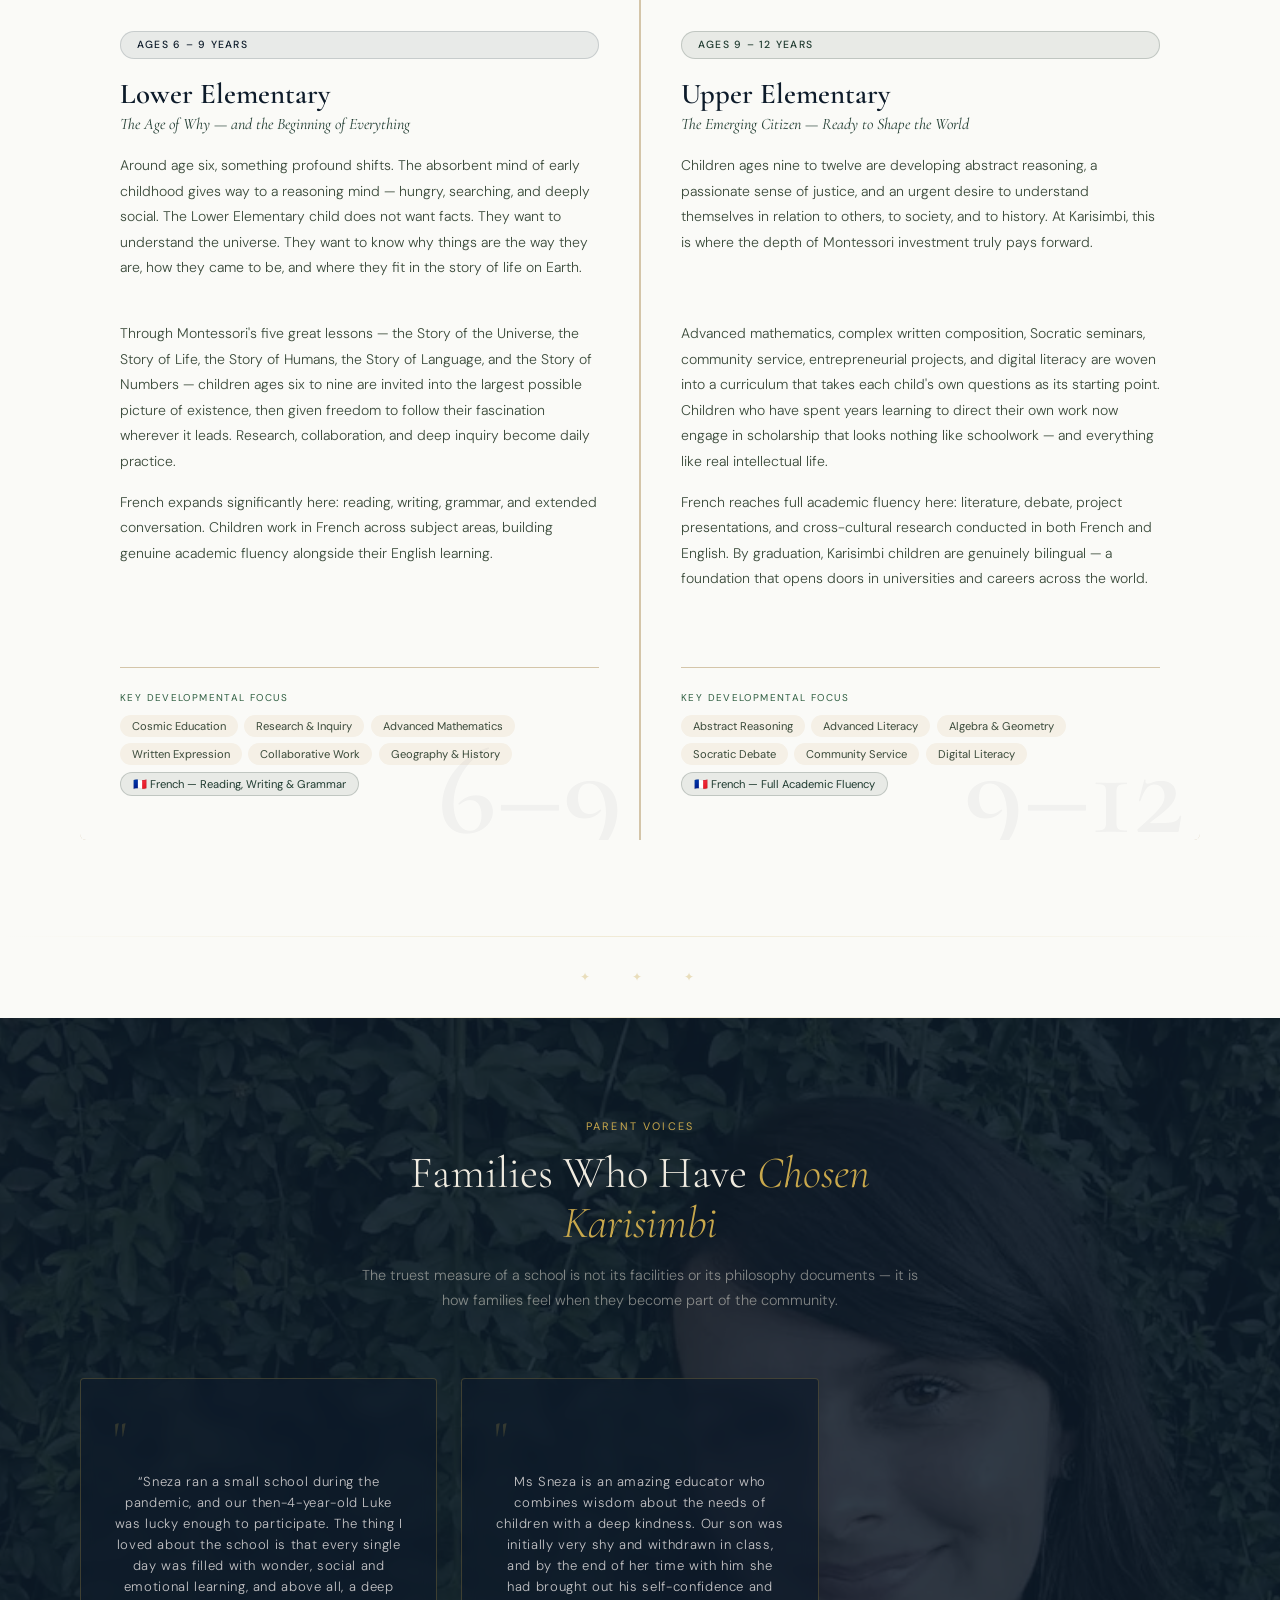
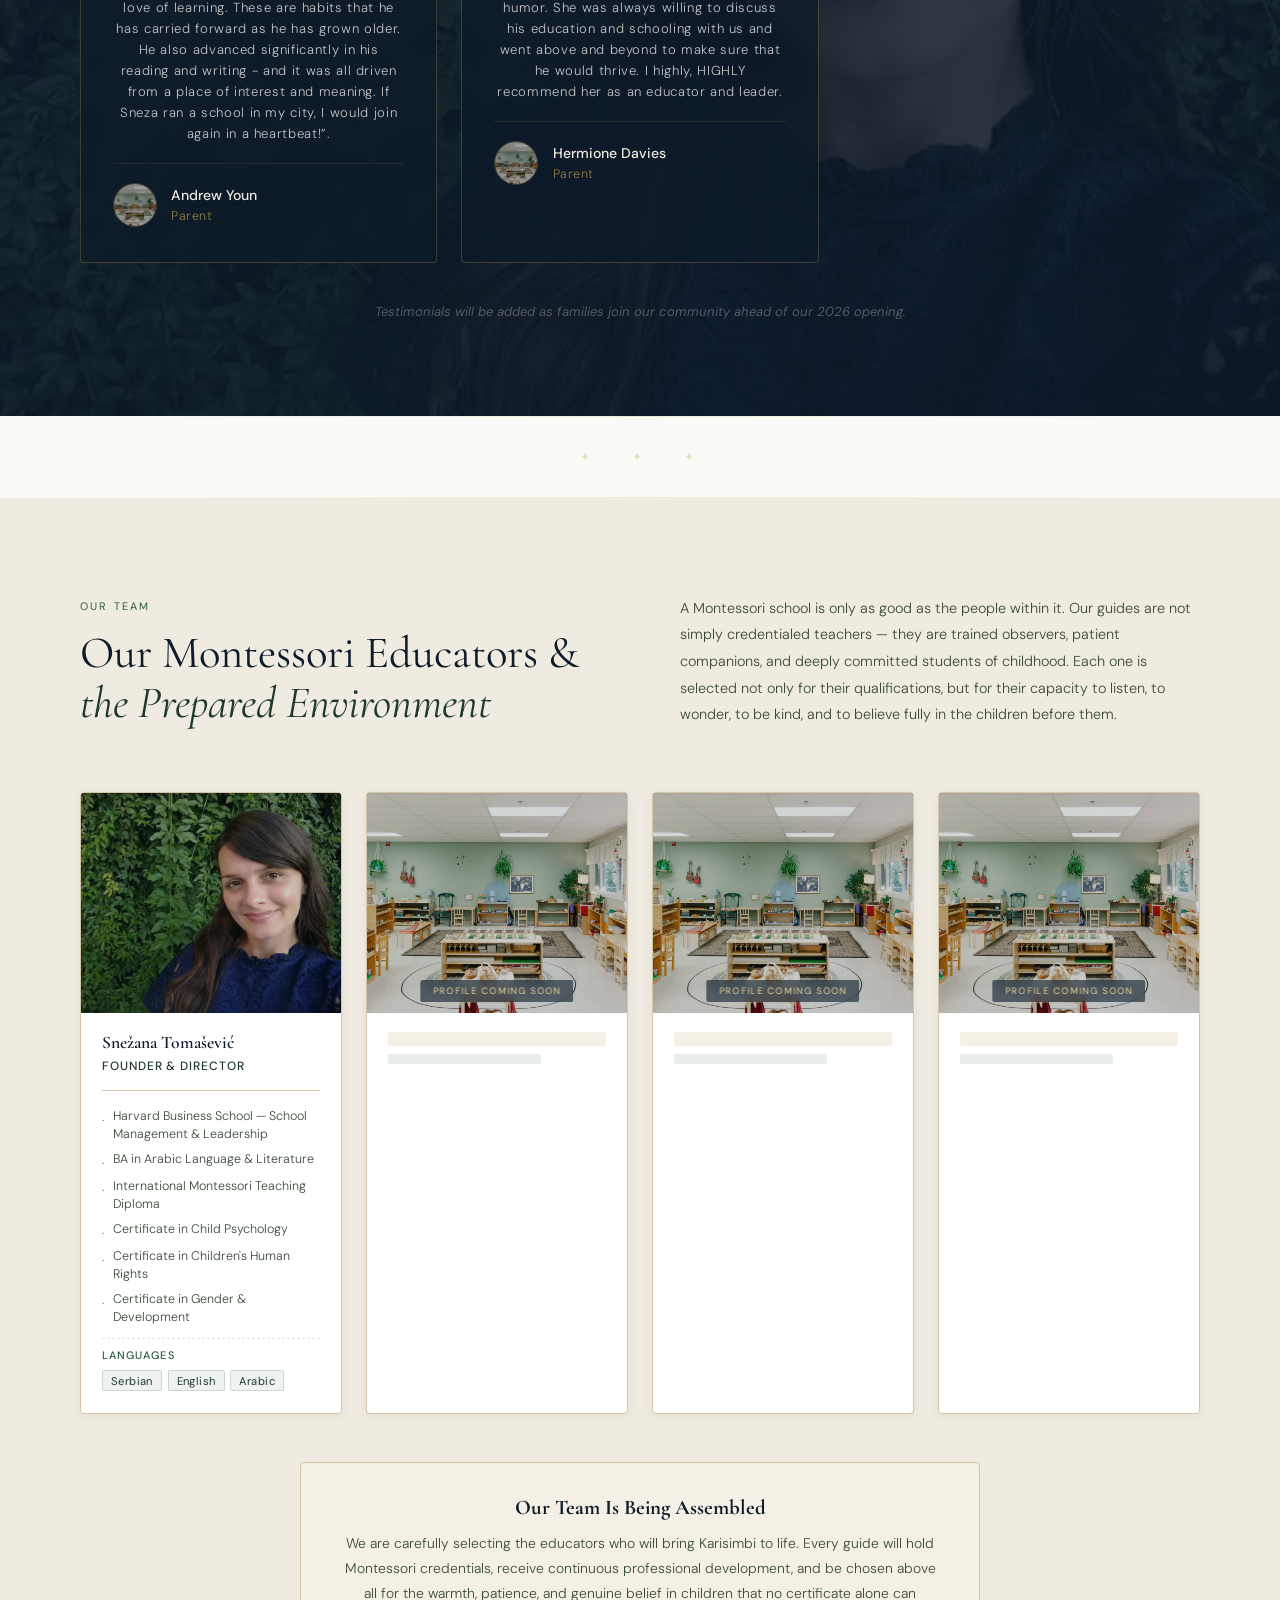
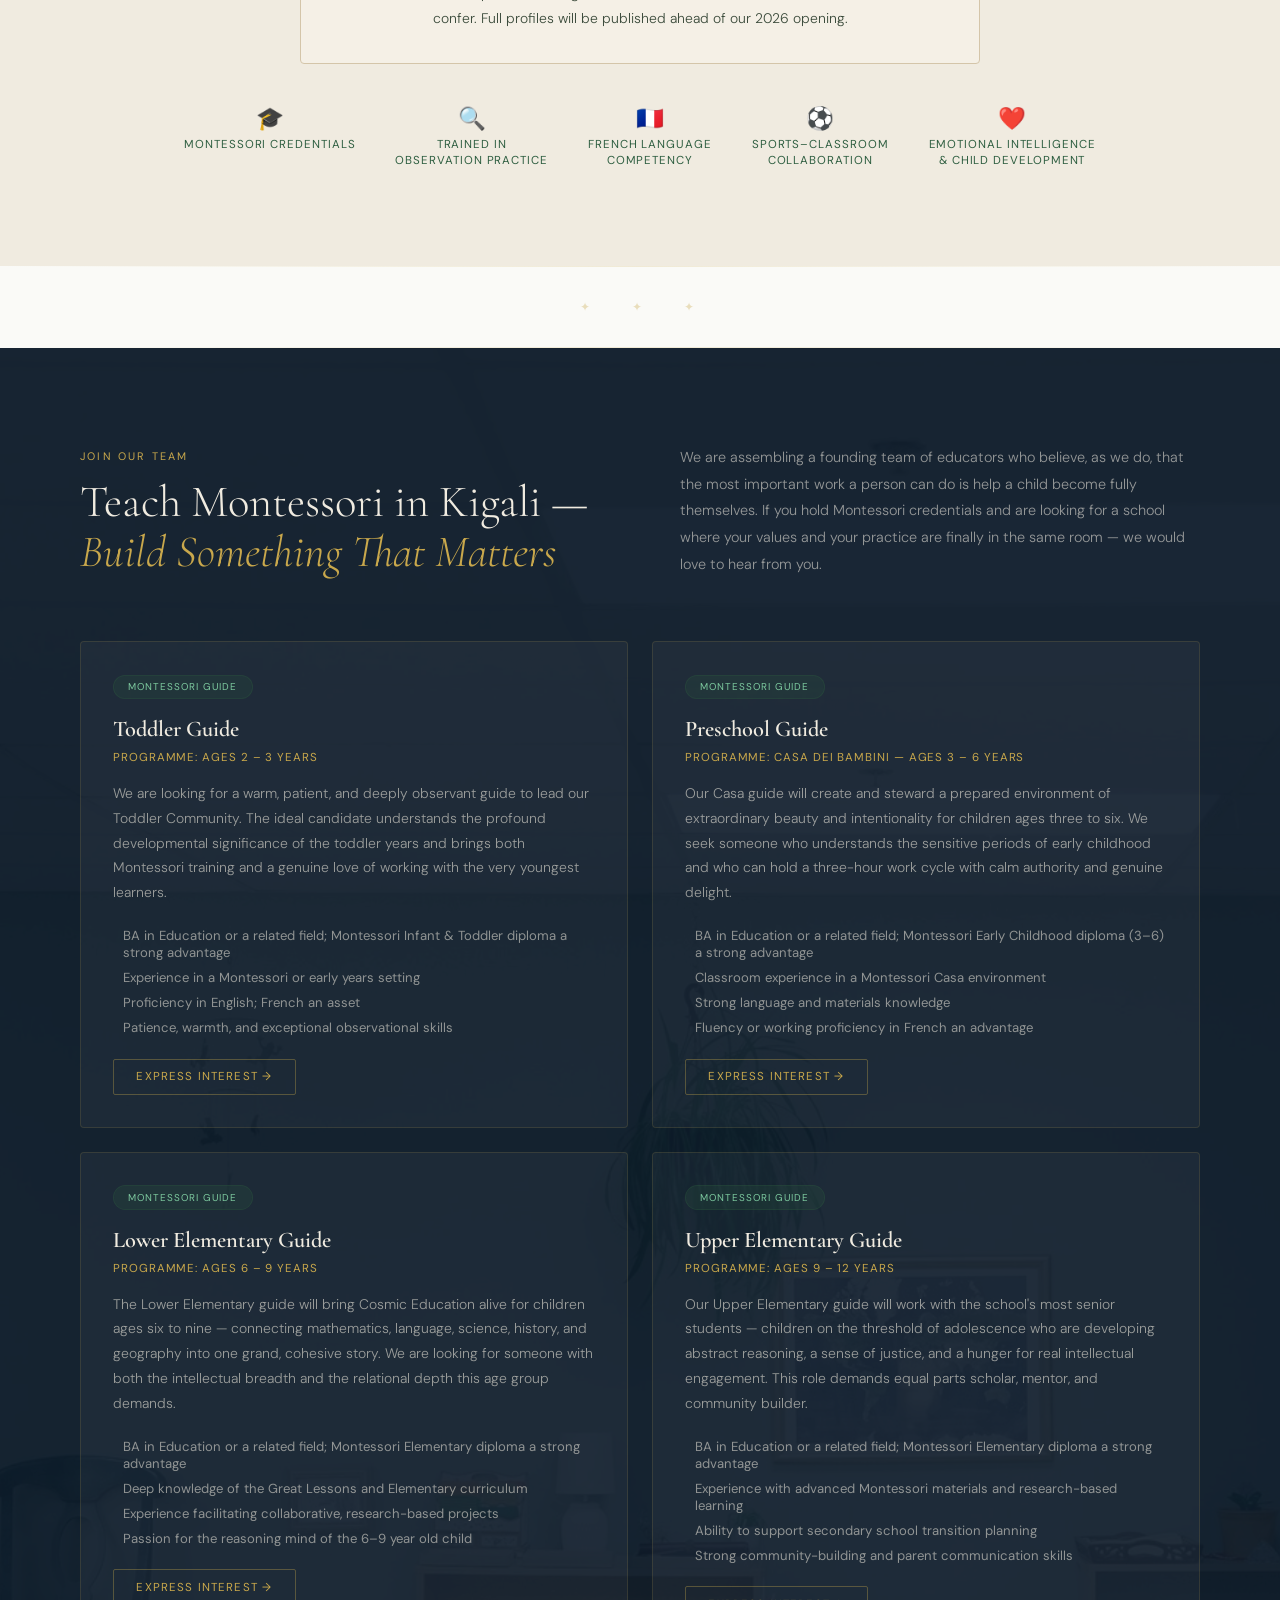
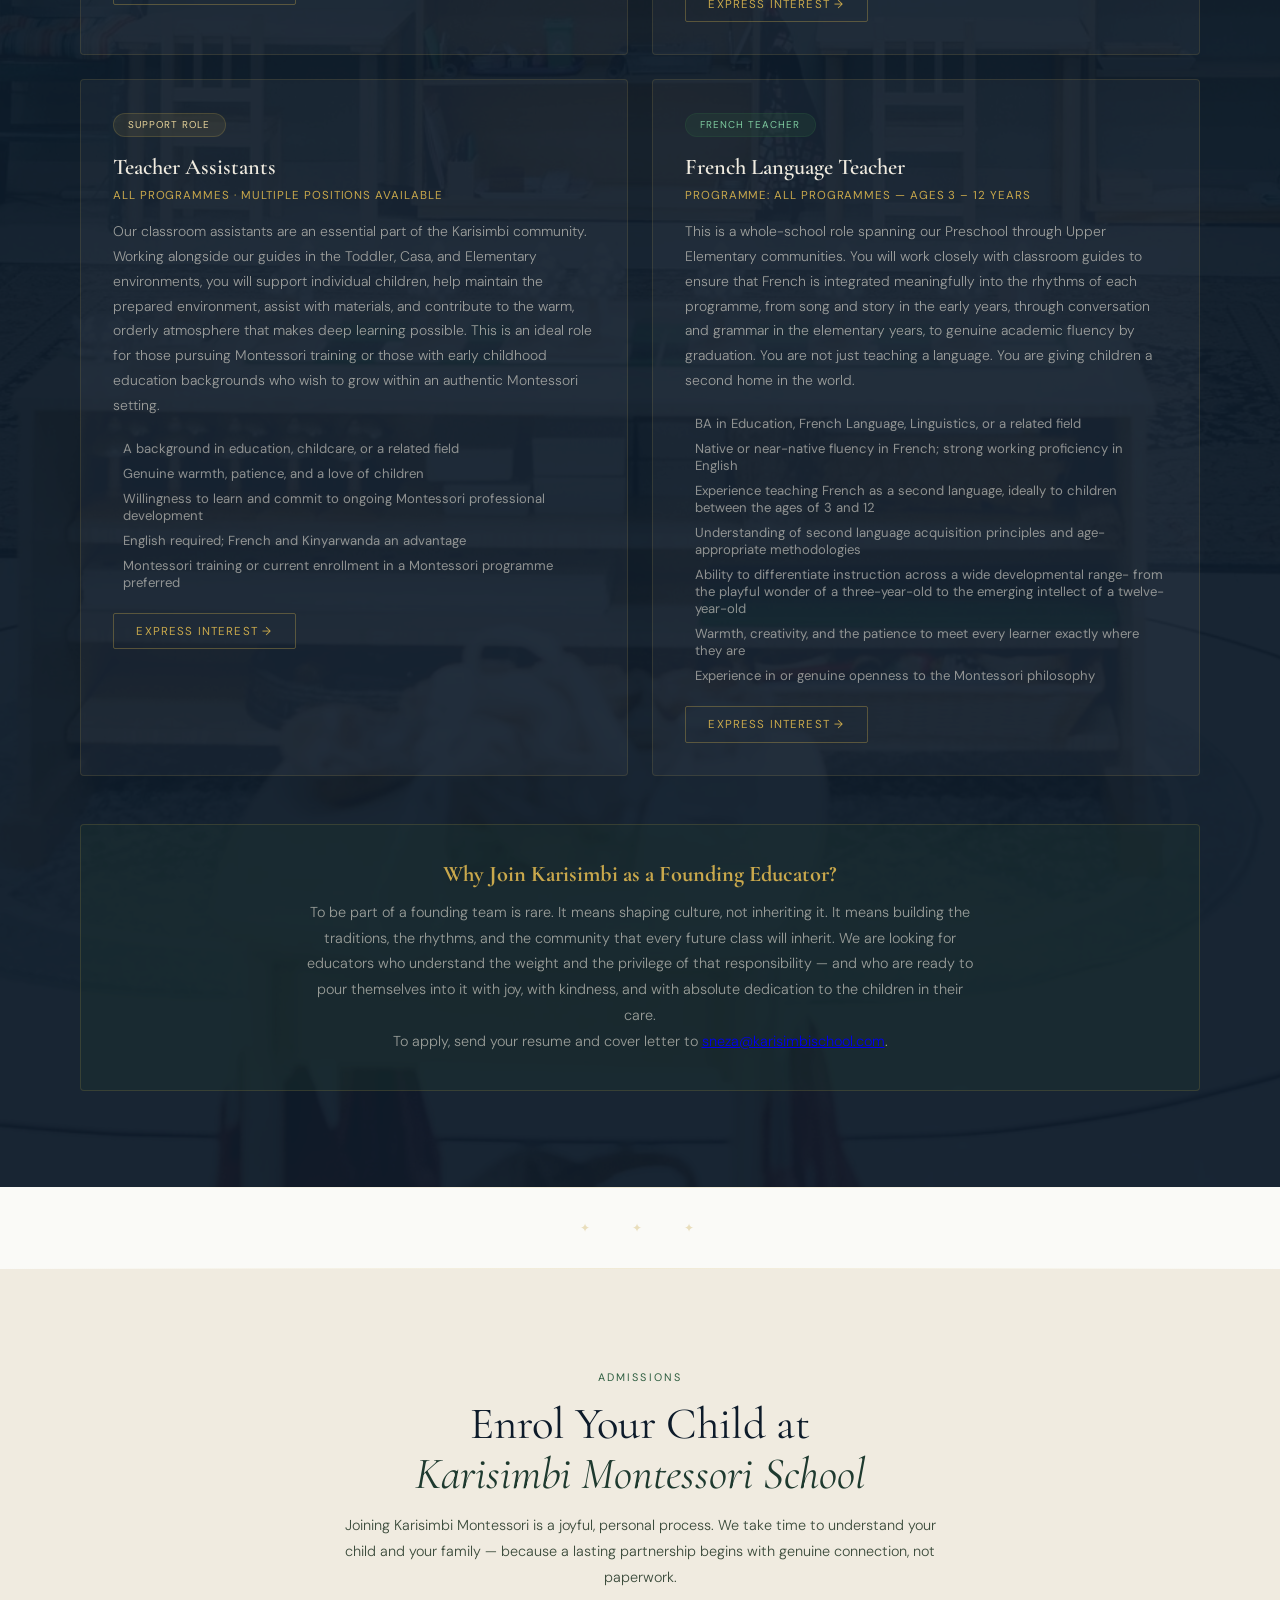
==== commit b195835b: "remove ELEANOR from testmonial" ====
--- a/index.html
+++ b/index.html
@@ -784,7 +784,7 @@
       </div>
     </div>
 
-    <div class="test-card">
+    <!-- <div class="test-card">
       <div class="test-quote-icon">"</div>
       <div class="test-body"><p class="test-placeholder">We met Sneza during COVID when we joined her homeschool pod. While most children were falling behind during lockdowns, our daughter flew through milestones and re-entered school reading confidently. Having known Sneza as both teacher and administrator, we've seen firsthand how deeply she understands children as learners.</p></div>
       <div class="test-divider"></div>
@@ -795,7 +795,7 @@
           <div class="test-role-placeholder">Parent</div>
         </div>
       </div>
-    </div>
+    </div> -->
 
   </div>
   <p class="test-note">Testimonials will be added as families join our community ahead of our 2026 opening.</p>
@@ -1094,10 +1094,10 @@
 <a href="assets/images/tuitionfees.pdf" target="_blank" style="text-decoration: none;">
   <button class="btn-full outline">Tuition Fee</button>
 </a>
-     <a href="https://www.transparentclassroom.com/s/7796/online_applications/new?locale=en&naked=true" style="text-decoration: none;" target="_blank">
+     <!-- <a href="https://www.transparentclassroom.com/s/7796/online_applications/new?locale=en&naked=true" style="text-decoration: none;" target="_blank">
   <button class="btn-full">Application Form →</button>
   
-</a>
+</a> -->
         
         <div class="adm-image-box">
           <img src="assets/images/Logo.webp" alt="Karisimbi Montessori School — admissions open for 2026, Kigali, Rwanda"/>
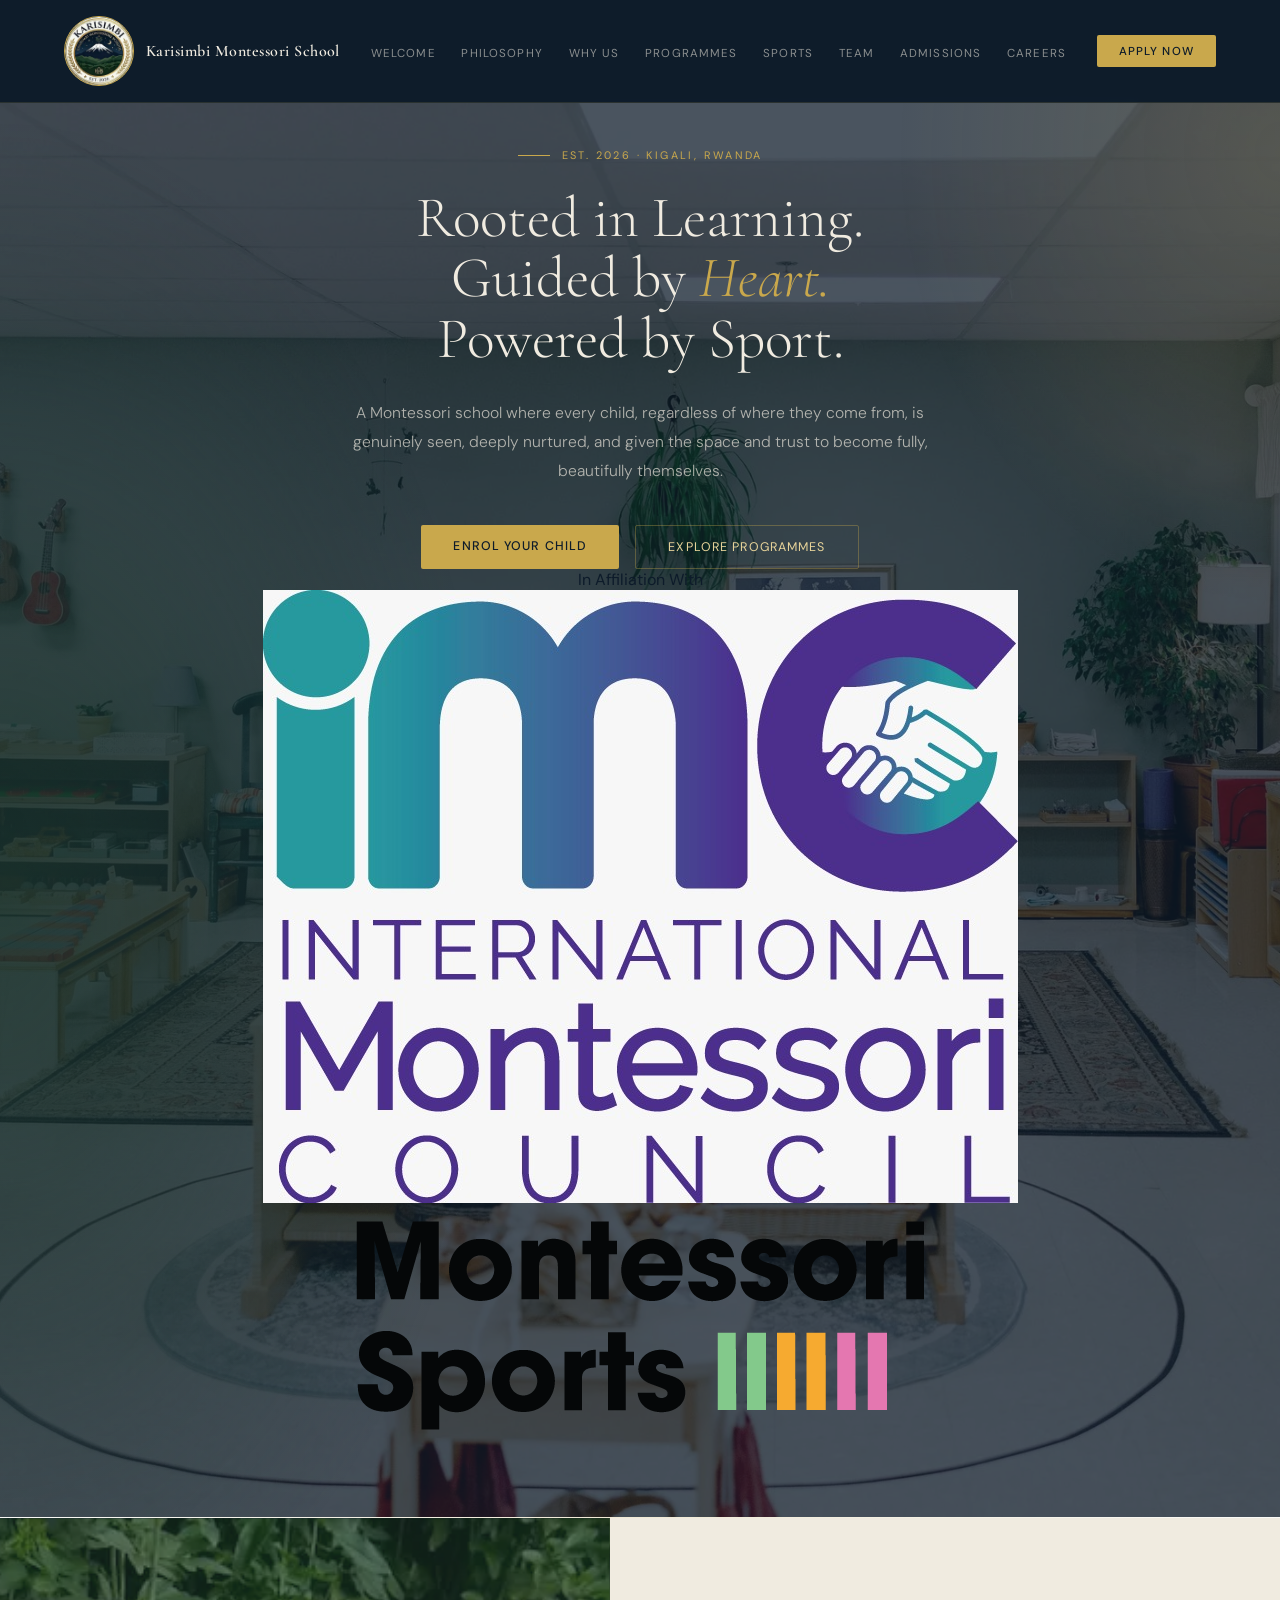
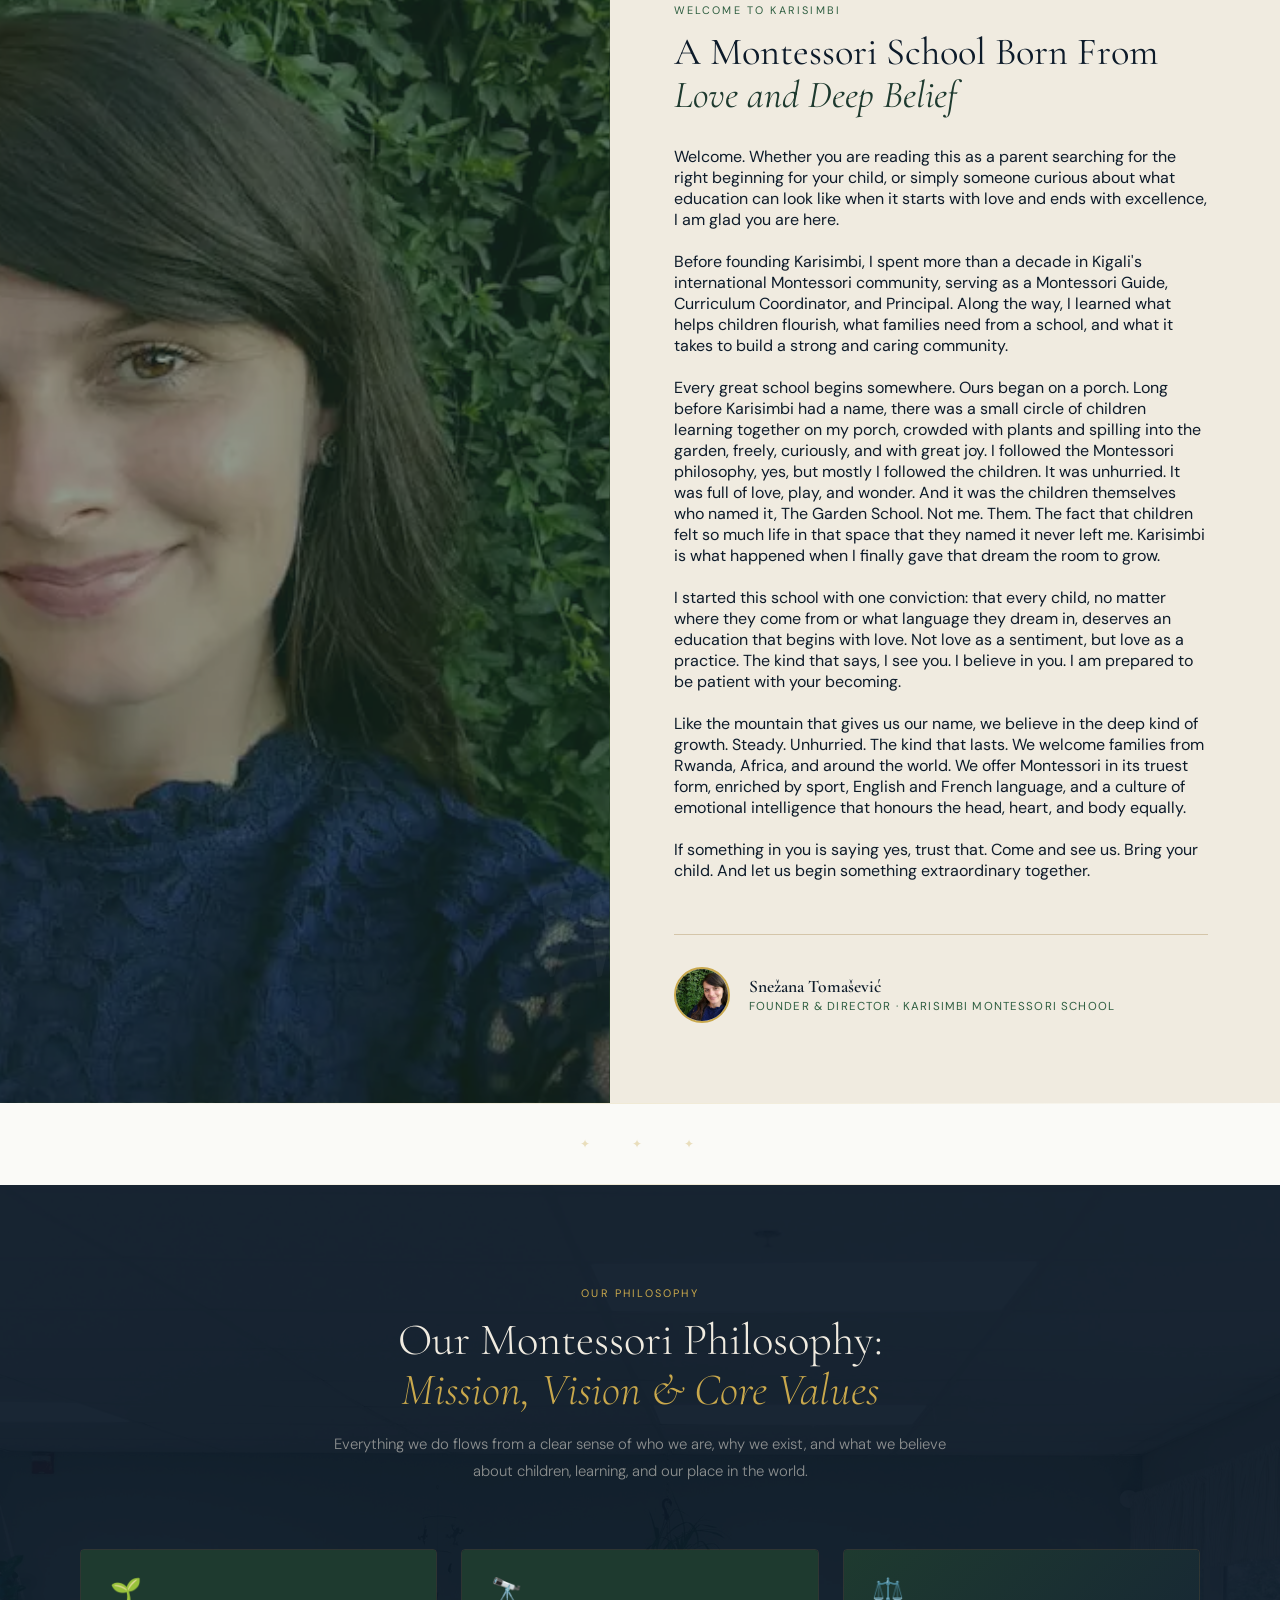
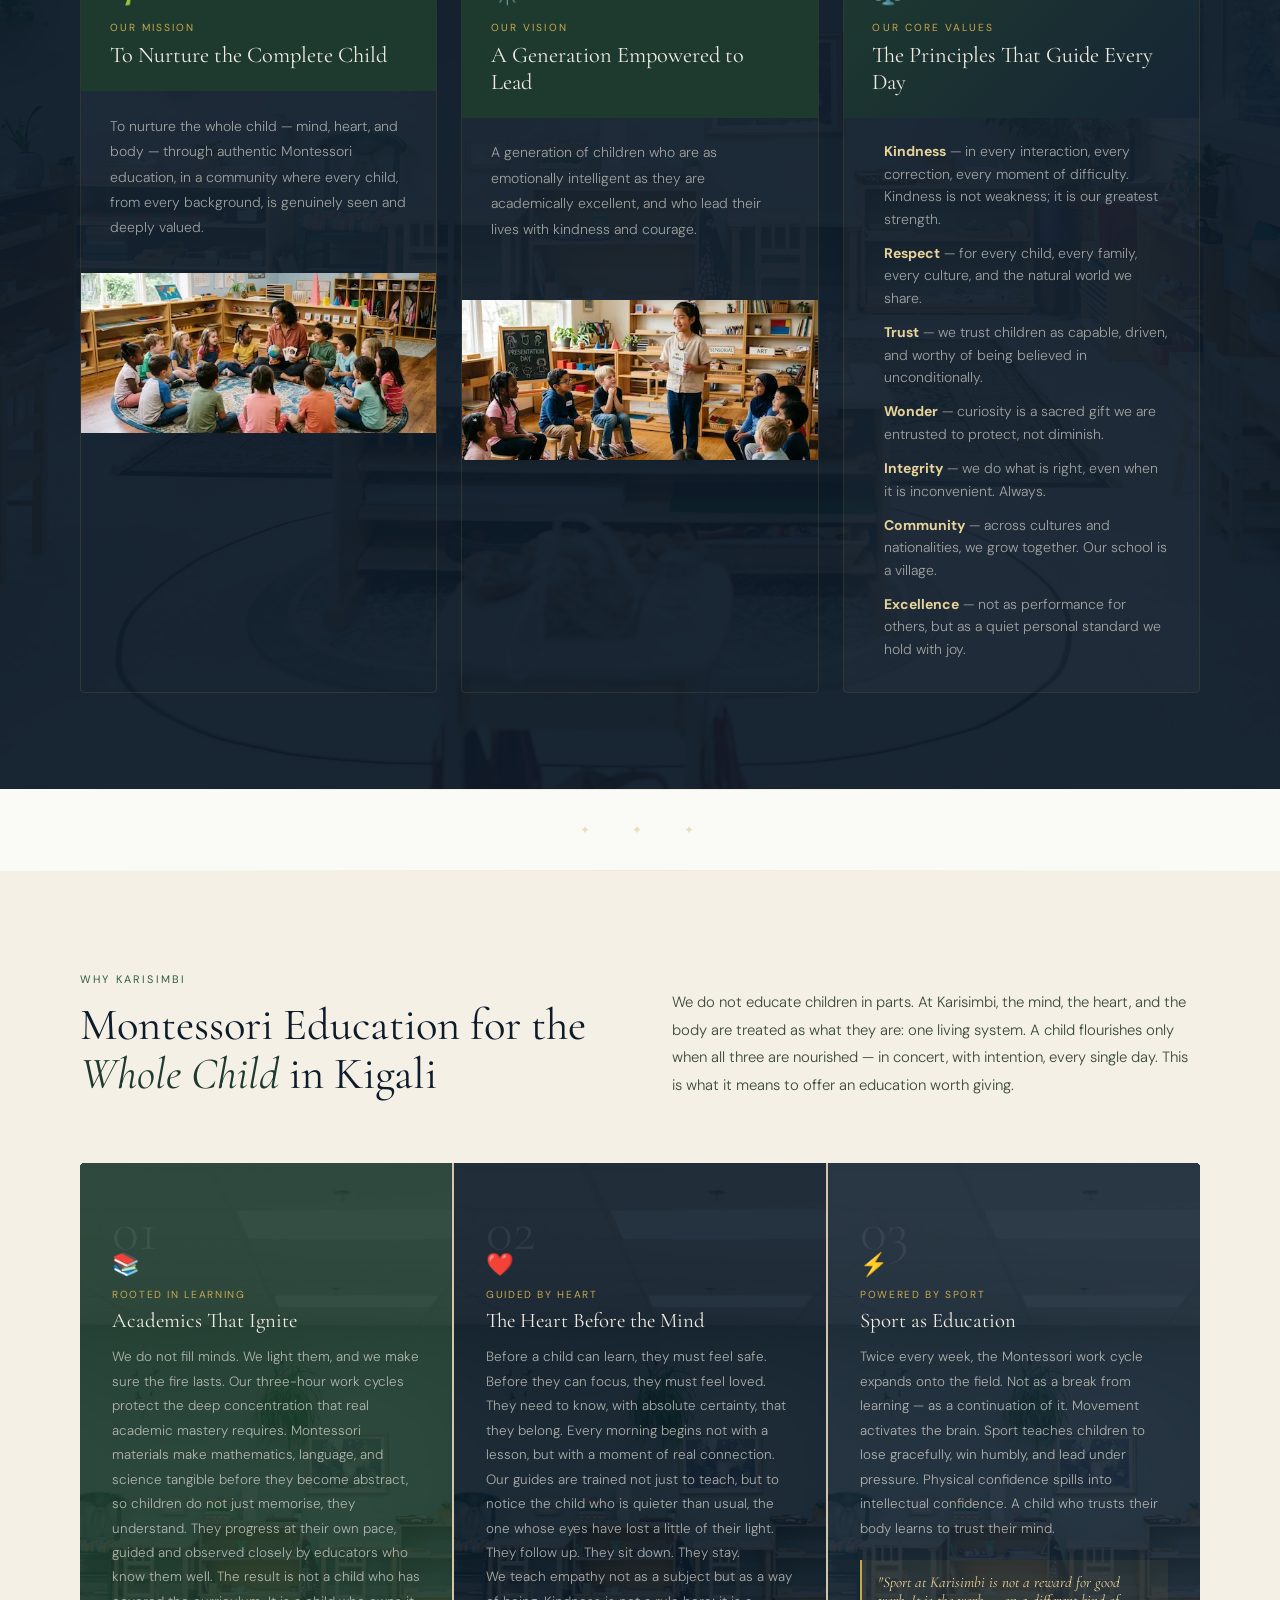
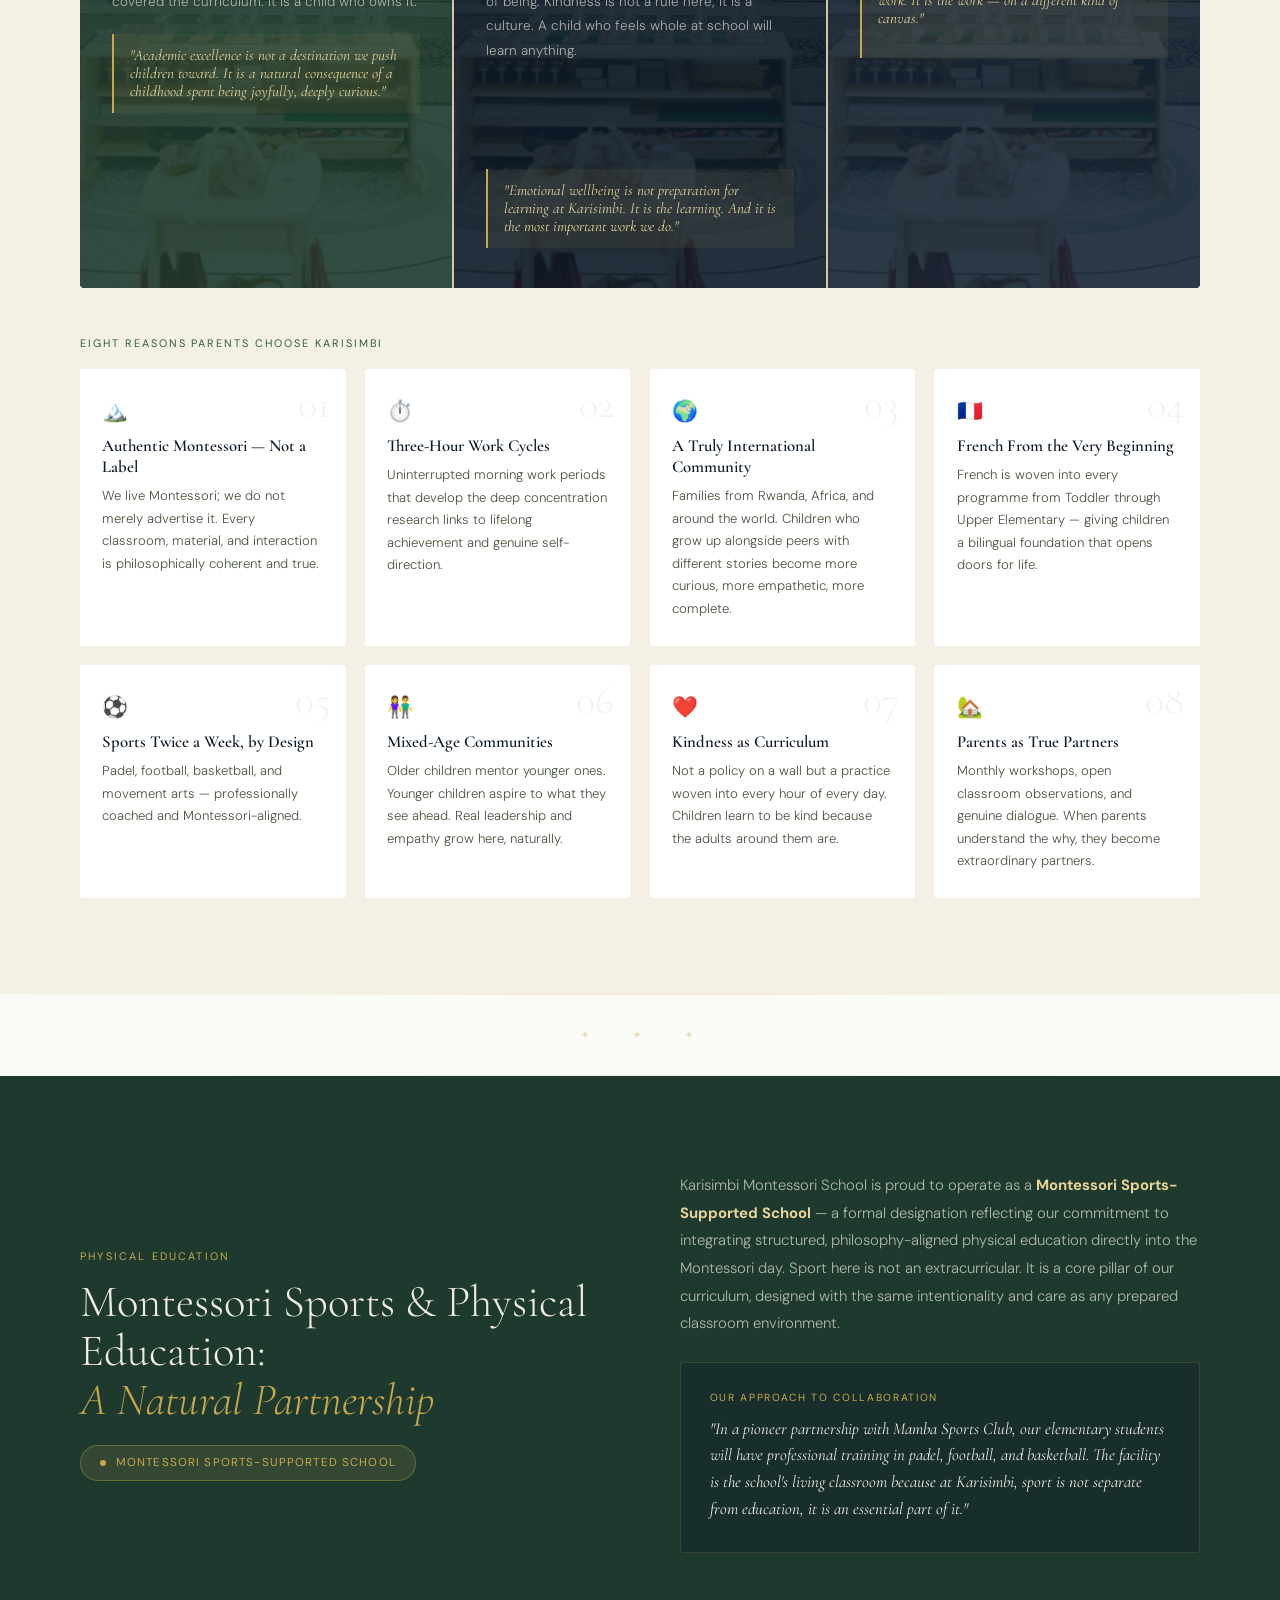
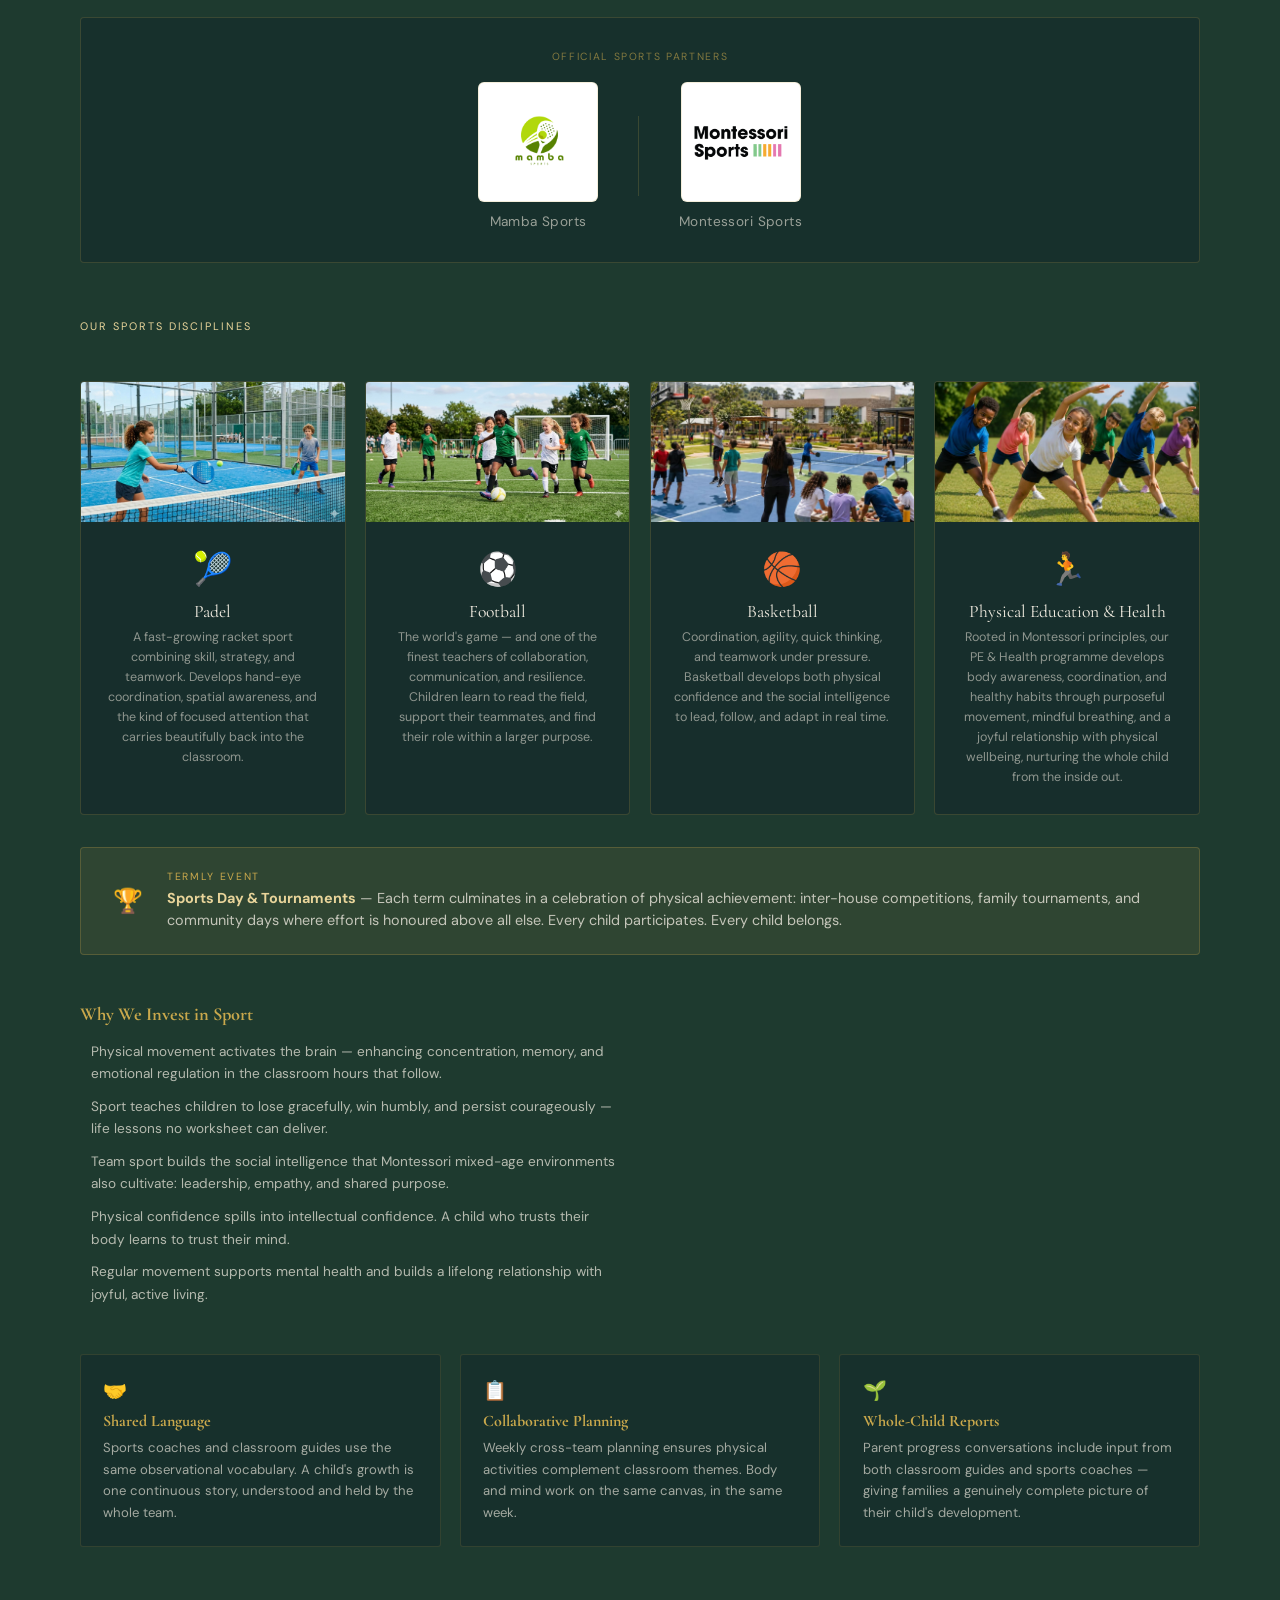
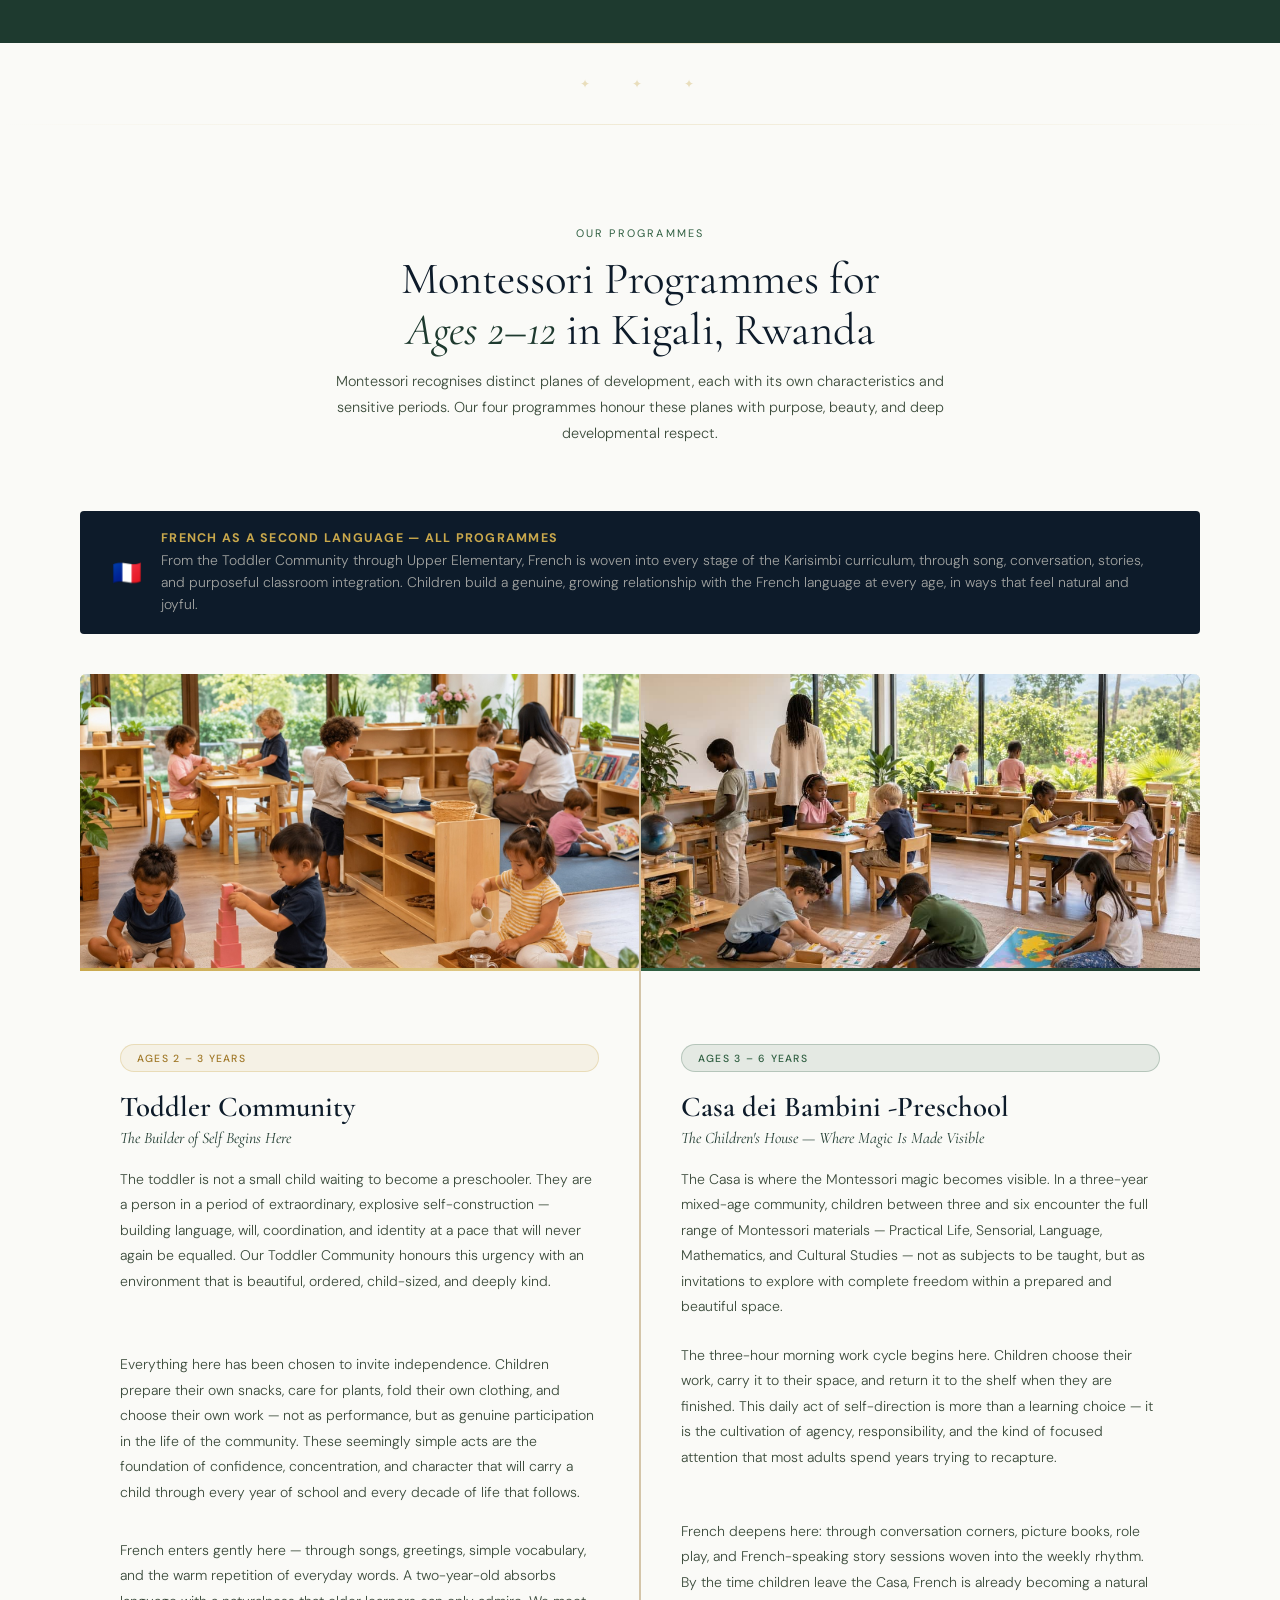
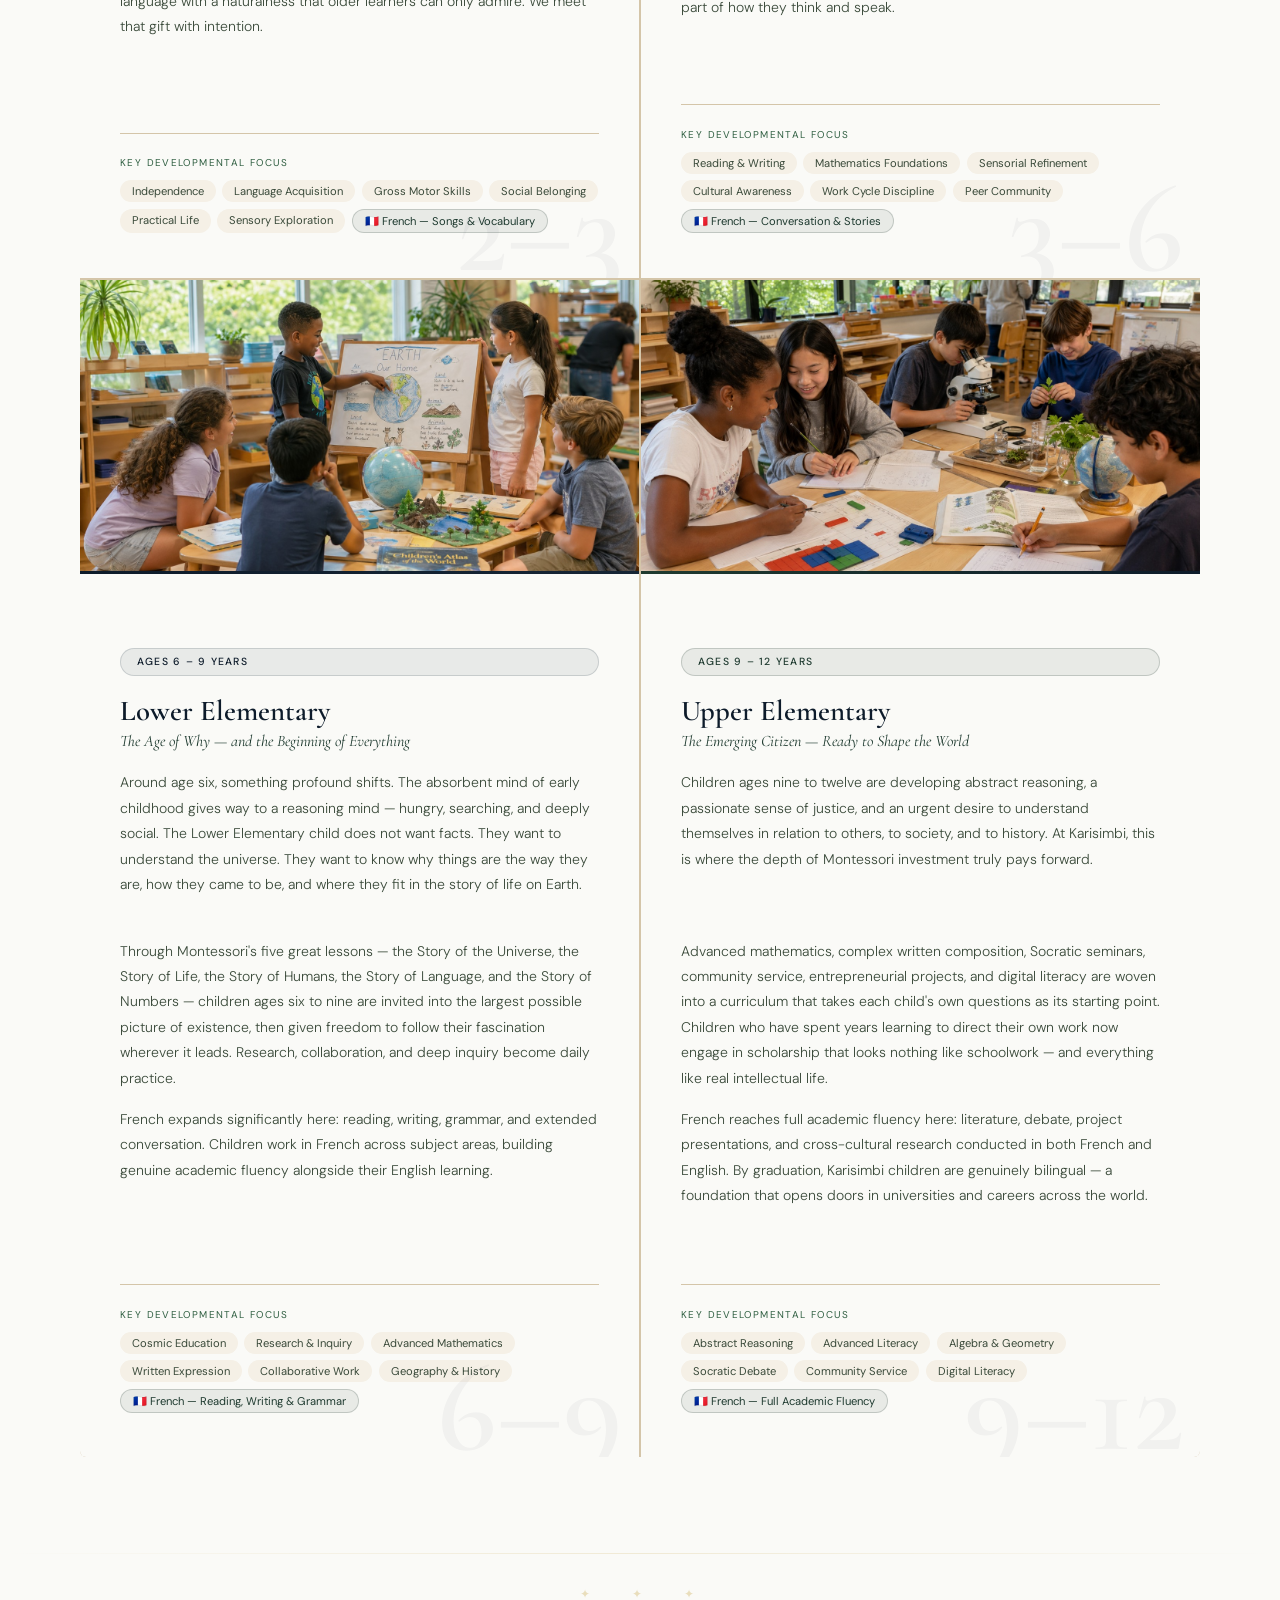
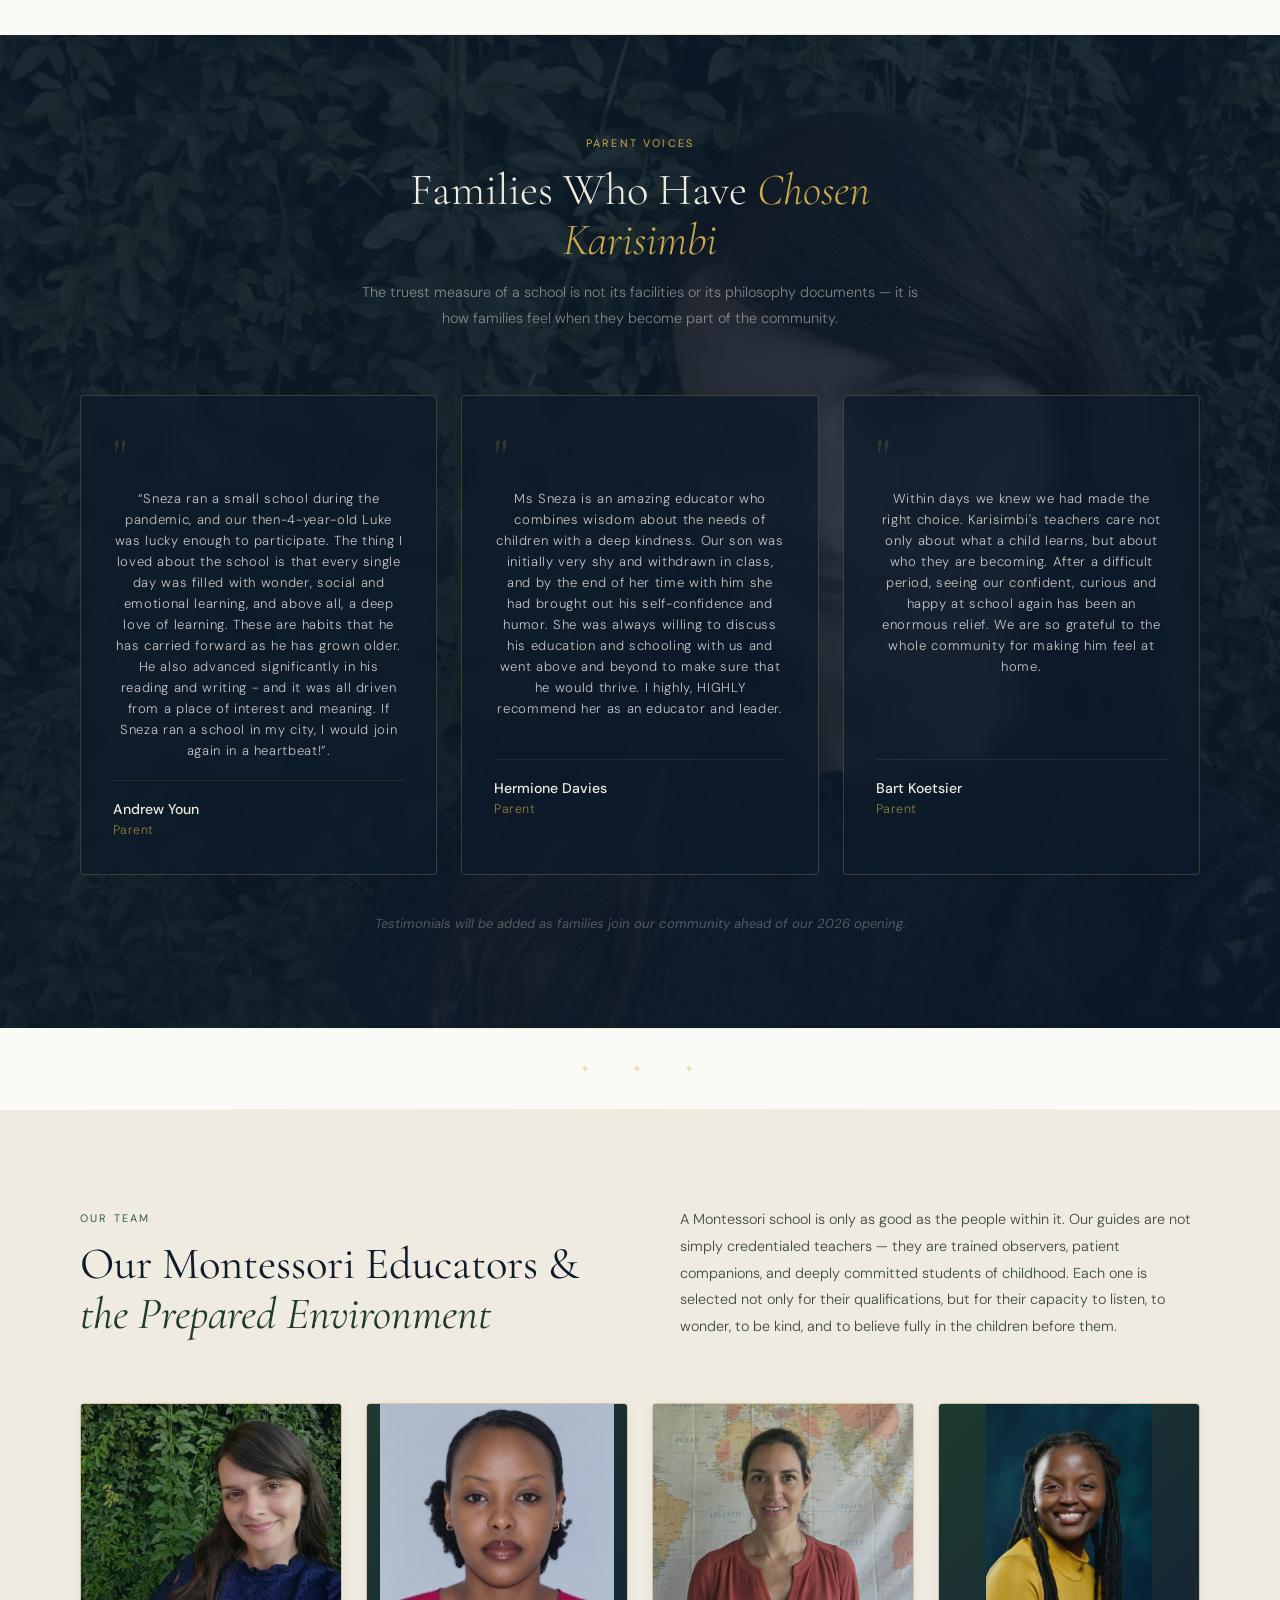
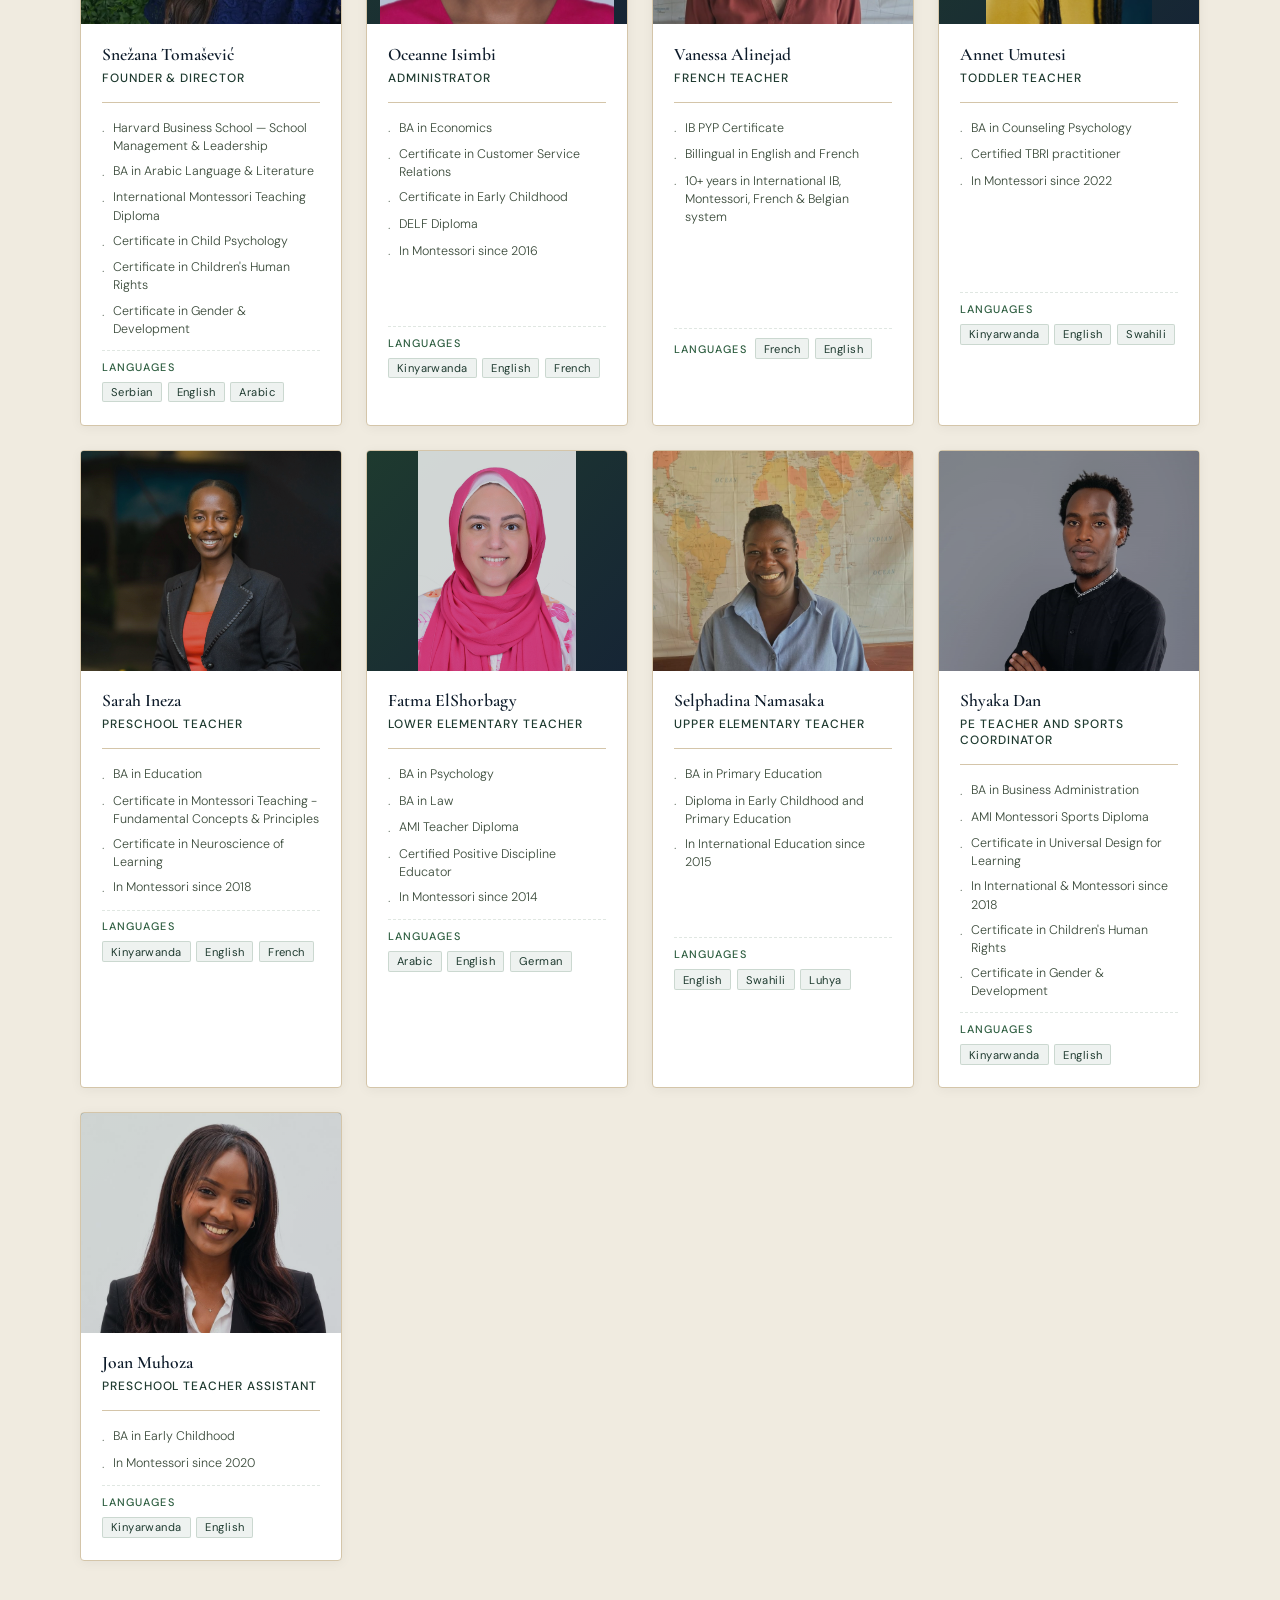
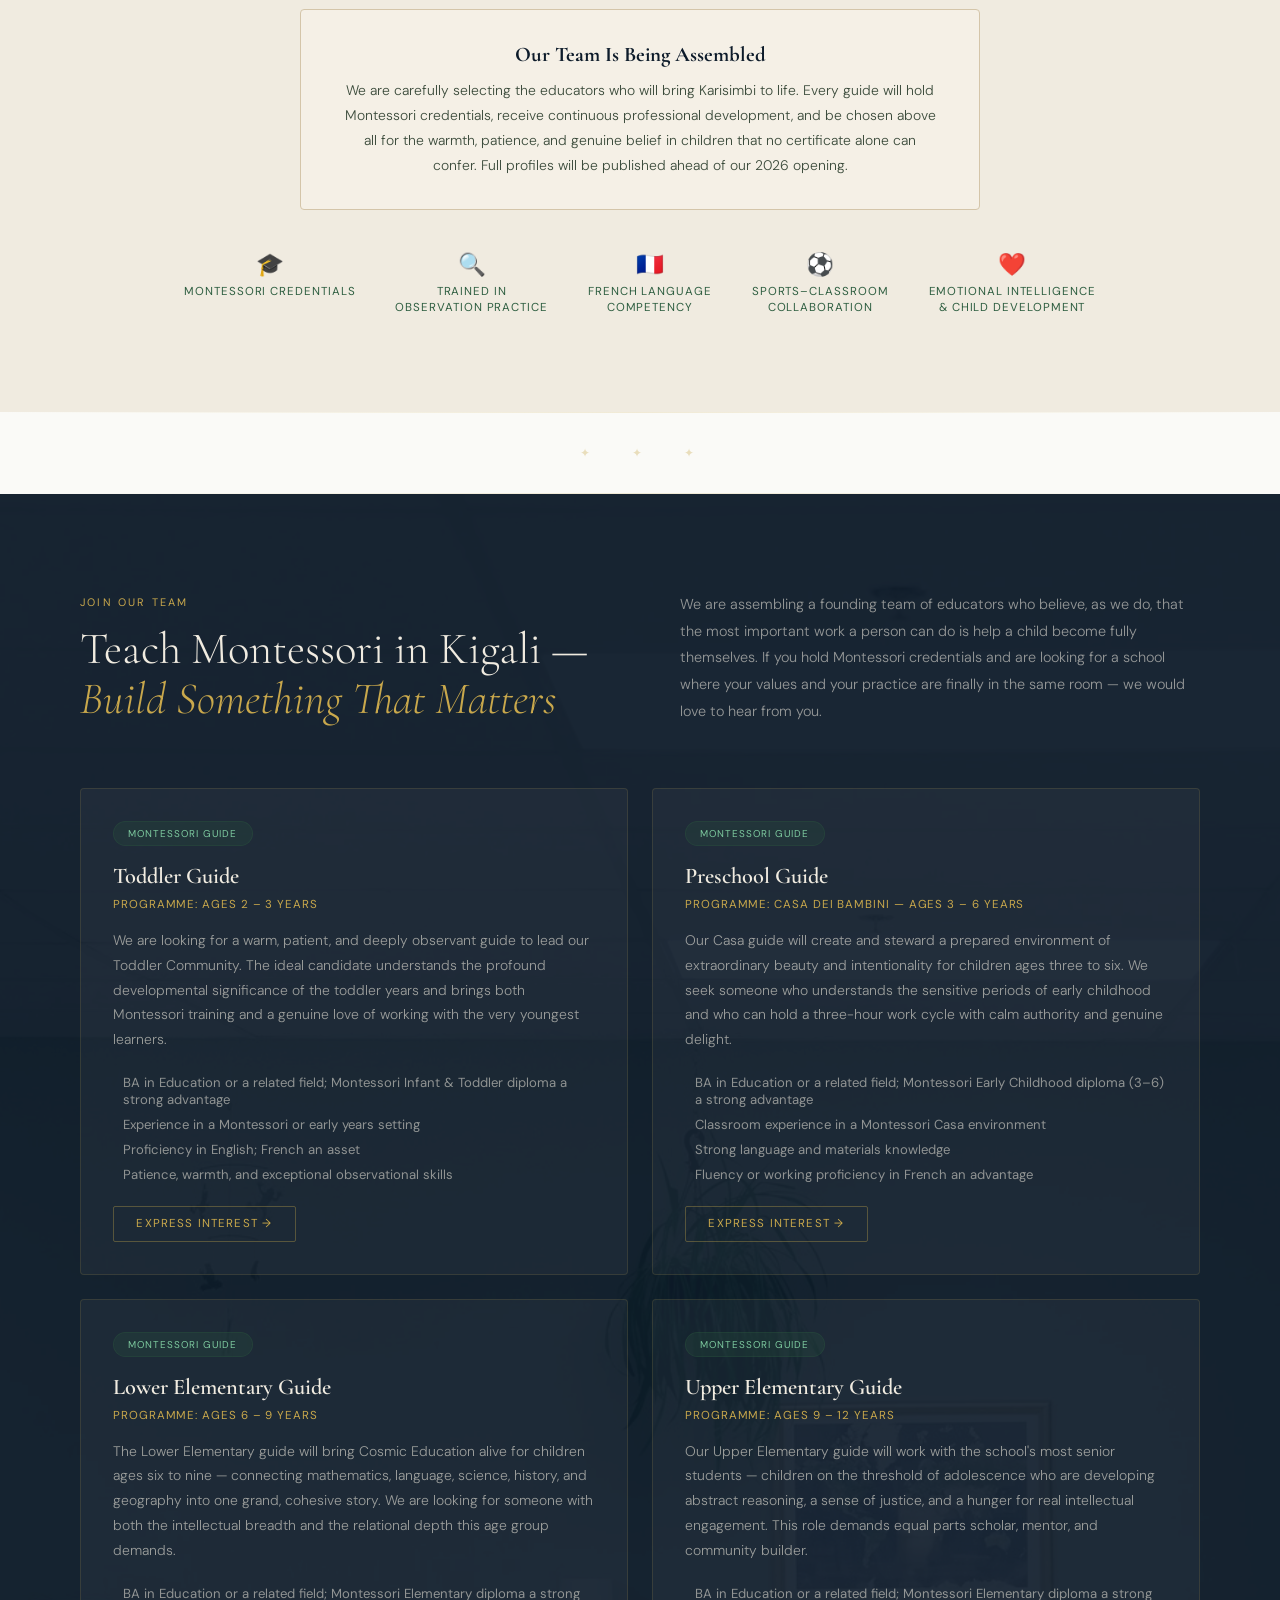
==== commit 78004d0e: "adding staffs" ====
--- a/index.html
+++ b/index.html
@@ -233,7 +233,19 @@
       <a href="#admissions" class="btn-primary">Enrol Your Child</a>
       <a href="#programmes" class="btn-ghost">Explore Programmes</a>
     </div>
-  </div>
+    <div class="hero-affiliations">
+      <span class="hero-affiliations-label">In Affiliation With</span>
+      <div class="hero-affiliations-logos">
+        <div class="hero-affiliation-card">
+          <img src="assets/icons/IMC.jpeg" alt="International Montessori Council — affiliate of Karisimbi Montessori School" loading="lazy"/>
+        </div>
+        <div class="hero-affiliation-card">
+          <img src="assets/icons/sportlogo.png" alt="Montessori Sports — affiliate of Karisimbi Montessori School" loading="lazy"/>
+        </div>
+      </div>
+    </div>
+  </div>
+
   <!-- <div class="hero-right">
     <div class="founder-card">
       <div class="founder-label">A Message from Our Founder & Director</div>
@@ -763,7 +775,7 @@
       <div class="test-body"><p class="test-placeholder">“Sneza ran a small school during the pandemic, and our then-4-year-old Luke was lucky enough to participate. The thing I loved about the school is that every single day was filled with wonder, social and emotional learning, and above all, a deep love of learning. These are habits that he has carried forward as he has grown older. He also advanced significantly in his reading and writing - and it was all driven from a place of interest and meaning. If Sneza ran a school in my city, I would join again in a heartbeat!”.</p></div>
       <div class="test-divider"></div>
       <div class="test-author">
-        <div class="test-avatar"><img src="assets/images/sample.webp" alt="Andrew Youn, Karisimbi Montessori School parent"/></div>
+        <!-- <div class="test-avatar"><img src="assets/images/sample.webp" alt="Andrew Youn, Karisimbi Montessori School parent"/></div> -->
         <div>
           <div class="test-name-placeholder">Andrew Youn</div>
           <div class="test-role-placeholder">Parent</div>
@@ -773,10 +785,10 @@
 
     <div class="test-card">
       <div class="test-quote-icon">"</div>
-      <div class="test-body"><p class="test-placeholder">Ms Sneza is an amazing educator who combines wisdom about the needs of children with a deep kindness. Our son was initially very shy and withdrawn in class, and by the end of her time with him she had brought out his self-confidence and humor. She was always willing to discuss his education and schooling with us and went above and beyond to make sure that he would thrive. I highly, HIGHLY recommend her as an educator and leader.</p></div>
+      <div class="test-body"><p class="test-placeholder">Ms Sneza is an amazing educator who combines wisdom about the needs of children with a deep kindness. Our son was initially very shy and withdrawn in class, and by the end of her time with him she had brought out his self-confidence and humor. She was always willing to discuss his education and schooling with us and went above and beyond to make sure that he would thrive. I highly, HIGHLY recommend her as an educator and leader. <br></br></p></div>
       <div class="test-divider"></div>
       <div class="test-author">
-        <div class="test-avatar"><img src="assets/images/sample.webp" alt="Hermione Davies, Karisimbi Montessori School parent"/></div>
+        <!-- <div class="test-avatar"><img src="assets/images/sample.webp" alt="Hermione Davies, Karisimbi Montessori School parent"/></div> -->
         <div>
           <div class="test-name-placeholder">Hermione Davies</div>
           <div class="test-role-placeholder">Parent</div>
@@ -784,18 +796,18 @@
       </div>
     </div>
 
-    <!-- <div class="test-card">
+    <div class="test-card">
       <div class="test-quote-icon">"</div>
-      <div class="test-body"><p class="test-placeholder">We met Sneza during COVID when we joined her homeschool pod. While most children were falling behind during lockdowns, our daughter flew through milestones and re-entered school reading confidently. Having known Sneza as both teacher and administrator, we've seen firsthand how deeply she understands children as learners.</p></div>
+      <div class="test-body"><p class="test-placeholder">Within days we knew we had made the right choice. Karisimbi's teachers care not only about what a child learns, but about who they are becoming. After a difficult period, seeing our confident, curious and happy at school again has been an enormous relief. We are so grateful to the whole community for making him feel at home.<br></br><br></br></p></div>
       <div class="test-divider"></div>
       <div class="test-author">
-        <div class="test-avatar"><img src="assets/images/sample.webp" alt="Eleanor Hartzell, Karisimbi Montessori School parent"/></div>
+        <!-- <div class="test-avatar"><img src="assets/images/sample.webp" alt="Eleanor Hartzell, Karisimbi Montessori School parent"/></div> -->
         <div>
-          <div class="test-name-placeholder">Eleanor Hartzell</div>
+          <div class="test-name-placeholder">Bart Koetsier</div>
           <div class="test-role-placeholder">Parent</div>
         </div>
       </div>
-    </div> -->
+    </div>
 
   </div>
   <p class="test-note">Testimonials will be added as families join our community ahead of our 2026 opening.</p>
@@ -841,40 +853,137 @@
     </div>
 
     <!-- Placeholder cards -->
-    <div class="team-card">
+    
+  <div class="team-card">
       <div class="team-avatar">
-        <img src="assets/images/sample.webp" alt="Team Member"/>
-        <span class="team-avatar-icon">👤</span>
-        <span class="team-coming-soon">Profile Coming Soon</span>
+        <img src="assets/images/KMS Staff/Occeane.jpeg" alt="Snežana Tomašević — Founder and Director, Karisimbi Montessori School, Kigali, Rwanda " style="object-fit: contain;"/>
       </div>
       <div class="team-info">
-        <div class="team-name-ph"></div>
-        <div class="team-role-ph"></div>
-      </div>
-    </div>
-    <div class="team-card">
+        <div class="team-name-ph">Oceanne Isimbi</div>
+        <div class="team-role-ph">Administrator</div>
+        <div class="team-quals">
+          <div class="tq-item"><span class="tq-icon">.</span><span>BA in Economics </span></div>
+          <div class="tq-item"><span class="tq-icon">.</span><span>Certificate in Customer Service Relations</span></div>
+          <div class="tq-item"><span class="tq-icon">.</span><span>Certificate in Early Childhood</span></div>
+          <div class="tq-item"><span class="tq-icon">.</span><span>DELF Diploma</span></div>
+          <div class="tq-item"><span class="tq-icon">.</span><span>In Montessori since 2016 <br></br><br></br></span></div>
+          <div class="tq-langs"><span class="tq-lang-label">Languages</span><span class="tq-lang-tags"><span>Kinyarwanda</span><span>English</span><span>French</span></span></div>
+        </div>
+      </div>
+    </div>
+      <div class="team-card">
       <div class="team-avatar">
-        <img src="assets/images/sample.webp" alt="Team Member"/>
-        <span class="team-avatar-icon">👤</span>
-        <span class="team-coming-soon">Profile Coming Soon</span>
+        <img src="assets/images/KMS Staff/Vanessa.jpeg" alt="Snežana Tomašević — Founder and Director, Karisimbi Montessori School, Kigali, Rwanda"/>
       </div>
       <div class="team-info">
-        <div class="team-name-ph"></div>
-        <div class="team-role-ph"></div>
-      </div>
-    </div>
-    <div class="team-card">
+        <div class="team-name-ph">Vanessa Alinejad</div>
+        <div class="team-role-ph">French Teacher</div>
+        <div class="team-quals">
+          <div class="tq-item"><span class="tq-icon">.</span><span>IB PYP Certificate</span></div>
+          <div class="tq-item"><span class="tq-icon">.</span><span>Billingual in English and French</span></div>
+          <div class="tq-item"><span class="tq-icon">.</span><span>10+ years in International IB, Montessori, French & Belgian system <br></br> <br></br> <br></br></span></div>
+         
+          <div class="tq-langs"><span class="tq-lang-label">Languages</span><span class="tq-lang-tags"><span>French</span><span>English</span></span></div>
+        </div>
+      </div>
+    </div>
+      <div class="team-card">
       <div class="team-avatar">
-        <img src="assets/images/sample.webp" alt="Team Member"/>
-        <span class="team-avatar-icon">👤</span>
-        <span class="team-coming-soon">Profile Coming Soon</span>
+       <img src="assets/images/KMS Staff/Aneth.jpeg" alt="Annet  — Toddler Teacher, Karisimbi Montessori School, Kigali, Rwanda" style="object-fit: contain;" />
       </div>
       <div class="team-info">
-        <div class="team-name-ph"></div>
-        <div class="team-role-ph"></div>
-      </div>
-    </div>
-
+        <div class="team-name-ph">Annet Umutesi</div>
+        <div class="team-role-ph">Toddler Teacher</div>
+        <div class="team-quals">
+          <div class="tq-item"><span class="tq-icon">.</span><span>BA in Counseling Psychology </span></div>
+          <div class="tq-item"><span class="tq-icon">.</span><span>Certified TBRI practitioner</span></div>
+          <div class="tq-item"><span class="tq-icon">.</span><span>In Montessori since 2022 <br></br><br></br><br></br></span></div>
+
+          <div class="tq-langs"><span class="tq-lang-label">Languages</span><span class="tq-lang-tags"><span>Kinyarwanda</span><span>English</span><span>Swahili</span></span></div>
+        </div>
+      </div>
+    </div>
+      <div class="team-card">
+      <div class="team-avatar">
+        <img src="assets/images/KMS Staff/Sarah1.jpeg" alt="Sarah Ineza — Preschool Teacher, Karisimbi Montessori School, Kigali, Rwanda"/>
+      </div>
+      <div class="team-info">
+        <div class="team-name-ph">Sarah Ineza</div>
+        <div class="team-role-ph">Preschool Teacher </div>
+        <div class="team-quals">
+          <div class="tq-item"><span class="tq-icon">.</span><span>BA in Education </span></div>
+          <div class="tq-item"><span class="tq-icon">.</span><span>Certificate in Montessori Teaching - Fundamental Concepts & Principles</span></div>
+          <div class="tq-item"><span class="tq-icon">.</span><span>Certificate in Neuroscience of Learning</span></div>
+          <div class="tq-item"><span class="tq-icon">.</span><span>In Montessori since 2018</span></div>
+          <div class="tq-langs"><span class="tq-lang-label">Languages</span><span class="tq-lang-tags"><span>Kinyarwanda</span><span>English</span><span>French</span></span></div>
+        </div>
+      </div>
+    </div>
+      <div class="team-card"> 
+      <div class="team-avatar">
+        <img src="assets/images/KMS Staff/Fatima.jpeg" alt="Fatma ElShorbagy — Lower Elementary Teacher, Karisimbi Montessori School, Kigali, Rwanda" style="object-fit: contain;"/>
+      </div>
+      <div class="team-info">
+        <div class="team-name-ph">Fatma ElShorbagy</div>
+        <div class="team-role-ph">Lower Elementary Teacher </div>
+        <div class="team-quals">
+          <div class="tq-item"><span class="tq-icon">.</span><span>BA in Psychology </span></div>
+          <div class="tq-item"><span class="tq-icon">.</span><span>BA in Law</span></div>
+          <div class="tq-item"><span class="tq-icon">.</span><span>AMI Teacher Diploma</span></div>
+          <div class="tq-item"><span class="tq-icon">.</span><span>Certified Positive Discipline Educator </span></div>
+          <div class="tq-item"><span class="tq-icon">.</span><span>In Montessori since 2014</span></div>
+          <div class="tq-langs"><span class="tq-lang-label">Languages</span><span class="tq-lang-tags"><span>Arabic</span><span>English</span><span>German</span></span></div>
+        </div>
+      </div>
+    </div>
+      <div class="team-card">
+      <div class="team-avatar">
+        <img src="assets/images/KMS Staff/Sylfa.jpeg" alt="Selphadina Namasaka — Upper Elementary Teacher, Karisimbi Montessori School, Kigali, Rwanda"/>
+      </div>
+      <div class="team-info">
+        <div class="team-name-ph">Selphadina Namasaka</div>
+        <div class="team-role-ph">Upper Elementary Teacher</div>
+        <div class="team-quals">
+          <div class="tq-item"><span class="tq-icon">.</span><span>BA in Primary Education</span></div>
+          <div class="tq-item"><span class="tq-icon">.</span><span>Diploma in Early Childhood and Primary Education</span></div>
+          <div class="tq-item"><span class="tq-icon">.</span><span>In International Education since 2015<br></br><br></br></span></div>
+          <div class="tq-langs"><span class="tq-lang-label">Languages</span><span class="tq-lang-tags"><span>English</span><span>Swahili</span><span>Luhya</span></span></div>
+        </div>
+      </div>
+    </div>
+      <div class="team-card">
+      <div class="team-avatar">
+        <img src="assets/images/KMS Staff/Shyaka.jpeg" alt="Shyaka Dan — PE Teacher and Sports Coordinator, Karisimbi Montessori School, Kigali, Rwanda"/>
+      </div>
+      <div class="team-info">
+        <div class="team-name-ph">Shyaka Dan</div>
+        <div class="team-role-ph">PE Teacher and Sports Coordinator</div>
+        <div class="team-quals">
+          <div class="tq-item"><span class="tq-icon">.</span><span>BA in Business Administration </span></div>
+          <div class="tq-item"><span class="tq-icon">.</span><span>AMI Montessori Sports Diploma</span></div>
+          <div class="tq-item"><span class="tq-icon">.</span><span>Certificate in Universal Design for Learning</span></div>
+          <div class="tq-item"><span class="tq-icon">.</span><span>In International & Montessori since 2018</span></div>
+          <div class="tq-item"><span class="tq-icon">.</span><span>Certificate in Children's Human Rights</span></div>
+          <div class="tq-item"><span class="tq-icon">.</span><span>Certificate in Gender &amp; Development</span></div>
+          <div class="tq-langs"><span class="tq-lang-label">Languages</span><span class="tq-lang-tags"><span>Kinyarwanda</span><span>English</span></div>
+        </div>
+      </div>
+    </div>
+      <div class="team-card">
+      <div class="team-avatar">
+        <img src="assets/images/KMS Staff/Joan.jpeg" alt="Joan Muhoza — PreSchool Teacher Assistant, Karisimbi Montessori School, Kigali, Rwanda"/>
+      </div>
+      <div class="team-info">
+        <div class="team-name-ph">Joan Muhoza</div>
+        <div class="team-role-ph">PreSchool Teacher Assistant</div>
+        <div class="team-quals">
+          <div class="tq-item"><span class="tq-icon">.</span><span>BA in Early Childhood </span></div>
+          <div class="tq-item"><span class="tq-icon">.</span><span>In Montessori since 2020</span></div>
+       
+          <div class="tq-langs"><span class="tq-lang-label">Languages</span><span class="tq-lang-tags"><span>Kinyarwanda</span><span>English</span></div>
+        </div>
+      </div>
+    </div>
   </div>
 
   <div class="team-note">
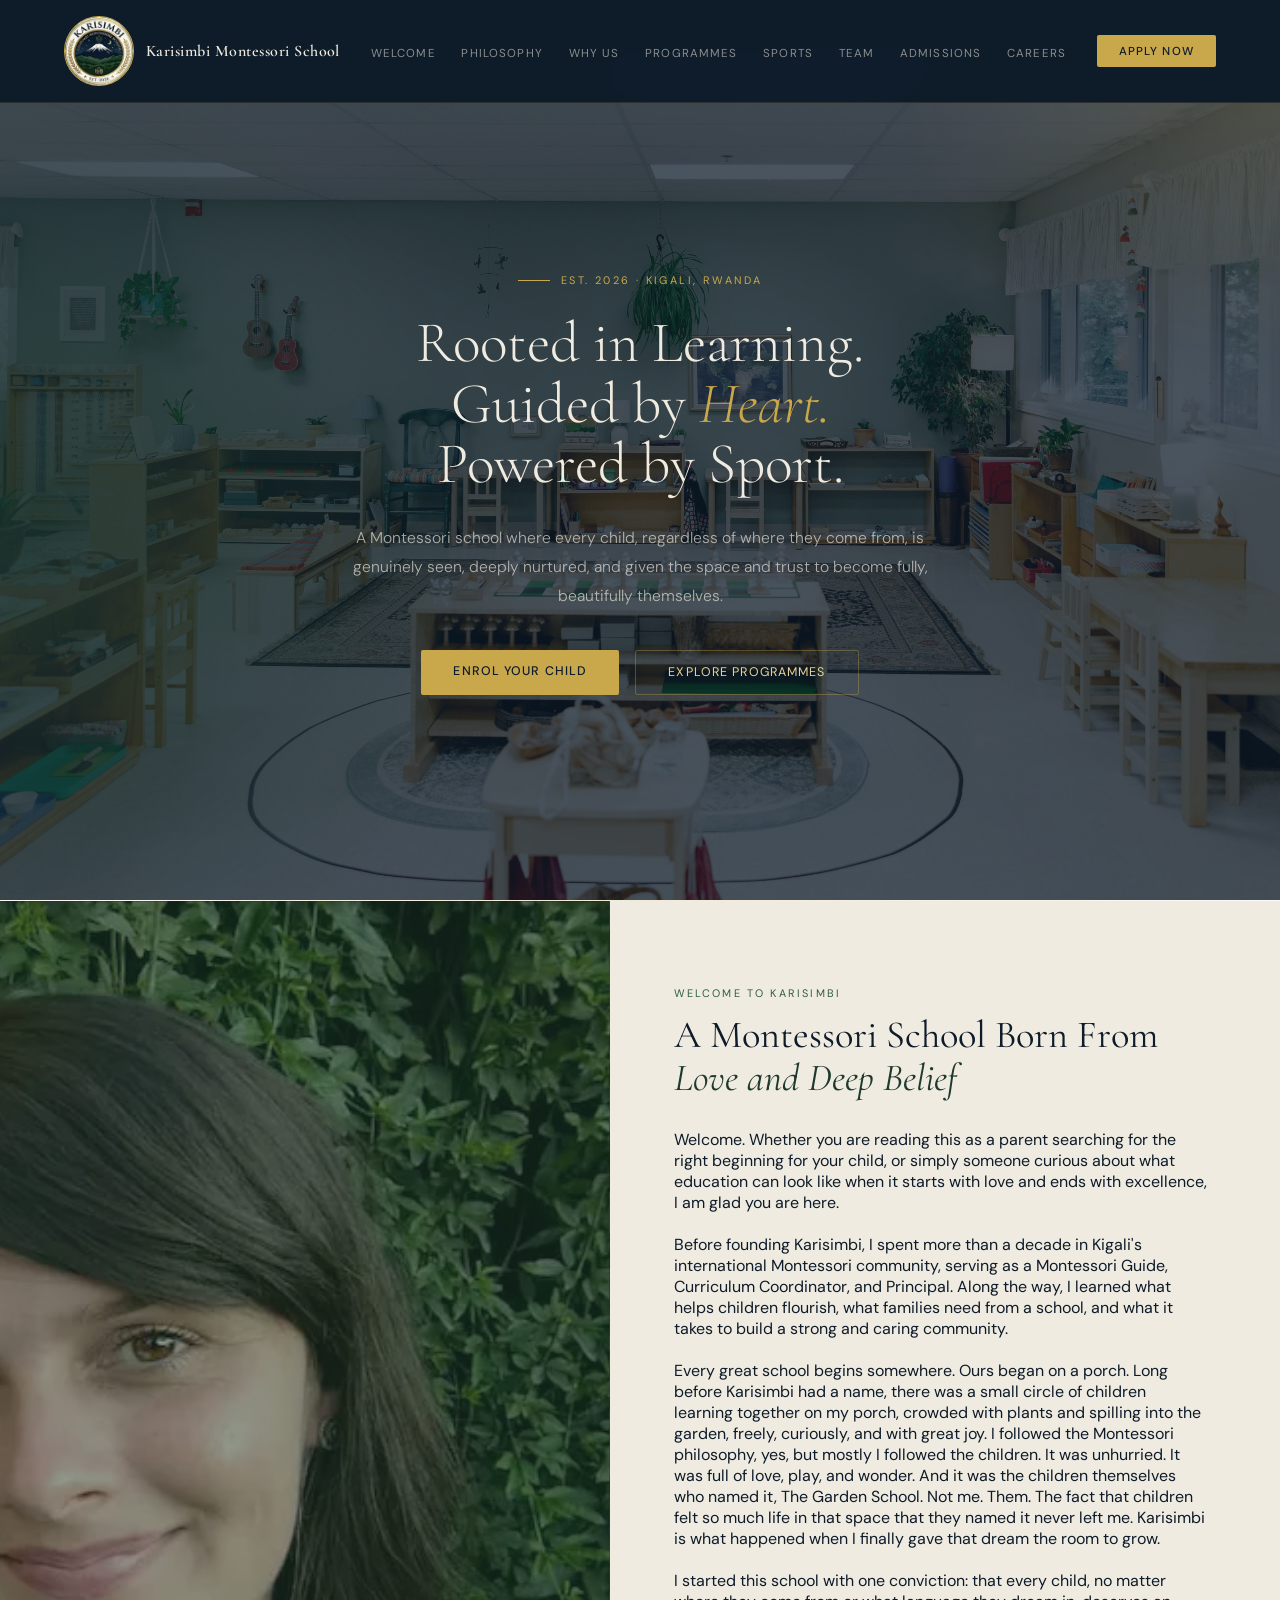
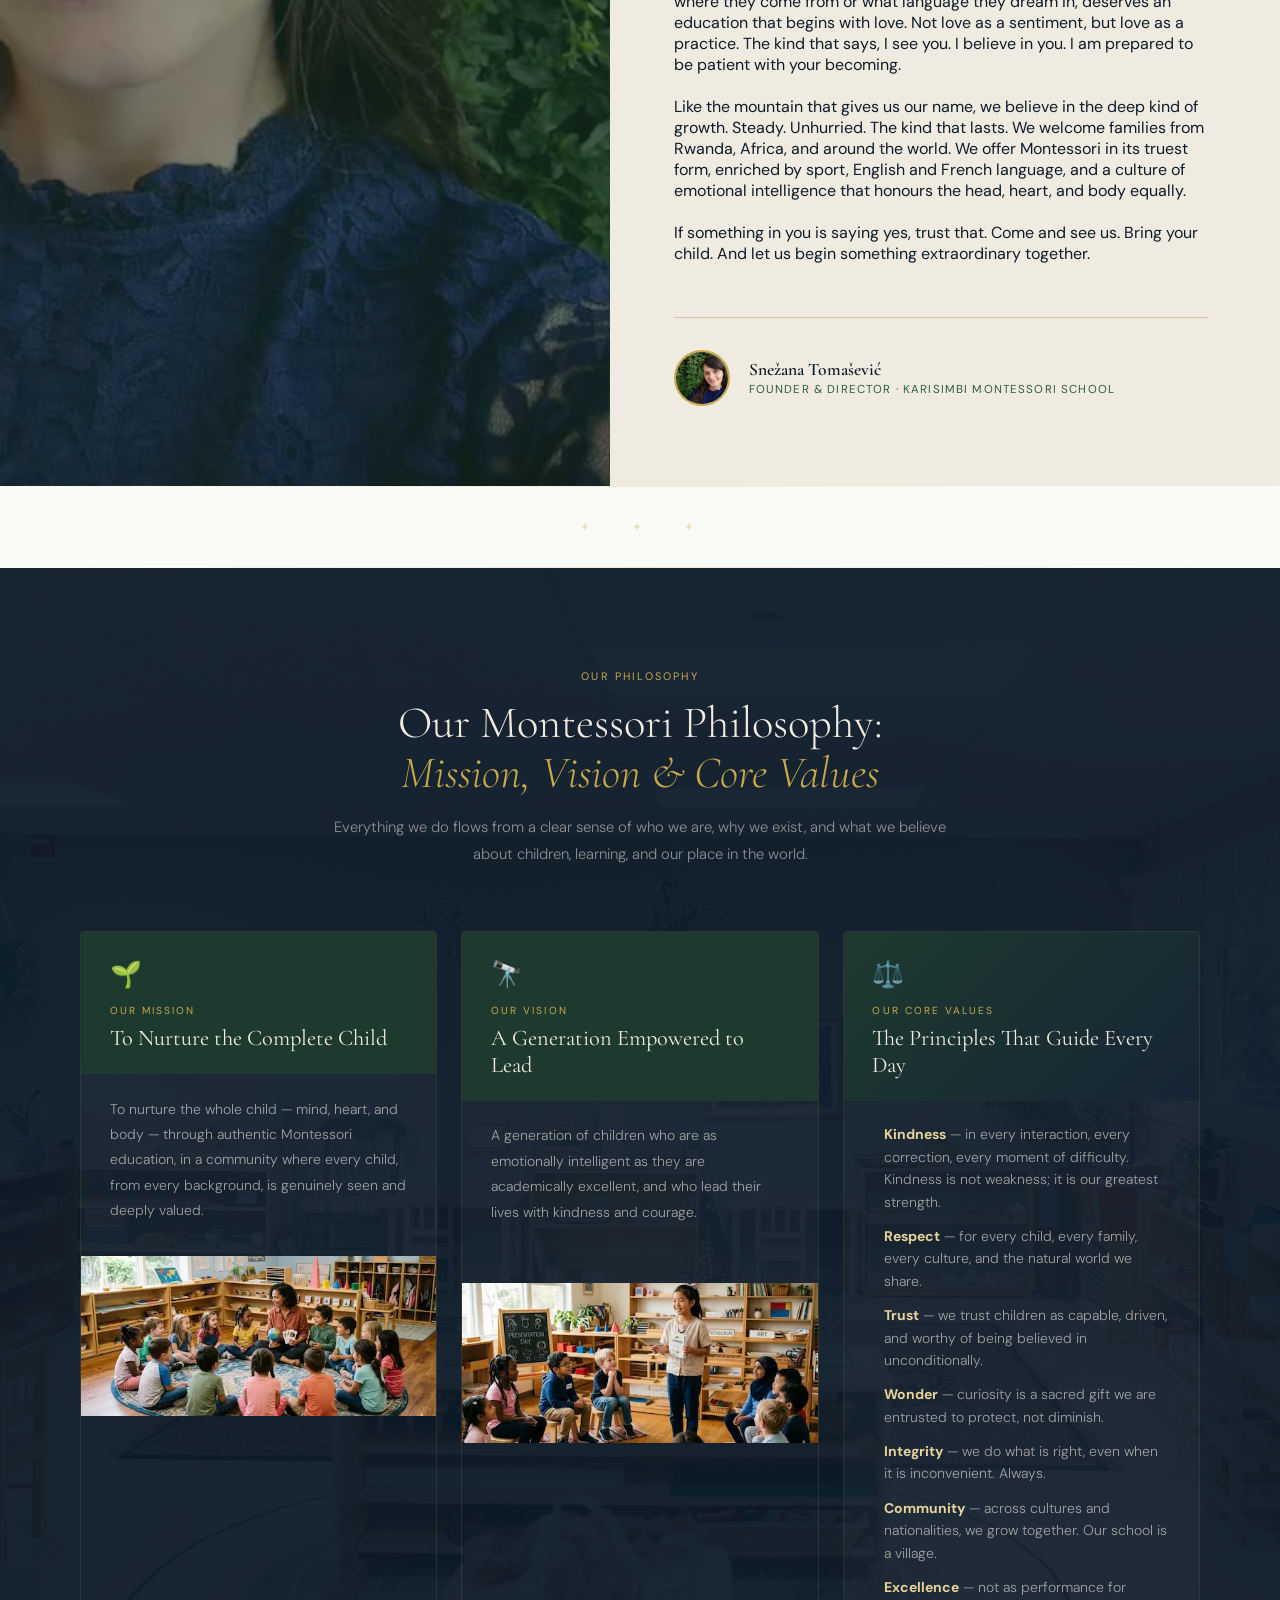
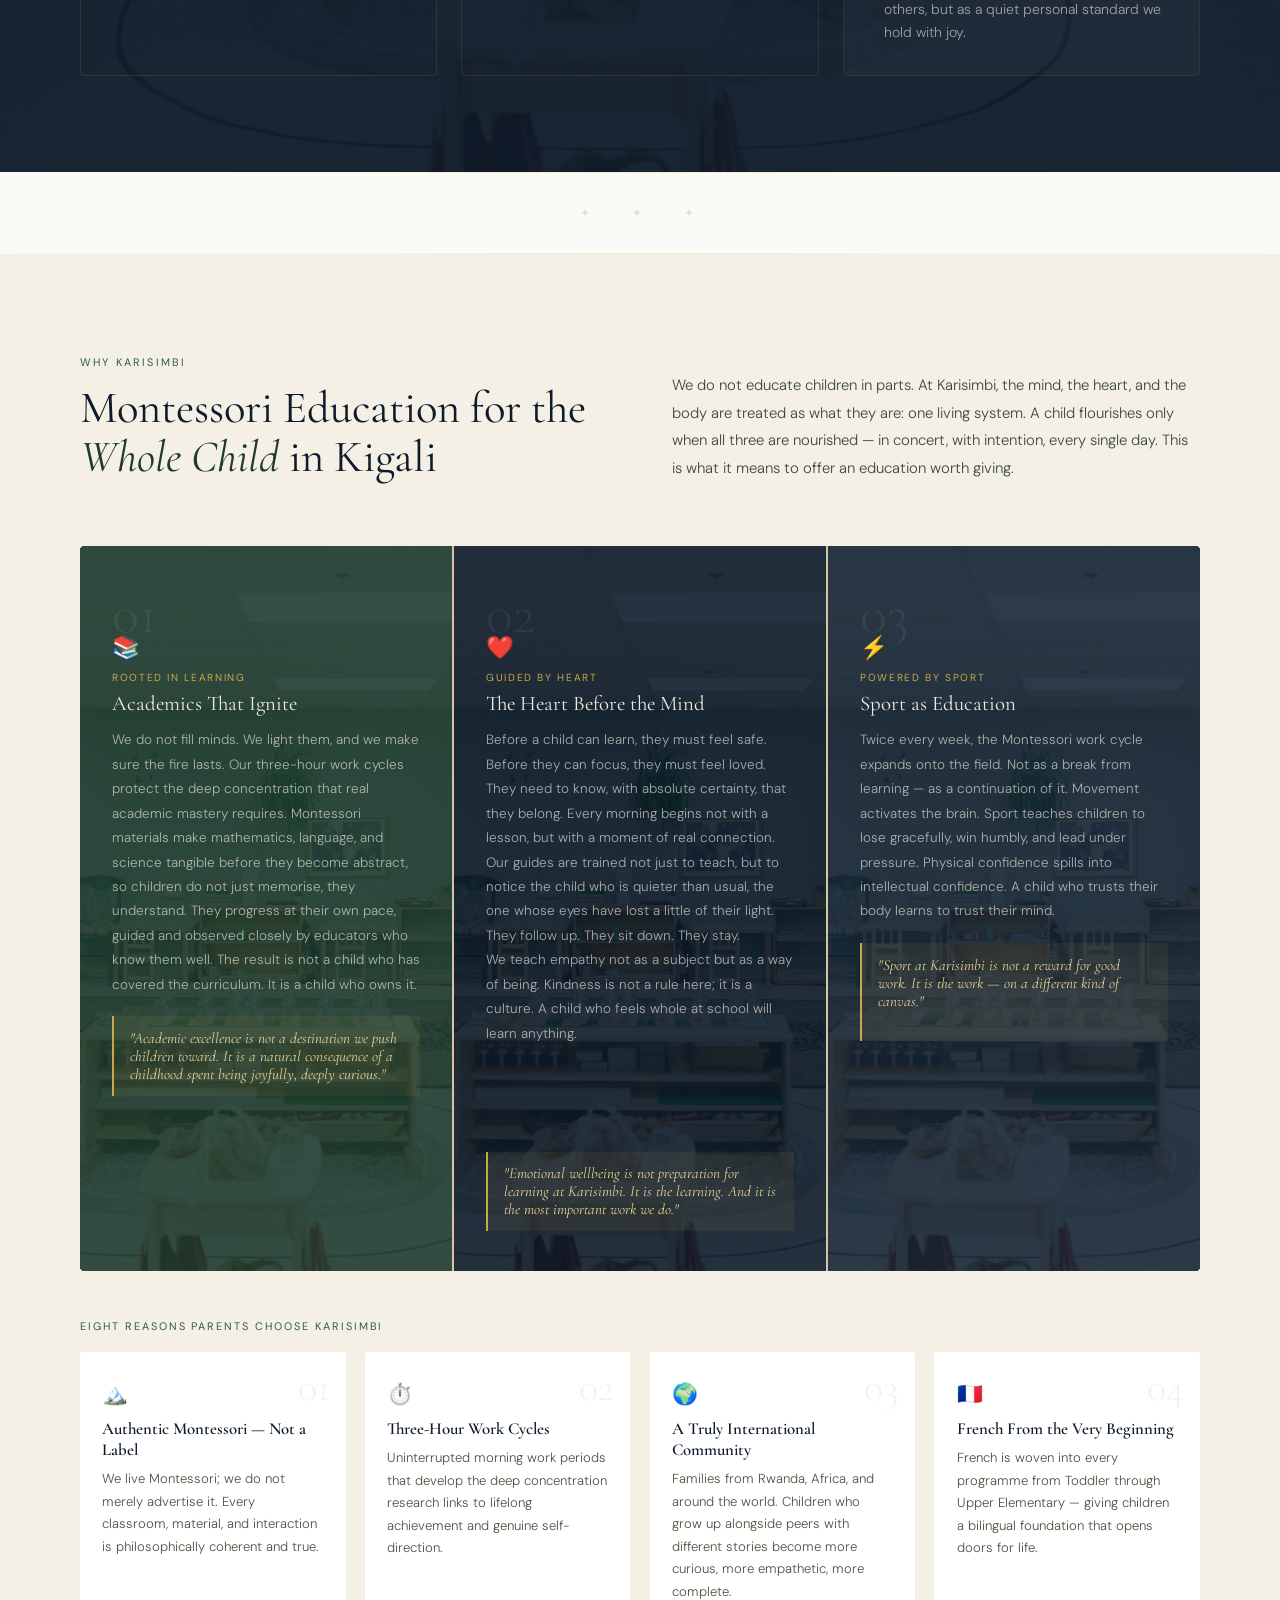
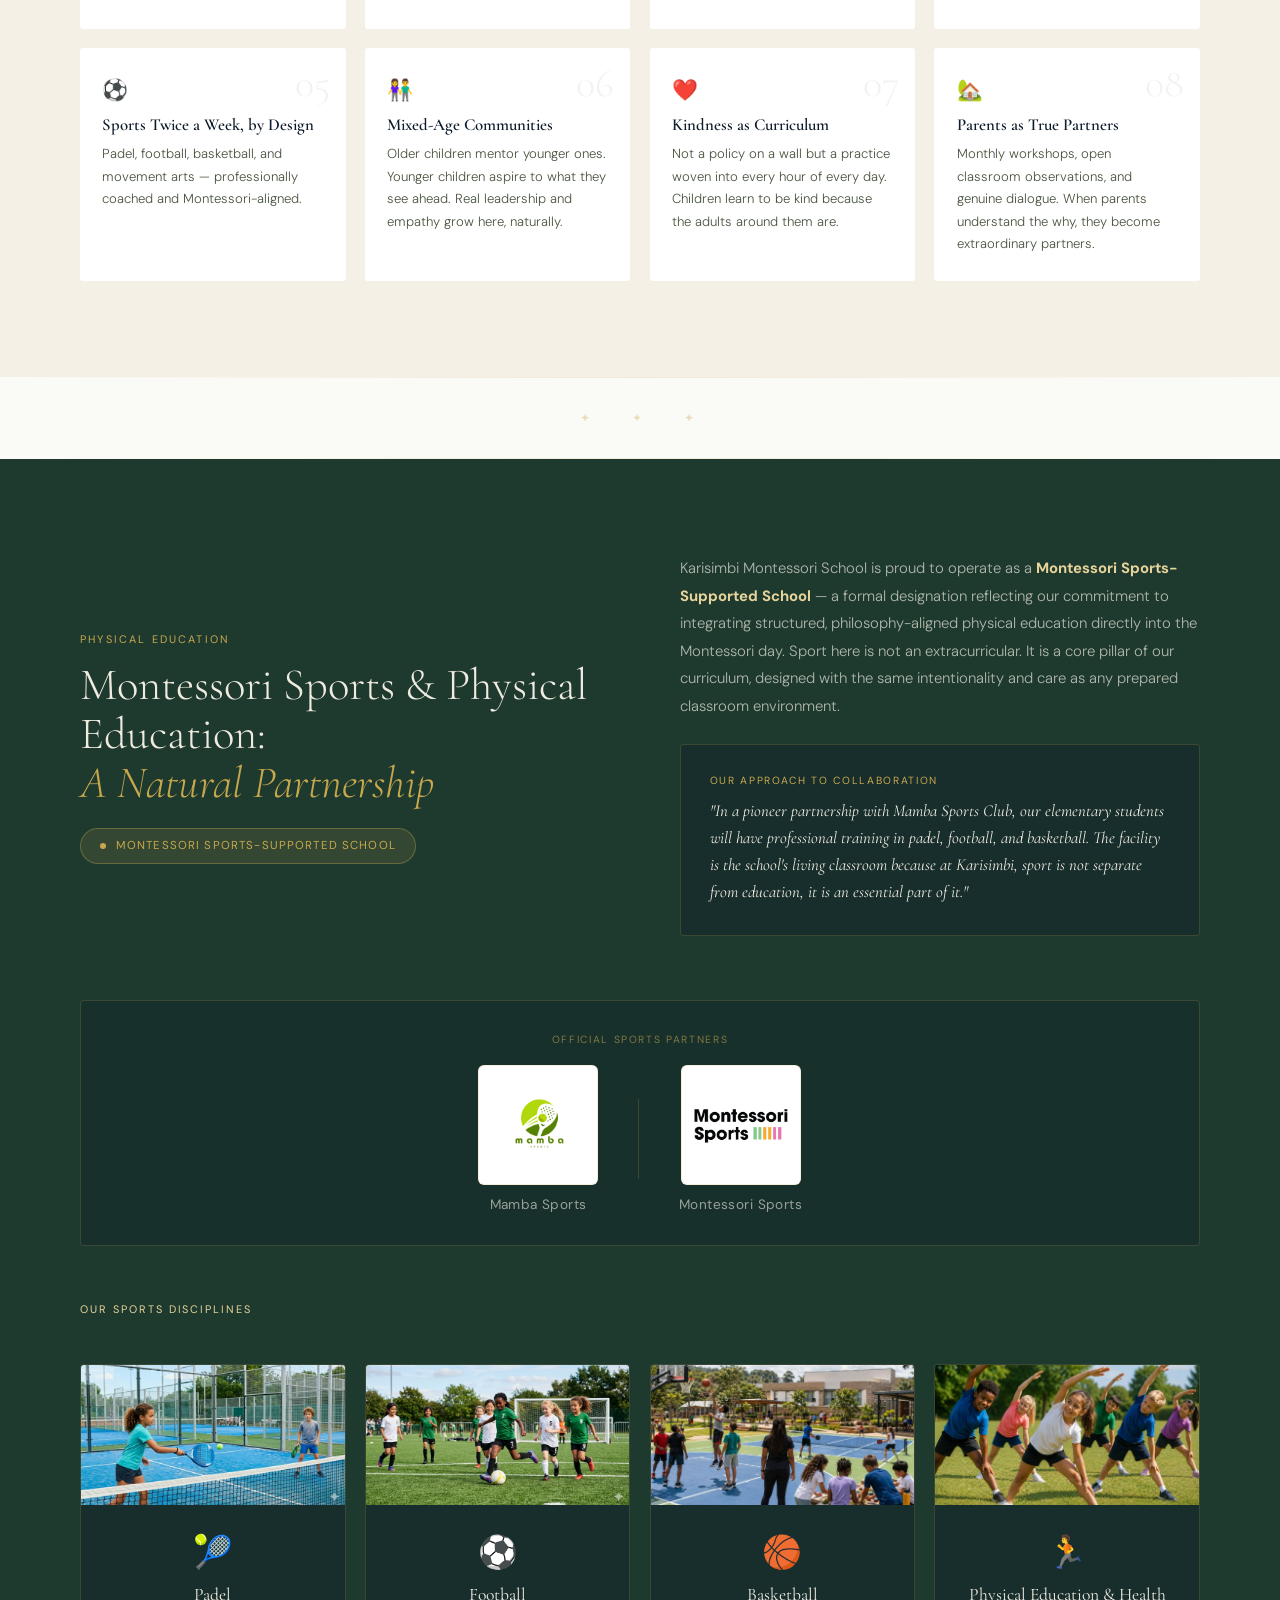
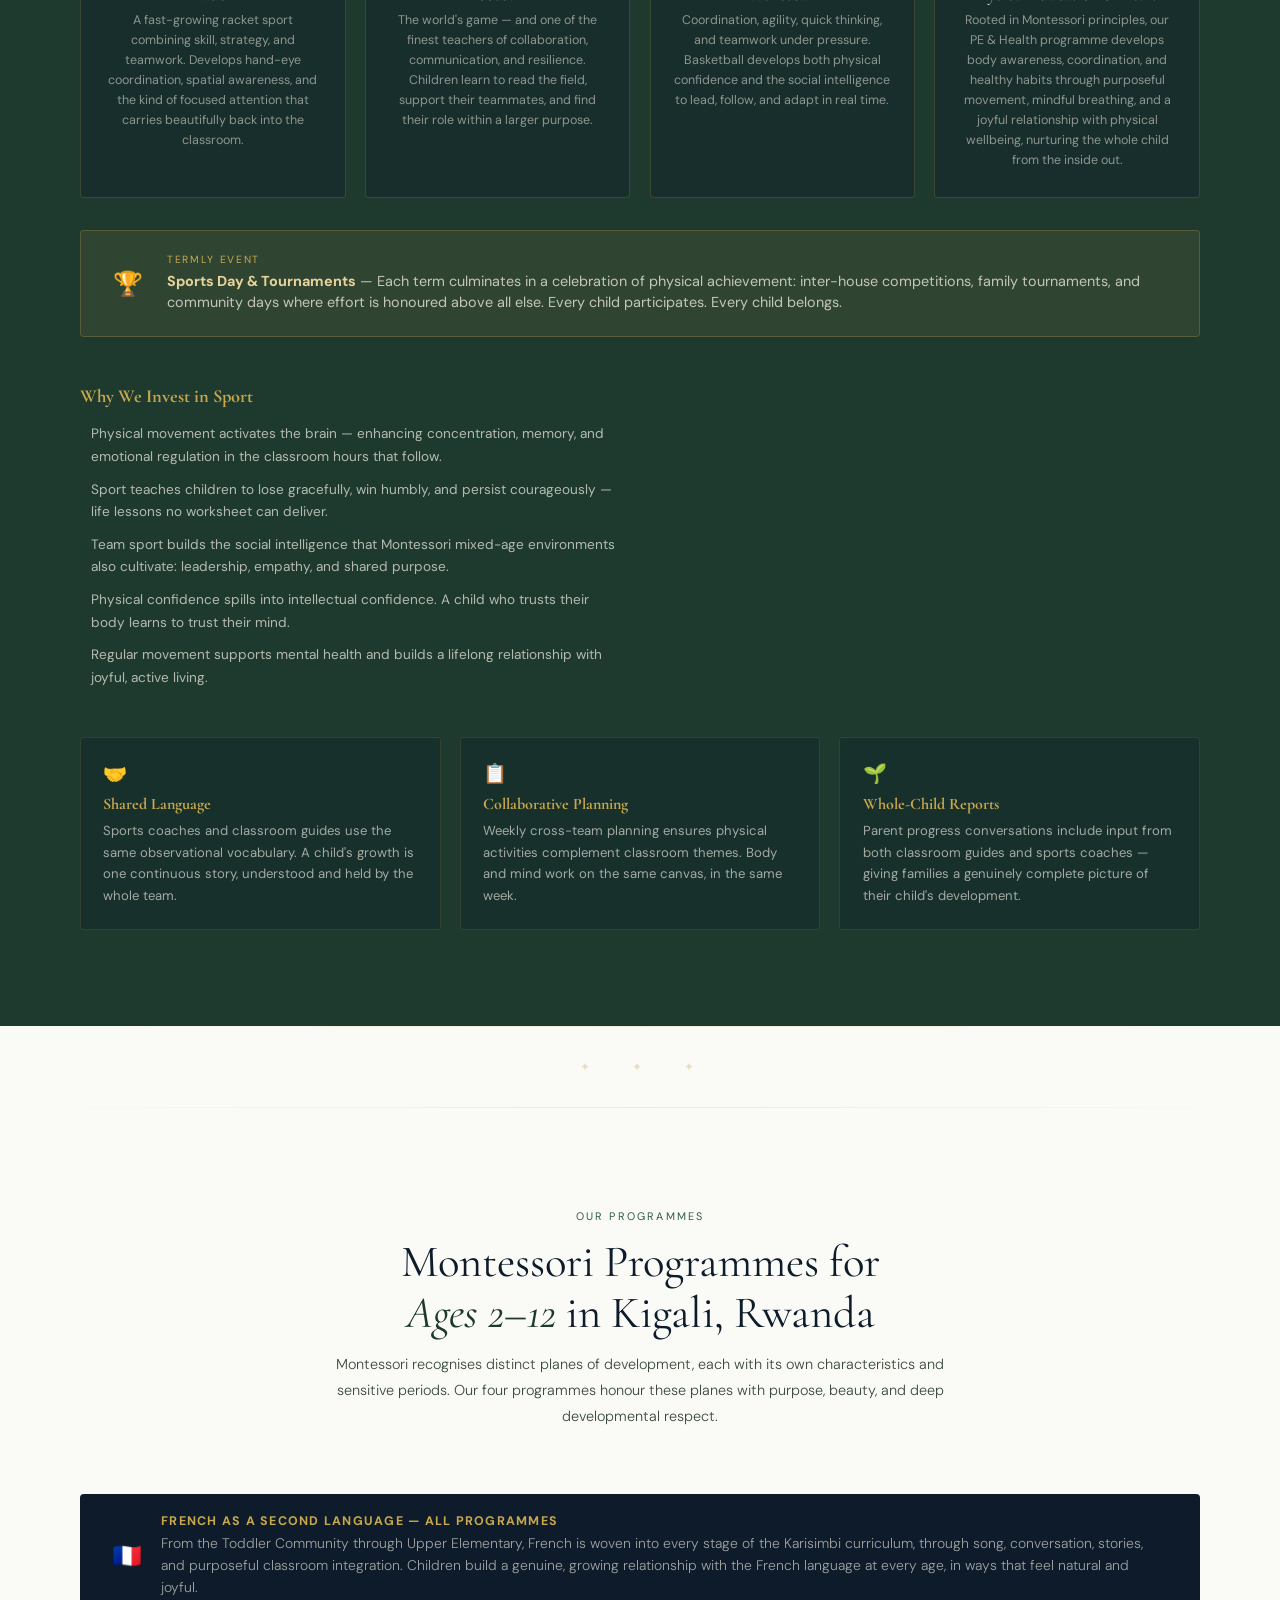
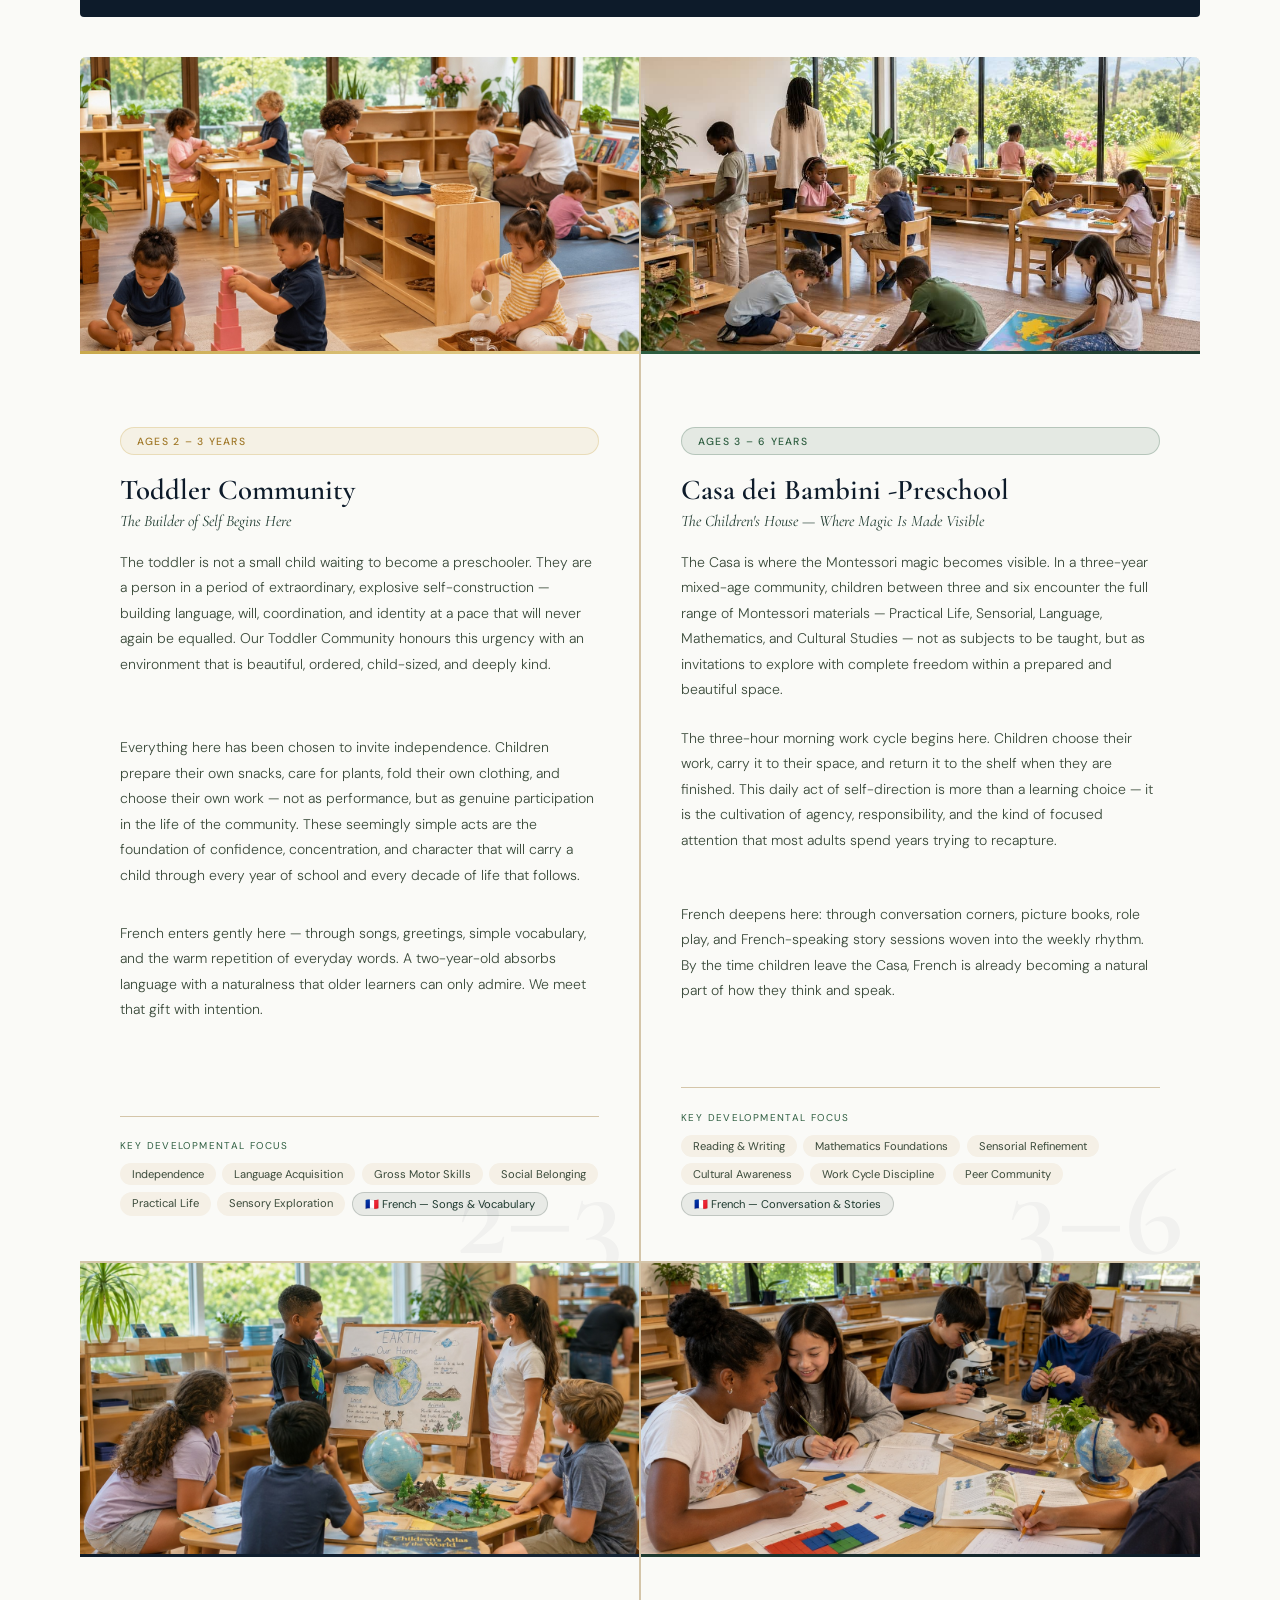
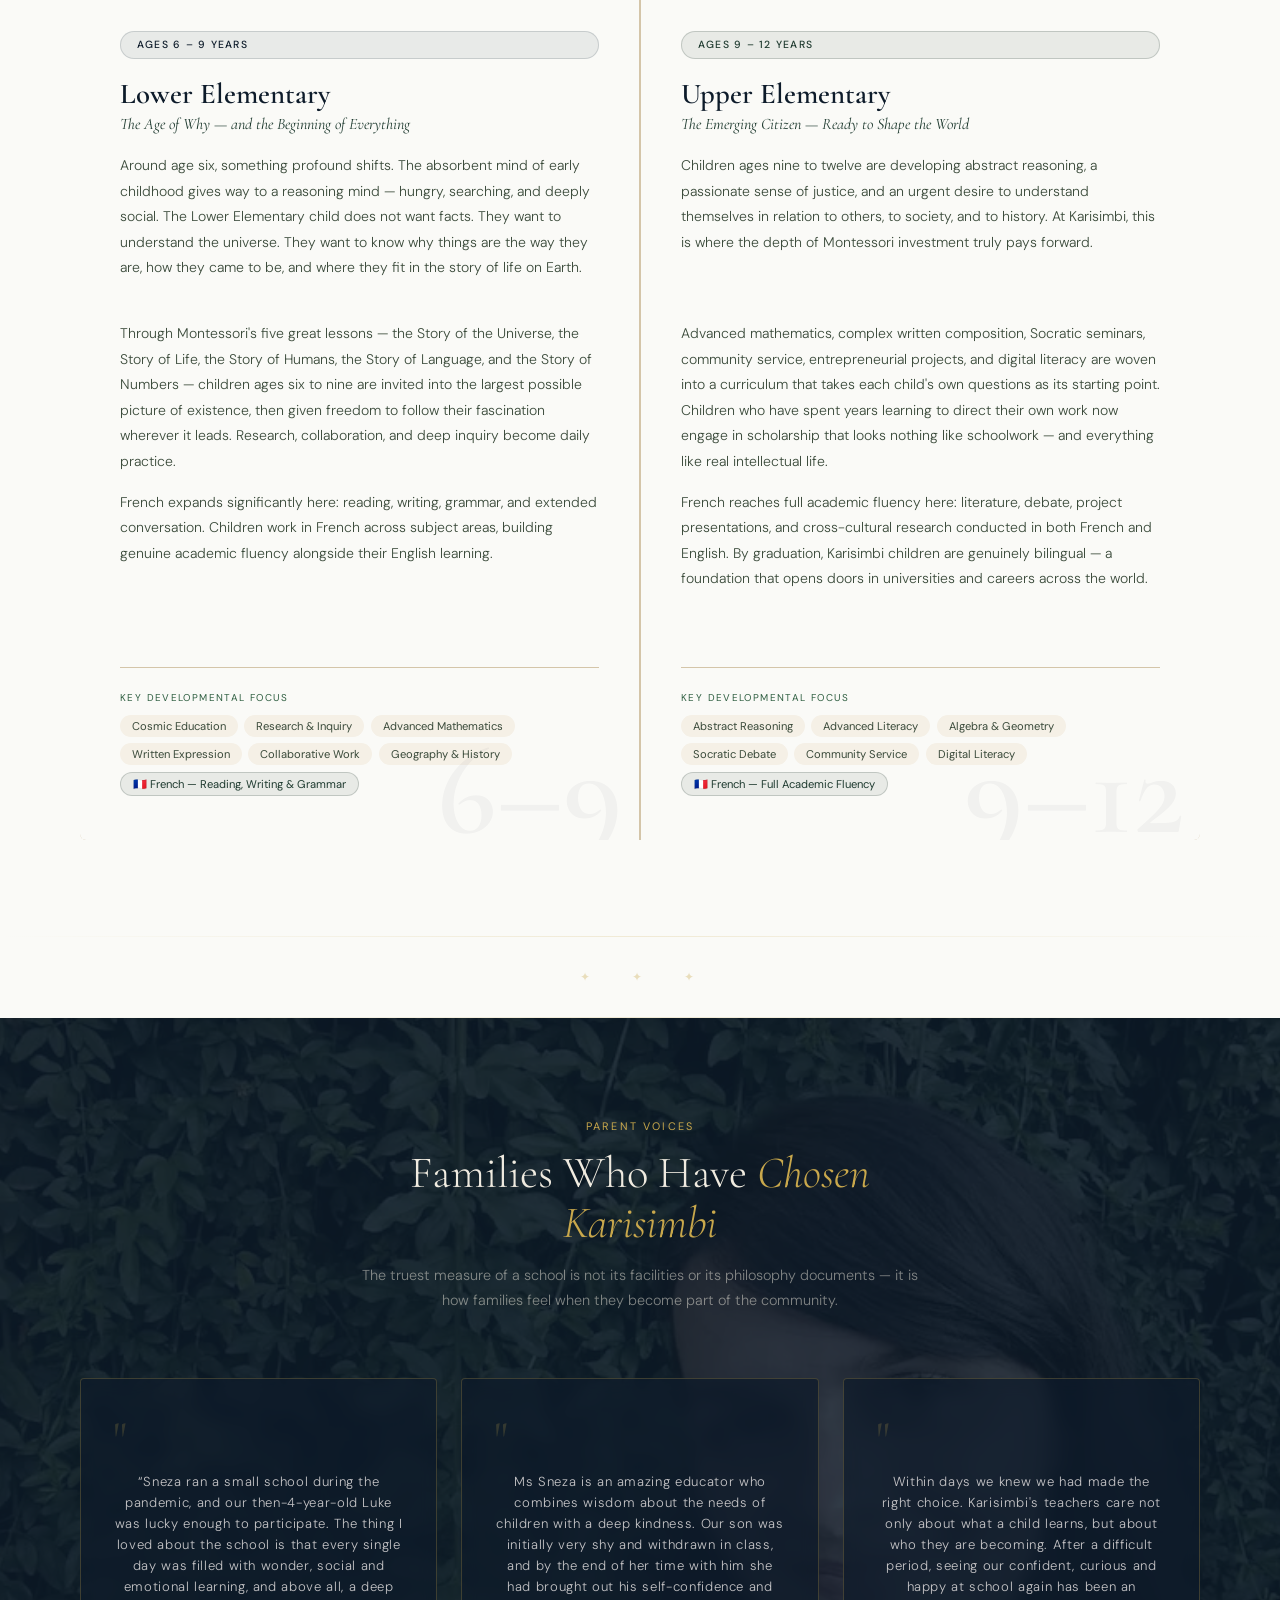
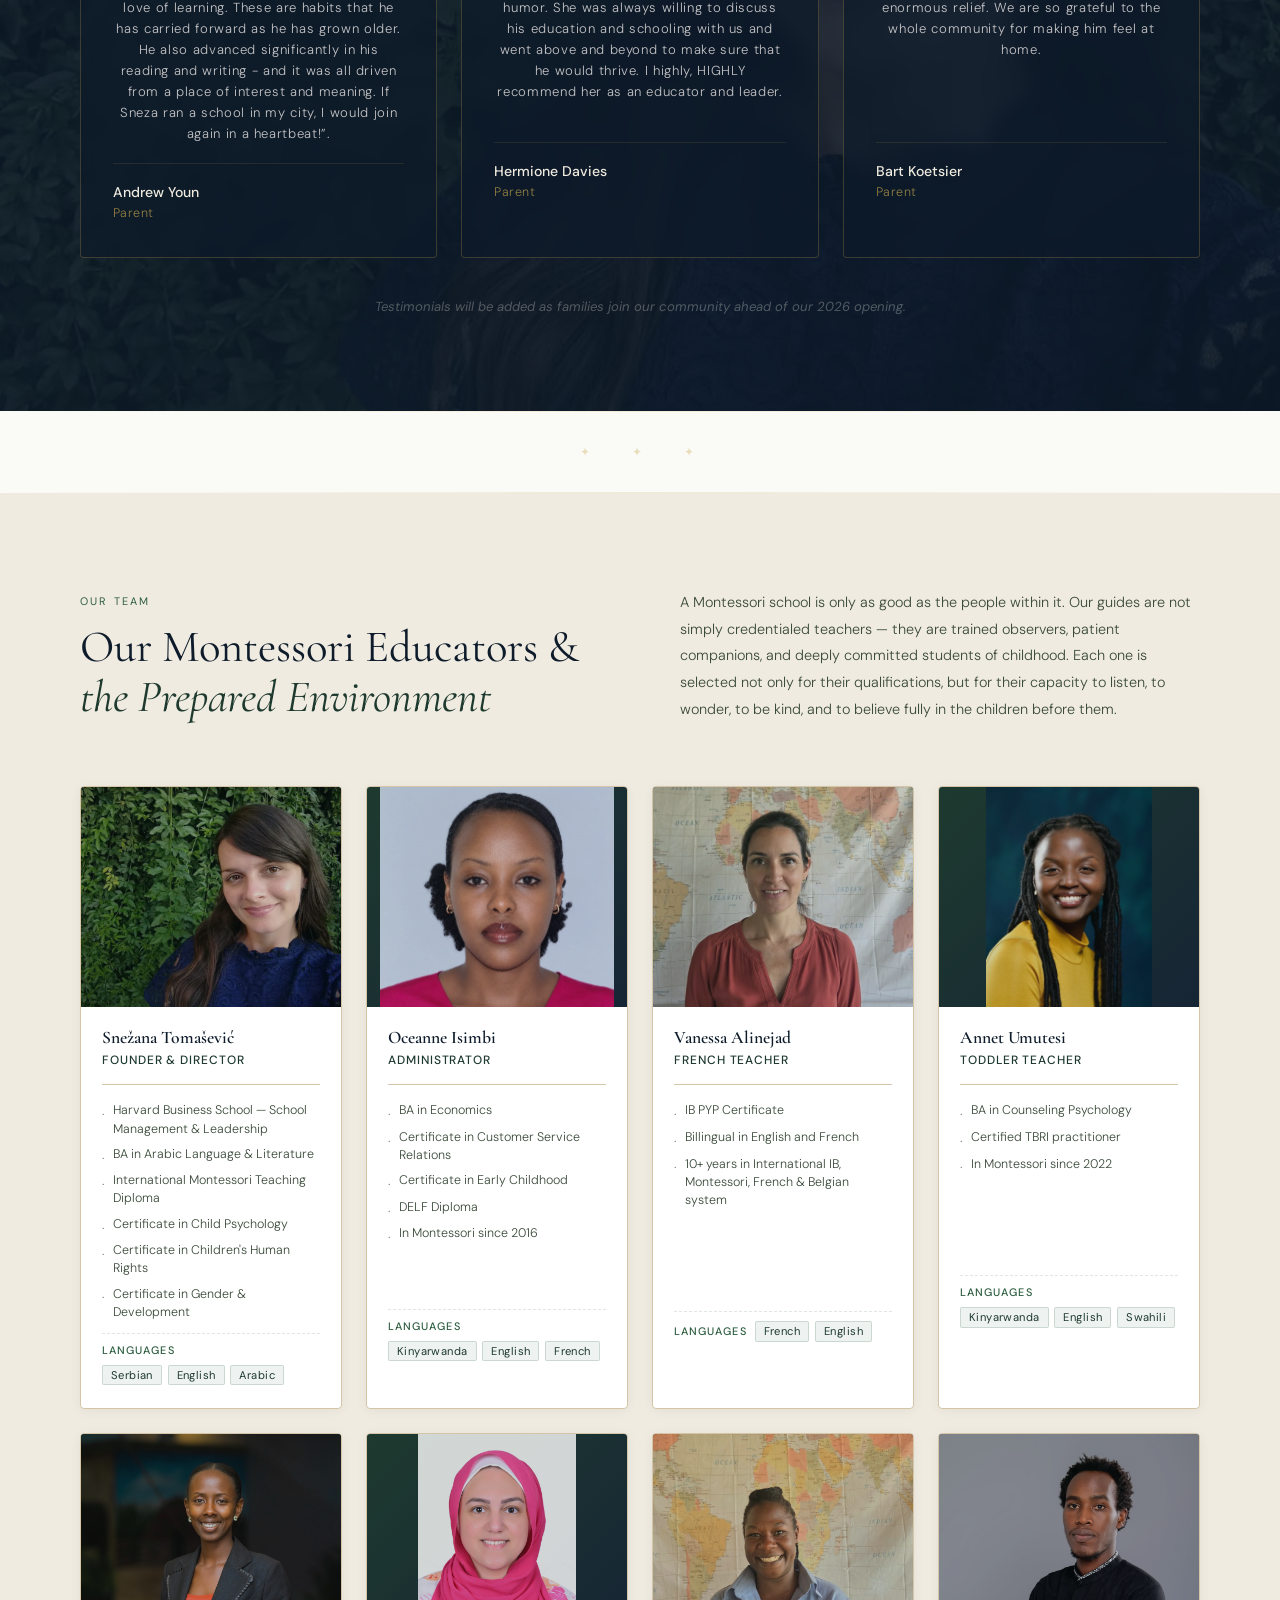
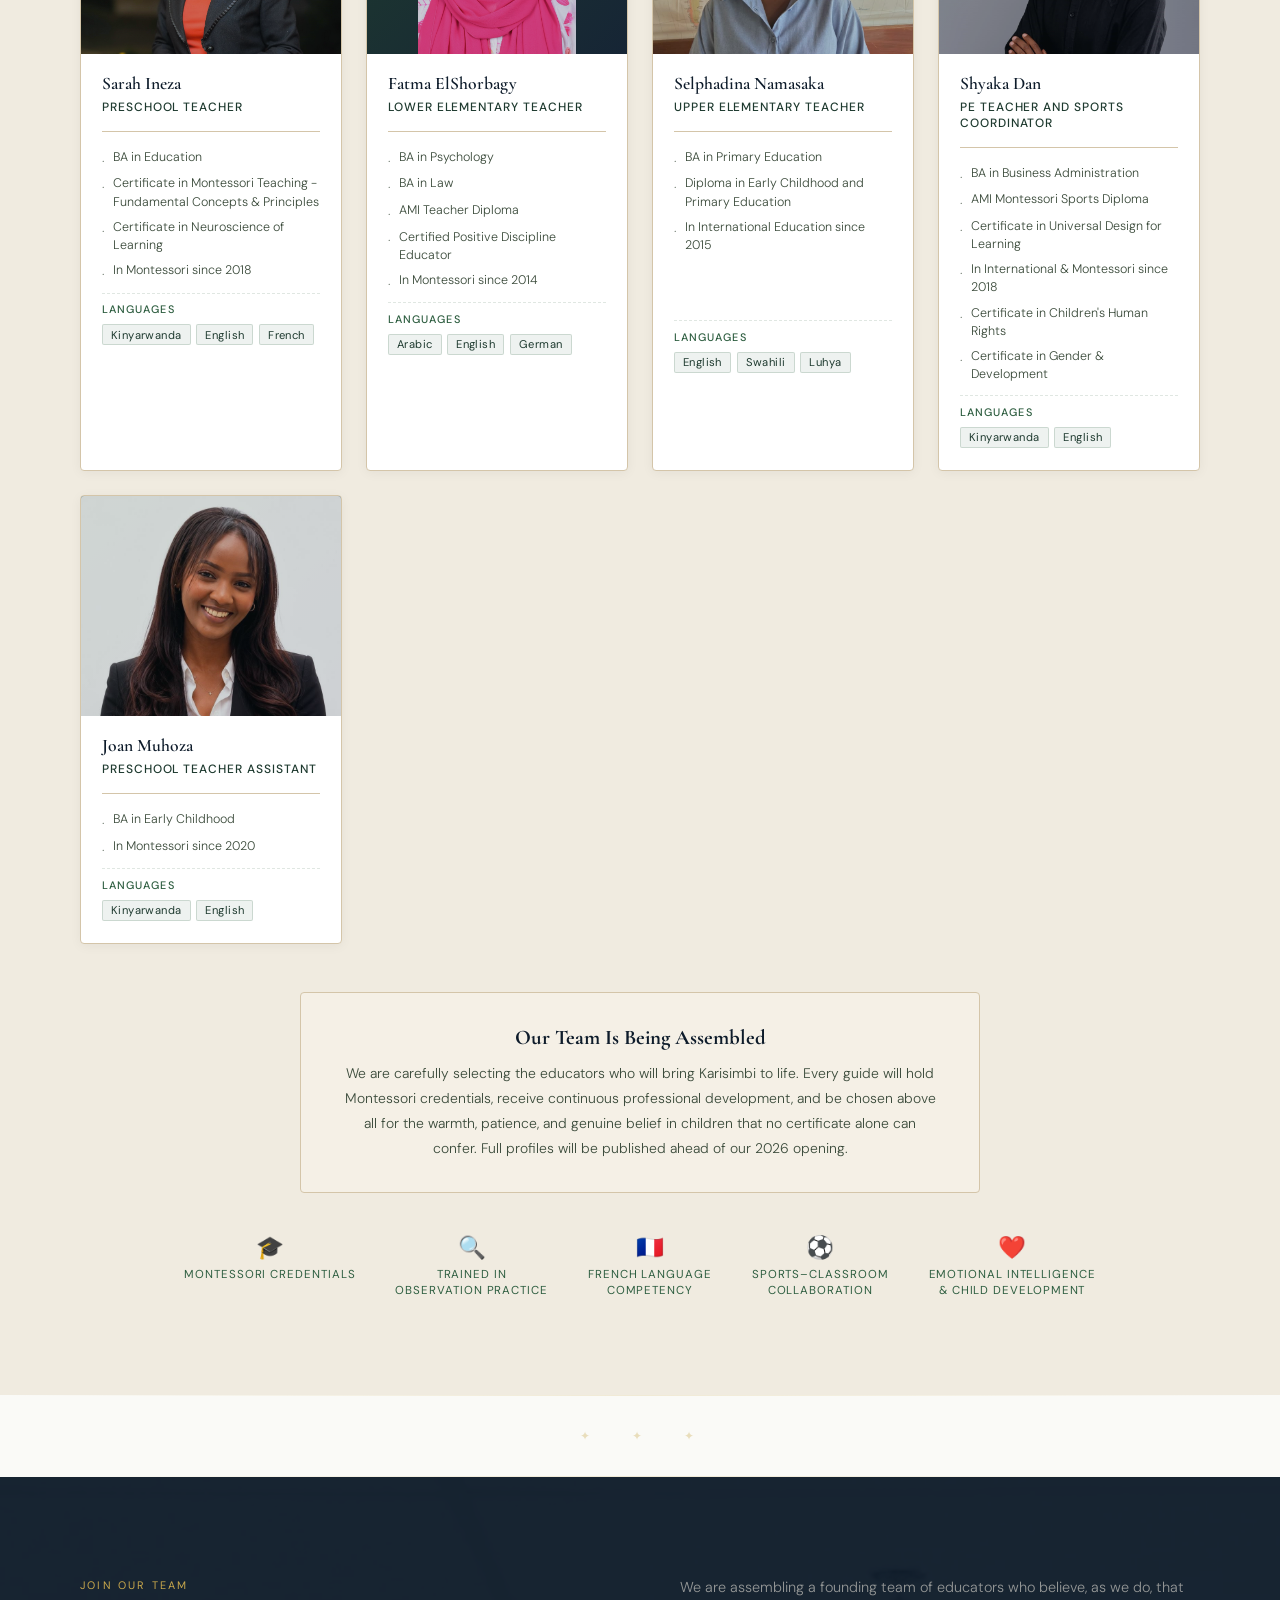
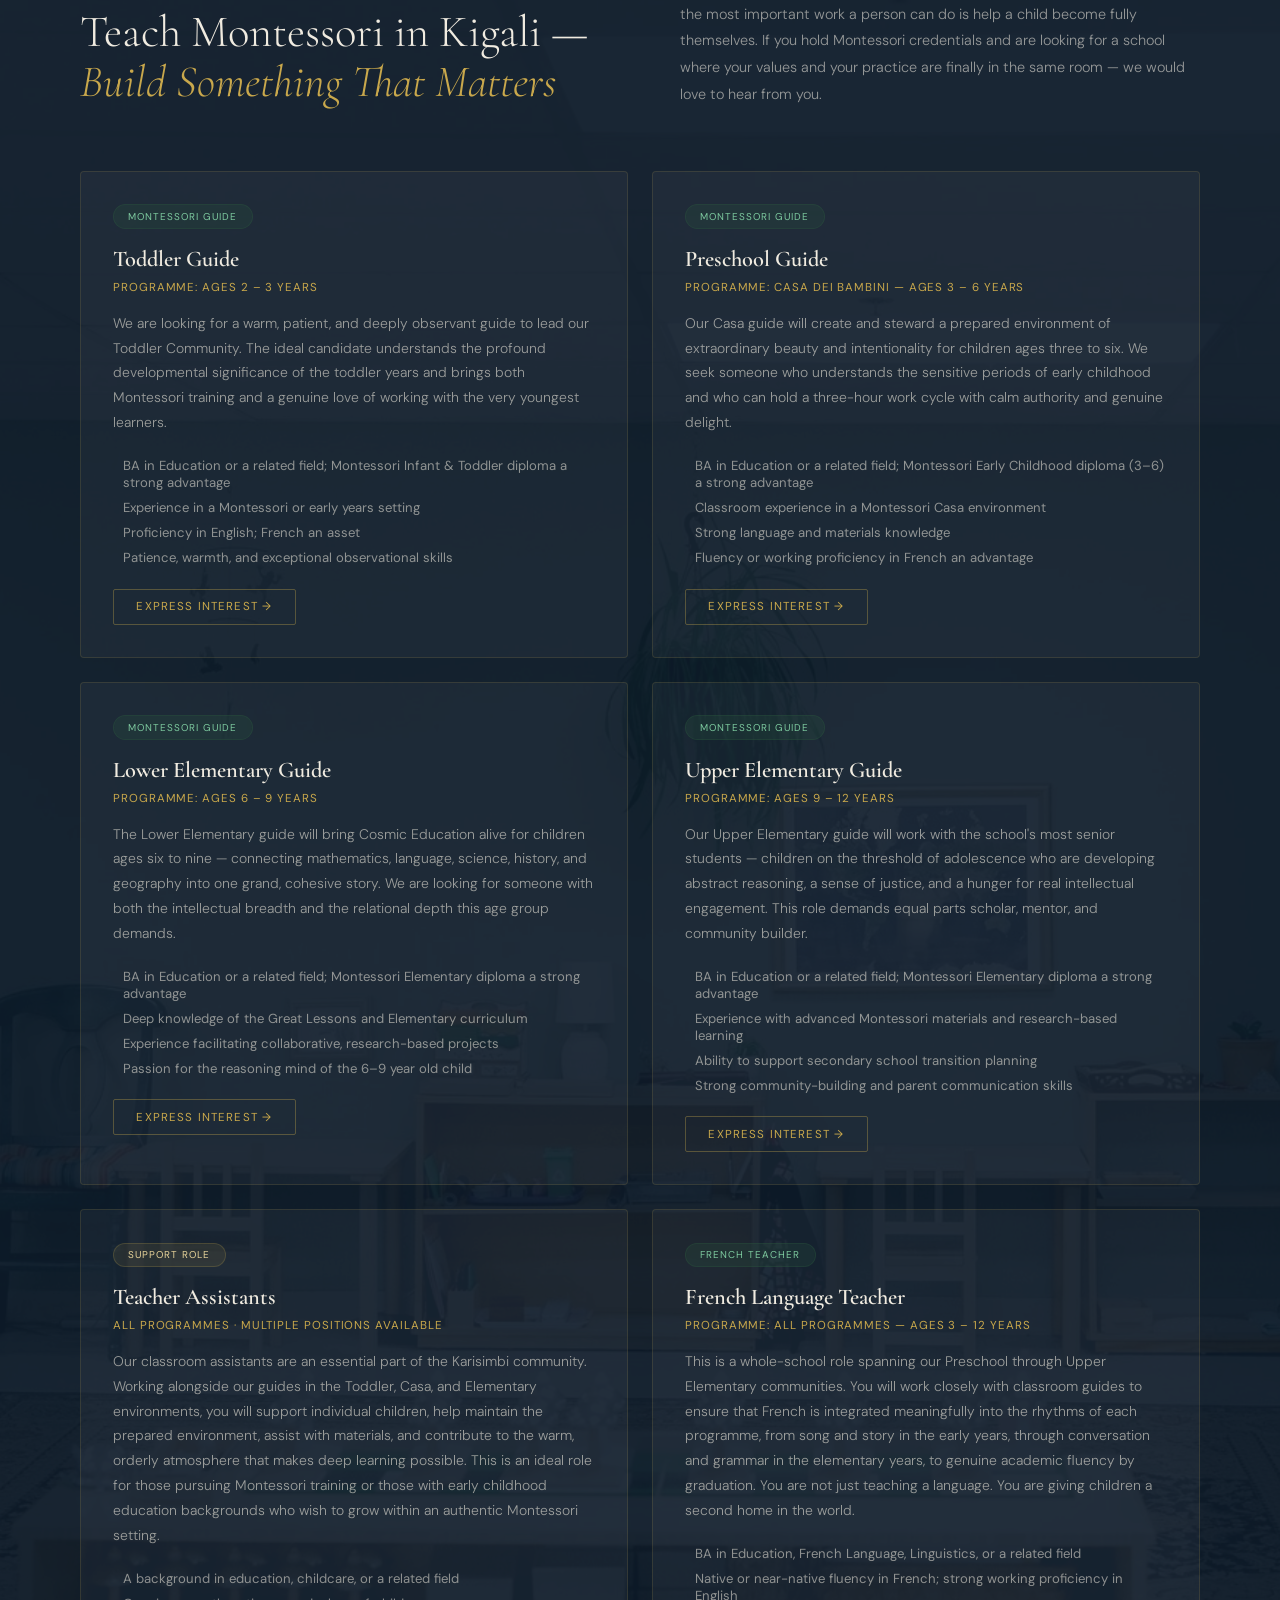
==== commit 84a9c8d1: "removing the logos of the IMC" ====
--- a/index.html
+++ b/index.html
@@ -233,7 +233,7 @@
       <a href="#admissions" class="btn-primary">Enrol Your Child</a>
       <a href="#programmes" class="btn-ghost">Explore Programmes</a>
     </div>
-    <div class="hero-affiliations">
+    <!-- <div class="hero-affiliations">
       <span class="hero-affiliations-label">In Affiliation With</span>
       <div class="hero-affiliations-logos">
         <div class="hero-affiliation-card">
@@ -243,7 +243,7 @@
           <img src="assets/icons/sportlogo.png" alt="Montessori Sports — affiliate of Karisimbi Montessori School" loading="lazy"/>
         </div>
       </div>
-    </div>
+    </div> -->
   </div>
 
   <!-- <div class="hero-right">
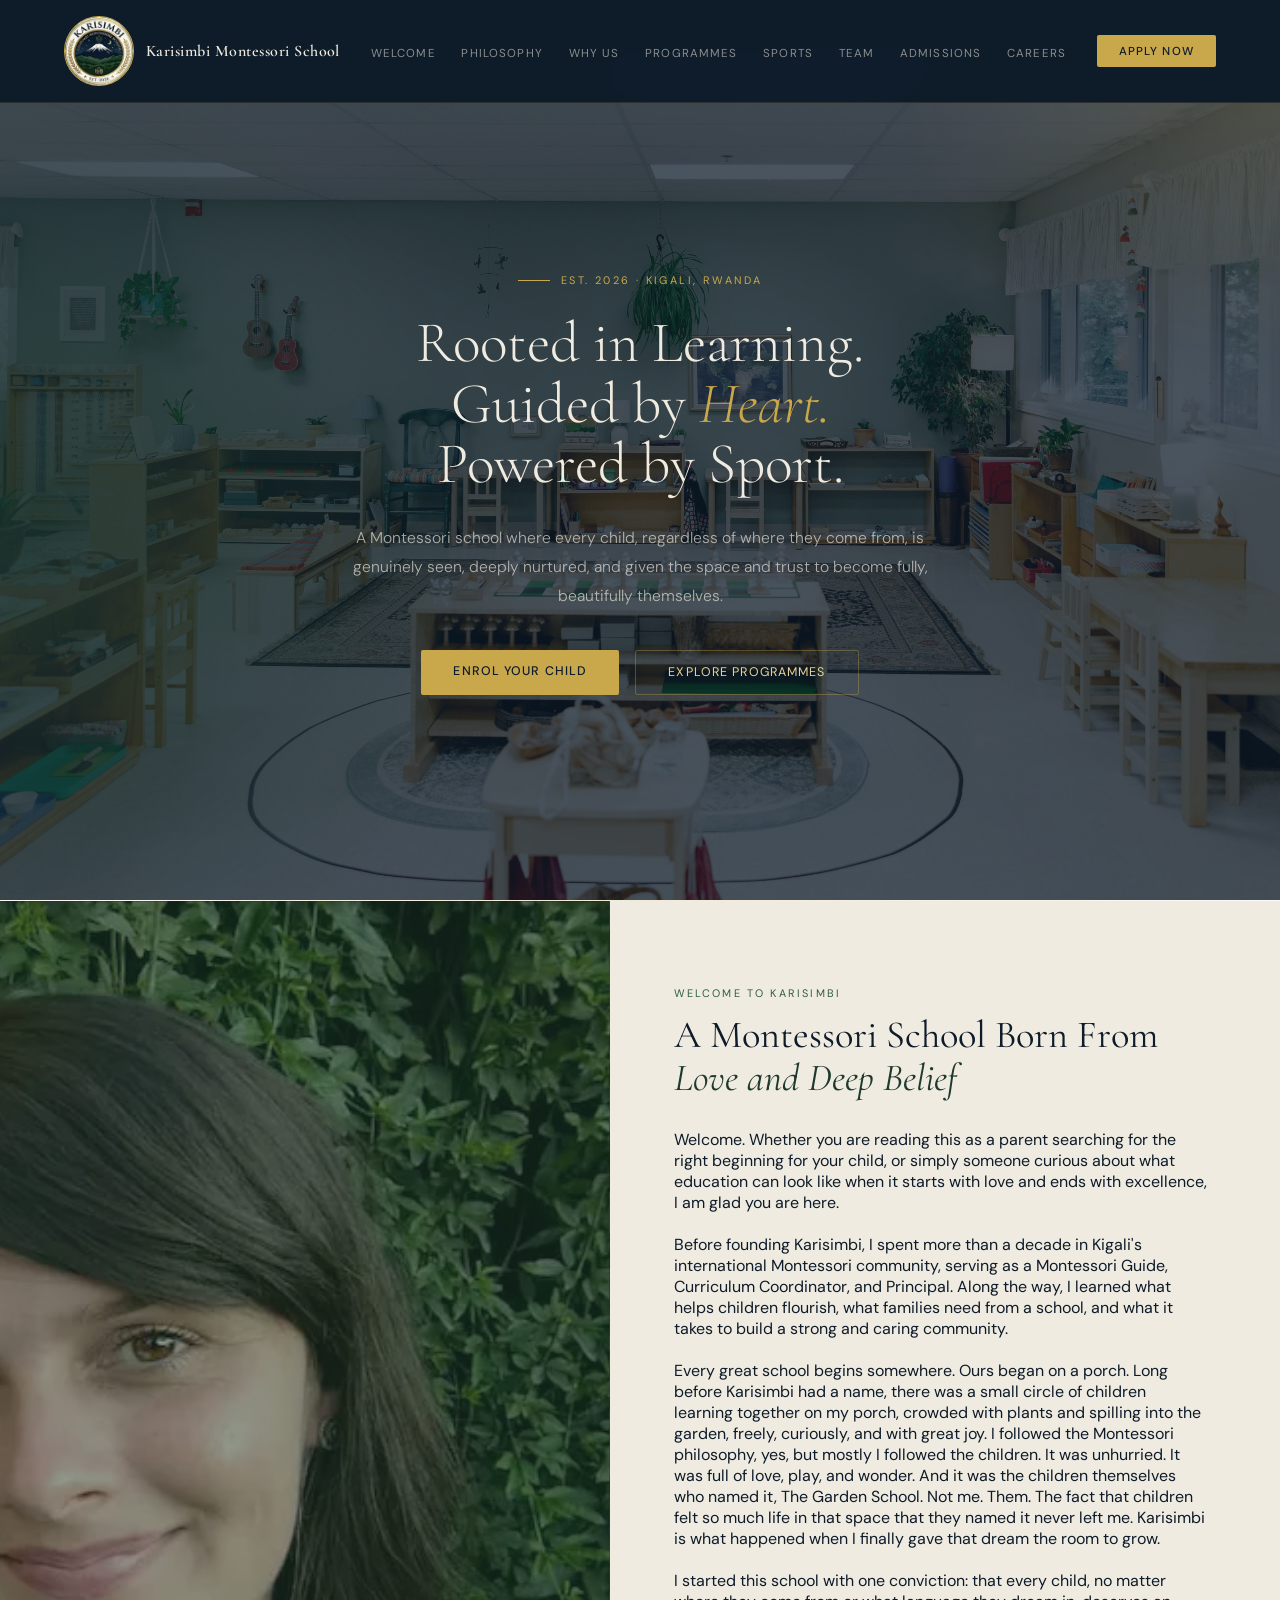
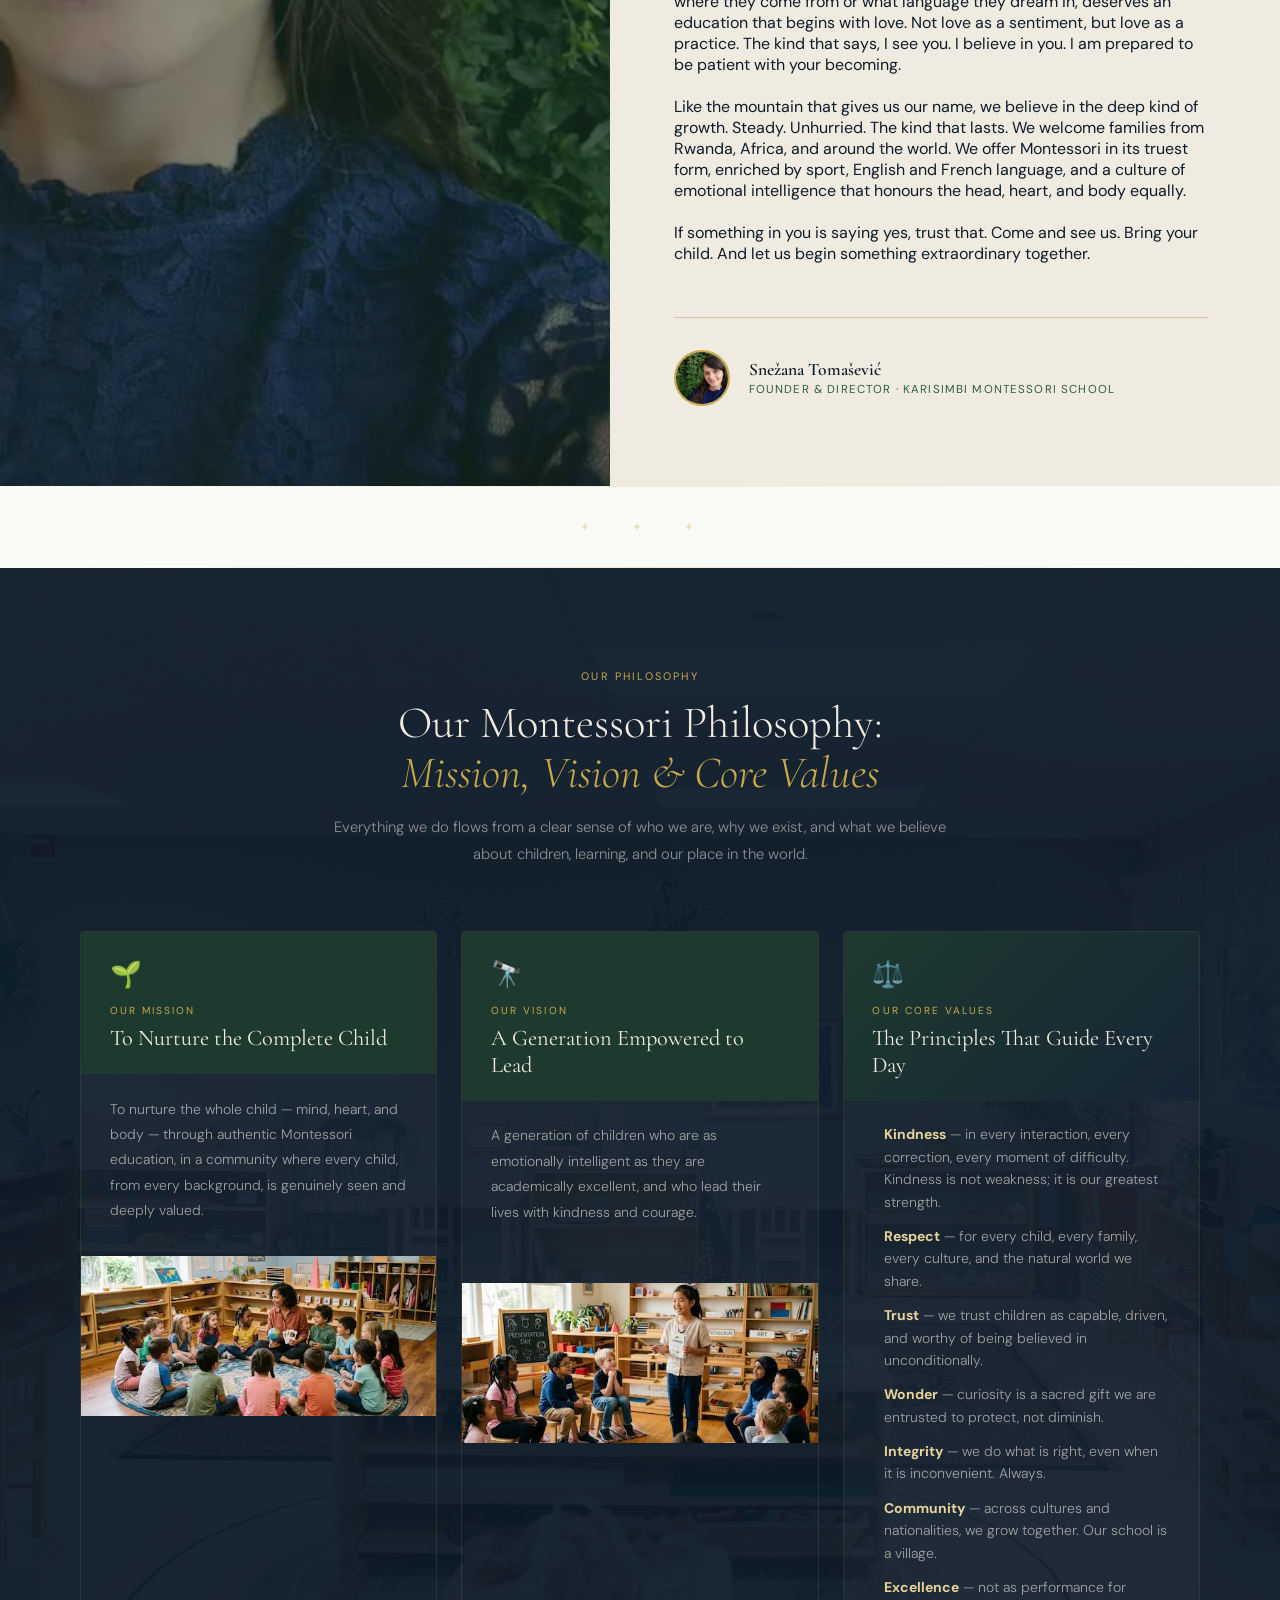
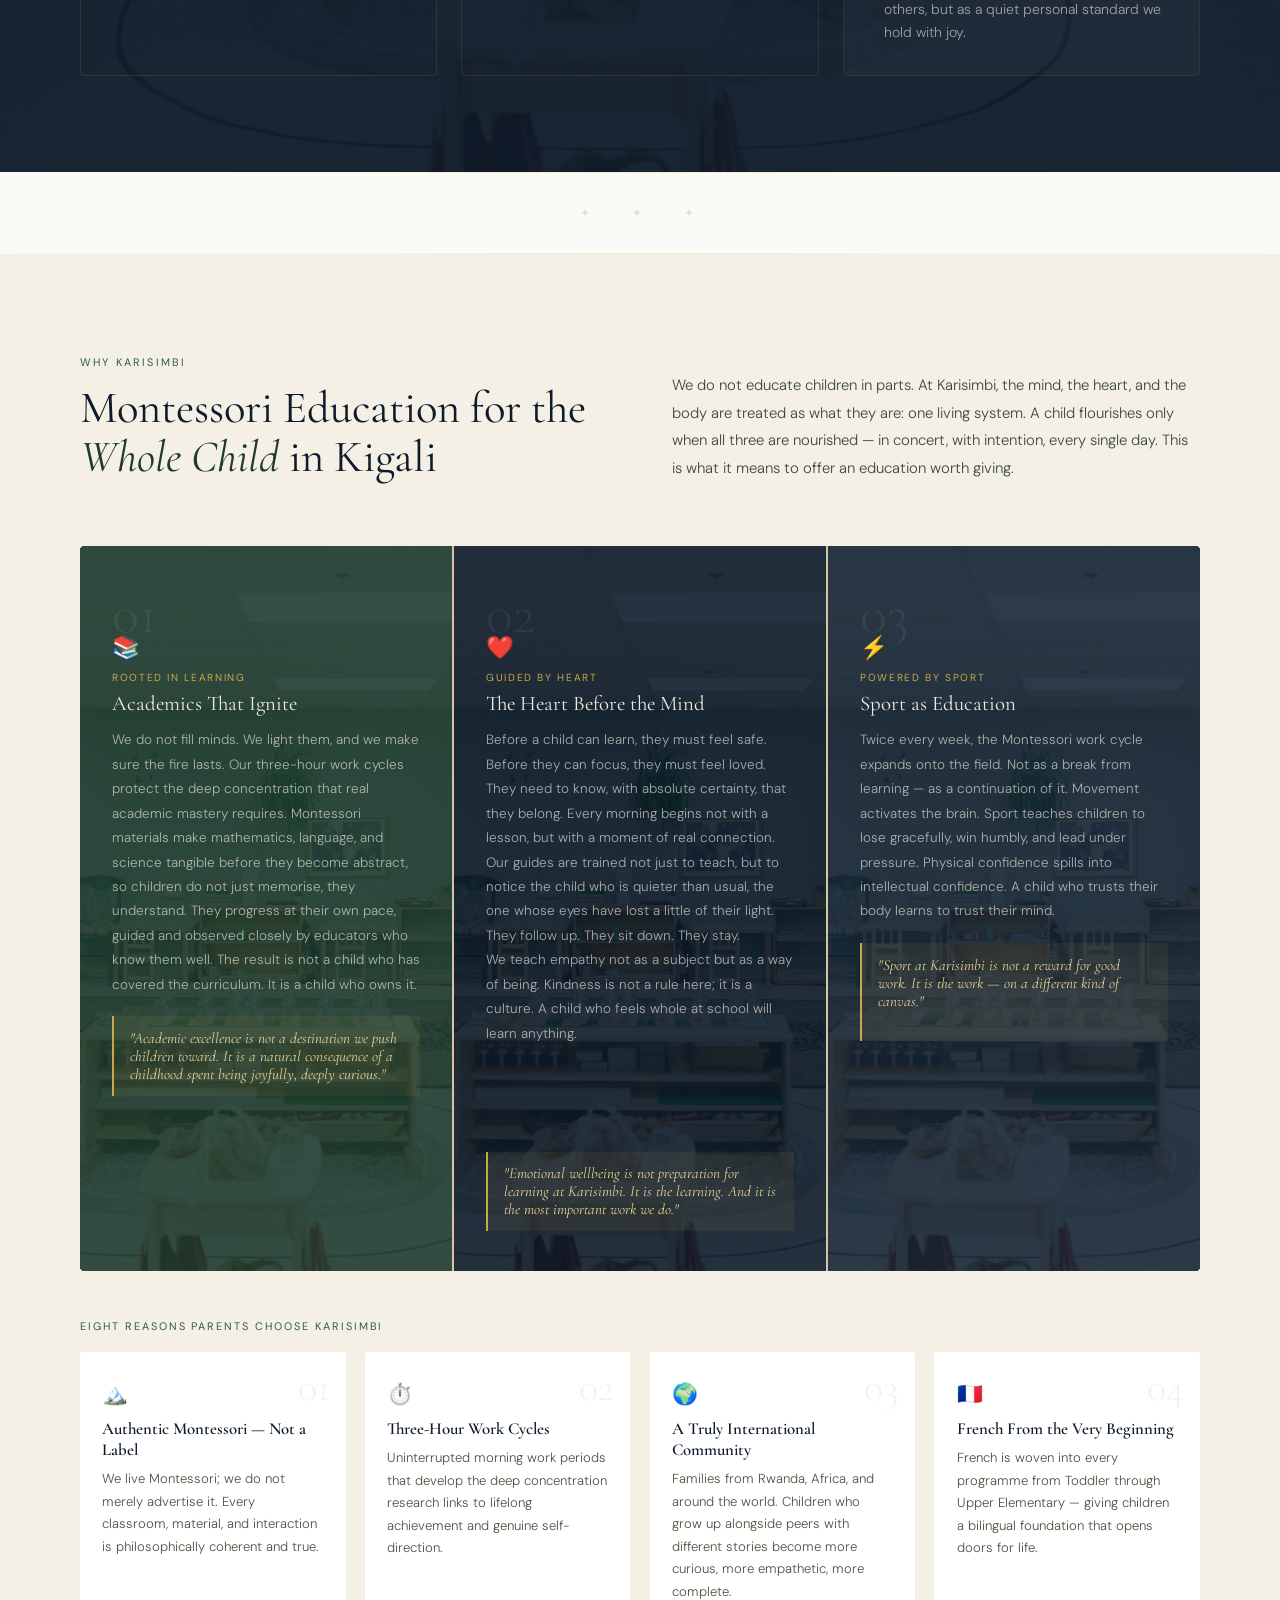
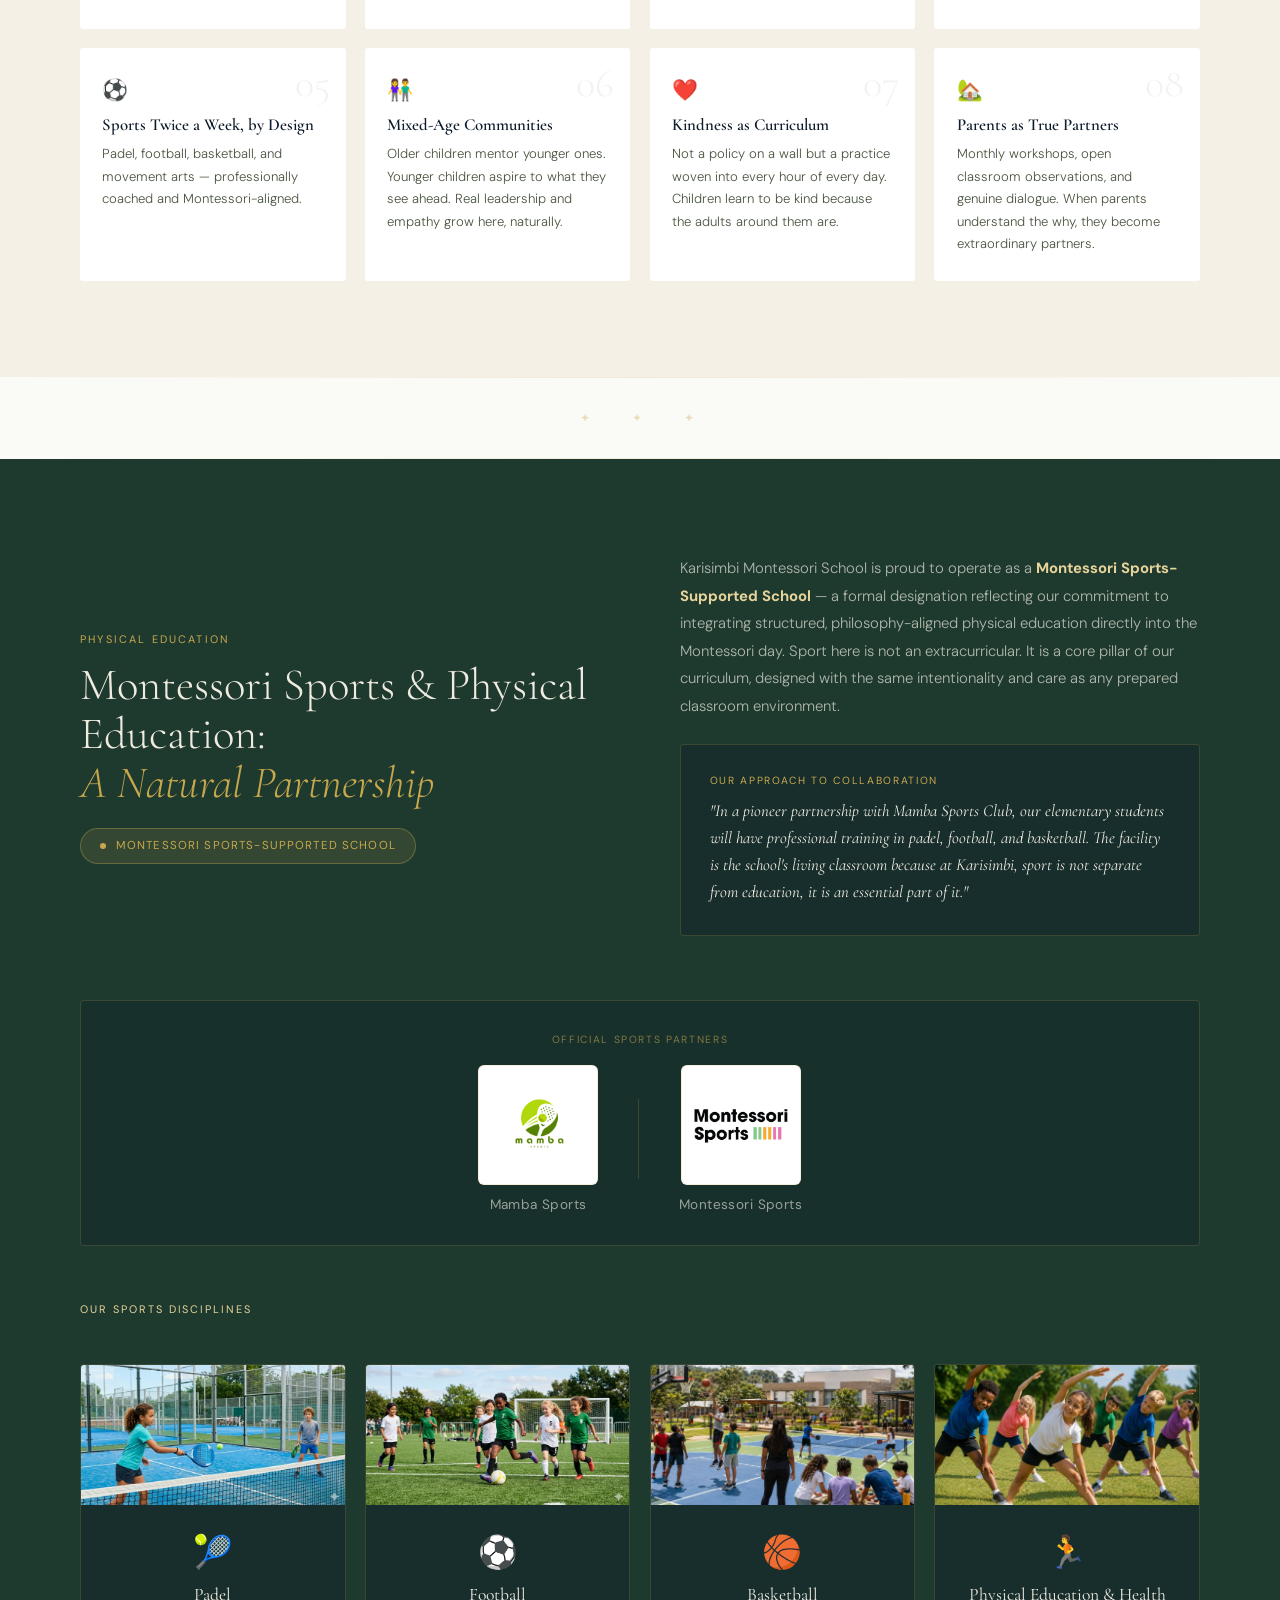
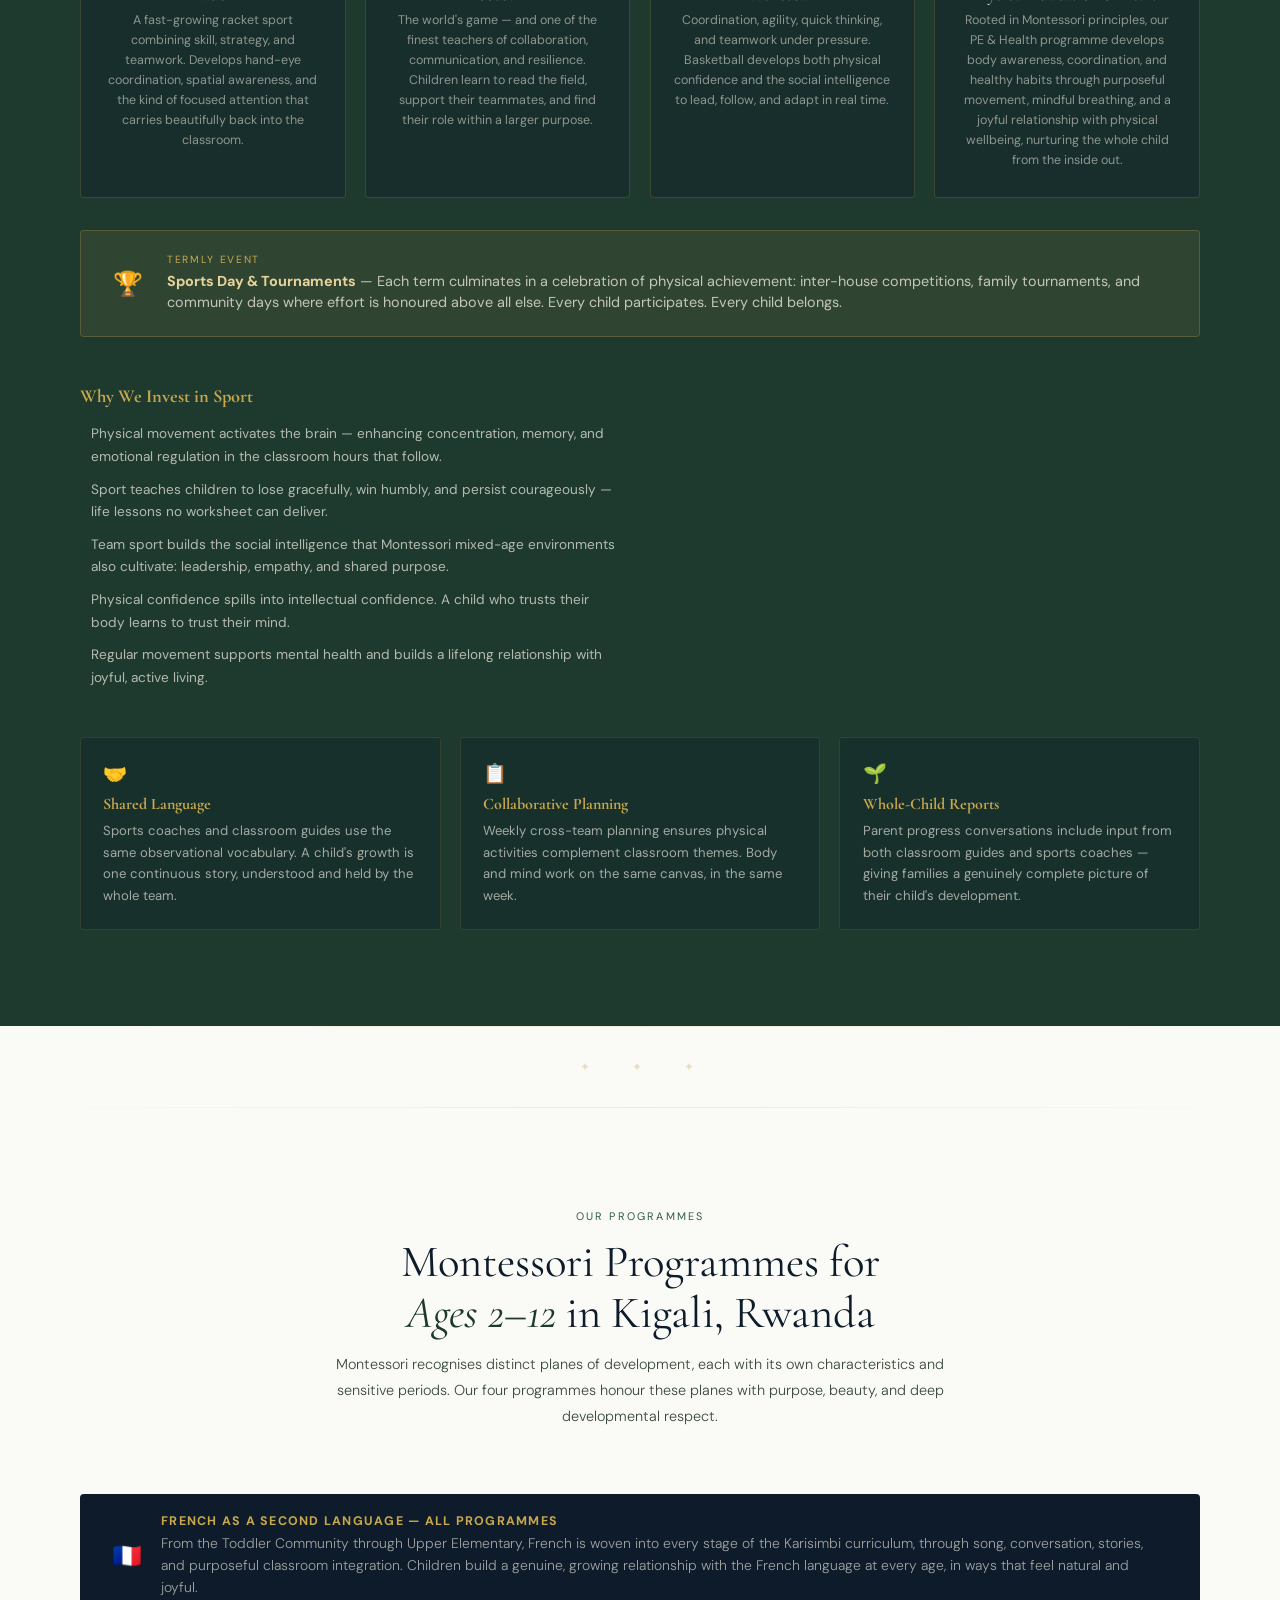
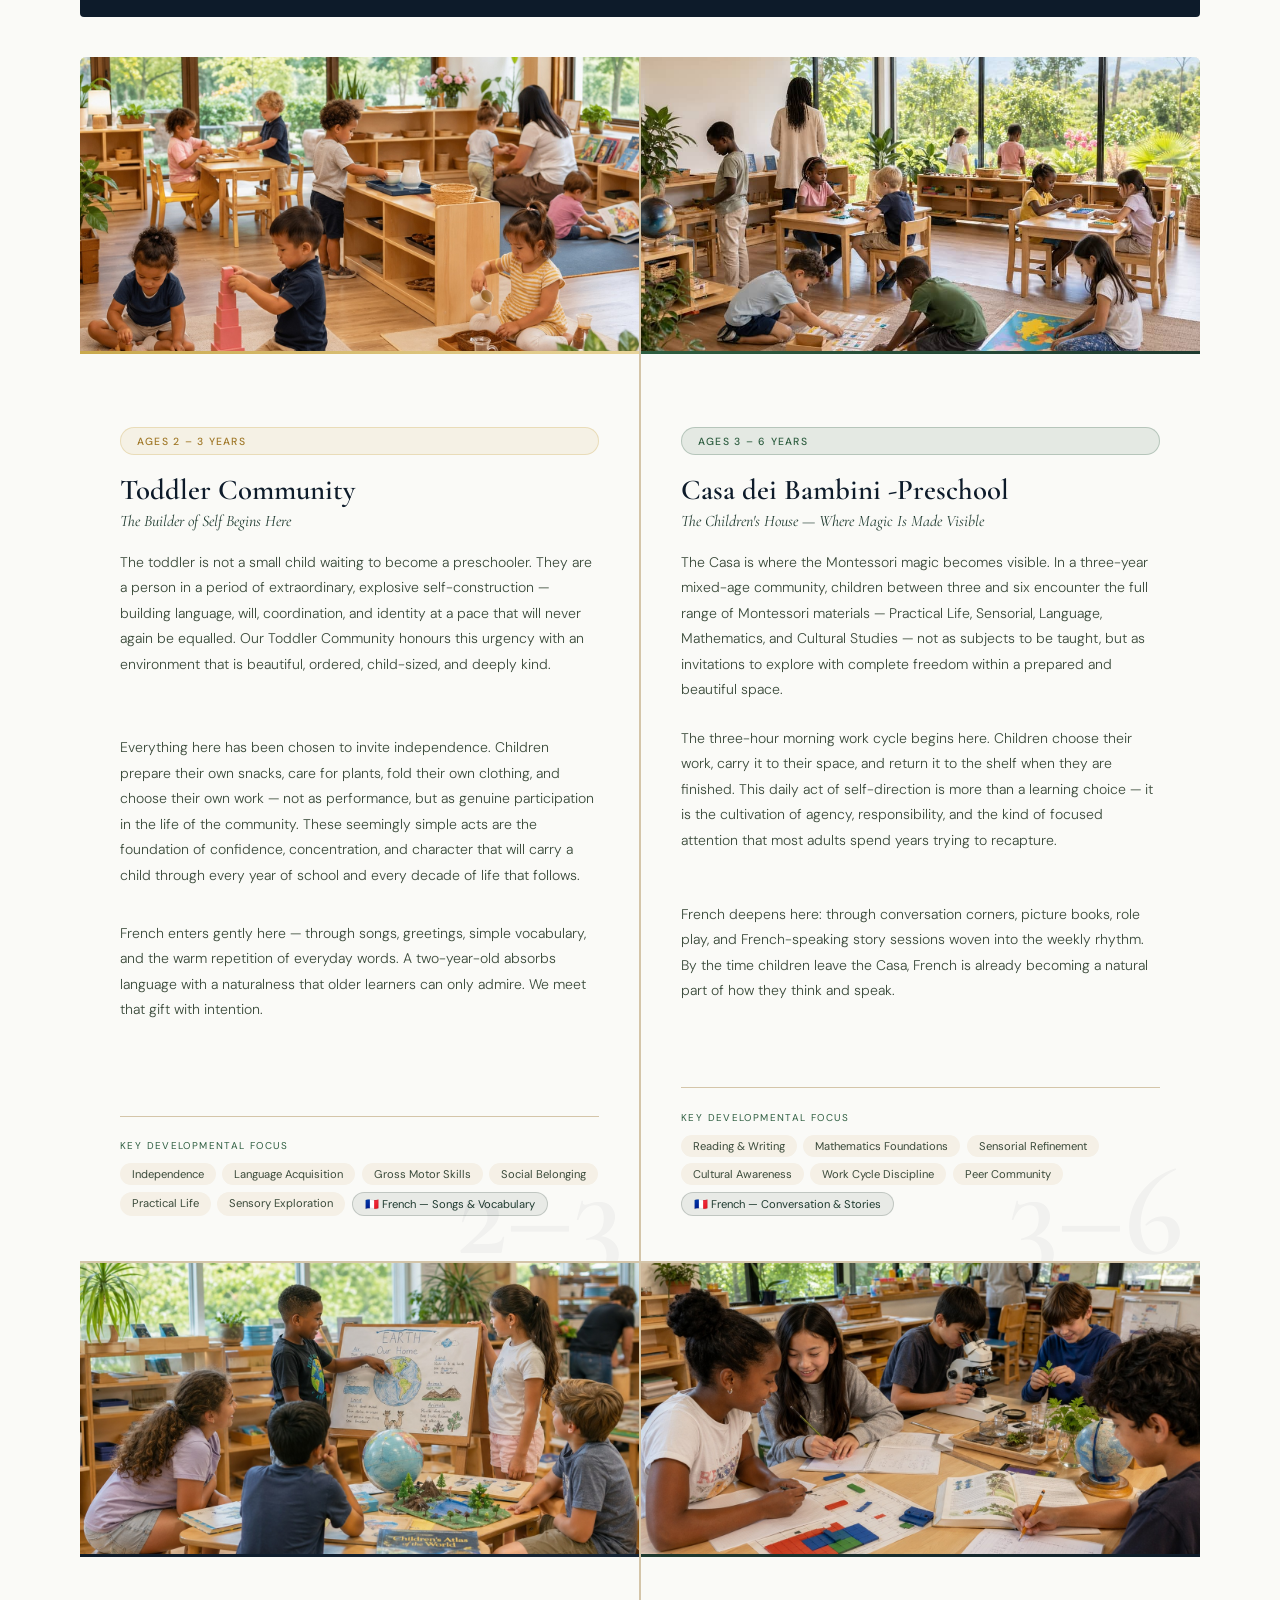
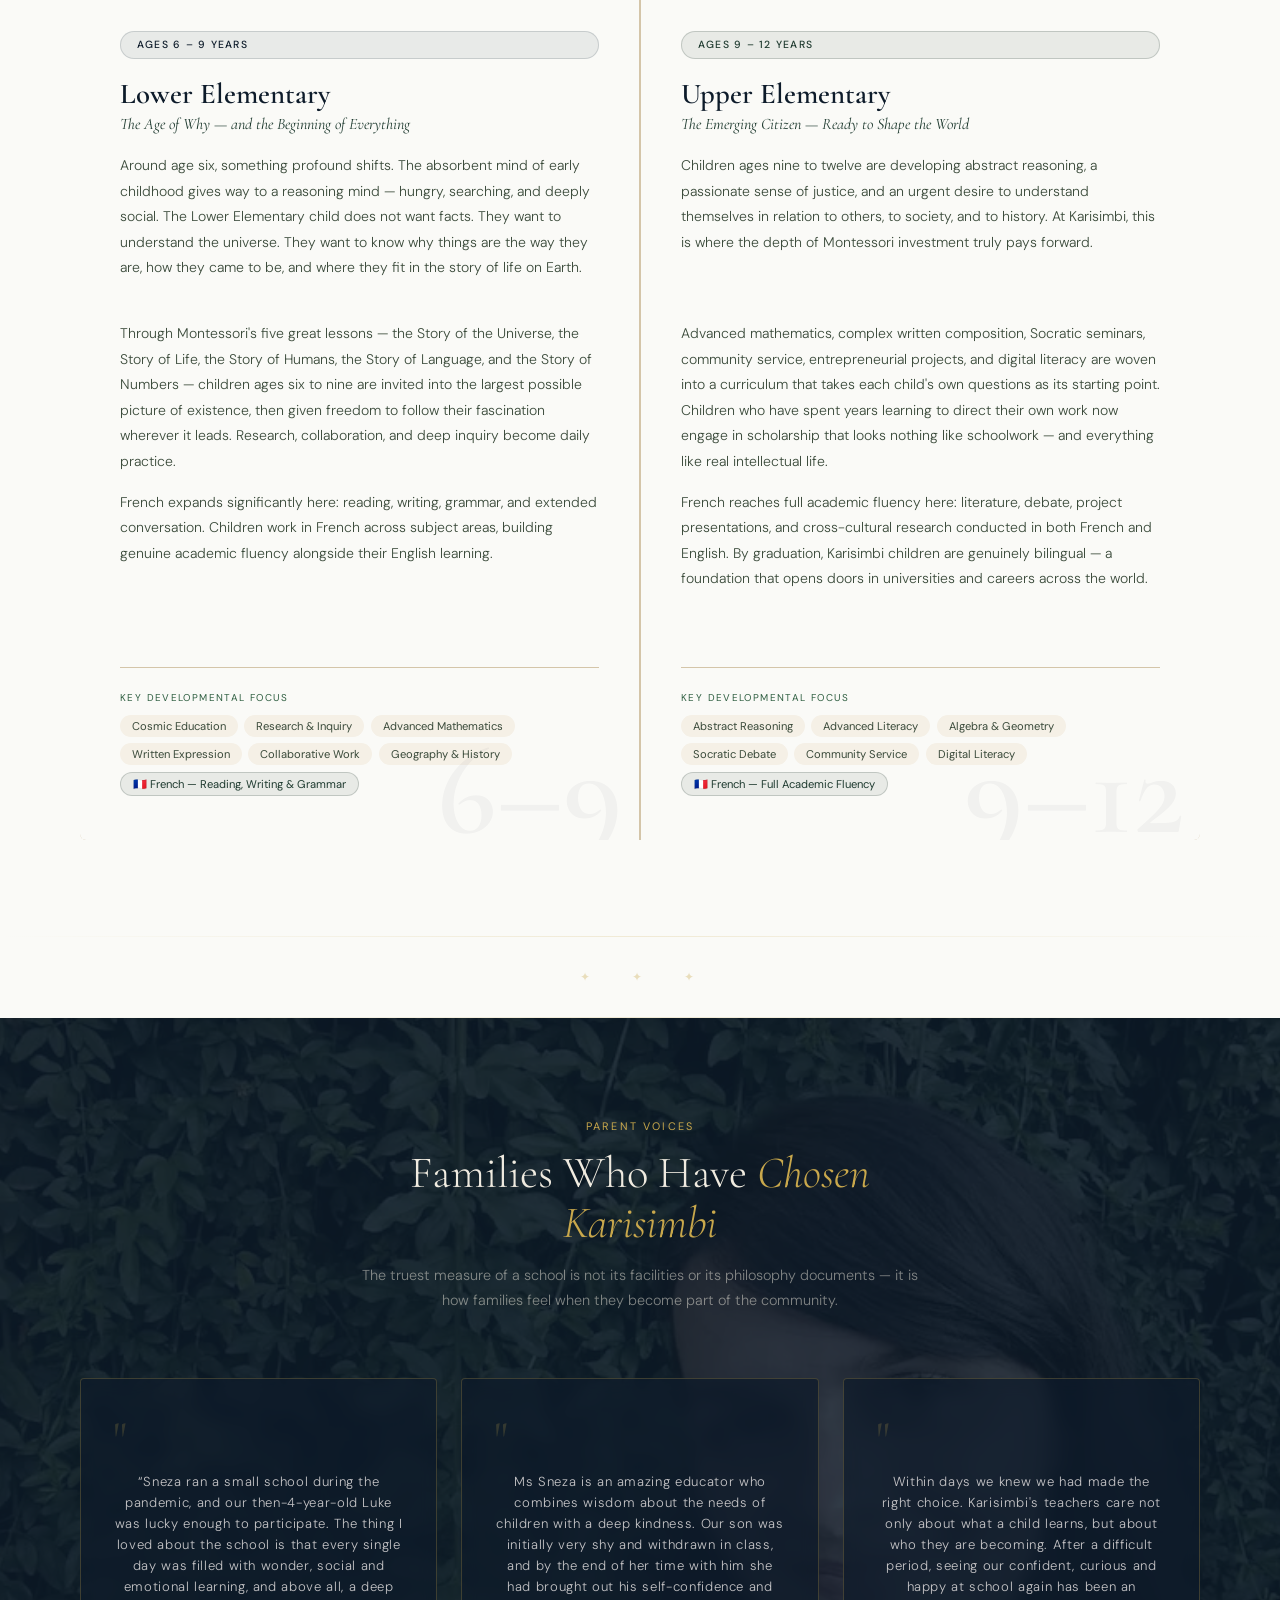
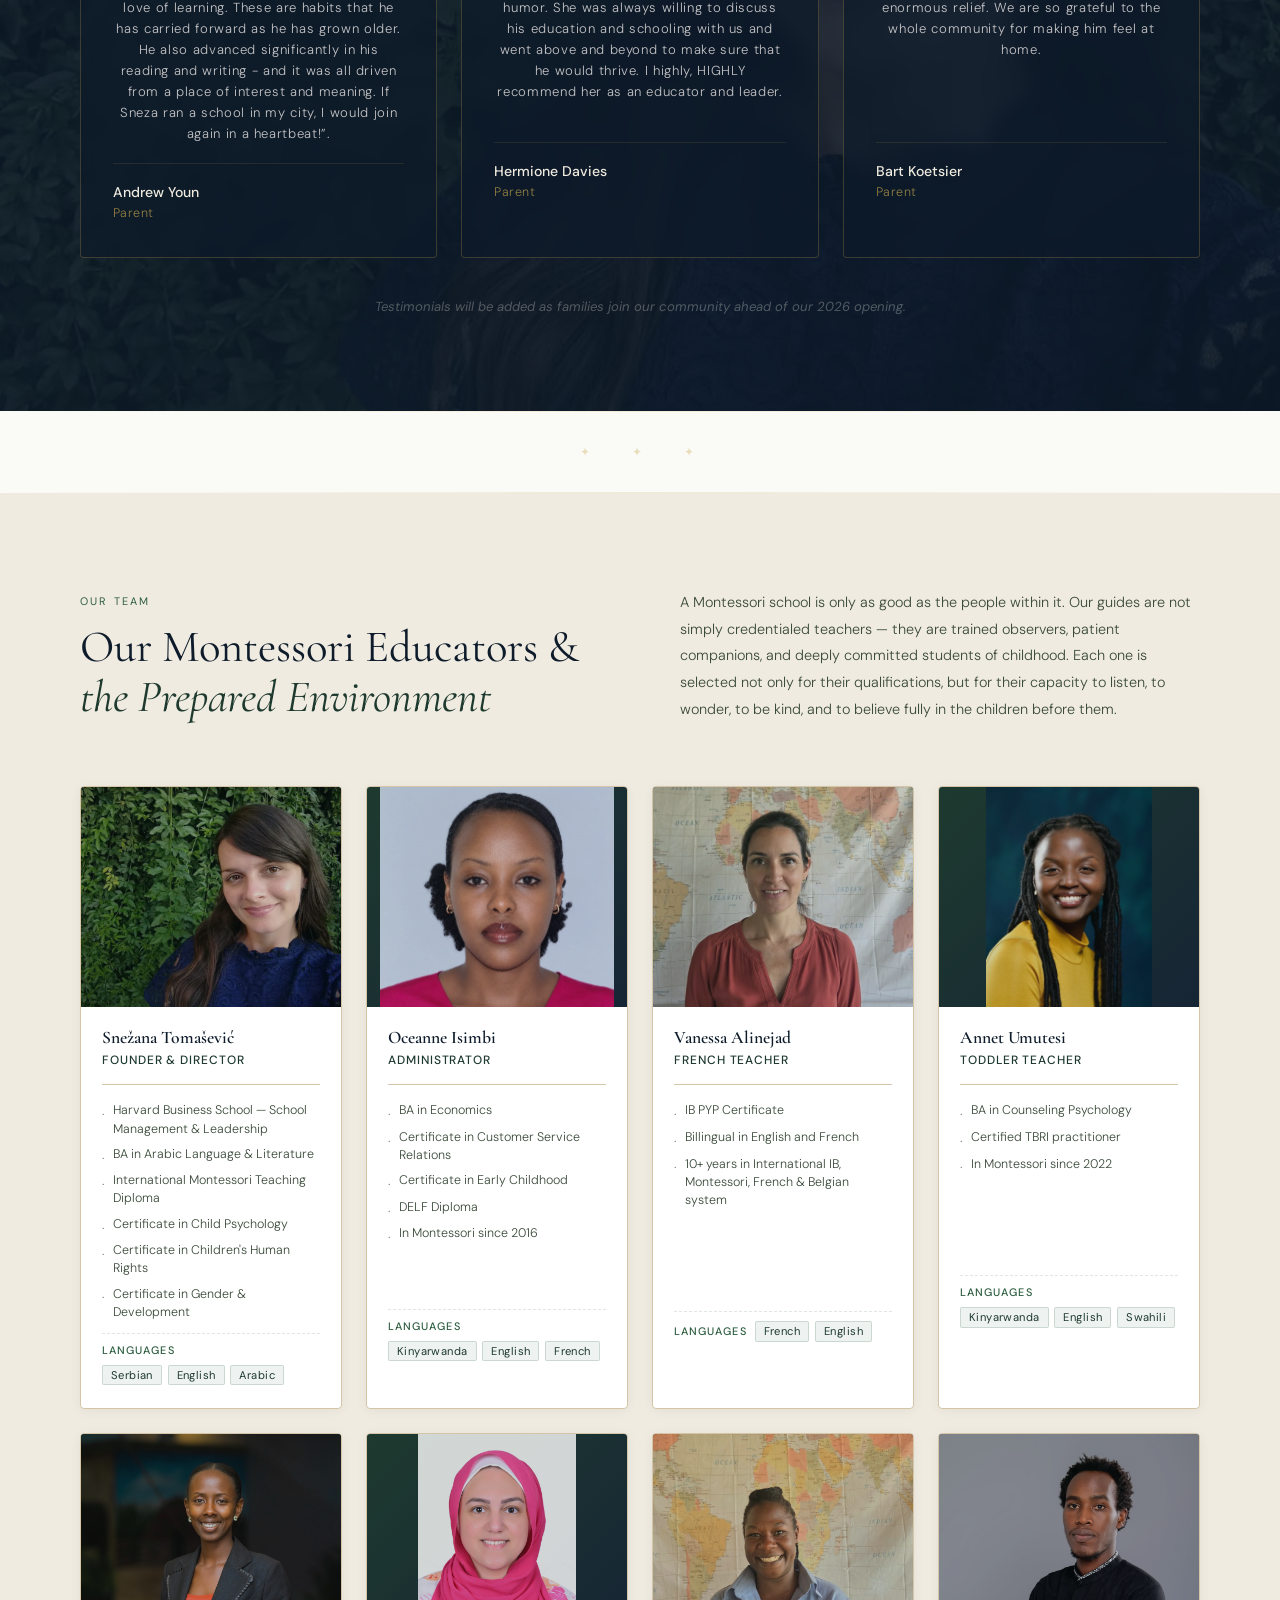
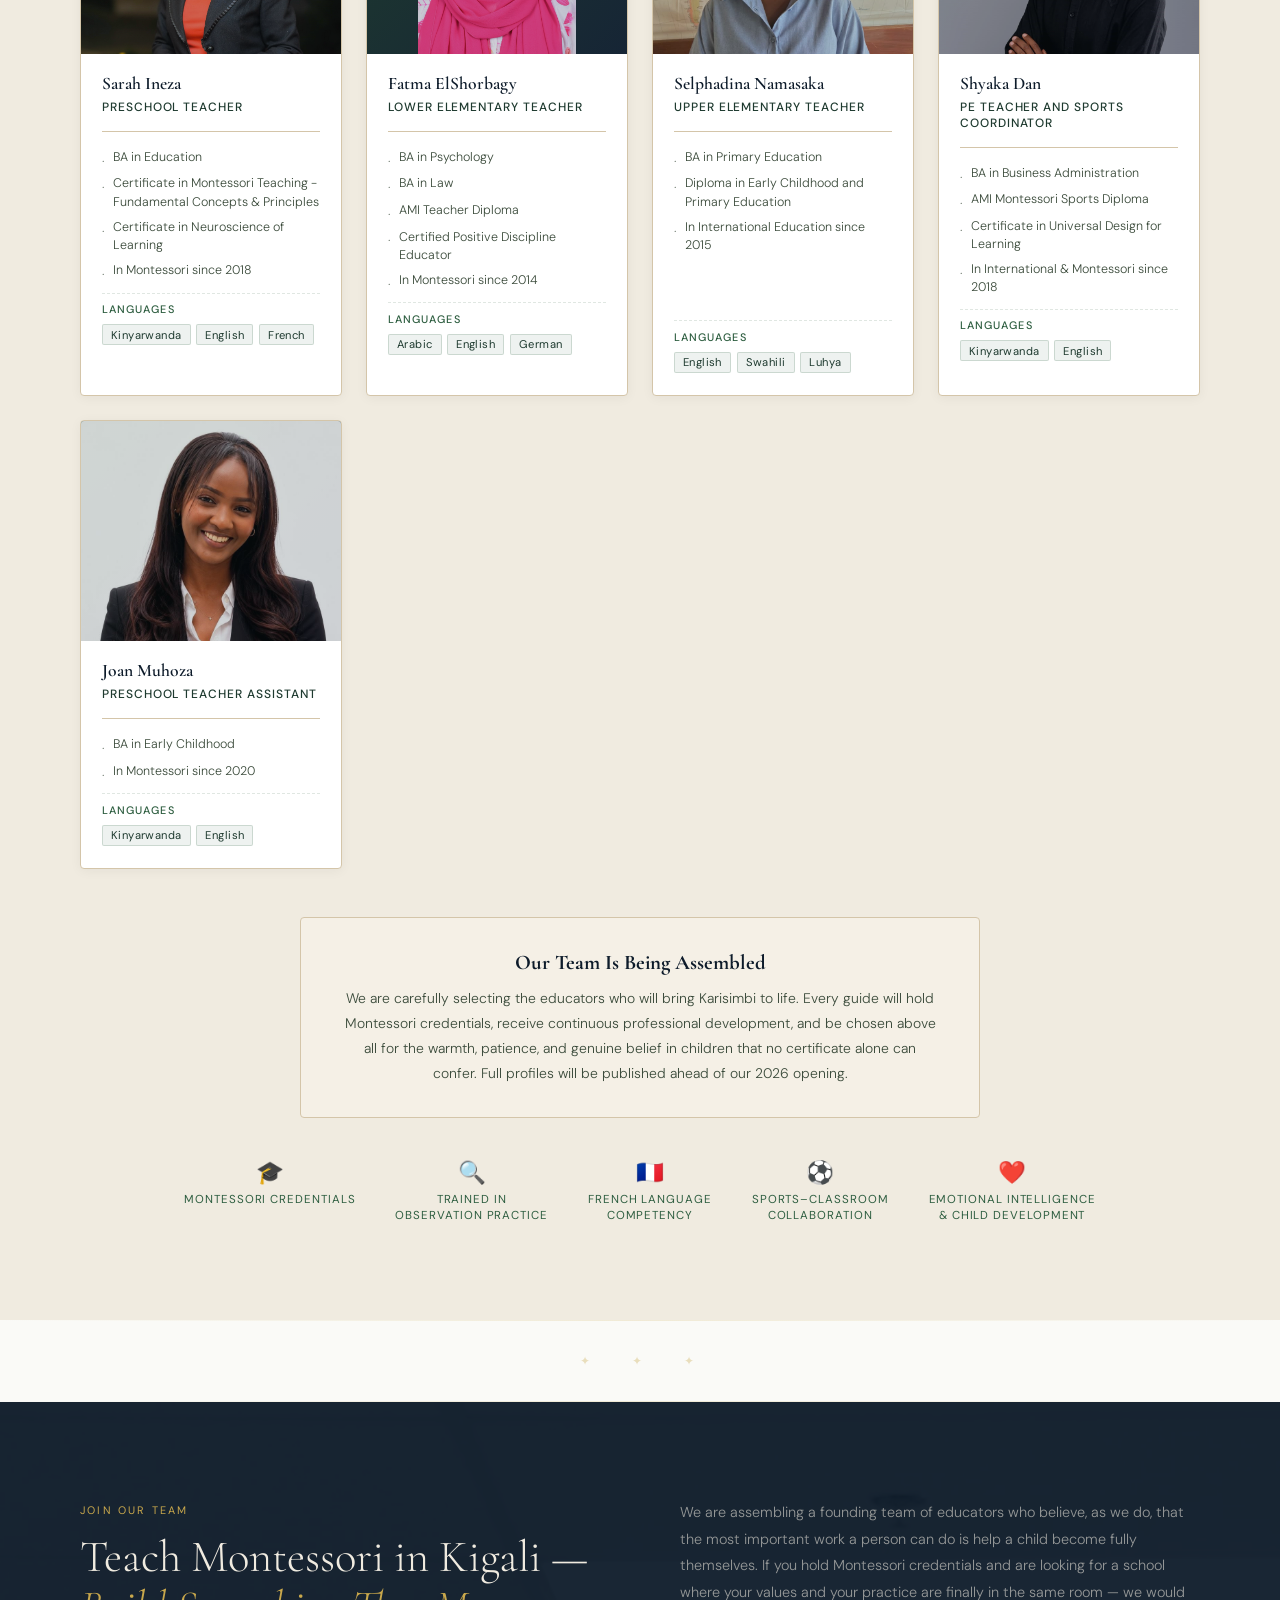
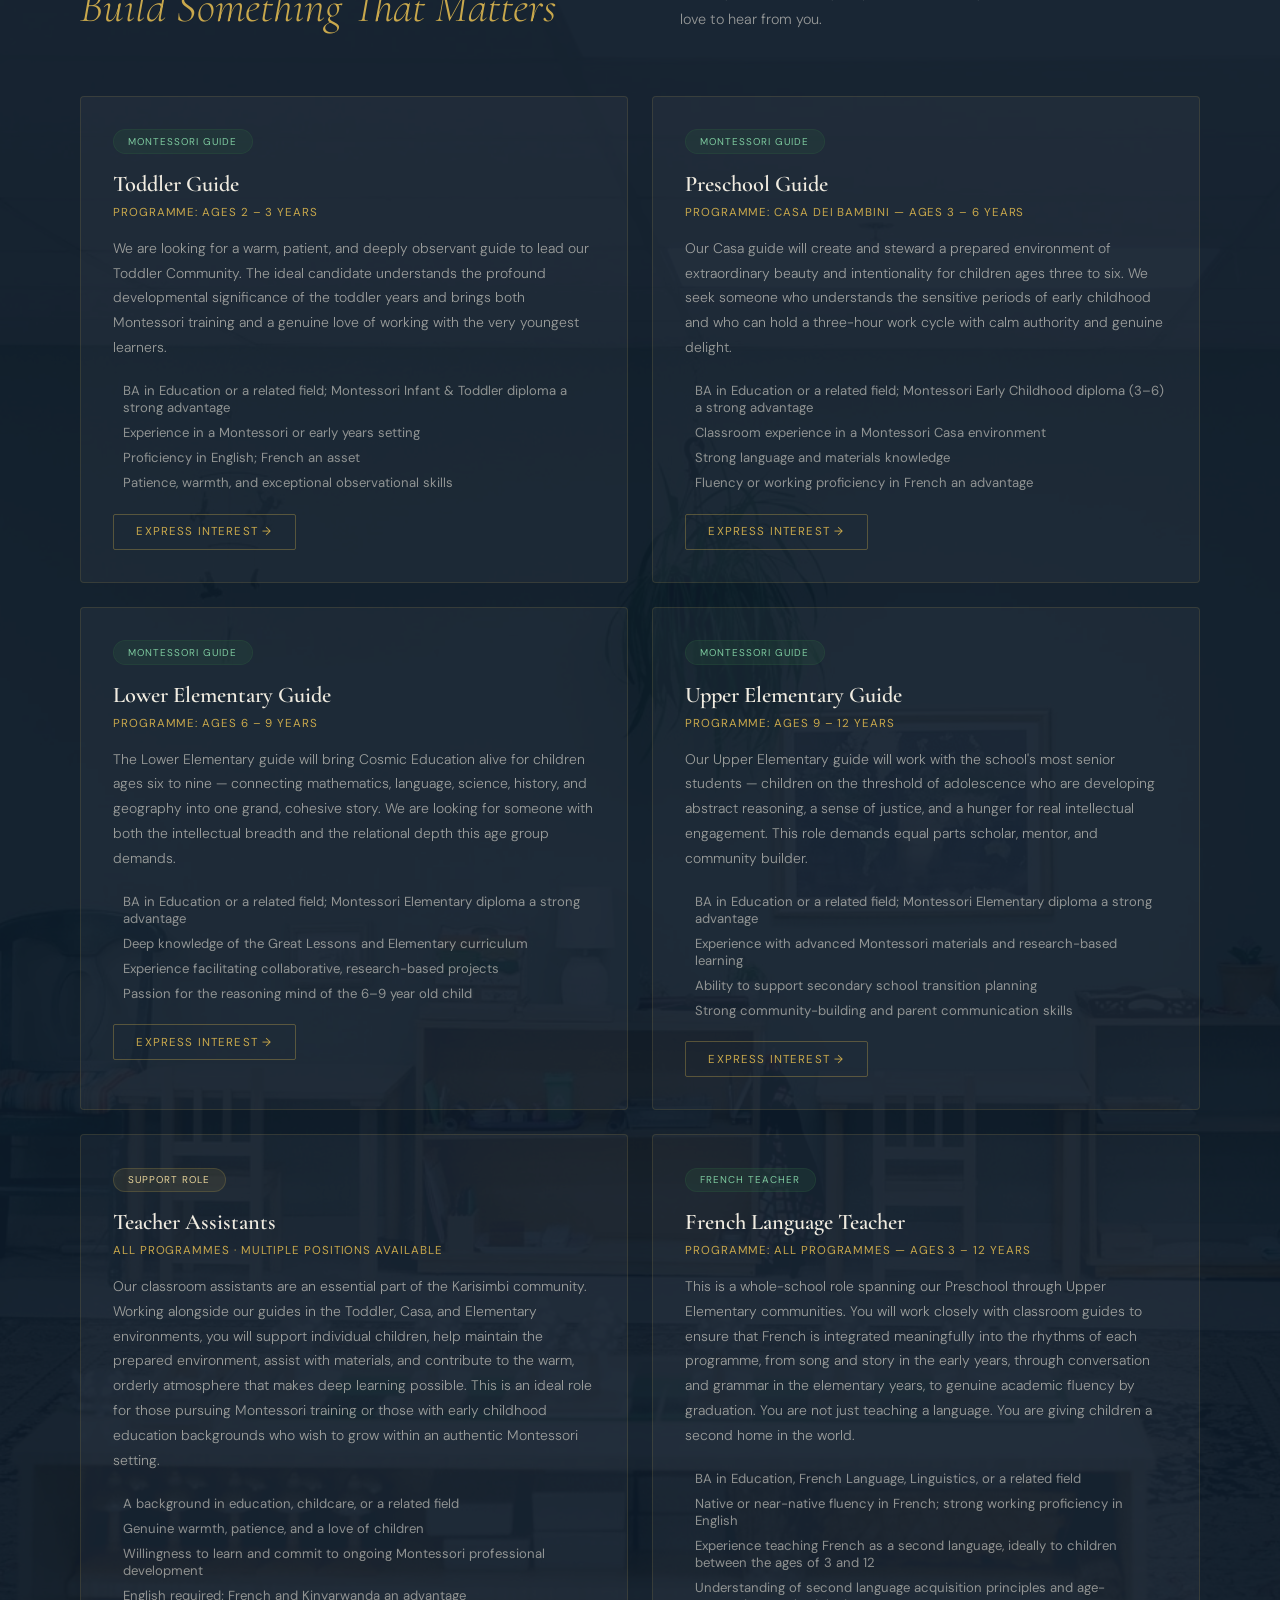
==== commit 40c9db9f: "fixing shyaka" ====
--- a/index.html
+++ b/index.html
@@ -963,8 +963,7 @@
           <div class="tq-item"><span class="tq-icon">.</span><span>AMI Montessori Sports Diploma</span></div>
           <div class="tq-item"><span class="tq-icon">.</span><span>Certificate in Universal Design for Learning</span></div>
           <div class="tq-item"><span class="tq-icon">.</span><span>In International & Montessori since 2018</span></div>
-          <div class="tq-item"><span class="tq-icon">.</span><span>Certificate in Children's Human Rights</span></div>
-          <div class="tq-item"><span class="tq-icon">.</span><span>Certificate in Gender &amp; Development</span></div>
+
           <div class="tq-langs"><span class="tq-lang-label">Languages</span><span class="tq-lang-tags"><span>Kinyarwanda</span><span>English</span></div>
         </div>
       </div>
